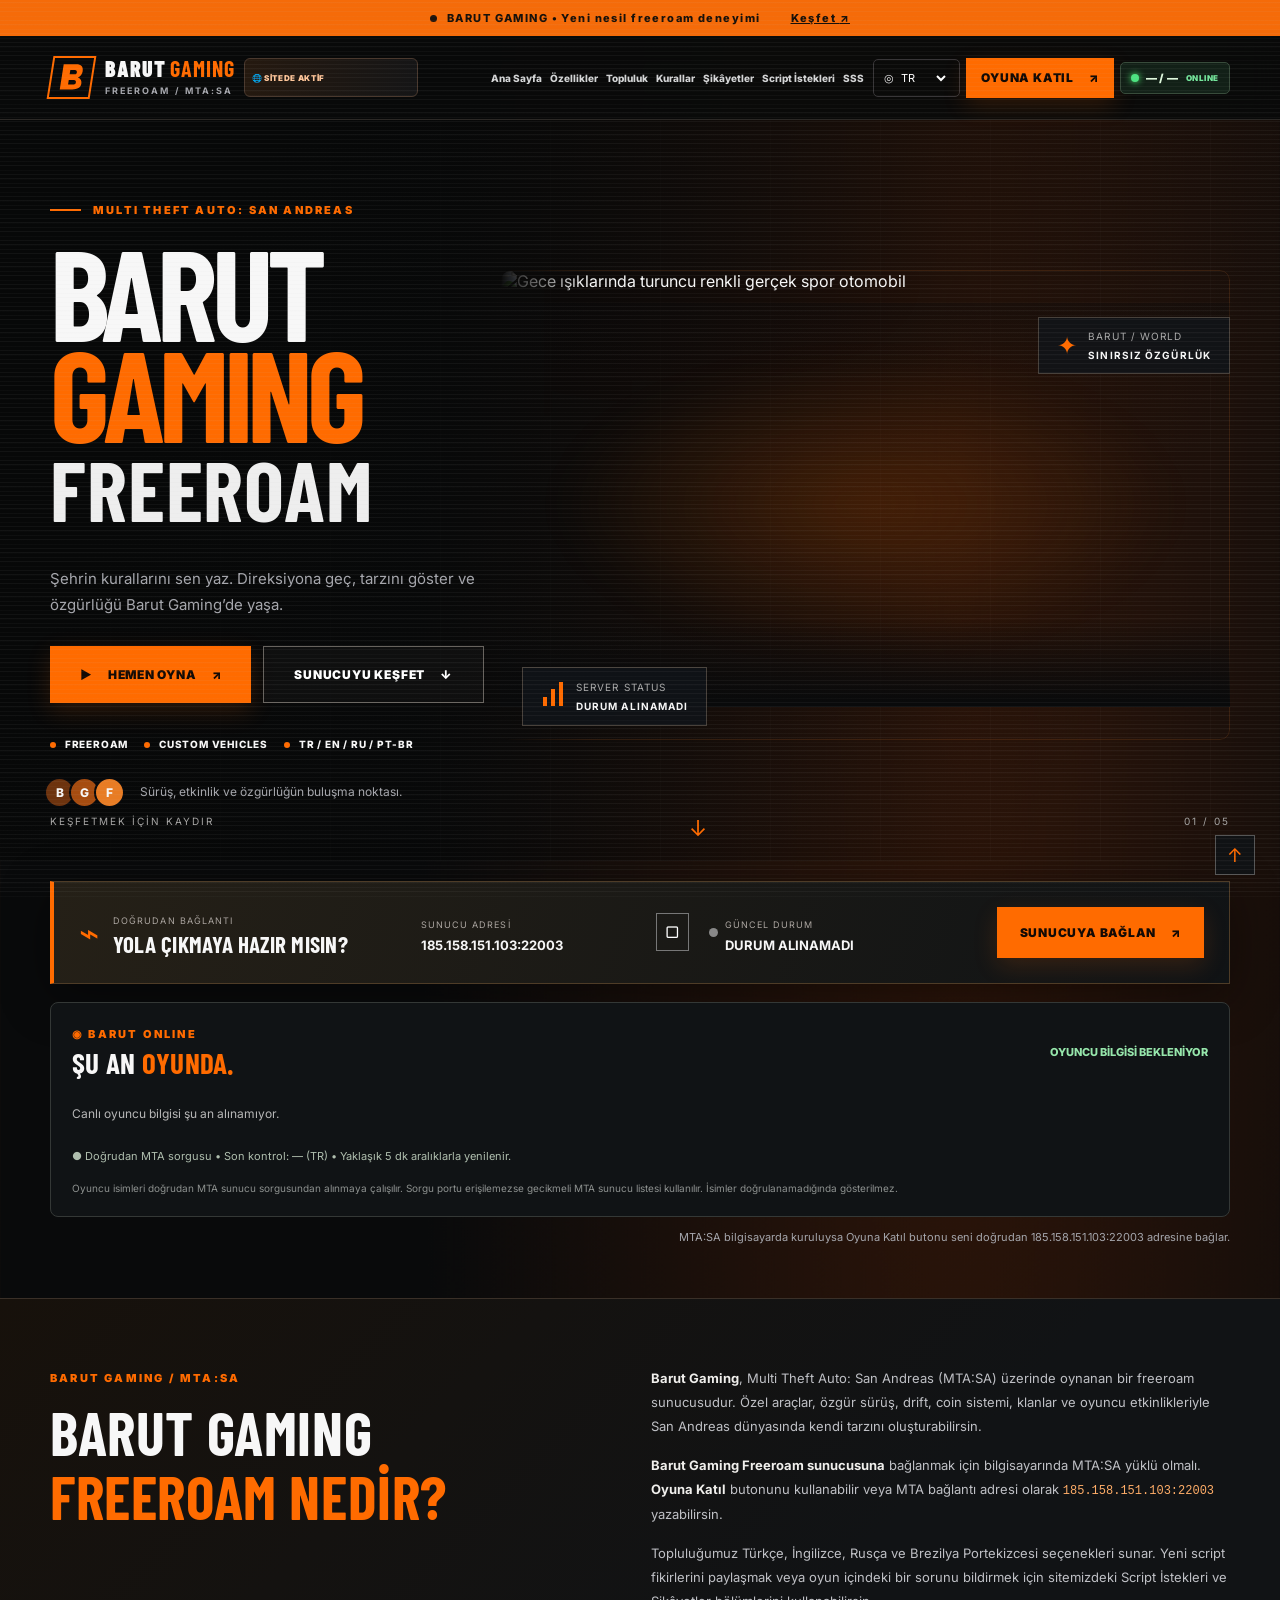
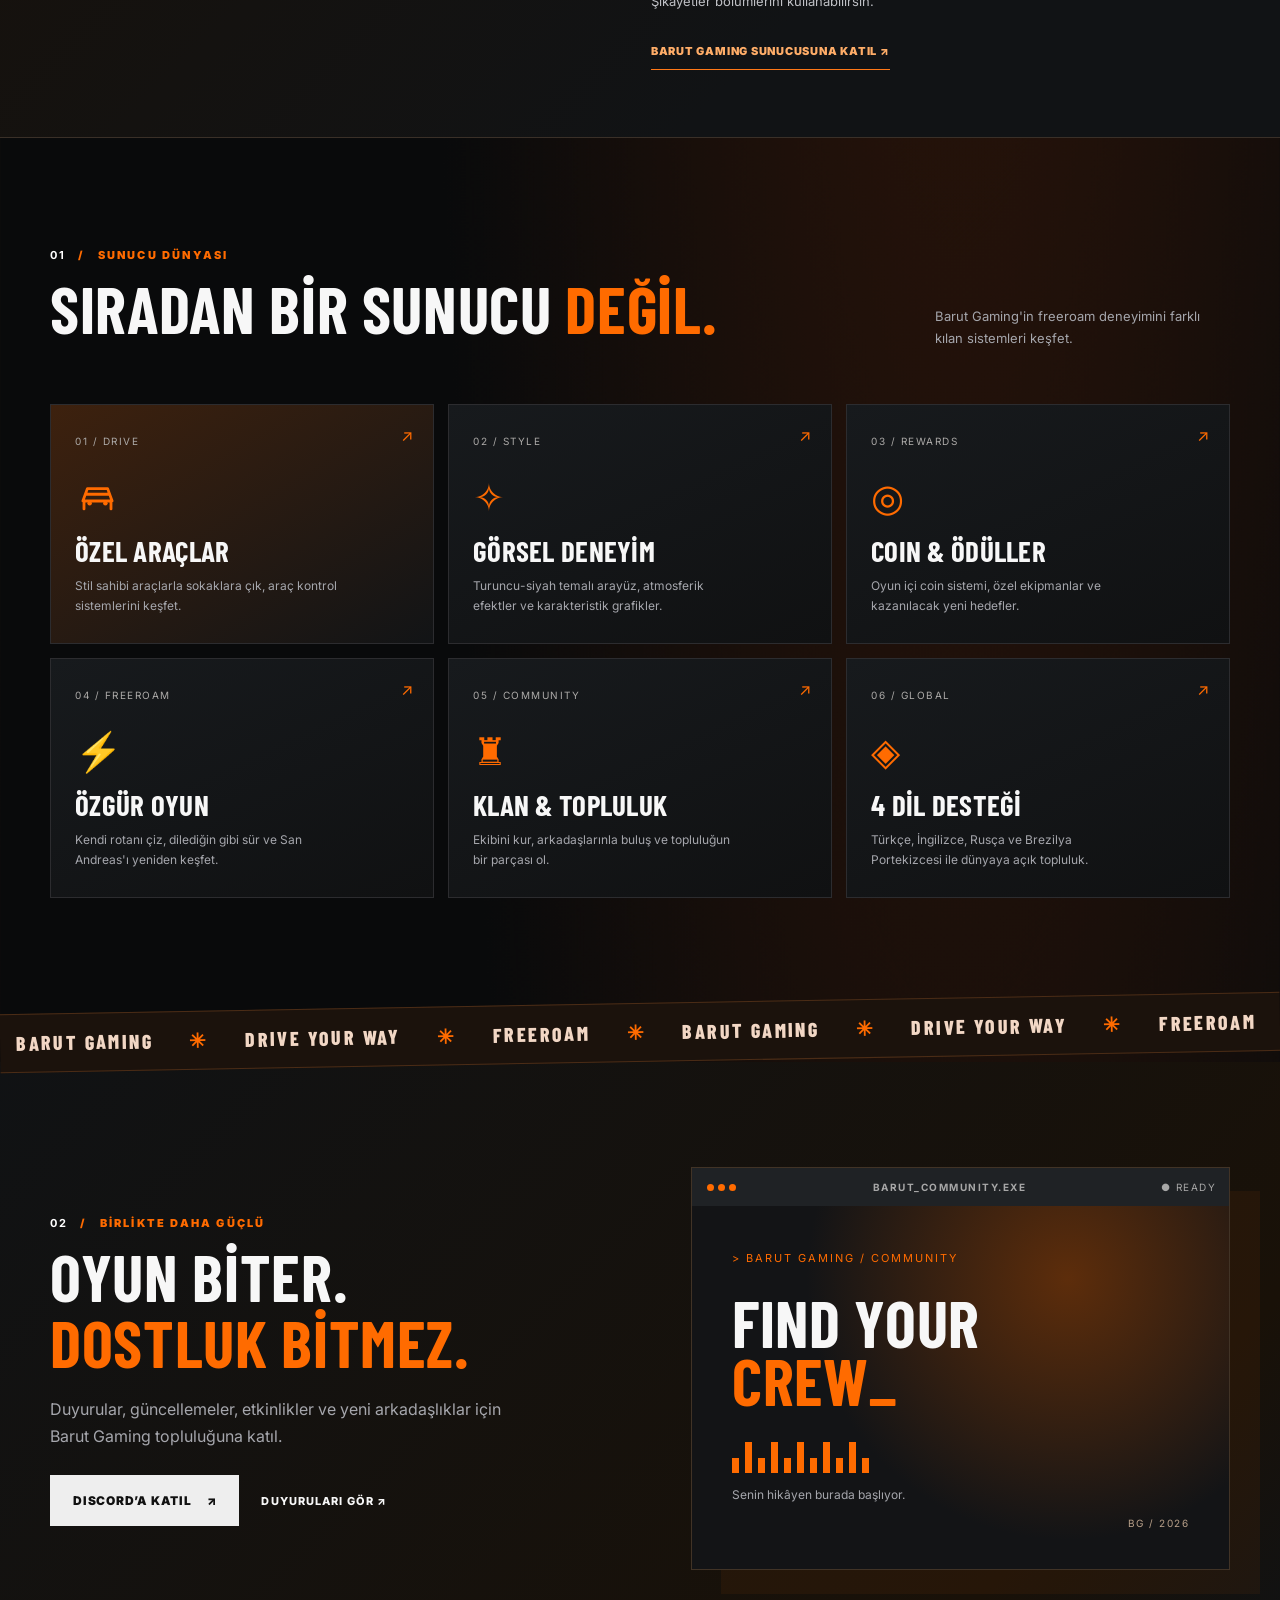
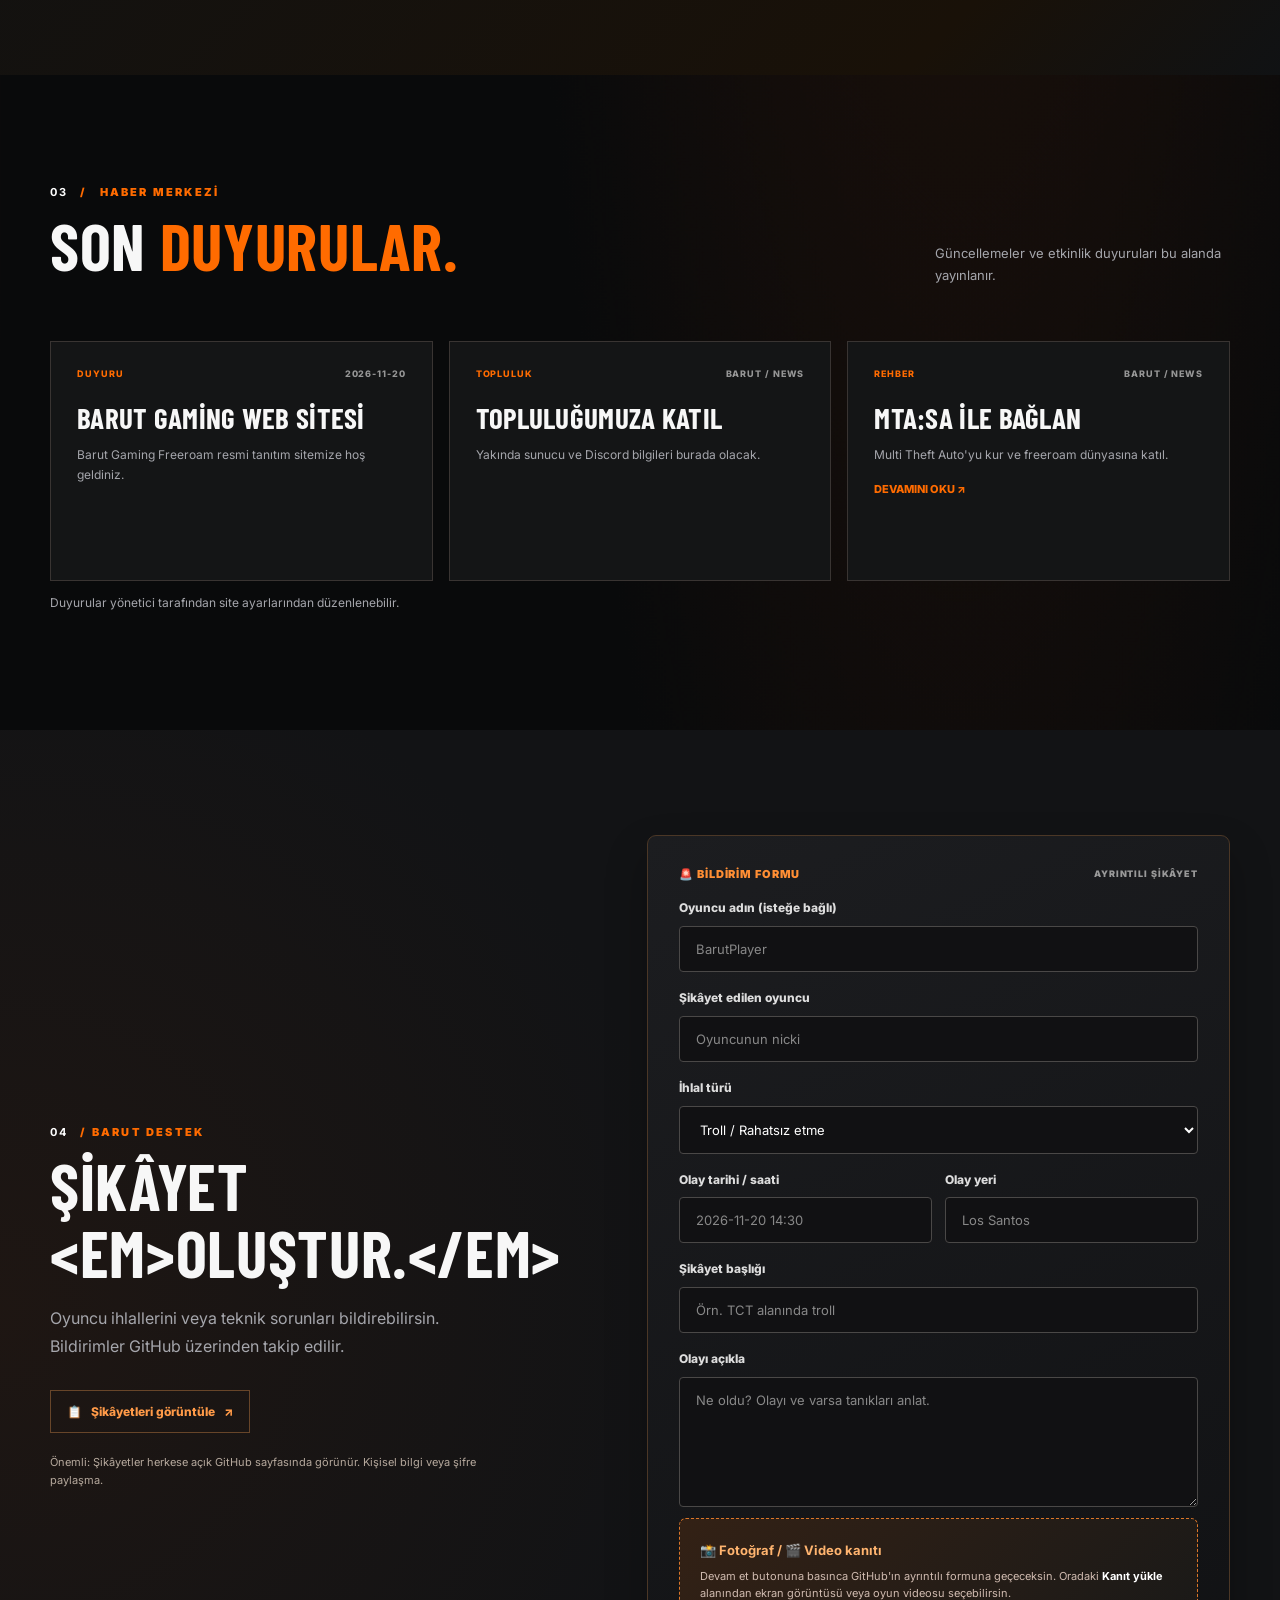
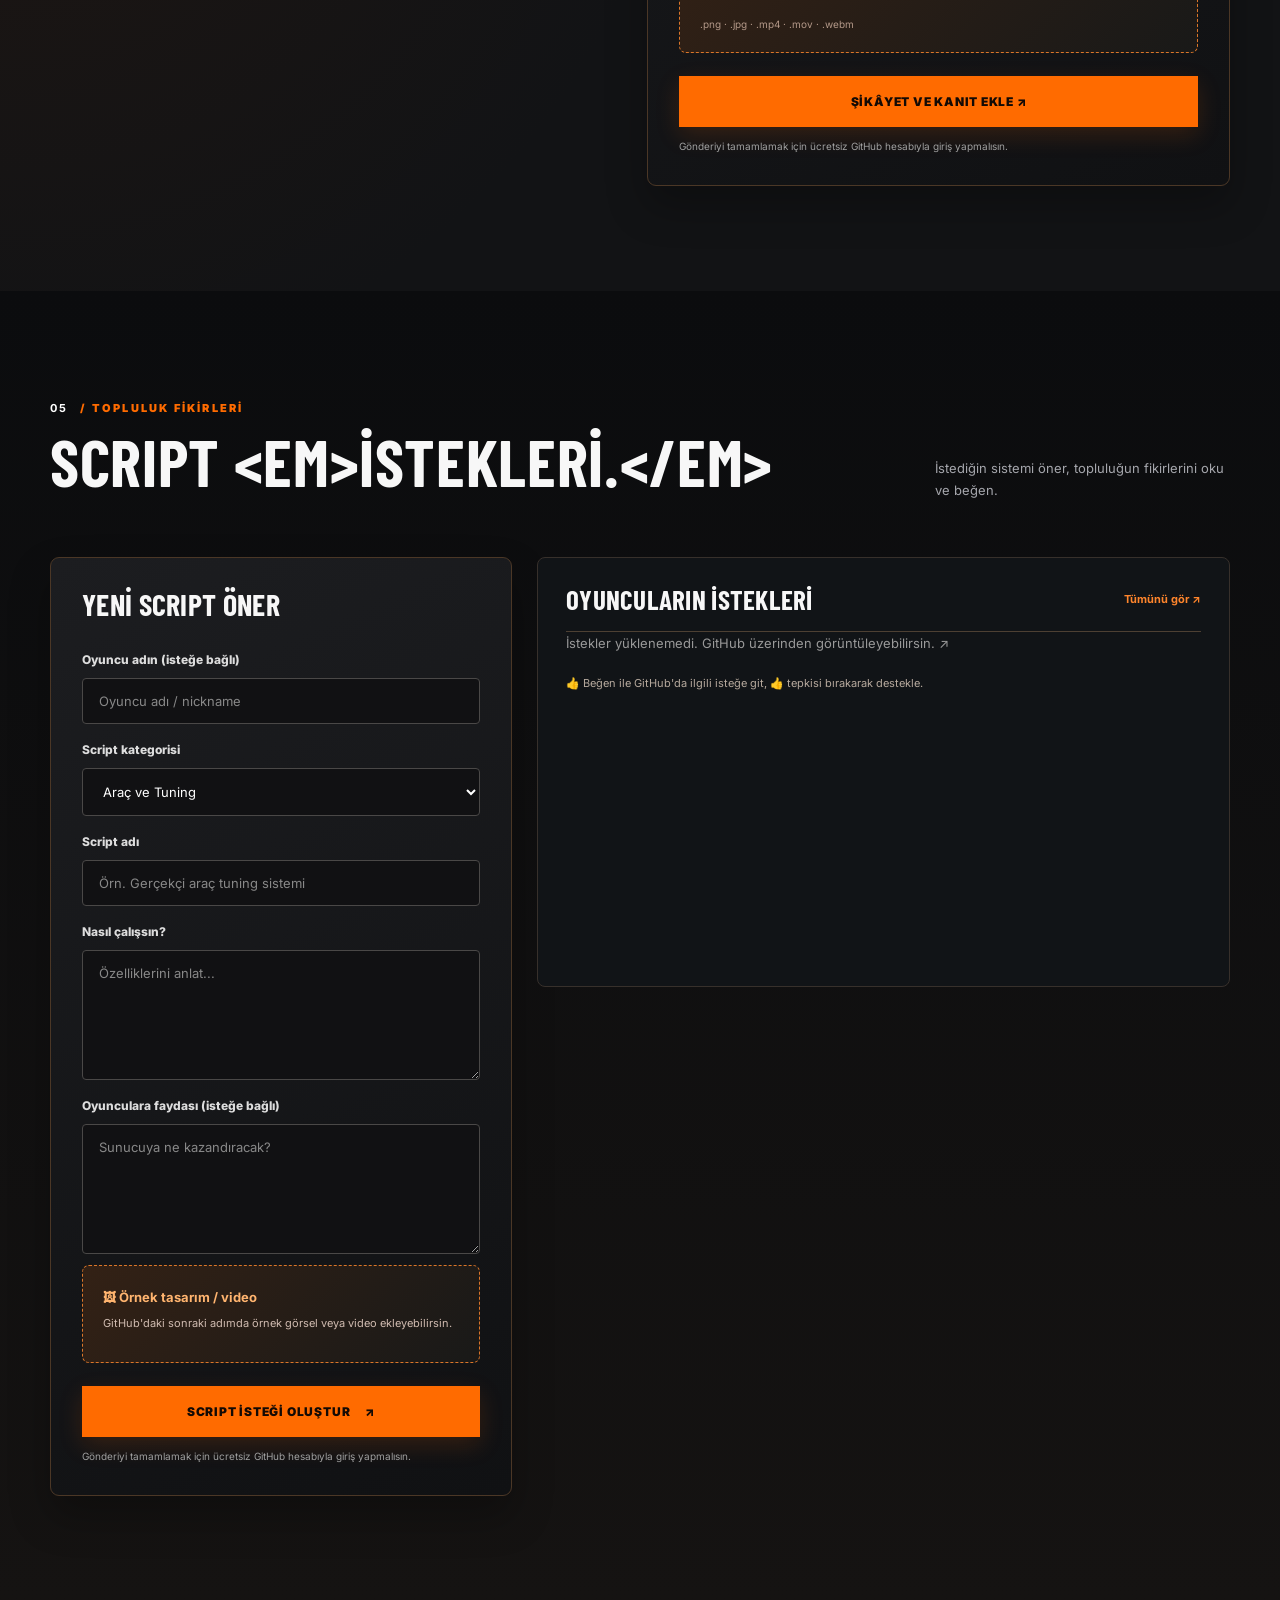
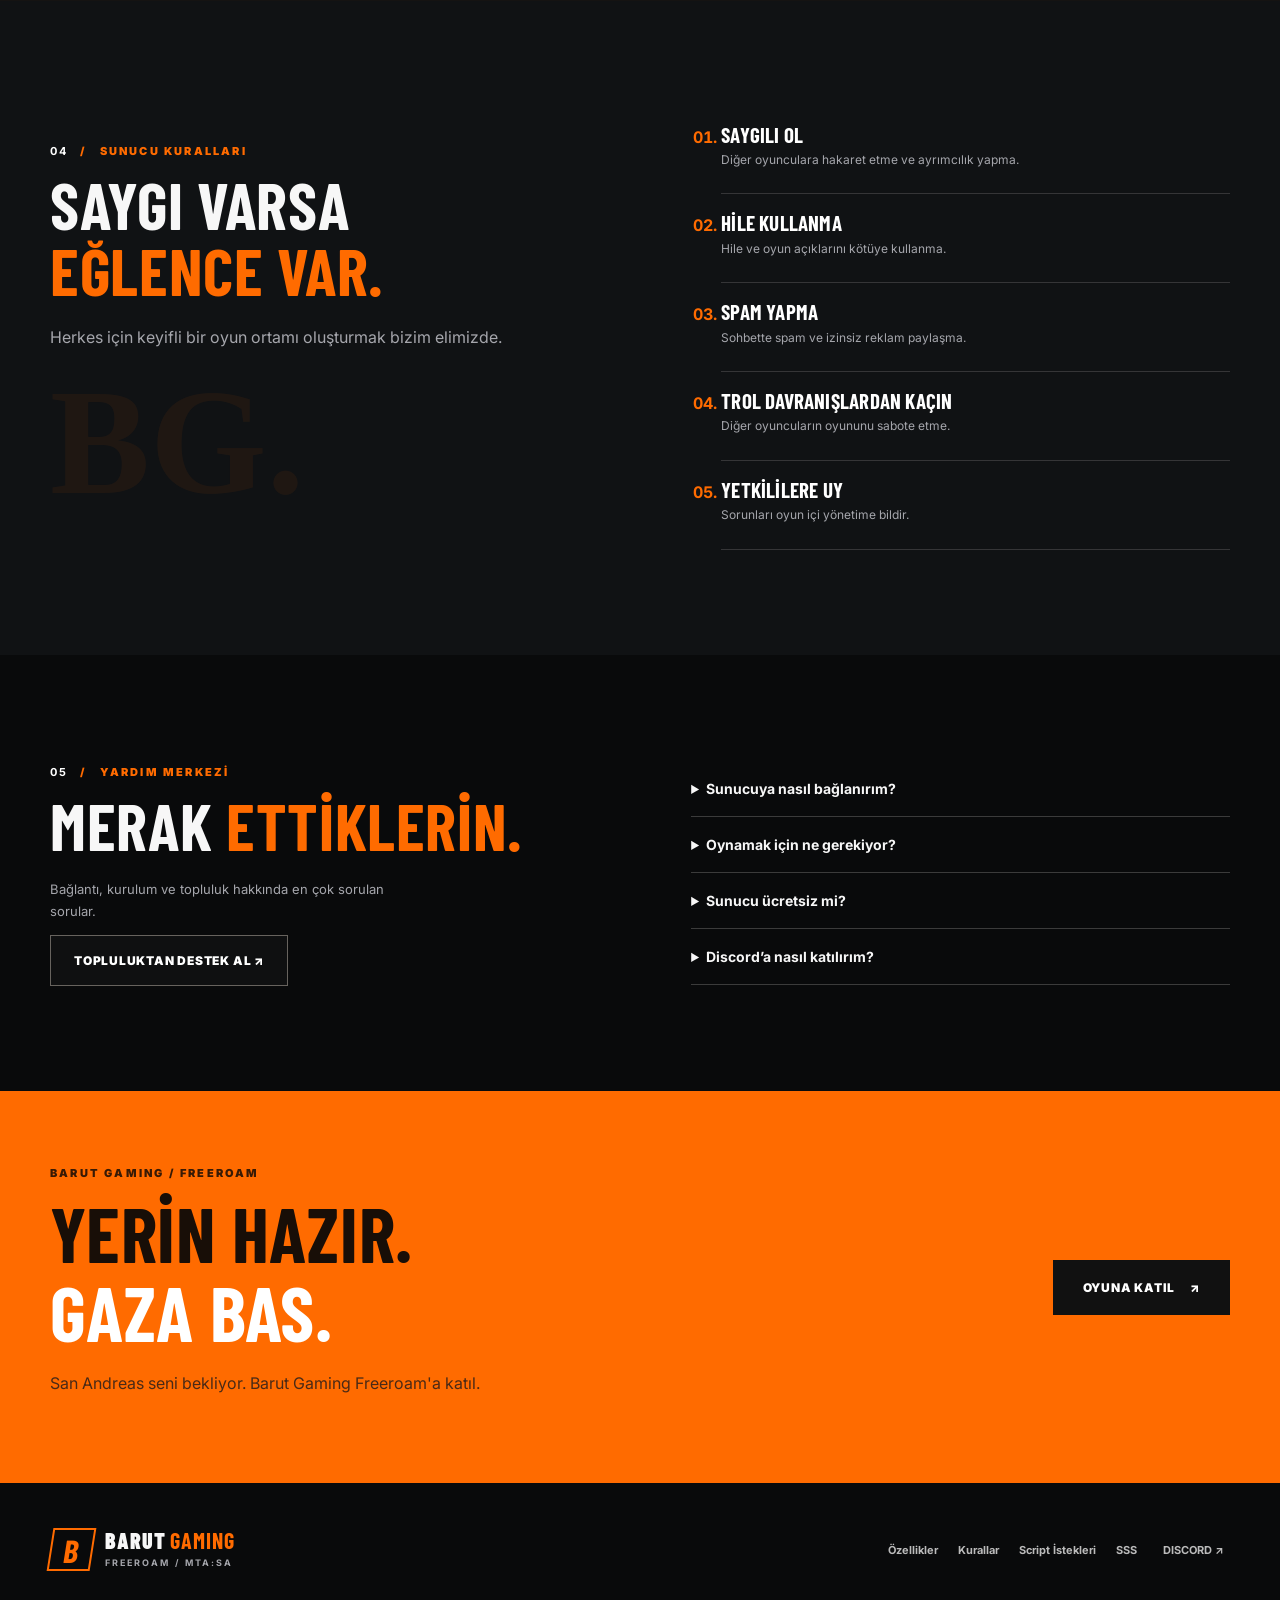
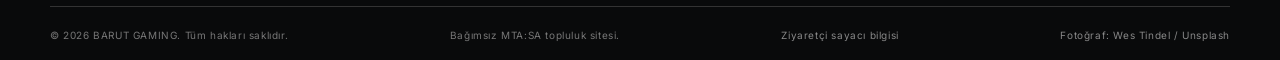
==== index.html @ 6036b9c7 "Add gated Barut Gaming gallery section and navigation for real in-game screenshots" ====
<!DOCTYPE html>
<html lang="tr">
<head>
    <meta name="google-site-verification" content="ZtGADiLcNkDmLKYs8WG9ZdS2-wtuNtBu4Ciul03Oyy0" />
  <meta charset="UTF-8">
  <meta name="viewport" content="width=device-width, initial-scale=1.0">
  <link rel="canonical" href="https://ecerci555-spec.github.io/barut-gaming-freeroam/">
  <meta name="robots" content="index,follow">
  <meta property="og:url" content="https://ecerci555-spec.github.io/barut-gaming-freeroam/">
  <meta name="theme-color" content="#0b0b0e">
  <meta name="description" content="Barut Gaming, MTA:SA Freeroam sunucusu. Özel araçlar, drift, coin, klanlar ve 4 dil desteği. Barut Gaming sunucusuna katıl: 185.158.151.103:22003.">
  <meta property="og:type" content="website">
  <meta property="og:title" content="Barut Gaming | MTA:SA Freeroam Sunucusu – Oyna ve Katıl">
  <meta property="og:description" content="Barut Gaming, MTA:SA Freeroam sunucusu. Özel araçlar, drift, coin, klanlar ve 4 dil desteği. Barut Gaming sunucusuna katıl: 185.158.151.103:22003.">
  <meta property="og:image" content="https://ecerci555-spec.github.io/barut-gaming-freeroam/assets/img/og-cover.svg">
    <meta name="author" content="Barut Gaming">
  <meta name="application-name" content="Barut Gaming Freeroam">
  <meta property="og:site_name" content="Barut Gaming">
  <meta property="og:locale" content="tr_TR">
  <meta name="twitter:card" content="summary_large_image">
  <meta name="twitter:title" content="Barut Gaming | MTA:SA Freeroam Sunucusu – Oyna ve Katıl">
  <meta name="twitter:description" content="Barut Gaming, MTA:SA Freeroam sunucusu. Özel araçlar, drift, coin, klanlar ve 4 dil desteği. Barut Gaming sunucusuna katıl: 185.158.151.103:22003.">
  <script type="application/ld+json">
  {
  "@context": "https://schema.org",
  "@type": "WebPage",
  "@id": "https://ecerci555-spec.github.io/barut-gaming-freeroam/#webpage",
  "url": "https://ecerci555-spec.github.io/barut-gaming-freeroam/",
  "name": "Barut Gaming | MTA:SA Freeroam Sunucusu – Oyna ve Katıl",
  "description": "Barut Gaming, MTA:SA Freeroam sunucusu. Özel araçlar, drift, coin, klanlar ve 4 dil desteği. Barut Gaming sunucusuna katıl: 185.158.151.103:22003.",
  "inLanguage": "tr-TR",
  "isPartOf": {
    "@type": "WebSite",
    "@id": "https://ecerci555-spec.github.io/barut-gaming-freeroam/#website",
    "url": "https://ecerci555-spec.github.io/barut-gaming-freeroam/",
    "name": "Barut Gaming Freeroam",
    "alternateName": [
      "Barut Gaming",
      "Barut"
    ],
    "inLanguage": "tr-TR"
  },
  "about": [
    {
      "@type": "VideoGame",
      "name": "Multi Theft Auto: San Andreas",
      "alternateName": "MTA:SA"
    },
    {
      "@type": "Thing",
      "name": "Freeroam MTA:SA oyun sunucusu"
    }
  ]
}
  </script>
  <link rel="icon" type="image/svg+xml" href="assets/img/favicon.svg">
  <link rel="stylesheet" href="assets/css/style.css">
  <title>Barut Gaming | MTA:SA Freeroam Sunucusu – Oyna ve Katıl</title>
</head>
<body>
  <div class="grain" aria-hidden="true"></div>
  <div class="announcement" id="announcement">
    <div class="container announcement__inner">
      <span class="announcement__dot" aria-hidden="true"></span>
      <span data-i18n="announcement">BARUT GAMING • Yeni nesil freeroam deneyimi</span>
      <a href="#features" data-i18n="discover">Keşfet <span aria-hidden="true">↗</span></a>
    </div>
  </div>

  <header class="site-header" id="top">
    <div class="container nav">
      <a href="#top" class="brand" aria-label="Barut Gaming ana sayfa">
        <span class="brand__mark" aria-hidden="true"><svg viewBox="0 0 48 48" fill="none"><path d="M9 8h20c8 0 12 4 12 11 0 5-2 8-6 10 5 2 7 5 7 10 0 6-5 9-13 9H9V8Zm12 9v7h8c2 0 3-1 3-3s-1-4-4-4h-7Zm0 16v7h9c2 0 3-1 3-3s-1-4-4-4h-8Z" fill="currentColor" transform="translate(0 -4) scale(.94)"/></svg></span>
        <span class="brand__name">BARUT <b>GAMING</b><small>FREEROAM / MTA:SA</small></span>
      </a>
      <div class="site-live-visitors" aria-label="Web sitesindeki anlık ziyaretçi sayısı">
  <span class="site-live-visitors__label">🌐 SİTEDE AKTİF</span>
  <span class="site-live-visitors__widget"><script id="_wau_bgfree26v9q">var _wau = _wau || []; _wau.push(["small", "bgfree26v9q", "___"]);</script><script async src="https://waust.at/s.js"></script></span>
</div>
      <nav class="desktop-nav" aria-label="Ana menü">
        <a href="#top" data-i18n="navHome">Ana Sayfa</a>
        <a href="#features" data-i18n="navFeatures">Özellikler</a><a href="#galeri" class="gallery-nav-link" data-gallery-nav hidden>Galeri</a>
        <a href="#community" data-i18n="navCommunity">Topluluk</a>
        <a href="#rules" data-i18n="navRules">Kurallar</a>
        <a href="#reports" data-i18n="navReports">Şikâyetler</a><a href="#suggestions" data-i18n="navIdeas">Script İstekleri</a><a href="#faq" data-i18n="navFaq">SSS</a>
      </nav>
      <div class="nav__right">
        <label class="lang-select" for="language" aria-label="Dil seçimi">
          <span aria-hidden="true">◎</span>
          <select id="language" aria-label="Language">
            <option value="tr">TR</option><option value="en">EN</option><option value="ru">RU</option><option value="pt">PT-BR</option>
          </select>
        </label>
        <button class="btn btn--small btn--primary desktop-join" data-action="join"><span data-i18n="playNow">OYUNA KATIL</span><span aria-hidden="true">↗</span></button>
        <a class="online-mini" href="#online-players" title="Çevrimiçi oyuncular"><span class="online-dot"></span><span id="navOnlineCount">— / —</span><small>ONLINE</small></a>
        <button class="menu-toggle" id="menuToggle" aria-expanded="false" aria-controls="mobileNav" aria-label="Menüyü aç"><span></span><span></span><span></span></button>
      </div>
    </div>
    <nav class="mobile-nav" id="mobileNav" aria-label="Mobil menü" hidden>
      <a href="#top" data-i18n="navHome">Ana Sayfa</a><a href="#features" data-i18n="navFeatures">Özellikler</a><a href="#galeri" class="gallery-nav-link" data-gallery-nav hidden>Galeri</a><a href="#community" data-i18n="navCommunity">Topluluk</a><a href="#reports" data-i18n="navReports">Şikâyetler</a><a href="#suggestions" data-i18n="navIdeas">Script İstekleri</a><a href="#rules" data-i18n="navRules">Kurallar</a><a href="#faq" data-i18n="navFaq">SSS</a>
      <button class="btn btn--primary" data-action="join" data-i18n="playNow">OYUNA KATIL</button><a href="#online-players">🟢 <span id="mobileOnlineCount">— oyuncu</span></a>
    </nav>
  </header>

  <main>
    <section class="hero" aria-labelledby="heroTitle">
      <div class="hero__lines" aria-hidden="true"></div>
      <div class="container hero__layout">
        <div class="hero__copy">
          <div class="eyebrow"><span class="eyebrow__line"></span><span data-i18n="eyebrow">MULTI THEFT AUTO: SAN ANDREAS</span></div>
          <h1 id="heroTitle">BARUT <span>GAMING</span><em>FREEROAM</em></h1>
          <p class="hero__lead" data-i18n="heroLead">Şehrin kurallarını sen yaz. Direksiyona geç, tarzını göster ve özgürlüğü Barut Gaming'de yaşa.</p>
          <div class="hero__actions">
            <button class="btn btn--primary btn--large" data-action="join"><span aria-hidden="true">▶</span> <span data-i18n="startPlaying">HEMEN OYNA</span><span aria-hidden="true">↗</span></button>
            <a class="btn btn--outline btn--large" href="#features"><span data-i18n="exploreServer">SUNUCUYU KEŞFET</span><span aria-hidden="true">↓</span></a>
          </div>
          <div class="hero__chips" aria-label="Öne çıkan özellikler"><span><i></i> FREEROAM</span><span><i></i> CUSTOM VEHICLES</span><span><i></i> TR / EN / RU / PT-BR</span></div>
          <div class="hero__trust"><div class="dash-icons" aria-hidden="true"><span>B</span><span>G</span><span>F</span></div><p data-i18n="heroBottom">Sürüş, etkinlik ve özgürlüğün buluşma noktası.</p></div>
        </div>
        <div class="hero__visual">
          <div class="hero__halo" aria-hidden="true"></div>
          <img class="hero__photo" src="https://images.unsplash.com/photo-1693550070208-532ea3b29f76?auto=format&amp;fit=crop&amp;w=1400&amp;q=85" alt="Gece ışıklarında turuncu renkli gerçek spor otomobil" width="1400" height="900" fetchpriority="high">
          <div class="visual-tag visual-tag--top"><span class="visual-tag__square">✦</span><div><small>BARUT / WORLD</small><strong data-i18n="worldLabel">SINIRSIZ ÖZGÜRLÜK</strong></div></div>
          <div class="visual-tag visual-tag--bottom"><span class="signal" aria-hidden="true"><i></i><i></i><i></i></span><div><small data-i18n="statusCaption">SERVER STATUS</small><strong id="miniStatus" data-i18n="statusUnknown">BİLGİ BEKLENİYOR</strong></div></div>
        </div>
      </div>
      <div class="hero__footer container"><span data-i18n="scrollExplore">KEŞFETMEK İÇİN KAYDIR</span><span class="hero__scroll" aria-hidden="true">↓</span><span>01 / 05</span></div>
    </section>

    <section class="server-panel section-top" id="connect" aria-labelledby="connectTitle">
      <div class="container">
        <div class="server-panel__card">
          <div class="server-panel__title"><span class="server-panel__icon">⌁</span><div><small data-i18n="directConnect">DOĞRUDAN BAĞLANTI</small><h2 id="connectTitle" data-i18n="readyToGo">YOLA ÇIKMAYA HAZIR MISIN?</h2></div></div>
          <div class="server-panel__address"><div><small data-i18n="serverAddress">SUNUCU ADRESİ</small><strong id="serverAddress">Henüz eklenmedi</strong></div><button id="copyIp" class="icon-btn" data-action="copy" aria-label="Sunucu adresini kopyala" title="IP kopyala">▢</button></div>
          <div class="server-panel__status"><span class="status-pip" id="statusPip"></span><div><small data-i18n="currentStatus">GÜNCEL DURUM</small><strong id="serverStatus" data-i18n="statusUnknown">BİLGİ BEKLENİYOR</strong></div><div class="server-panel__players" id="playersWrap" hidden><small data-i18n="playersOnline">OYUNCU SAYISI</small><strong id="playerCount">—</strong></div></div>
          <button class="btn btn--primary server-panel__button" data-action="join"><span data-i18n="connectToServer">SUNUCUYA BAĞLAN</span><span>↗</span></button>
        </div>
        <div class="player-roster" id="online-players">
          <div class="player-roster__title"><div><span class="kicker">◉ BARUT ONLINE</span><h3>ŞU AN <em>OYUNDA.</em></h3></div><span id="rosterCount">Bilgi kontrol ediliyor</span></div>
          <div id="rosterList" class="player-roster__list" aria-live="polite"><span>Oyuncu isimleri için MTA sunucusu bağlantısı gerekiyor.</span></div>
          <p class="roster-updated" id="statusLastChecked">Sunucu durumu kontrol ediliyor...</p>
          <p class="roster-note">Oyuncu isimleri doğrudan MTA sunucu sorgusundan alınmaya çalışılır. Sorgu portu erişilemezse gecikmeli MTA sunucu listesi kullanılır. İsimler doğrulanamadığında gösterilmez.</p>
        </div>
        <p class="server-panel__hint" data-i18n="connectionHint">MTA:SA bilgisayarda kuruluysa Oyuna Katıl butonu seni doğrudan 185.158.151.103:22003 adresine bağlar.</p>
      </div>
    </section>


    <section class="seo-about" id="hakkimizda" aria-labelledby="aboutGamingTitle">
      <div class="container seo-about__inner">
        <div>
          <span class="kicker">BARUT GAMING / MTA:SA</span>
          <h2 id="aboutGamingTitle">BARUT GAMING<br><em>FREEROAM NEDİR?</em></h2>
        </div>
        <div>
          <p><strong>Barut Gaming</strong>, Multi Theft Auto: San Andreas (MTA:SA) üzerinde oynanan bir freeroam sunucusudur. Özel araçlar, özgür sürüş, drift, coin sistemi, klanlar ve oyuncu etkinlikleriyle San Andreas dünyasında kendi tarzını oluşturabilirsin.</p>
          <p><strong>Barut Gaming Freeroam sunucusuna</strong> bağlanmak için bilgisayarında MTA:SA yüklü olmalı. <strong>Oyuna Katıl</strong> butonunu kullanabilir veya MTA bağlantı adresi olarak <code>185.158.151.103:22003</code> yazabilirsin.</p>
          <p>Topluluğumuz Türkçe, İngilizce, Rusça ve Brezilya Portekizcesi seçenekleri sunar. Yeni script fikirlerini paylaşmak veya oyun içindeki bir sorunu bildirmek için sitemizdeki Script İstekleri ve Şikâyetler bölümlerini kullanabilirsin.</p>
          <a href="#connect" class="seo-about__link">BARUT GAMING SUNUCUSUNA KATIL ↗</a>
        </div>
      </div>
    </section>

    <section class="section features" id="features" aria-labelledby="featuresTitle">
      <div class="container">
        <div class="section-heading"><div><span class="kicker"><b>01</b> / <span data-i18n="featuresKicker">SUNUCU DÜNYASI</span></span><h2 id="featuresTitle" data-i18n="featuresTitle">SIRADAN BİR SUNUCU <em>DEĞİL.</em></h2></div><p data-i18n="featuresDesc">Barut Gaming'in freeroam deneyimini farklı kılan sistemleri keşfet.</p></div>
        <div class="feature-grid">
          <article class="feature-card feature-card--hot"><span class="feature-card__num">01 / DRIVE</span><div class="feature-card__icon" aria-hidden="true"><svg viewBox="0 0 40 40" fill="none"><path d="m7 24 4-11h18l4 11M9 24h22M11 18h18M8 24v7M32 24v7" stroke="currentColor" stroke-width="2.5" stroke-linecap="round" stroke-linejoin="round"/><circle cx="13" cy="26" r="2" fill="currentColor"/><circle cx="27" cy="26" r="2" fill="currentColor"/></svg></div><h3 data-i18n="f1Title">ÖZEL ARAÇLAR</h3><p data-i18n="f1Desc">Stil sahibi araçlarla sokaklara çık, araç kontrol sistemlerini keşfet.</p><span class="feature-card__arrow" aria-hidden="true">↗</span></article>
          <article class="feature-card"><span class="feature-card__num">02 / STYLE</span><div class="feature-card__icon" aria-hidden="true">✧</div><h3 data-i18n="f2Title">GÖRSEL DENEYİM</h3><p data-i18n="f2Desc">Turuncu-siyah temalı arayüz, atmosferik efektler ve karakteristik grafikler.</p><span class="feature-card__arrow">↗</span></article>
          <article class="feature-card"><span class="feature-card__num">03 / REWARDS</span><div class="feature-card__icon" aria-hidden="true">◎</div><h3 data-i18n="f3Title">COIN & ÖDÜLLER</h3><p data-i18n="f3Desc">Oyun içi coin sistemi, özel ekipmanlar ve kazanılacak yeni hedefler.</p><span class="feature-card__arrow">↗</span></article>
          <article class="feature-card"><span class="feature-card__num">04 / FREEROAM</span><div class="feature-card__icon" aria-hidden="true">⚡</div><h3 data-i18n="f4Title">ÖZGÜR OYUN</h3><p data-i18n="f4Desc">Kendi rotanı çiz, dilediğin gibi sür ve San Andreas'ı yeniden keşfet.</p><span class="feature-card__arrow">↗</span></article>
          <article class="feature-card"><span class="feature-card__num">05 / COMMUNITY</span><div class="feature-card__icon" aria-hidden="true">♜</div><h3 data-i18n="f5Title">KLAN & TOPLULUK</h3><p data-i18n="f5Desc">Ekibini kur, arkadaşlarınla buluş ve topluluğun bir parçası ol.</p><span class="feature-card__arrow">↗</span></article>
          <article class="feature-card"><span class="feature-card__num">06 / GLOBAL</span><div class="feature-card__icon" aria-hidden="true">◈</div><h3 data-i18n="f6Title">4 DİL DESTEĞİ</h3><p data-i18n="f6Desc">Türkçe, İngilizce, Rusça ve Brezilya Portekizcesi ile dünyaya açık topluluk.</p><span class="feature-card__arrow">↗</span></article>
        </div>
      </div>
    </section>

    <section class="band" aria-label="Barut Gaming slogan"><div class="band__track" aria-hidden="true">BARUT GAMING <span>✳</span> DRIVE YOUR WAY <span>✳</span> FREEROAM <span>✳</span> BARUT GAMING <span>✳</span> DRIVE YOUR WAY <span>✳</span> FREEROAM <span>✳</span></div></section>

    <section class="section community" id="community" aria-labelledby="communityTitle">
      <div class="container community__grid">
        <div class="community__copy"><span class="kicker"><b>02</b> / <span data-i18n="communityKicker">BİRLİKTE DAHA GÜÇLÜ</span></span><h2 id="communityTitle" data-i18n="communityTitle">OYUN BİTER.<br><em>DOSTLUK BİTMEZ.</em></h2><p data-i18n="communityDesc">Duyurular, güncellemeler, etkinlikler ve yeni arkadaşlıklar için Barut Gaming topluluğuna katıl.</p><div class="community__actions"><button class="btn btn--light" data-action="discord"><span data-i18n="joinDiscord">DISCORD'A KATIL</span> ↗</button><a class="link-arrow" href="#news" data-i18n="latestNews">DUYURULARI GÖR ↗</a></div></div>
        <div class="community__terminal"><div class="terminal__top"><span><i></i><i></i><i></i></span><strong>BARUT_COMMUNITY.EXE</strong><span>● READY</span></div><div class="terminal__body"><span class="terminal__line">&gt; BARUT GAMING / COMMUNITY</span><h3>FIND YOUR<br><b>CREW<span>_</span></b></h3><div class="terminal__bars"><i></i><i></i><i></i><i></i><i></i><i></i><i></i><i></i><i></i><i></i><i></i></div><p data-i18n="terminalMessage">Senin hikâyen burada başlıyor.</p><div class="terminal__stamp">BG / 2026</div></div></div>
      </div>
    </section>

    <section class="section news" id="news" aria-labelledby="newsTitle"><div class="container"><div class="section-heading"><div><span class="kicker"><b>03</b> / <span data-i18n="newsKicker">HABER MERKEZİ</span></span><h2 id="newsTitle" data-i18n="newsTitle">SON <em>DUYURULAR.</em></h2></div><p data-i18n="newsDesc">Güncellemeler ve etkinlik duyuruları bu alanda yayınlanır.</p></div><div id="newsGrid" class="news-grid" aria-live="polite"></div><p class="news__note" data-i18n="newsNote">Duyurular yönetici tarafından site ayarlarından düzenlenebilir.</p></div></section>



    <section class="section photo-gallery" id="galeri" aria-labelledby="galleryTitle" hidden>
      <div class="container">
        <div class="section-heading">
          <div><span class="kicker"><b>BARUT GAMING</b> / OYUN İÇİ GALERİ</span><h2 id="galleryTitle">OYUNUMUZDAN <em>KARELER.</em></h2></div>
          <p>F1–F2–F3 panellerini, CJ kombinlerini ve sunucudaki motosikletleri kendi oyun görüntülerimizle keşfet.</p>
        </div>
        <div class="gallery-filters" id="galleryFilters" role="group" aria-label="Galeri filtresi">
          <button type="button" data-gallery-filter="all" class="gallery-filter active" aria-pressed="true">Tüm Fotoğraflar <span>10</span></button>
          <button type="button" data-gallery-filter="panels" class="gallery-filter" aria-pressed="false">F1 / F2 / F3 Panelleri <span>3</span></button>
          <button type="button" data-gallery-filter="cj" class="gallery-filter" aria-pressed="false">CJ Kombinleri <span>4</span></button>
          <button type="button" data-gallery-filter="vehicles" class="gallery-filter" aria-pressed="false">Araçlar <span>3</span></button>
        </div>
        <div class="gallery-grid" id="galleryGrid" aria-live="polite"></div>
        <p class="gallery-caption">Fotoğraflar Barut Gaming MTA:SA sunucusundan alınmıştır. Görsellere tıklayarak büyütebilirsin.</p>
      </div>
    </section>
    <dialog class="gallery-lightbox" id="galleryLightbox" aria-label="Oyun içi fotoğraf ön izlemesi">
      <button class="gallery-lightbox__close" type="button" data-gallery-close aria-label="Kapat">×</button>
      <img id="galleryLightboxImg" alt="" decoding="async">
      <div class="gallery-lightbox__meta"><span id="galleryLightboxCategory">BARUT GAMING</span><h3 id="galleryLightboxTitle"></h3></div>
    </dialog>

    <section class="section feedback-section reports" id="reports" aria-labelledby="reportsTitle">
      <div class="container feedback-layout">
        <div class="feedback-copy"><span class="kicker"><b>04</b> / BARUT DESTEK</span>
          <h2 id="reportsTitle" data-i18n="reportsTitle">ŞİKÂYET <em>OLUŞTUR.</em></h2>
          <p data-i18n="reportsDesc">Oyuncu ihlalleri, hata bildirimleri ve önerilerini ilet. İlgili bildirimleri GitHub üzerinden görüntüleyebilir ve takip edebilirsin.</p>
          <a href="https://github.com/ecerci555-spec/barut-gaming-freeroam/issues?q=is%3Aissue+%22%5B%C5%9Eikayet%5D%22" target="_blank" rel="noopener noreferrer" class="feedback-admin-link">📋 <span data-i18n="seeReports">Şikâyetleri görüntüle</span> ↗</a>
          <p class="feedback-notice" data-i18n="publicNotice">Not: Bildirimler herkese açık GitHub Issues sayfasına gönderilir. Şifre, telefon numarası veya kişisel bilgi paylaşma. Gönderim için ücretsiz GitHub hesabı gerekir.</p>
        </div>

        <form id="reportForm" class="feedback-form" data-kind="report">
          <div class="form-header"><span>🚨 BİLDİRİM FORMU</span><small>AYRINTILI ŞİKÂYET</small></div>
          <label for="reportName" data-i18n="nickname">Oyun içi adın</label>
          <input id="reportName" name="nickname" maxlength="40" autocomplete="off" placeholder="BarutPlayer" required>
          <label for="reportAccused">Şikâyet edilen oyuncu</label>
          <input id="reportAccused" name="accused" maxlength="50" required placeholder="Oyuncunun nicki">
          <label for="reportCategory">İhlal türü</label>
          <select id="reportCategory" name="category" required>
            <option value="Troll / Rahatsız etme">Troll / Rahatsız etme</option>
            <option value="Hile / Exploit">Hile / Exploit</option>
            <option value="Hakaret / Taciz">Hakaret / Taciz</option>
            <option value="Reklam / Spam">Reklam / Spam</option>
            <option value="Admin / Yetkili şikâyeti">Admin / Yetkili şikâyeti</option>
            <option value="TCT / Obje troll">TCT / Obje troll</option>
            <option value="Diğer">Diğer</option>
          </select>
          <div class="form-pair"><div><label for="reportDate">Olay tarihi / saati</label><input id="reportDate" name="date" maxlength="40" required placeholder="2026-11-20 14:30"></div><div><label for="reportLocation">Olay yeri</label><input id="reportLocation" name="location" maxlength="75" placeholder="Los Santos"></div></div>
          <label for="reportTitle">Şikâyet başlığı</label>
          <input id="reportTitle" name="subject" maxlength="100" required placeholder="Örn. TCT alanında troll">
          <label for="reportText" data-i18n="reportDetail">Olayı açıkla</label>
          <textarea id="reportText" name="details" maxlength="2500" minlength="10" required rows="5" placeholder="Ne oldu? Olayı ve varsa tanıkları anlat."></textarea>
          <div class="upload-step"><b>📸 Fotoğraf / 🎬 Video kanıtı</b><p>Devam et butonuna basınca GitHub'ın ayrıntılı formuna geçeceksin. Oradaki <strong>Kanıt yükle</strong> alanından ekran görüntüsü veya oyun videosu seçebilirsin.</p><span>.png · .jpg · .mp4 · .mov · .webm</span></div>
          <button class="btn btn--primary" type="submit">ŞİKÂYET VE KANIT EKLE ↗</button>
          <small data-i18n="githubSignIn">Gönderiyi tamamlamak için ücretsiz GitHub hesabıyla giriş yapmalısın.</small>
        </form> </form>
      </div>
    </section>
    <section class="section feedback-section suggestion-section" id="suggestions" aria-labelledby="suggestionsTitle">
      <div class="container">
        <div class="section-heading"><div><span class="kicker"><b>05</b> / TOPLULUK FİKİRLERİ</span>
          <h2 id="suggestionsTitle" data-i18n="ideasTitle">SCRIPT <em>İSTEKLERİ.</em></h2></div>
          <p data-i18n="ideasDesc">İstediğin sistemi öner, diğer oyuncuların isteklerini gör ve beğen.</p></div>
        <div class="suggestions-layout">
          <form id="ideaForm" class="feedback-form" data-kind="idea">
            <h3 data-i18n="addIdea">YENİ SCRIPT ÖNER</h3>
            <label for="ideaName" data-i18n="nickname">Oyuncu adın (isteğe bağlı)</label><input id="ideaName" name="nickname" required maxlength="40" placeholder="Oyuncu adı / nickname" autocomplete="off">
            <label for="ideaCategory">Script kategorisi</label><select id="ideaCategory" name="category"><option>Araç ve Tuning</option><option>Drift / Yarış</option><option>Freeroam</option><option>F1 / F2 / F4 / F5 Panelleri</option><option>TCT / Ev / Arsa</option><option>HUD / Grafik / Shader</option><option>Klan / Etkinlik</option><option>Ekonomi / Coin</option><option>Diğer</option></select><label for="ideaTitle" data-i18n="ideaSubject">Script adı</label><input id="ideaTitle" name="subject" required maxlength="100" placeholder="Örn. Gerçekçi araç tuning sistemi">
            <label for="ideaText" data-i18n="ideaDetail">Nasıl çalışsın?</label><textarea id="ideaText" name="details" required minlength="10" maxlength="2500" rows="5" placeholder="Özelliklerini anlat..."></textarea>
            <label for="ideaBenefit">Oyunculara faydası (isteğe bağlı)</label><textarea id="ideaBenefit" name="benefit" maxlength="700" rows="2" placeholder="Sunucuya ne kazandıracak?"></textarea><div class="upload-step"><b>🖼 Örnek tasarım / video</b><p>GitHub'daki sonraki adımda örnek görsel veya video ekleyebilirsin.</p></div><button class="btn btn--primary" type="submit"><span data-i18n="sendIdea">SCRIPT İSTEĞİ OLUŞTUR</span> ↗</button>
            <small data-i18n="githubSignIn">GitHub hesabıyla oturum açıp son gönderimi onaylaman gerekir.</small>
          </form>
          <div class="ideas-feed"><div class="ideas-feed__head"><h3 data-i18n="communityIdeas">OYUNCULARIN İSTEKLERİ</h3>
            <a href="https://github.com/ecerci555-spec/barut-gaming-freeroam/issues" target="_blank" rel="noopener noreferrer" data-i18n="allIdeas">Tümünü gör ↗</a></div>
            <div id="ideasList" aria-live="polite"><p data-i18n="loadingIdeas">İstekler yükleniyor...</p></div>
            <p class="feedback-notice" data-i18n="likeNotice">👍 Beğen düğmesi ilgili GitHub sayfasını açar. Orada 👍 tepkisi bırakarak destekleyebilirsin.</p>
          </div>
        </div>
      </div>
    </section>
    <section class="section rules" id="rules" aria-labelledby="rulesTitle"><div class="container rules__grid"><div class="rules__side"><span class="kicker"><b>04</b> / <span data-i18n="rulesKicker">SUNUCU KURALLARI</span></span><h2 id="rulesTitle" data-i18n="rulesTitle">SAYGI VARSA<br><em>EĞLENCE VAR.</em></h2><p data-i18n="rulesDesc">Herkes için keyifli bir oyun ortamı oluşturmak bizim elimizde.</p><span class="rules__watermark">BG.</span></div><ol class="rules__list" id="rulesList"></ol></div></section>

    <section class="section faq" id="faq" aria-labelledby="faqTitle"><div class="container faq__grid"><div><span class="kicker"><b>05</b> / <span data-i18n="faqKicker">YARDIM MERKEZİ</span></span><h2 id="faqTitle" data-i18n="faqTitle">MERAK <em>ETTİKLERİN.</em></h2><p class="faq__desc" data-i18n="faqDesc">Bağlantı, kurulum ve topluluk hakkında en çok sorulan sorular.</p><button class="btn btn--outline" data-action="discord" data-i18n="getHelp">TOPLULUKTAN DESTEK AL ↗</button></div><div id="faqList" class="faq__list"></div></div></section>

    <section class="final-cta"><div class="container final-cta__inner"><div><span class="kicker">BARUT GAMING / FREEROAM</span><h2 data-i18n="ctaTitle">YERİN HAZIR.<br><em>GAZA BAS.</em></h2><p data-i18n="ctaDesc">San Andreas seni bekliyor. Barut Gaming Freeroam'a katıl.</p></div><button class="btn btn--dark btn--large" data-action="join"><span data-i18n="playNow">OYUNA KATIL</span> ↗</button></div></section>
  </main>

  <footer class="footer"><div class="container footer__top"><a class="brand" href="#top"><span class="brand__mark" aria-hidden="true">B</span><span class="brand__name">BARUT <b>GAMING</b><small>FREEROAM / MTA:SA</small></span></a><div class="footer__links"><a href="#features" data-i18n="navFeatures">Özellikler</a><a href="#galeri" class="gallery-nav-link" data-gallery-nav hidden>Galeri</a><a href="#rules" data-i18n="navRules">Kurallar</a><a href="#suggestions" data-i18n="navIdeas">Script İstekleri</a><a href="#faq" data-i18n="navFaq">SSS</a><button data-action="discord">DISCORD ↗</button></div></div><div class="container footer__bottom"><span>© <span id="year">2026</span> BARUT GAMING. <span data-i18n="rights">Tüm hakları saklıdır.</span></span><span data-i18n="unofficial">Bağımsız MTA:SA topluluk sitesi.</span> <a href="https://whos.amung.us/legal/privacy/" target="_blank" rel="noopener noreferrer" style="font-size:10px;color:#888">Ziyaretçi sayacı bilgisi</a> <a href="https://unsplash.com/photos/9pgQF-z5V9g" target="_blank" rel="noopener noreferrer" style="font-size:10px;color:#888">Fotoğraf: Wes Tindel / Unsplash</a></div></footer>

  <div class="toast" id="toast" role="status" aria-live="polite" aria-atomic="true"></div>
  <button class="to-top" id="backTop" aria-label="Yukarı çık">↑</button>
  <script src="config.js"></script>
  <script src="assets/js/app.js"></script>
  <script src="assets/js/gallery.js" defer></script>
</body>
</html>
---- assets/css/style.css ----
@import url('https://fonts.googleapis.com/css2?family=Barlow+Condensed:wght@500;600;700;800;900&family=Inter:wght@400;500;600;700;800&display=swap');
:root{--bg:#08090b;--panel:#121418;--line:#303238;--orange:#ff6b00;--white:#f7f7f7;--muted:#a5a6ac;font-family:Inter,Arial,sans-serif;color:var(--white);background:var(--bg);scroll-behavior:smooth}
*{box-sizing:border-box}html{scroll-behavior:smooth}body{margin:0;overflow-x:hidden;background:radial-gradient(ellipse at 75% 6%,#2e1509 0,transparent 40%),#090a0b}button,select{font:inherit}button{cursor:pointer}a{color:inherit;text-decoration:none}img{max-width:100%;height:auto}p{line-height:1.7;color:var(--muted)}h1,h2,h3{font-family:'Barlow Condensed',Impact,sans-serif;text-transform:uppercase;line-height:1.02;letter-spacing:.01em}h2{font-size:clamp(36px,5.1vw,74px);margin:12px 0 20px}h3{font-size:29px;margin:12px 0 10px}h2 em,h1 span,h1 em{font-style:normal;color:var(--orange)}.container{width:min(1180px,calc(100% - 48px));margin:auto}.grain{position:fixed;inset:0;pointer-events:none;z-index:99;opacity:.06;background:repeating-linear-gradient(0deg,transparent 0 3px,#ccc 4px 4.4px)}
.announcement{background:#f56b09;color:#17100a;font-size:11px;font-weight:800;letter-spacing:.13em}.announcement__inner{min-height:36px;display:flex;gap:10px;align-items:center;justify-content:center}.announcement a{margin-left:20px;text-decoration:underline}.announcement__dot{width:7px;height:7px;background:#1e130d;border-radius:50%}
.site-header{z-index:20;position:sticky;top:0;background:#090a0aee;backdrop-filter:blur(15px);border-bottom:1px solid #2c2926}.nav{display:flex;align-items:center;gap:25px;min-height:83px}.brand{display:flex;align-items:center;gap:12px;white-space:nowrap}.brand__mark{display:grid;place-items:center;width:43px;height:43px;border:2px solid var(--orange);font:bold 32px 'Barlow Condensed',Impact;color:var(--orange);transform:skew(-9deg)}.brand__mark svg{width:32px}.brand__name{font:900 25px 'Barlow Condensed',Impact;letter-spacing:.04em;line-height:.9}.brand__name b{color:var(--orange)}.brand__name small{display:block;margin-top:6px;font:700 9px Inter;letter-spacing:.23em;color:var(--muted)}.desktop-nav{display:flex;margin-left:auto;gap:25px}.desktop-nav a{font-size:12px;font-weight:800;color:#d4d5d6;white-space:nowrap}.desktop-nav a:hover,.footer a:hover{color:var(--orange)}.nav__right{display:flex;align-items:center;gap:12px}.lang-select{border:1px solid #383638;padding:10px;border-radius:5px;font-size:11px}.lang-select select{background:transparent;color:white;border:0;outline:0}.lang-select option{color:#111}.btn{border:none;display:inline-flex;align-items:center;justify-content:center;gap:15px;font-size:12px;font-weight:900;letter-spacing:.065em;padding:17px 23px;min-height:51px;transition:transform .2s,filter .2s;white-space:nowrap}.btn:hover{transform:translateY(-3px);filter:brightness(1.15)}.btn--primary{background:var(--orange);color:#130a05;box-shadow:0 8px 25px #ff680027}.btn--outline{background:#19191966;color:white;border:1px solid #67635e}.btn--light{background:#eee;color:#111}.btn--dark{background:#111;color:#fff}.btn--small{min-height:40px;padding:10px 15px}.btn--large{padding:20px 30px}.menu-toggle{display:none;background:transparent;border:0;color:white}.mobile-nav{display:none}
.hero{position:relative;min-height:690px;padding:75px 0 20px;overflow:hidden}.hero:before{content:"";position:absolute;inset:0;background:linear-gradient(115deg,#070808 17%,transparent 85%),repeating-linear-gradient(90deg,#ffffff05 0 1px,transparent 1px 110px);pointer-events:none}.hero__layout{position:relative;display:grid;grid-template-columns:1.02fr .98fr;align-items:center;min-height:485px;gap:12px}.hero__copy{position:relative;z-index:2}.eyebrow,.kicker{display:inline-flex;align-items:center;gap:12px;color:var(--orange);font-size:11px;letter-spacing:.2em;font-weight:900}.eyebrow__line{width:31px;height:2px;background:var(--orange)}.hero h1{font-size:clamp(71px,10vw,143px);line-height:.79;letter-spacing:-.045em;margin:24px 0 30px}.hero h1 span,.hero h1 em{display:block}.hero h1 em{font-size:.66em;line-height:1.1;letter-spacing:.01em;color:#eee}.hero__lead{font-size:15px;max-width:475px}.hero__actions{display:flex;flex-wrap:wrap;gap:12px;margin:29px 0}.hero__chips{display:flex;gap:16px;flex-wrap:wrap;margin:35px 0 20px}.hero__chips span{font-size:10px;font-weight:800;letter-spacing:.08em}.hero__chips i{display:inline-block;width:6px;height:6px;border-radius:50%;margin-right:6px;background:var(--orange)}.hero__trust{display:flex;align-items:center;gap:15px}.hero__trust p{font-size:12px}.dash-icons{display:flex}.dash-icons span{display:grid;place-items:center;width:31px;height:31px;border-radius:50%;margin-left:-6px;border:2px solid var(--bg);background:#6d330e;font-size:12px;font-weight:800}.dash-icons span:nth-child(2){background:#a64c10}.dash-icons span:nth-child(3){background:#e87c24}.hero__visual{position:relative;min-height:460px;display:grid;place-items:center}.hero__visual img{position:relative;width:118%;max-width:none;filter:drop-shadow(0 18px 90px #ff620022)}.hero__halo{position:absolute;inset:18% 5%;border-radius:50%;background:radial-gradient(ellipse,#ff6b002c,transparent 67%);filter:blur(20px)}.visual-tag{position:absolute;display:flex;align-items:center;gap:11px;background:#111519d9;border:1px solid #48413b;padding:12px 18px;backdrop-filter:blur(12px)}.visual-tag--top{right:0;top:10%}.visual-tag--bottom{left:3%;bottom:3%}.visual-tag small,.visual-tag strong{display:block;font-size:10px;letter-spacing:.11em}.visual-tag small{color:#aaa;margin-bottom:7px}.visual-tag__square{font-size:24px;color:var(--orange)}.signal{font-size:22px;color:var(--orange)}.signal i{display:inline-block;width:4px;margin:2px;height:9px;background:var(--orange)}.signal i:nth-child(2){height:17px}.signal i:nth-child(3){height:24px}.hero__footer{position:relative;display:flex;justify-content:space-between;color:#a6a5a4;font-size:10px;letter-spacing:.2em}.hero__scroll{color:var(--orange);font-size:22px}
.server-panel{position:relative;padding:20px 0 40px}.server-panel__card{display:grid;grid-template-columns:1.2fr 1fr 1fr auto;gap:20px;align-items:center;padding:25px;background:linear-gradient(110deg,#252017,#101315);border:1px solid #4e3c27;border-left:4px solid var(--orange);box-shadow:0 12px 50px #0006}.server-panel__title{display:flex;gap:14px;align-items:center}.server-panel__icon{font-size:34px;color:var(--orange)}.server-panel__title small,.server-panel__address small,.server-panel__status small{font-size:9px;letter-spacing:.12em;color:#aba5a0}.server-panel h2{font-size:23px;margin:5px 0 0}.server-panel__address,.server-panel__status{display:flex;align-items:center;justify-content:space-between;gap:7px}.server-panel__address strong,.server-panel__status strong{display:block;margin-top:5px;font-size:13px}.server-panel__status{justify-content:flex-start}.status-pip{width:9px;height:9px;background:#888;border-radius:50%}.status-pip.online{background:#30d887}.status-pip.offline{background:#ee5252}.icon-btn{background:none;border:1px solid #777;color:white;padding:8px}.server-panel__hint{font-size:11px;text-align:right}
.section{padding:105px 0}.section-heading{display:flex;justify-content:space-between;align-items:end;gap:30px;margin-bottom:42px}.section-heading p{max-width:295px;font-size:13px}.kicker b{color:white}.feature-grid{display:grid;grid-template-columns:repeat(3,1fr);gap:14px}.feature-card{position:relative;min-height:240px;background:linear-gradient(155deg,#171a1d,#101112);border:1px solid #2c2c2f;padding:24px;overflow:hidden;transition:border-color .2s,transform .2s}.feature-card:hover{border-color:#f60;transform:translateY(-4px)}.feature-card--hot{background:linear-gradient(150deg,#3d210e,#121416)}.feature-card__num{color:#acaaa8;font-size:10px;letter-spacing:.15em}.feature-card__icon{margin-top:25px;color:var(--orange);font-size:38px;height:46px}.feature-card__icon svg{width:45px}.feature-card h3{margin-top:16px}.feature-card p{font-size:12px;margin:0;max-width:270px}.feature-card__arrow{position:absolute;right:20px;top:20px;color:var(--orange)}
.band{overflow:hidden;border-top:1px solid #4b2c16;border-bottom:1px solid #4b2c16;background:#1b120c;transform:rotate(-1deg);white-space:nowrap}.band__track{padding:16px;font:800 20px 'Barlow Condensed',Impact;letter-spacing:.12em;color:#f2d7c5}.band span{color:var(--orange);padding:0 30px}.community__grid,.rules__grid,.faq__grid{display:grid;grid-template-columns:1fr 1fr;gap:8vw;align-items:center}.community{background:linear-gradient(135deg,#101214,#191108 80%,#101214)}.community__copy p{max-width:480px}.community__actions{display:flex;align-items:center;gap:22px;flex-wrap:wrap;margin-top:25px}.link-arrow{font-size:11px;font-weight:800;letter-spacing:.1em}.community__terminal{border:1px solid #413326;box-shadow:30px 24px 0 #ff70000e}.terminal__top{background:#1f2225;padding:13px;display:flex;justify-content:space-between;font-size:10px;letter-spacing:.15em;color:#a7a7a7}.terminal__top i{display:inline-block;width:7px;height:7px;border-radius:50%;margin:0 2px;background:var(--orange)}.terminal__body{padding:40px;background:radial-gradient(circle at 70% 20%,#5d2d0b,#131416 55%);min-height:335px}.terminal__line{color:var(--orange);font-size:11px;letter-spacing:.18em}.terminal__body h3{font-size:65px;line-height:.9;margin:27px 0}.terminal__body h3 b{color:var(--orange)}.terminal__body p{font-size:12px}.terminal__bars{display:flex;gap:6px;align-items:end;height:36px}.terminal__bars i{width:7px;height:15px;background:var(--orange)}.terminal__bars i:nth-child(even){height:31px}.terminal__stamp{color:#b9a18a;text-align:right;font-size:10px;letter-spacing:.15em}
.news-grid{display:grid;grid-template-columns:repeat(3,1fr);gap:16px}.news-card{border:1px solid #393432;background:#141516;padding:26px;min-height:240px}.news-card__meta{display:flex;justify-content:space-between;gap:10px;font-size:9px;color:var(--orange);font-weight:800;letter-spacing:.1em}.news-card__meta time{color:#969696}.news-card h3{font-size:29px;margin-top:24px}.news-card p,.news__note{font-size:12px}.news-card a{font-size:11px;color:var(--orange);font-weight:800}.rules{background:#101214}.rules__side{position:relative}.rules__watermark{display:block;font:900 150px Impact;color:#ff6b0010;line-height:1}.rules__list{list-style:decimal-leading-zero;margin:0;padding:0 0 0 30px}.rules__list li{padding:18px 0;border-bottom:1px solid #353537;color:var(--orange);font-weight:700}.rules__list h3{font-size:21px;color:white;margin:0}.rules__list p{font-size:12px;font-weight:400;margin:5px 0}.faq__list details{border-bottom:1px solid #3b3b3b;padding:19px 0}.faq__list summary{cursor:pointer;font-size:14px;font-weight:700}.faq__list p{font-size:12px}.faq__desc{max-width:350px;font-size:13px}
.final-cta{padding:70px 0;background:var(--orange);color:#180e07}.final-cta__inner{display:flex;justify-content:space-between;align-items:center;gap:25px}.final-cta .kicker{color:#381a05}.final-cta h2{font-size:clamp(40px,6vw,82px)}.final-cta h2 em{color:#fff}.final-cta p{color:#4a2a16}.footer{padding:45px 0 20px}.footer__top,.footer__bottom{display:flex;justify-content:space-between;align-items:center;gap:20px}.footer__links{display:flex;gap:20px;align-items:center}.footer__links a,.footer__links button{font-size:11px;background:none;border:0;color:#bbb;font-weight:700}.footer__bottom{border-top:1px solid #333;padding-top:22px;margin-top:35px;color:#777;font-size:10px;letter-spacing:.06em}
.toast{position:fixed;bottom:30px;left:50%;transform:translate(-50%,30px);opacity:0;pointer-events:none;z-index:100;background:#232528;color:white;border-left:3px solid var(--orange);padding:15px 25px;box-shadow:0 8px 35px #000;transition:.25s}.toast.show{transform:translate(-50%,0);opacity:1}.to-top{position:fixed;bottom:25px;right:25px;width:40px;height:40px;border:1px solid #555;background:#101214;color:var(--orange);font-size:19px}
@media(max-width:1060px){.desktop-nav{gap:12px}.desktop-nav a{font-size:10px}.server-panel__card{grid-template-columns:1fr 1fr}.hero h1{font-size:clamp(75px,9vw,115px)}}@media(max-width:760px){.container{width:min(100% - 30px,560px)}.nav{min-height:69px}.desktop-nav,.desktop-join{display:none}.nav__right{margin-left:auto}.menu-toggle{display:block;font-size:20px;padding:8px}.menu-toggle:after{content:'☰'}.mobile-nav:not([hidden]){display:flex;flex-direction:column;gap:16px;padding:20px;border-top:1px solid #383838}.mobile-nav a{font-size:13px;font-weight:700}.hero{padding:55px 0 25px;min-height:0}.hero__layout{display:block}.hero h1{font-size:clamp(68px,15vw,104px)}.hero__visual{min-height:260px}.hero__visual img{width:100%}.visual-tag{padding:9px}.visual-tag--top{top:4%}.visual-tag--bottom{bottom:0}.section{padding:72px 0}.server-panel__card{grid-template-columns:1fr;gap:21px}.section-heading{display:block}.feature-grid,.news-grid{grid-template-columns:1fr}.feature-card{min-height:205px}.community__grid,.rules__grid,.faq__grid{grid-template-columns:1fr;gap:35px}.terminal__body h3{font-size:52px}.final-cta__inner,.footer__top,.footer__bottom{display:block}.footer__links{margin-top:28px;flex-wrap:wrap}.footer__bottom span{display:block;margin-bottom:10px}.hero__footer{font-size:9px}.hero__chips{gap:10px}}
/* V2: photo hero and community feedback */
.hero__visual{isolation:isolate}.hero__visual:after{content:"";pointer-events:none;position:absolute;inset:7% 0;background:linear-gradient(to top,#090a0b 1%,transparent 22%,transparent 80%,#090a0b4c);z-index:1}
.hero__visual img.hero__photo{display:block;width:100%;max-width:100%;height:470px;object-fit:cover;object-position:50% center;border-radius:10px;border:1px solid #a45b2438;box-shadow:0 0 80px #ff6b001c;mask-image:linear-gradient(90deg,transparent 0,#000 12%,#000 100%)}
.hero__visual .visual-tag{z-index:2}.hero__visual .hero__halo{z-index:-1}
.feedback-section{scroll-margin-top:105px}.feedback-layout{display:grid;grid-template-columns:.95fr 1.05fr;gap:70px;align-items:center}.feedback-copy>p{max-width:465px}
.reports{background:radial-gradient(circle at 0 50%,#49210a38,transparent 49%),#121315}.suggestion-section{background:linear-gradient(#0b0c0e,#151312)}
.feedback-admin-link{display:inline-flex;align-items:center;gap:9px;border:1px solid #674529;color:#ff9a48;font-size:12px;font-weight:800;padding:13px 16px;margin-top:14px}
.feedback-notice{font-size:11px!important;color:#b6a99d;margin-top:20px;line-height:1.7}
.feedback-form{padding:31px;display:flex;flex-direction:column;gap:11px;border:1px solid #4b3726;background:linear-gradient(155deg,#1c1d20,#101113);box-shadow:0 20px 40px #0004;border-radius:9px}
.feedback-form h3{margin:0 0 15px;font-size:30px}
.feedback-form label{font-size:12px;color:#ddd;font-weight:800;margin-top:7px}
.feedback-form input,.feedback-form textarea{width:100%;display:block;outline:0;padding:14px 16px;border:1px solid #4a4847;background:#111113;color:#fff;border-radius:4px;transition:border-color .2s;font:13px Inter,Arial,sans-serif}
.feedback-form input:focus,.feedback-form textarea:focus{border-color:var(--orange);box-shadow:0 0 0 2px #ff70001c}
.feedback-form textarea{min-height:130px;resize:vertical}.feedback-form input::placeholder,.feedback-form textarea::placeholder{color:#888}
.feedback-form button{width:100%;margin-top:12px}.feedback-form small{font-size:10px;color:#9f9f9f;line-height:1.6}
.suggestions-layout{display:grid;grid-template-columns:.8fr 1.2fr;gap:25px;align-items:start}
.ideas-feed{background:#111417;border:1px solid #37302b;padding:28px;border-radius:8px;min-height:430px}
.ideas-feed__head{display:flex;justify-content:space-between;align-items:center;gap:10px;border-bottom:1px solid #4d4033;padding-bottom:18px}
.ideas-feed__head h3{font-size:27px;margin:0}.ideas-feed__head a{font-size:11px;color:#ff852c;font-weight:700}.idea-card{padding:22px 0;border-bottom:1px solid #39332f}
.idea-card__meta{font-size:11px;font-weight:800;color:#f88621;letter-spacing:.09em}
.idea-card h4{font:800 25px 'Barlow Condensed',Impact,sans-serif;margin:8px 0;color:white;overflow-wrap:anywhere}
.idea-card p{font-size:12px;line-height:1.55;color:#bbb;white-space:pre-wrap;overflow-wrap:anywhere;margin:7px 0 14px;max-height:115px;overflow:hidden}
.idea-card__footer{display:flex;justify-content:space-between;align-items:center;gap:14px}
.idea-card__footer a{background:#2f241a;border:1px solid #865027;border-radius:5px;color:#ff9d54;padding:9px 13px;font-size:11px;font-weight:800}
.idea-card__footer small{font-size:10px;color:#8e8e8e}
.ideas-feed__empty{font-size:13px;color:#999;margin-top:35px;line-height:1.7}
@media(max-width:1200px){.desktop-nav{gap:11px}.desktop-nav a{font-size:10px}.brand__name{font-size:22px}}
@media(max-width:1100px){.desktop-nav,.desktop-join{display:none!important}.menu-toggle{display:block}.nav__right{margin-left:auto}.mobile-nav:not([hidden]){display:flex;flex-direction:column;gap:16px;padding:20px;border-top:1px solid #383838}.mobile-nav a{font-size:13px;font-weight:700}.feedback-layout{gap:35px}}
@media(max-width:760px){.hero__visual img.hero__photo{height:280px;mask-image:linear-gradient(90deg,transparent 0,#000 7%,#000 100%)}.feedback-layout,.suggestions-layout{grid-template-columns:1fr;gap:25px}.feedback-form,.ideas-feed{padding:21px}.feedback-section{padding:75px 0}.ideas-feed{min-height:230px}.hero__visual:after{inset:0}.idea-card__footer{flex-wrap:wrap}}

/* V3 admin workflow, online header & roster */
.online-mini{display:flex;align-items:center;gap:7px;padding:8px 10px;border:1px solid #384b3b;border-radius:5px;background:#122017;color:#dff9dd;text-decoration:none;white-space:nowrap;font-size:11px;font-weight:900;letter-spacing:.035em;transition:background .2s}
.online-mini:hover{background:#1b3821;color:white}
.online-mini small{font-size:8px;color:#74e59b;letter-spacing:.07em}.online-dot{width:8px;height:8px;background:#4de281;box-shadow:0 0 7px #52ff7a;border-radius:100%;flex-shrink:0}
.player-roster{margin-top:18px;background:#101315;border:1px solid #343836;padding:19px 21px;border-radius:8px}
.player-roster__title{display:flex;justify-content:space-between;align-items:center;gap:10px}.player-roster__title h3{margin:6px 0 5px;font-size:29px}.player-roster__title em{color:var(--orange);font-style:normal}.player-roster__title>span{font-size:11px;color:#96e6ab;font-weight:800}
.player-roster__list{display:flex;align-items:center;gap:11px;flex-wrap:wrap;margin-top:13px;min-height:37px}
.player-roster__list>span{color:#b7b7b7;font-size:12px;line-height:1.65}
.player-roster__player{border:1px solid #3b4641;background:linear-gradient(95deg,#1c2621,#181a1e);display:inline-flex;align-items:center;gap:7px;border-radius:6px;padding:9px 13px;font-size:12px;font-weight:800;max-width:240px;overflow-wrap:anywhere}
.player-roster__avatar{color:#4de68a;font-size:13px}.roster-note{font-size:10px;color:#8d918f;margin:15px 0 0}
.feedback-form .form-header{display:flex;justify-content:space-between;gap:8px;color:#ff8e34;font-size:11px;font-weight:900;letter-spacing:.08em}.feedback-form .form-header small{color:#999;font-size:9px}
.feedback-form select{background:#111113;border:1px solid #4a4847;color:#fff;outline:0;border-radius:4px;padding:14px 16px;min-width:0;font-size:13px}
.feedback-form select:focus{border-color:var(--orange)}.form-pair{display:grid;grid-template-columns:1fr 1fr;gap:13px}.form-pair>div{display:grid;gap:10px;min-width:0}.form-pair label{display:block}
.upload-step{padding:20px;background:linear-gradient(135deg,#332115,#191918);border:1px dashed #db7629;border-radius:7px}.upload-step b{color:#ffb46f;font-size:13px}.upload-step p{font-size:11px;color:#d0bbb0;margin:9px 0;line-height:1.6}.upload-step p strong{color:white}.upload-step>span{color:#b39888;font-size:10px}
@media(max-width:1100px){.online-mini{padding:7px 9px;margin-left:0}.desktop-join{display:inline-flex!important}.nav__right{gap:8px}}@media(max-width:760px){.desktop-join{display:none!important}.online-mini{font-size:10px}.online-mini small{display:none}.form-pair{grid-template-columns:1fr}.player-roster__title{align-items:start;flex-wrap:wrap}}

/* Barut V3.1 navigation: dashboard, live visitors, honest status */
.site-live-visitors{display:flex;align-items:center;gap:7px;padding:7px 9px;border:1px solid #4a392e;border-radius:6px;background:linear-gradient(95deg,#25190f,#151516);flex:0 0 auto;max-width:185px;min-height:39px}
.site-live-visitors__label{font-size:8px;white-space:nowrap;letter-spacing:.045em;color:#ffc69a;font-weight:900}
.site-live-visitors__widget{display:inline-flex;align-items:center;min-width:80px;min-height:15px}
.site-live-visitors__widget>a,.site-live-visitors__widget>div{display:inline-flex!important;align-items:center}
.admin-entry{background:#29211d;color:#ffab69;border:1px solid #ad5929;box-shadow:none;min-height:40px}
.admin-entry:hover{background:#4d2a18;color:#fff}
.mobile-admin{width:100%;min-height:42px;border-color:#a55b2c!important;color:#ffab69!important}
.roster-updated{font-size:11px;color:#afbeae;margin:16px 0 2px;line-height:1.55}
.nav{gap:14px}.desktop-nav{gap:13px}.desktop-nav a{font-size:11px}
@media(max-width:1380px){.desktop-nav{gap:8px}.desktop-nav a{font-size:10px}.nav{gap:9px}.nav__right{gap:6px}.brand__name{font-size:22px}.site-live-visitors{padding:6px 7px;gap:5px}}
@media(max-width:1170px){.desktop-nav{display:none!important}.nav__right{margin-left:auto}.menu-toggle{display:block}.site-live-visitors{margin-left:0}}
@media(max-width:850px){.desktop-join{font-size:10px;padding:10px 11px}.admin-entry{min-height:40px}.brand__name{font-size:19px}}
@media(max-width:760px){.site-live-visitors__label{font-size:8px}.site-live-visitors{min-width:0;max-width:142px}.site-live-visitors__widget{min-width:80px}.nav{gap:7px}.brand__mark{width:34px;height:34px}.brand__name{font-size:19px}.brand__name small{font-size:7px}.lang-select{padding:7px}.online-mini{display:none}.nav__right{margin-left:auto}}
@media(max-width:430px){.site-live-visitors{max-width:104px;display:block;padding:5px 8px}.site-live-visitors__label{display:block;font-size:7px;margin-bottom:2px}.brand__name{font-size:17px}.brand__mark{width:30px;height:30px}.nav{gap:4px}}

/* Search-friendly, useful brand introduction */
.seo-about{padding:67px 0;border-top:1px solid #3a3028;border-bottom:1px solid #3a3028;background:linear-gradient(135deg,#17110b 0,#111315 65%)}
.seo-about__inner{display:grid;grid-template-columns:.95fr 1.05fr;align-items:start;gap:6vw}
.seo-about h2{font-size:clamp(38px,4.7vw,64px);margin:14px 0 12px;line-height:1.07}
.seo-about h2 em{font-style:normal;color:var(--orange)}
.seo-about p{font-size:13px;color:#bfc0c5;line-height:1.85;margin:0 0 15px}
.seo-about p strong{color:#f0efec}
.seo-about code{color:#ffad68;font-size:12px;overflow-wrap:anywhere}
.seo-about__link{display:inline-block;color:#ffad68;border-bottom:1px solid #ff7817;font-size:11px;font-weight:900;letter-spacing:.07em;padding:11px 0;margin-top:5px}
@media(max-width:760px){.seo-about{padding:55px 0}.seo-about__inner{grid-template-columns:1fr;gap:15px}.seo-about p{font-size:12px}.seo-about h2{font-size:40px}}
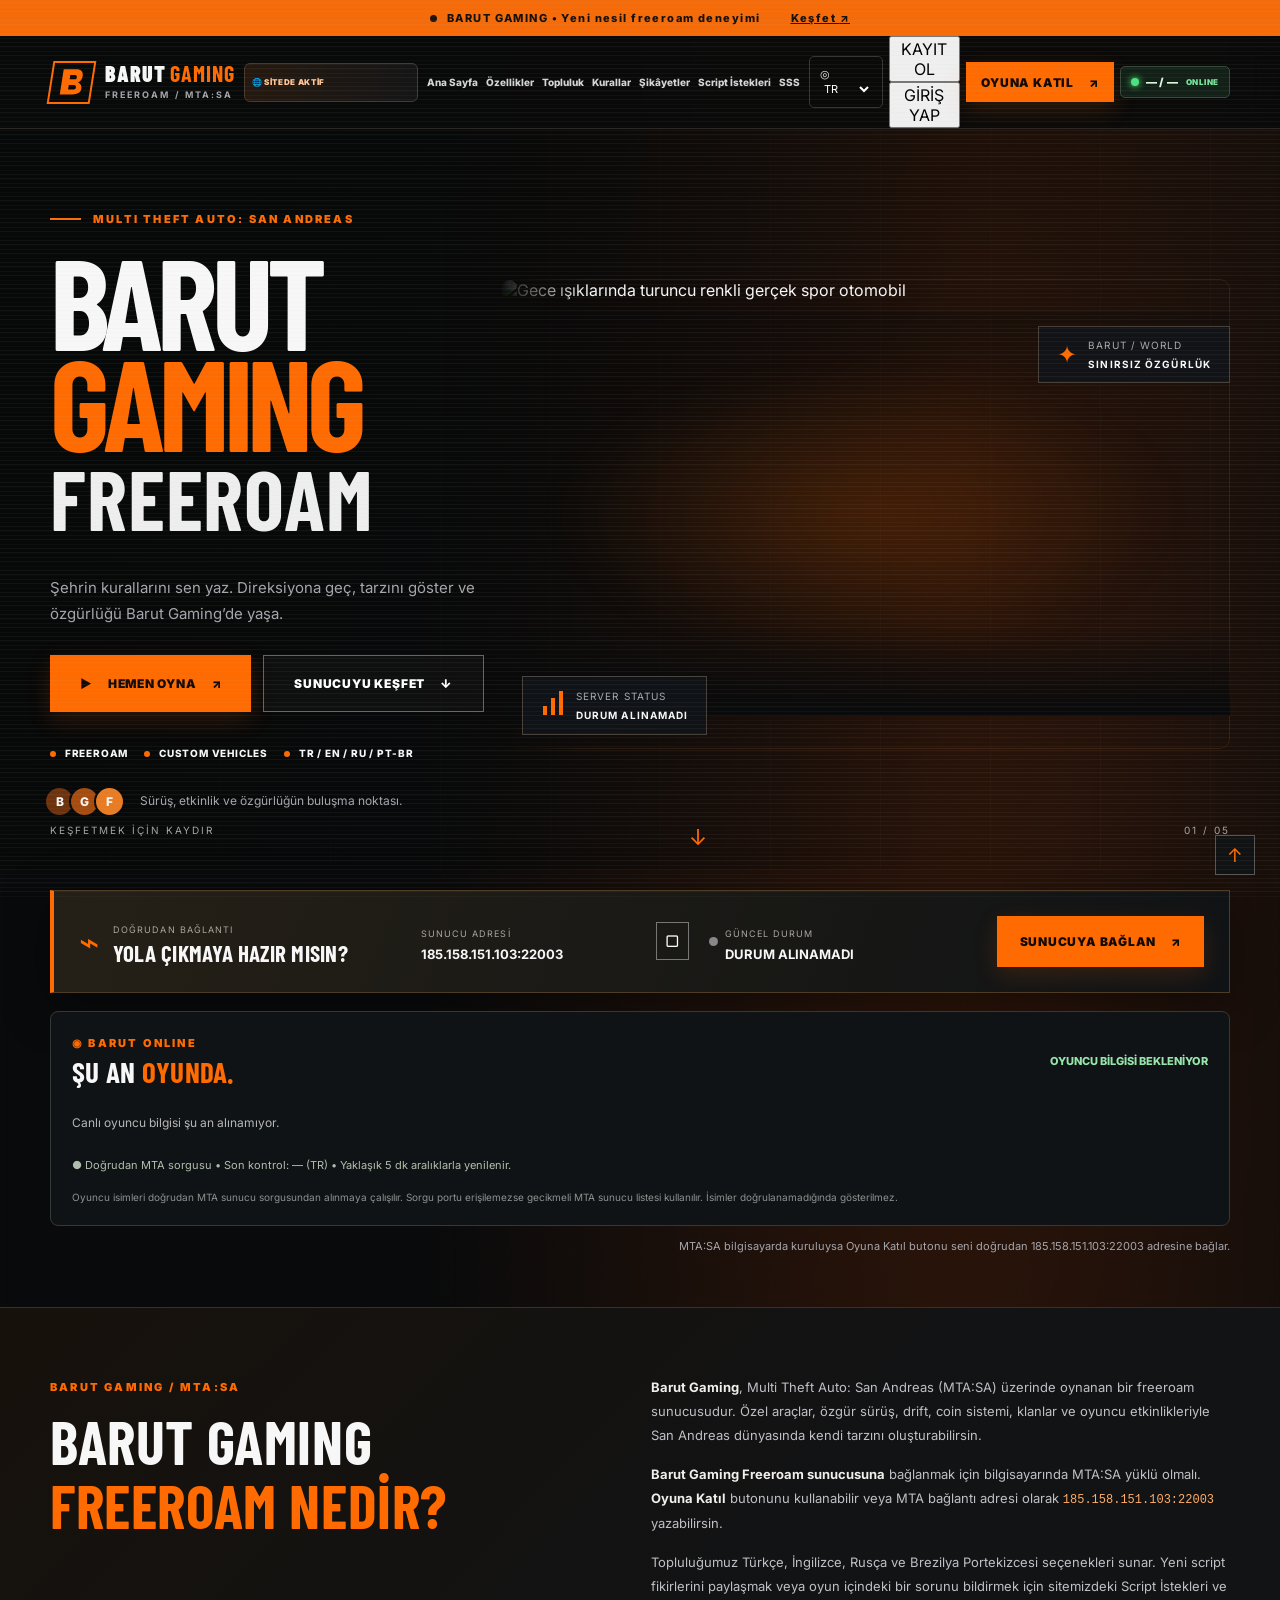
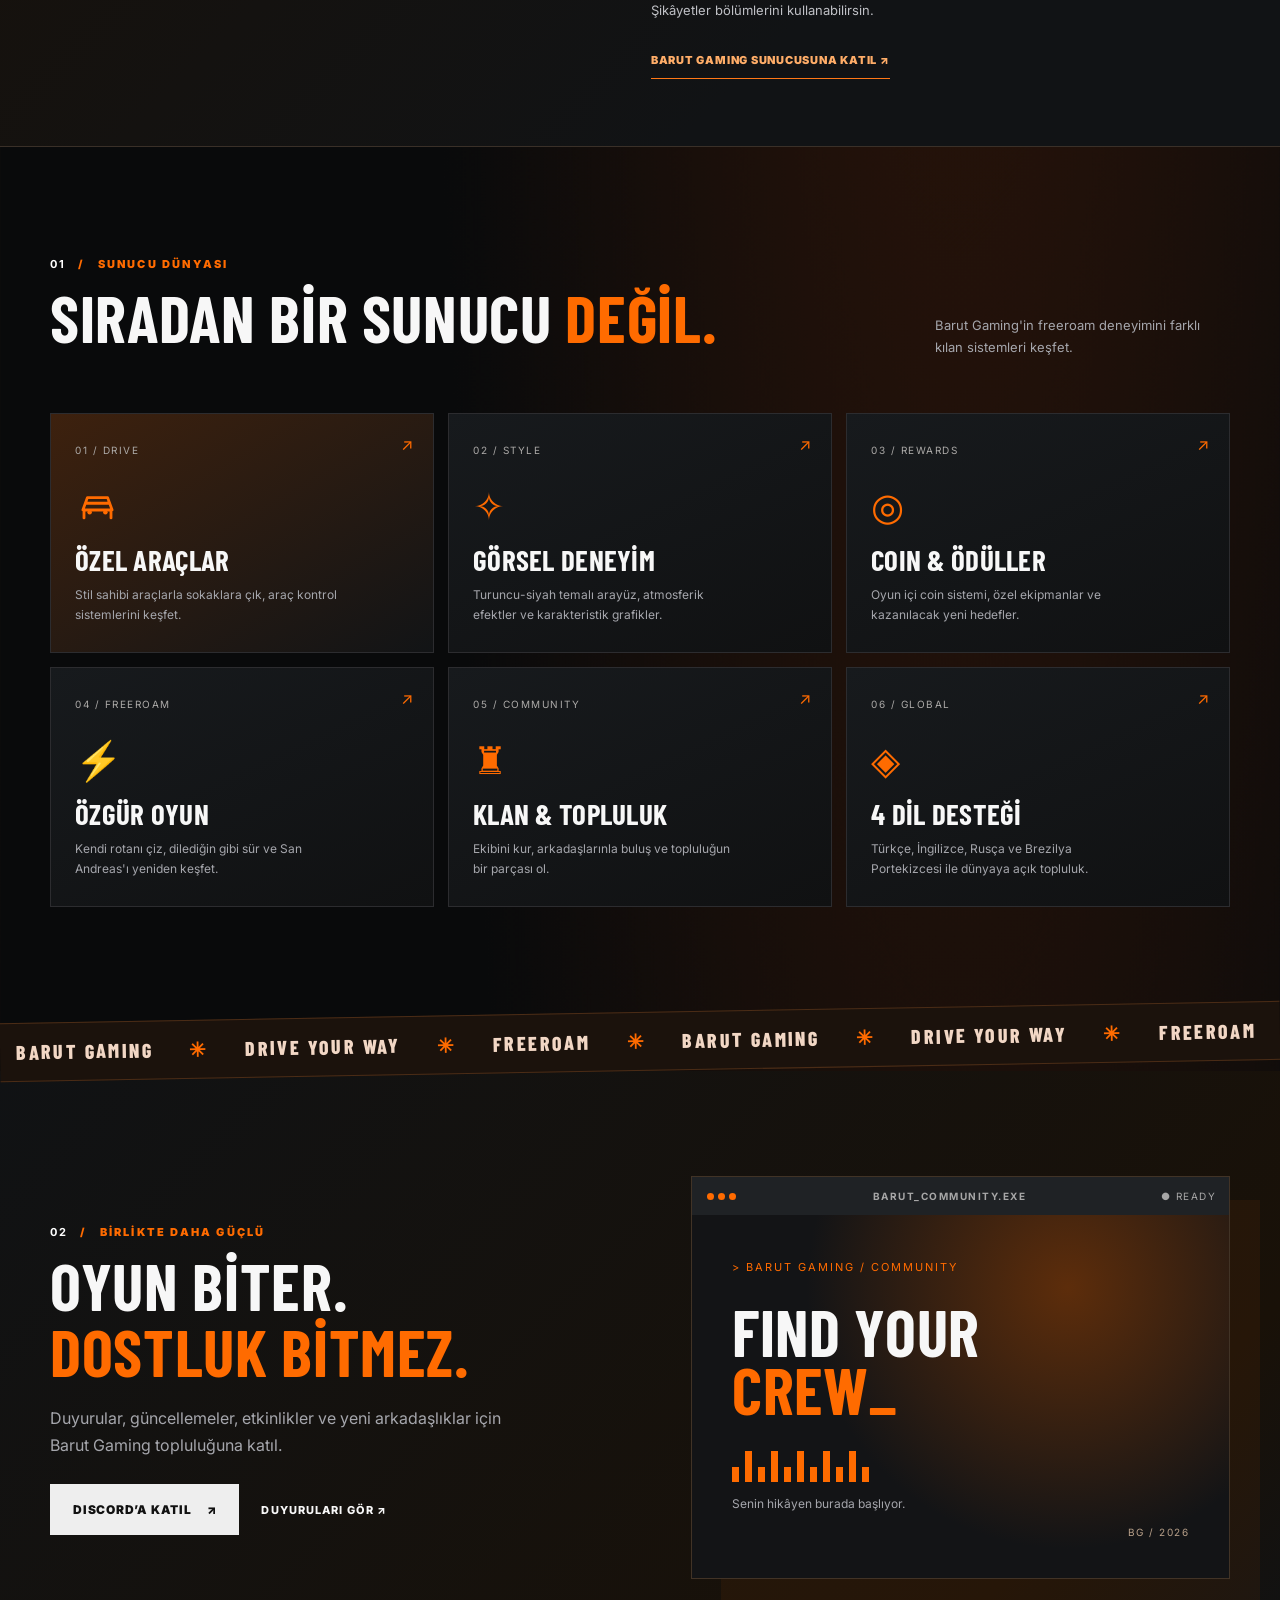
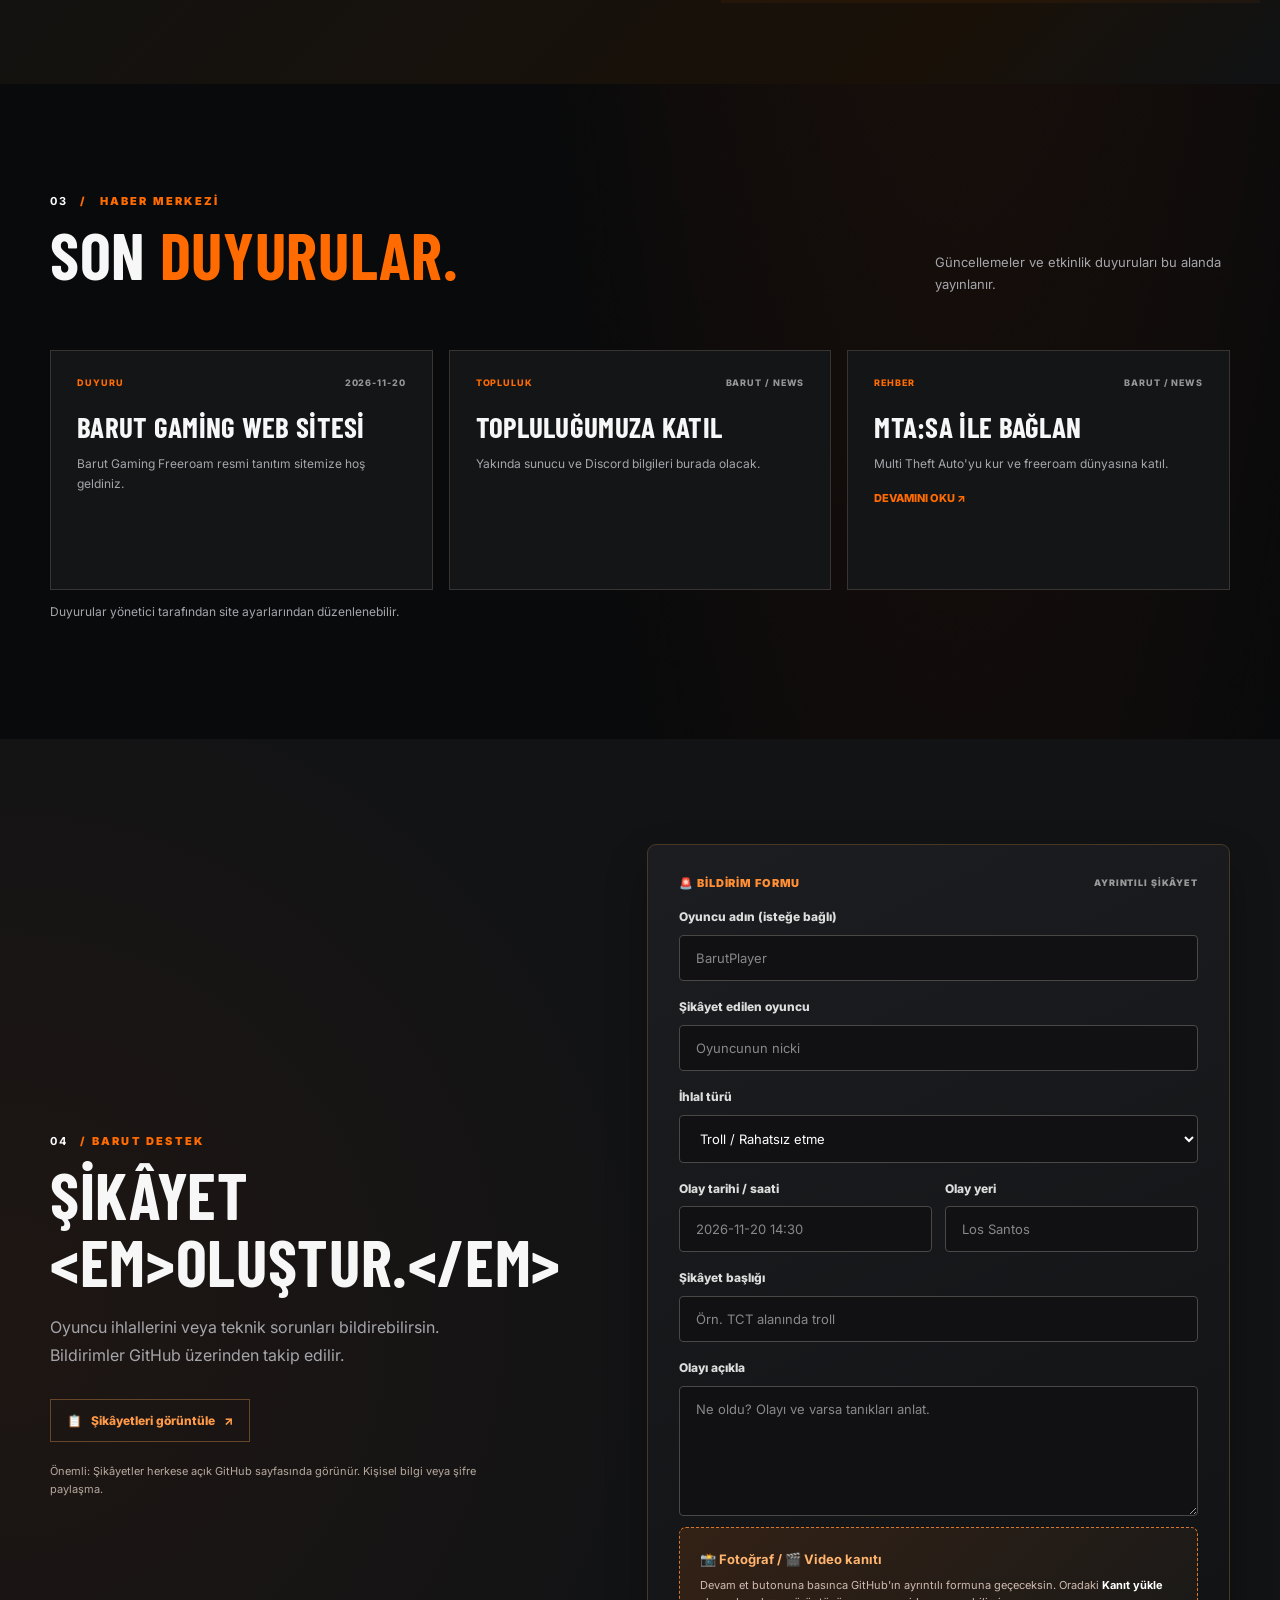
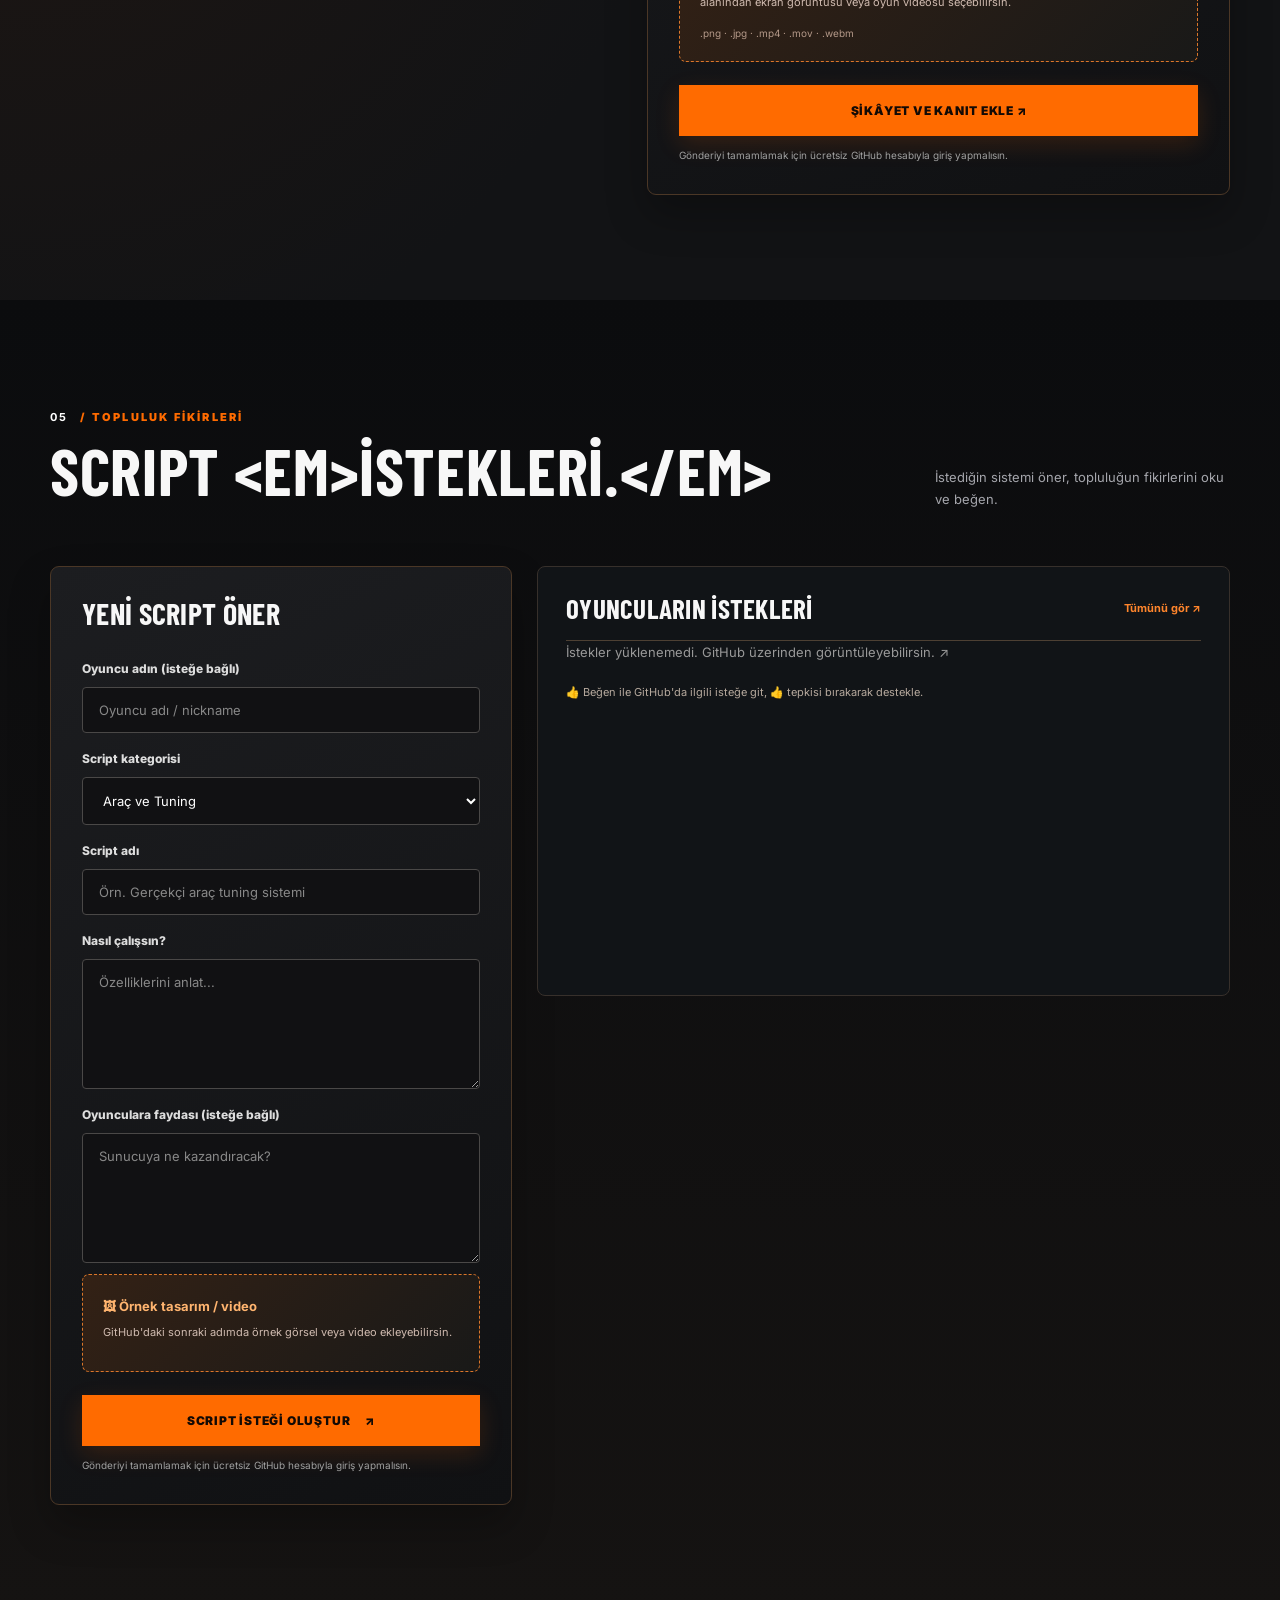
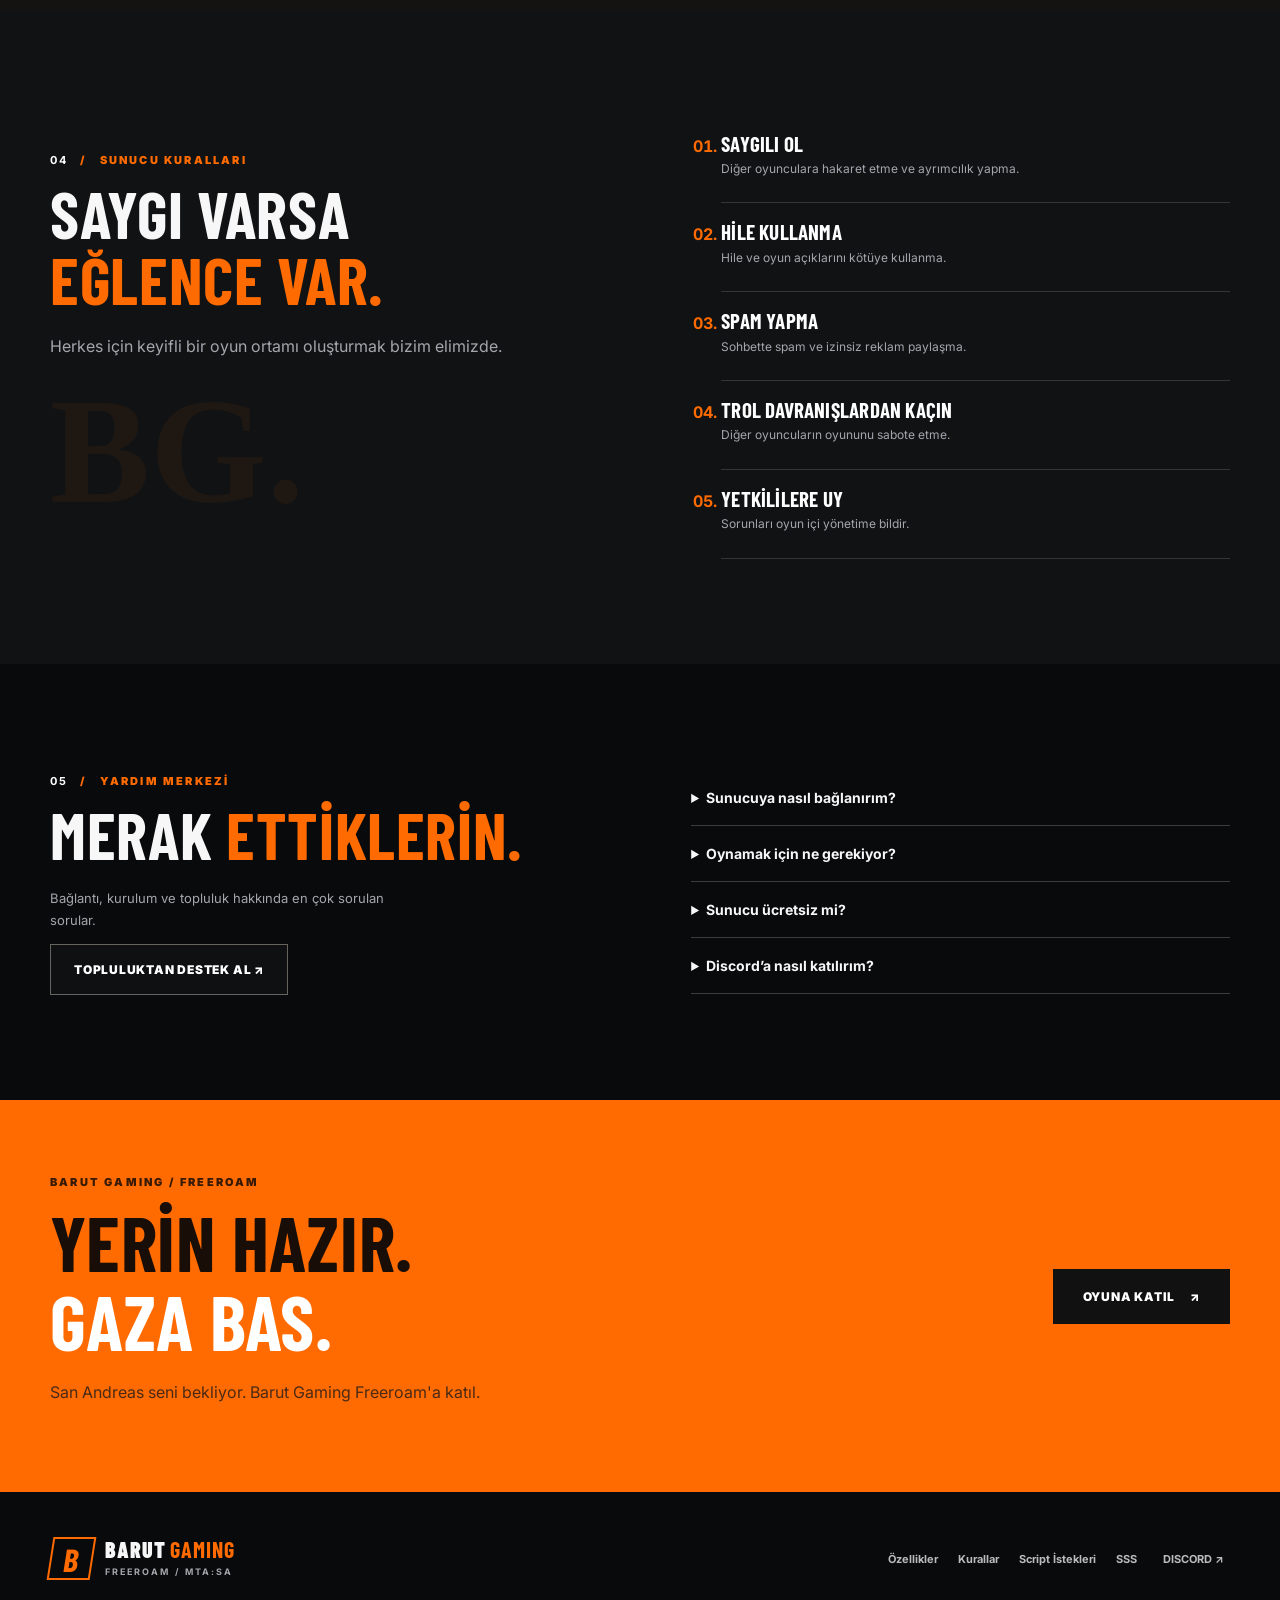
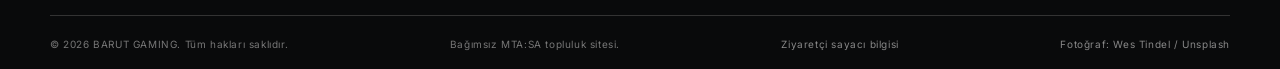
==== commit 98d7f7fe: "Place gameplay gallery near top and add stacked sign-up/login actions next to Join Game" ====
--- a/index.html
+++ b/index.html
@@ -91,6 +91,10 @@
             <option value="tr">TR</option><option value="en">EN</option><option value="ru">RU</option><option value="pt">PT-BR</option>
           </select>
         </label>
+        <div class="header-auth" role="group" aria-label="Kullanıcı hesabı">
+          <button type="button" class="header-auth__button header-auth__button--register" data-account-open="signup"><span data-account-i18n="register">KAYIT OL</span></button>
+          <button type="button" class="header-auth__button header-auth__button--login" data-account-open="login"><span data-account-i18n="login">GİRİŞ YAP</span></button>
+        </div>
         <button class="btn btn--small btn--primary desktop-join" data-action="join"><span data-i18n="playNow">OYUNA KATIL</span><span aria-hidden="true">↗</span></button>
         <a class="online-mini" href="#online-players" title="Çevrimiçi oyuncular"><span class="online-dot"></span><span id="navOnlineCount">— / —</span><small>ONLINE</small></a>
         <button class="menu-toggle" id="menuToggle" aria-expanded="false" aria-controls="mobileNav" aria-label="Menüyü aç"><span></span><span></span><span></span></button>
@@ -98,6 +102,10 @@
     </div>
     <nav class="mobile-nav" id="mobileNav" aria-label="Mobil menü" hidden>
       <a href="#top" data-i18n="navHome">Ana Sayfa</a><a href="#features" data-i18n="navFeatures">Özellikler</a><a href="#galeri" class="gallery-nav-link" data-gallery-nav hidden>Galeri</a><a href="#community" data-i18n="navCommunity">Topluluk</a><a href="#reports" data-i18n="navReports">Şikâyetler</a><a href="#suggestions" data-i18n="navIdeas">Script İstekleri</a><a href="#rules" data-i18n="navRules">Kurallar</a><a href="#faq" data-i18n="navFaq">SSS</a>
+      <div class="mobile-auth" role="group" aria-label="Kullanıcı hesabı">
+        <button type="button" data-account-open="signup"><span data-account-i18n="register">KAYIT OL</span></button>
+        <button type="button" data-account-open="login"><span data-account-i18n="login">GİRİŞ YAP</span></button>
+      </div>
       <button class="btn btn--primary" data-action="join" data-i18n="playNow">OYUNA KATIL</button><a href="#online-players">🟢 <span id="mobileOnlineCount">— oyuncu</span></a>
     </nav>
   </header>
@@ -127,6 +135,28 @@
       <div class="hero__footer container"><span data-i18n="scrollExplore">KEŞFETMEK İÇİN KAYDIR</span><span class="hero__scroll" aria-hidden="true">↓</span><span>01 / 05</span></div>
     </section>
 
+    <section class="section photo-gallery" id="galeri" aria-labelledby="galleryTitle" hidden>
+      <div class="container">
+        <div class="section-heading">
+          <div><span class="kicker"><b>BARUT GAMING</b> / OYUN İÇİ GALERİ</span><h2 id="galleryTitle">OYUNDAN <em>KARELER.</em></h2></div>
+          <p>F1–F2–F3 panellerini, CJ kombinlerini ve sunucudaki motosikletleri kendi oyun görüntülerimizle keşfet.</p>
+        </div>
+        <div class="gallery-filters" id="galleryFilters" role="group" aria-label="Galeri filtresi">
+          <button type="button" data-gallery-filter="all" class="gallery-filter active" aria-pressed="true">Tüm Fotoğraflar <span>10</span></button>
+          <button type="button" data-gallery-filter="panels" class="gallery-filter" aria-pressed="false">F1 / F2 / F3 Panelleri <span>3</span></button>
+          <button type="button" data-gallery-filter="cj" class="gallery-filter" aria-pressed="false">CJ Kombinleri <span>4</span></button>
+          <button type="button" data-gallery-filter="vehicles" class="gallery-filter" aria-pressed="false">Araçlar <span>3</span></button>
+        </div>
+        <div class="gallery-grid" id="galleryGrid" aria-live="polite"></div>
+        <p class="gallery-caption">Fotoğraflar Barut Gaming MTA:SA sunucusundan alınmıştır. Görsellere tıklayarak büyütebilirsin.</p>
+      </div>
+    </section>
+    <dialog class="gallery-lightbox" id="galleryLightbox" aria-label="Oyun içi fotoğraf ön izlemesi">
+      <button class="gallery-lightbox__close" type="button" data-gallery-close aria-label="Kapat">×</button>
+      <img id="galleryLightboxImg" alt="" decoding="async">
+      <div class="gallery-lightbox__meta"><span id="galleryLightboxCategory">BARUT GAMING</span><h3 id="galleryLightboxTitle"></h3></div>
+    </dialog>
+
     <section class="server-panel section-top" id="connect" aria-labelledby="connectTitle">
       <div class="container">
         <div class="server-panel__card">
@@ -188,27 +218,7 @@
 
 
 
-    <section class="section photo-gallery" id="galeri" aria-labelledby="galleryTitle" hidden>
-      <div class="container">
-        <div class="section-heading">
-          <div><span class="kicker"><b>BARUT GAMING</b> / OYUN İÇİ GALERİ</span><h2 id="galleryTitle">OYUNUMUZDAN <em>KARELER.</em></h2></div>
-          <p>F1–F2–F3 panellerini, CJ kombinlerini ve sunucudaki motosikletleri kendi oyun görüntülerimizle keşfet.</p>
-        </div>
-        <div class="gallery-filters" id="galleryFilters" role="group" aria-label="Galeri filtresi">
-          <button type="button" data-gallery-filter="all" class="gallery-filter active" aria-pressed="true">Tüm Fotoğraflar <span>10</span></button>
-          <button type="button" data-gallery-filter="panels" class="gallery-filter" aria-pressed="false">F1 / F2 / F3 Panelleri <span>3</span></button>
-          <button type="button" data-gallery-filter="cj" class="gallery-filter" aria-pressed="false">CJ Kombinleri <span>4</span></button>
-          <button type="button" data-gallery-filter="vehicles" class="gallery-filter" aria-pressed="false">Araçlar <span>3</span></button>
-        </div>
-        <div class="gallery-grid" id="galleryGrid" aria-live="polite"></div>
-        <p class="gallery-caption">Fotoğraflar Barut Gaming MTA:SA sunucusundan alınmıştır. Görsellere tıklayarak büyütebilirsin.</p>
-      </div>
-    </section>
-    <dialog class="gallery-lightbox" id="galleryLightbox" aria-label="Oyun içi fotoğraf ön izlemesi">
-      <button class="gallery-lightbox__close" type="button" data-gallery-close aria-label="Kapat">×</button>
-      <img id="galleryLightboxImg" alt="" decoding="async">
-      <div class="gallery-lightbox__meta"><span id="galleryLightboxCategory">BARUT GAMING</span><h3 id="galleryLightboxTitle"></h3></div>
-    </dialog>
+
 
     <section class="section feedback-section reports" id="reports" aria-labelledby="reportsTitle">
       <div class="container feedback-layout">
@@ -277,10 +287,22 @@
 
   <footer class="footer"><div class="container footer__top"><a class="brand" href="#top"><span class="brand__mark" aria-hidden="true">B</span><span class="brand__name">BARUT <b>GAMING</b><small>FREEROAM / MTA:SA</small></span></a><div class="footer__links"><a href="#features" data-i18n="navFeatures">Özellikler</a><a href="#galeri" class="gallery-nav-link" data-gallery-nav hidden>Galeri</a><a href="#rules" data-i18n="navRules">Kurallar</a><a href="#suggestions" data-i18n="navIdeas">Script İstekleri</a><a href="#faq" data-i18n="navFaq">SSS</a><button data-action="discord">DISCORD ↗</button></div></div><div class="container footer__bottom"><span>© <span id="year">2026</span> BARUT GAMING. <span data-i18n="rights">Tüm hakları saklıdır.</span></span><span data-i18n="unofficial">Bağımsız MTA:SA topluluk sitesi.</span> <a href="https://whos.amung.us/legal/privacy/" target="_blank" rel="noopener noreferrer" style="font-size:10px;color:#888">Ziyaretçi sayacı bilgisi</a> <a href="https://unsplash.com/photos/9pgQF-z5V9g" target="_blank" rel="noopener noreferrer" style="font-size:10px;color:#888">Fotoğraf: Wes Tindel / Unsplash</a></div></footer>
 
+    <dialog id="accountDialog" class="account-dialog" aria-labelledby="accountDialogTitle" aria-describedby="accountDialogDescription">
+    <button type="button" class="account-dialog__close" data-account-close aria-label="Kapat">×</button>
+    <div class="account-dialog__brand"><span class="account-dialog__symbol">B</span><span>BARUT <strong>GAMING</strong><small>HESAP MERKEZİ</small></span></div>
+    <span class="account-dialog__eyebrow" data-account-i18n="accountEyebrow">HESAP İŞLEMLERİ</span>
+    <h2 id="accountDialogTitle">KAYIT OL</h2>
+    <p id="accountDialogDescription" data-account-i18n="accountNotice">Barut Gaming'e özel web hesabı sistemi henüz aktif değil. Şimdilik topluluk şikâyeti ve script önerileri için ücretsiz GitHub hesabı kullanılıyor.</p>
+    <a id="accountGithubAction" class="btn btn--primary account-dialog__action" href="https://github.com/signup" target="_blank" rel="noopener noreferrer">GITHUB'DA KAYIT OL ↗</a>
+    <p class="account-dialog__small" data-account-i18n="gameAccountNotice">Bu işlem MTA:SA oyun hesabını oluşturmaz ve oyun şifreni istemez. Şifrelerini Barut Gaming sitesine girme.</p>
+    <button type="button" class="account-dialog__secondary" data-account-close data-account-i18n="close">KAPAT</button>
+  </dialog>
+
   <div class="toast" id="toast" role="status" aria-live="polite" aria-atomic="true"></div>
   <button class="to-top" id="backTop" aria-label="Yukarı çık">↑</button>
   <script src="config.js"></script>
   <script src="assets/js/app.js"></script>
   <script src="assets/js/gallery.js" defer></script>
+  <script src="assets/js/auth.js" defer></script>
 </body>
 </html>
--- a/assets/css/style.css
+++ b/assets/css/style.css
@@ -84,3 +84,35 @@
 .seo-about code{color:#ffad68;font-size:12px;overflow-wrap:anywhere}
 .seo-about__link{display:inline-block;color:#ffad68;border-bottom:1px solid #ff7817;font-size:11px;font-weight:900;letter-spacing:.07em;padding:11px 0;margin-top:5px}
 @media(max-width:760px){.seo-about{padding:55px 0}.seo-about__inner{grid-template-columns:1fr;gap:15px}.seo-about p{font-size:12px}.seo-about h2{font-size:40px}}
+
+/* Gallery • Barut Gaming genuine in-game screenshots */
+[hidden]{display:none!important}
+.photo-gallery{position:relative;background:radial-gradient(circle at 80% 0,#ff710016,transparent 35%),#101114;scroll-margin-top:90px}
+.photo-gallery .section-heading{margin-bottom:35px}
+.photo-gallery .section-heading p{max-width:370px}
+.gallery-filters{display:flex;align-items:center;flex-wrap:wrap;gap:9px;margin-bottom:26px}
+.gallery-filter{border:1px solid #4c4039;border-radius:5px;padding:12px 17px;background:#1a1b1f;color:#d6d0cb;font-size:11px;font-weight:800;transition:.2s}
+.gallery-filter.active,.gallery-filter:hover{background:#ff720b;color:#1b100b;border-color:#ff720b}
+.gallery-filter span{font-size:9px;opacity:.72;margin-left:7px}
+.gallery-grid{display:grid;grid-template-columns:repeat(4,minmax(0,1fr));gap:17px}
+.gallery-card{display:block;min-width:0;background:#1a1c1f;color:#fff;text-align:left;padding:0;border:1px solid #38393c;border-radius:8px;overflow:hidden;cursor:pointer;transition:transform .23s,border-color .23s,box-shadow .23s}
+.gallery-card:hover{transform:translateY(-5px);border-color:#e77921;box-shadow:0 16px 35px #0007}
+.gallery-card__photo{display:block;position:relative;height:275px;overflow:hidden;background:#18191d}
+.gallery-card__photo img{width:100%;height:100%;object-fit:cover;object-position:50% 35%;display:block;filter:saturate(1.03);transition:transform .35s}
+.gallery-card:hover .gallery-card__photo img{transform:scale(1.045)}
+.gallery-card__photo:after{content:"";position:absolute;inset:55% 0 0;background:linear-gradient(transparent,#09090a65);pointer-events:none}
+.gallery-card__zoom{position:absolute;right:13px;top:12px;display:grid;place-items:center;width:30px;height:30px;background:#ff750b;color:#17100b;font-size:19px;font-weight:900;border-radius:3px;z-index:1}
+.gallery-card__info{display:flex;flex-direction:column;align-items:start;gap:9px;padding:19px 17px 22px;min-height:115px}
+.gallery-card__tag{color:#ff8e37;letter-spacing:.12em;font-size:9px;font-weight:900}
+.gallery-card__info strong{font-family:'Barlow Condensed',Impact,sans-serif;font-size:24px;line-height:1.05}
+.gallery-card__desc{color:#aaa5a0;font-size:11px;line-height:1.5}
+.gallery-caption{font-size:11px;color:#aaa;margin:25px 0 0}
+.gallery-lightbox{position:fixed;inset:0;margin:auto;width:min(780px,95vw);max-width:95vw;max-height:93vh;background:#0d0e11;color:white;border:1px solid #f07016;border-radius:9px;padding:12px 12px 0;box-shadow:0 0 70px #000b;overflow:auto}
+.gallery-lightbox::backdrop{background:#050505dd;backdrop-filter:blur(7px)}
+.gallery-lightbox>img{display:block;width:100%;height:auto;max-height:73vh;object-fit:contain;background:#141518;border-radius:4px}
+.gallery-lightbox__close{position:absolute;top:19px;right:19px;border:1px solid #f87d19;background:#141414ed;color:#ff9a45;border-radius:5px;width:38px;height:38px;font-size:29px;z-index:2}
+.gallery-lightbox__meta{padding:15px 4px}.gallery-lightbox__meta span{color:#fa7b17;font-size:10px;letter-spacing:.13em;font-weight:900}
+.gallery-lightbox__meta h3{font-size:29px;margin:5px 0 7px}
+@media(max-width:1080px){.gallery-grid{grid-template-columns:repeat(3,minmax(0,1fr))}.gallery-card__photo{height:265px}}
+@media(max-width:760px){.gallery-grid{grid-template-columns:repeat(2,minmax(0,1fr));gap:10px}.gallery-card__photo{height:235px}.gallery-card__info{padding:13px 11px;min-height:120px}.gallery-card__info strong{font-size:22px}.gallery-filter{padding:9px 12px}.gallery-lightbox{width:98vw;max-width:98vw}}
+@media(max-width:430px){.gallery-card__photo{height:200px}.gallery-card__info strong{font-size:20px}.gallery-card__desc{font-size:10px}.gallery-filters{gap:6px}.gallery-filter{font-size:10px}}
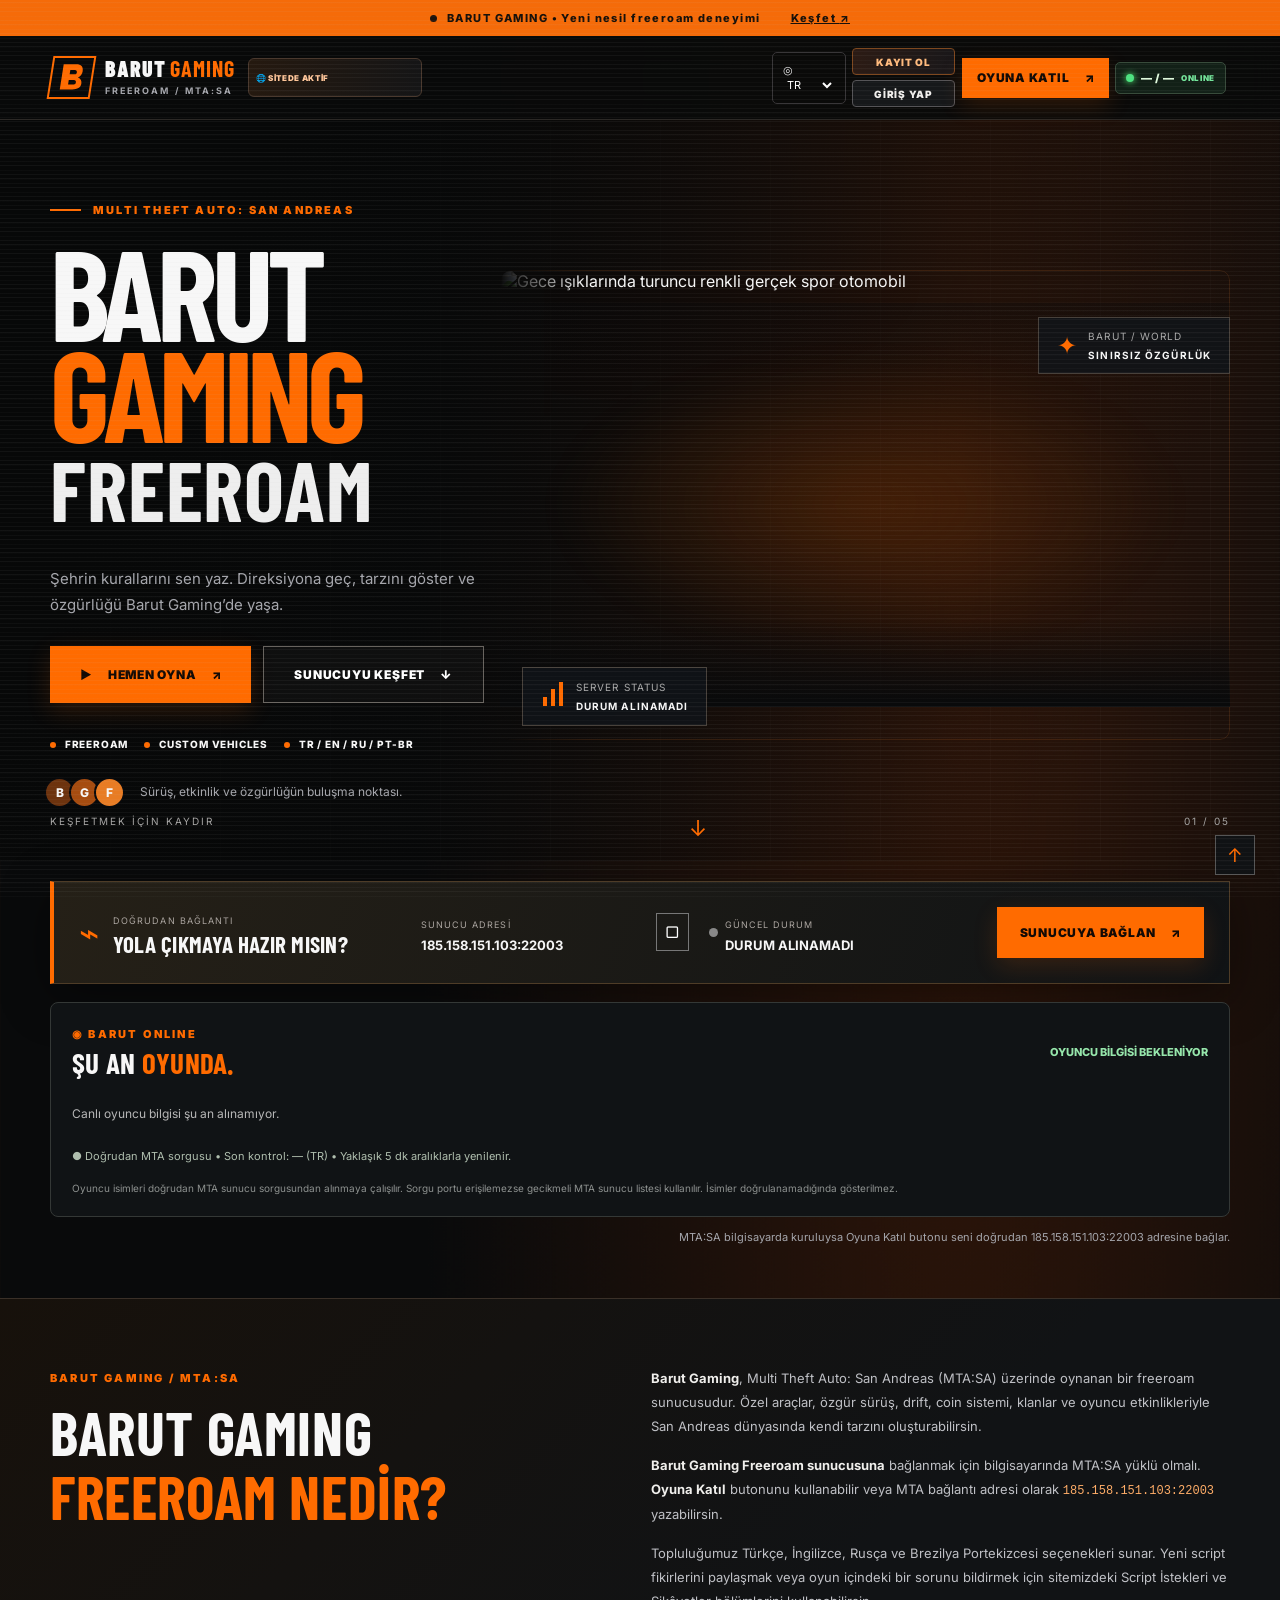
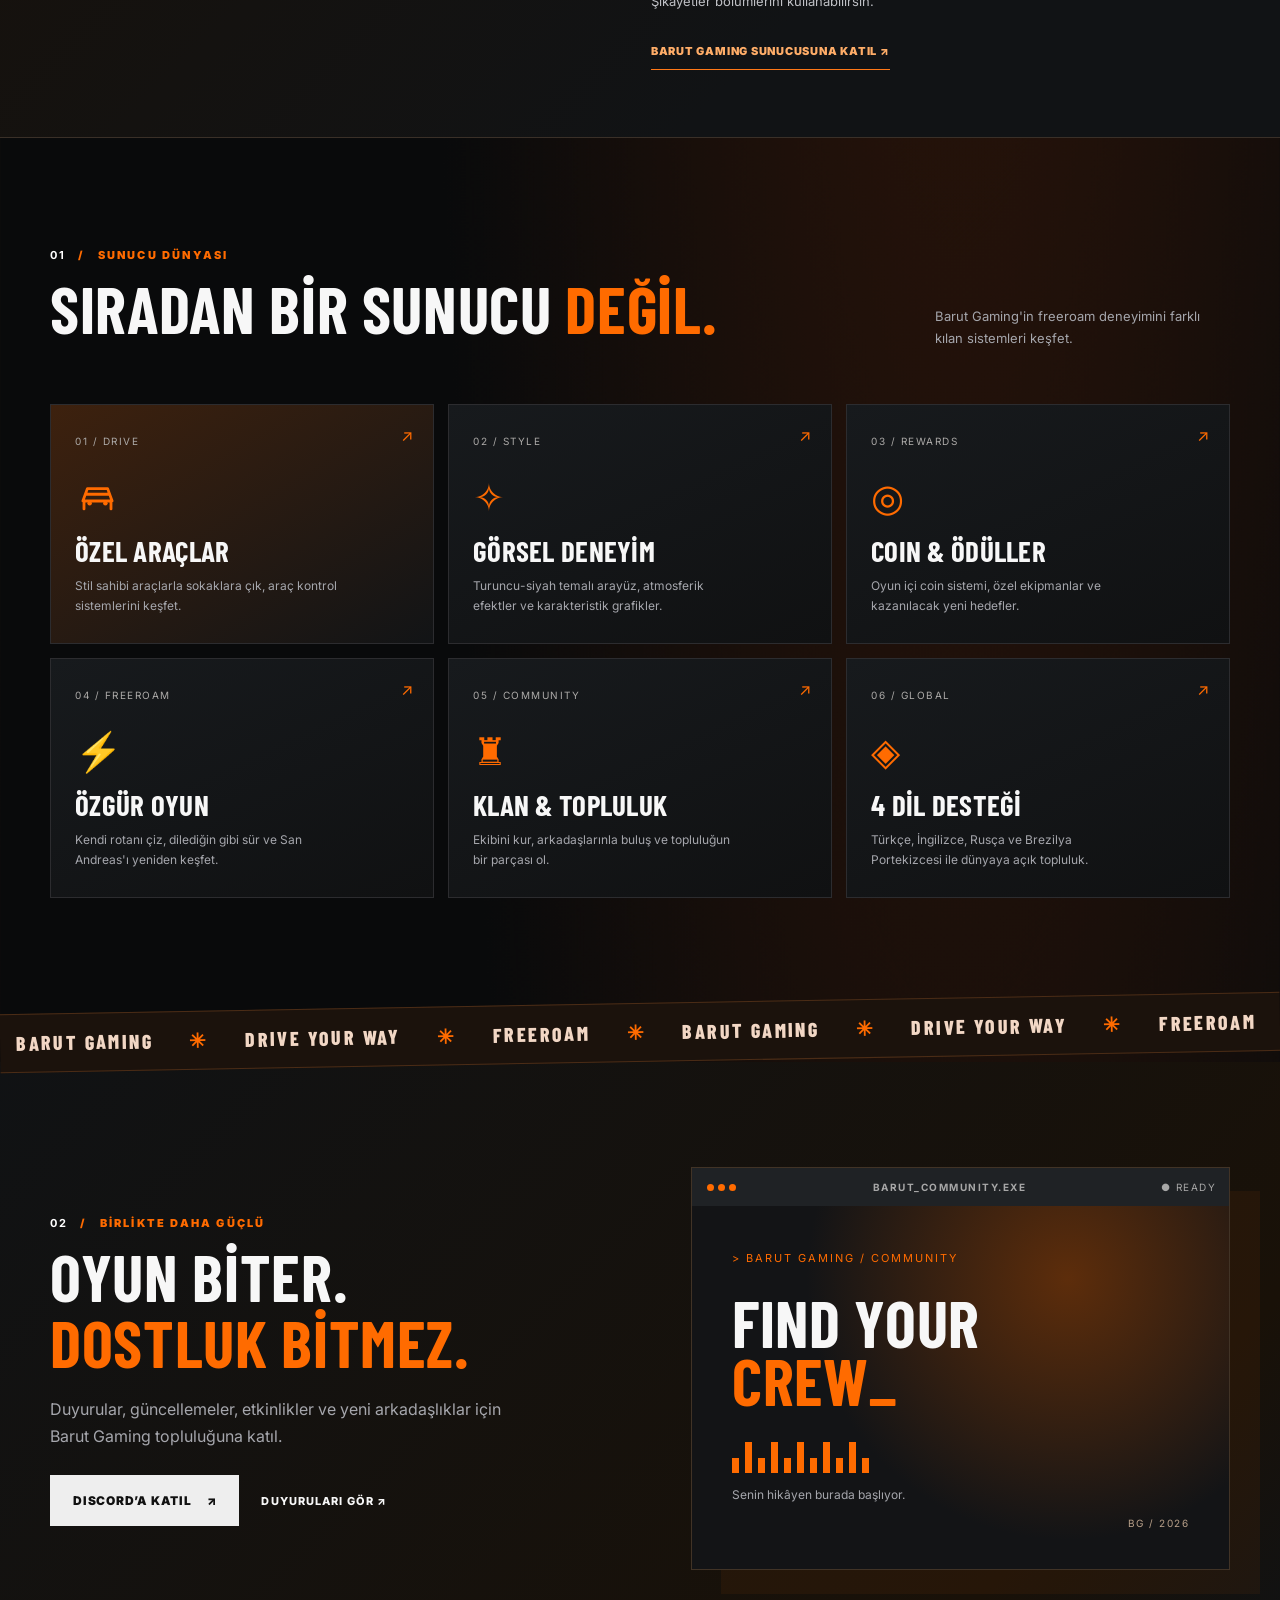
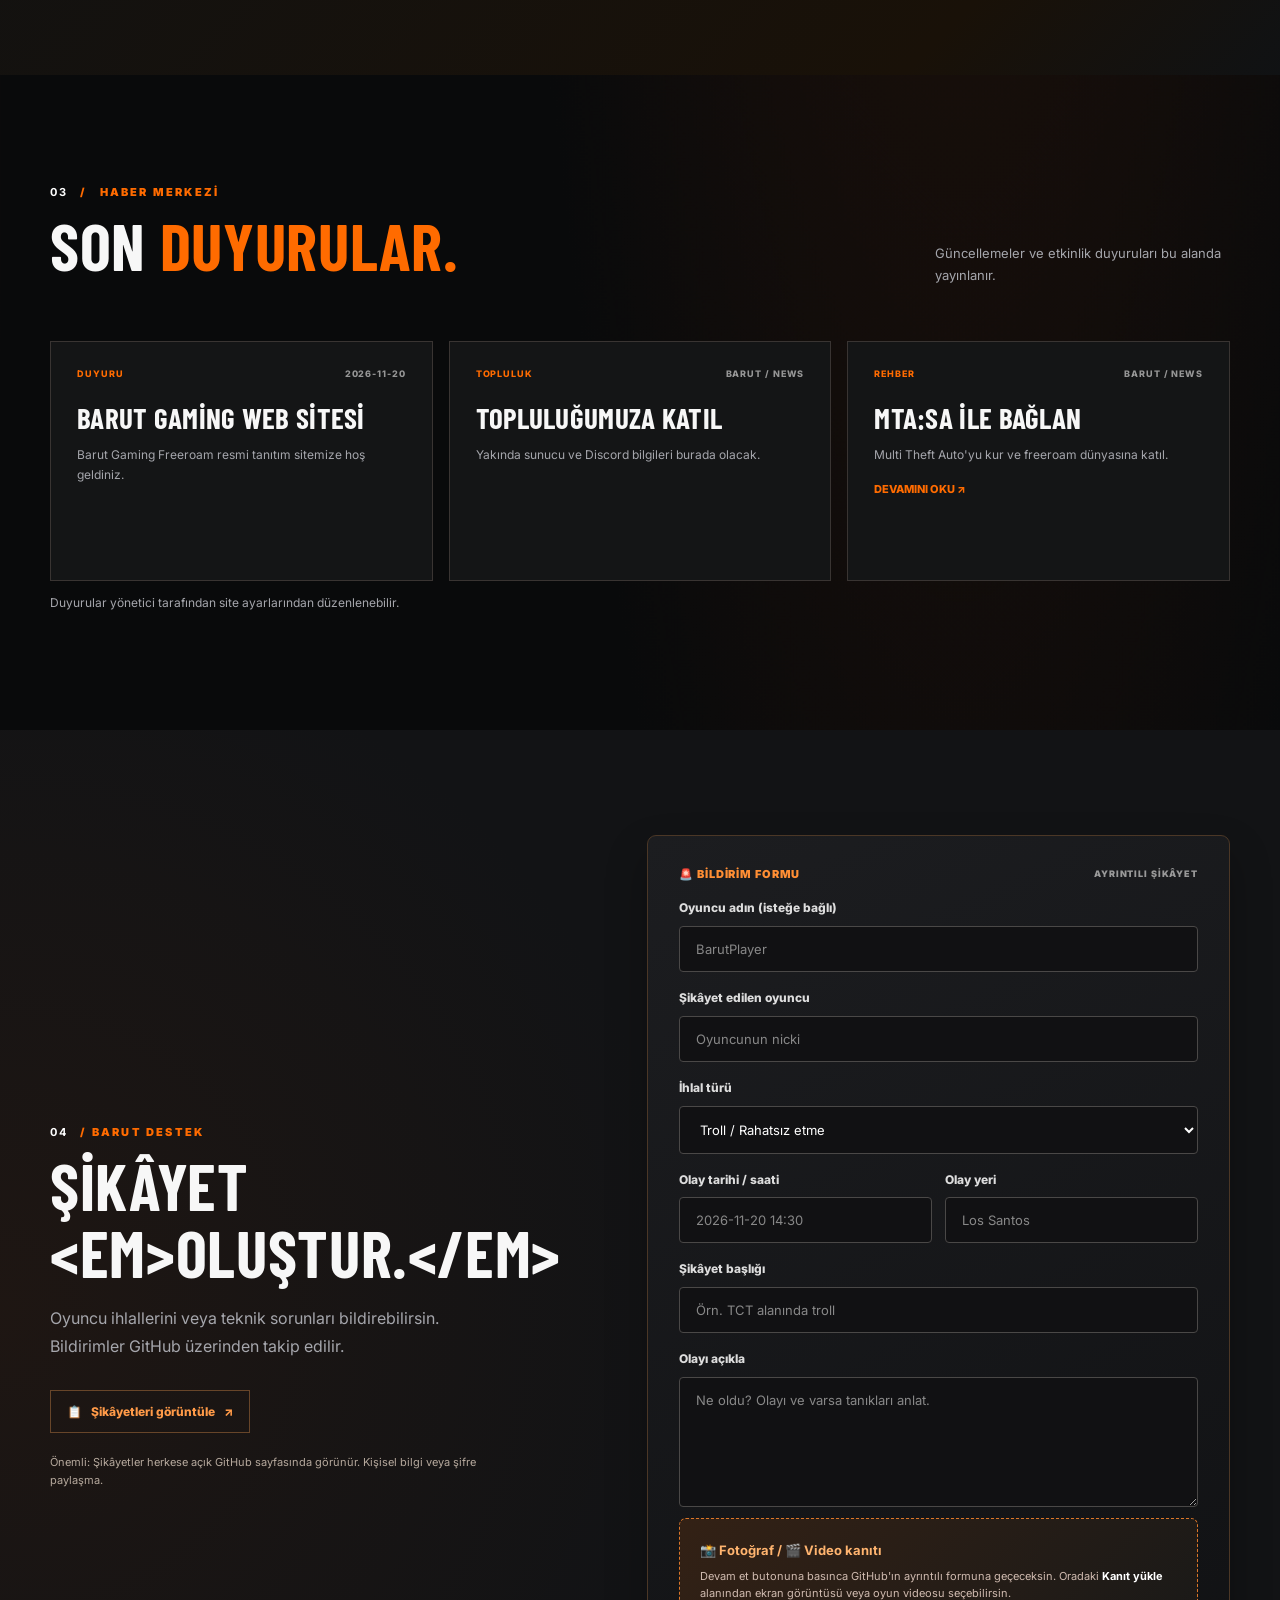
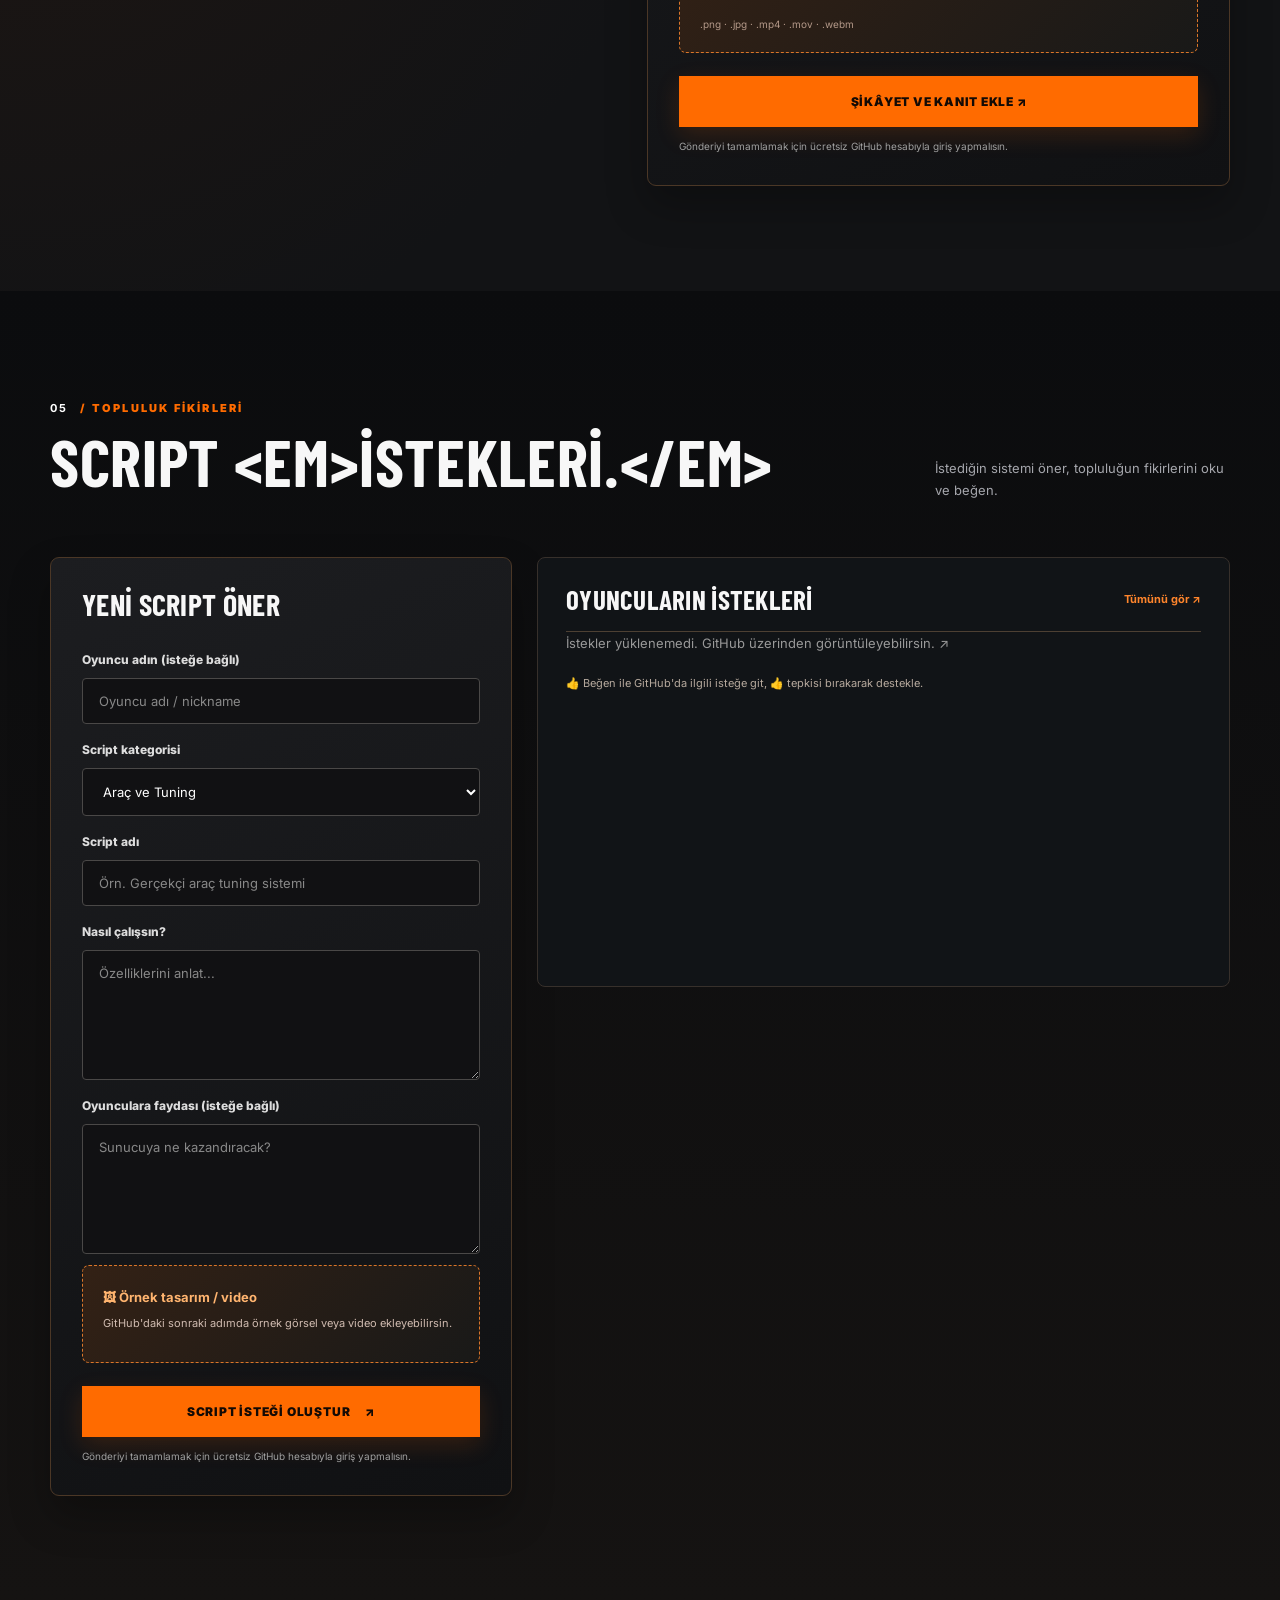
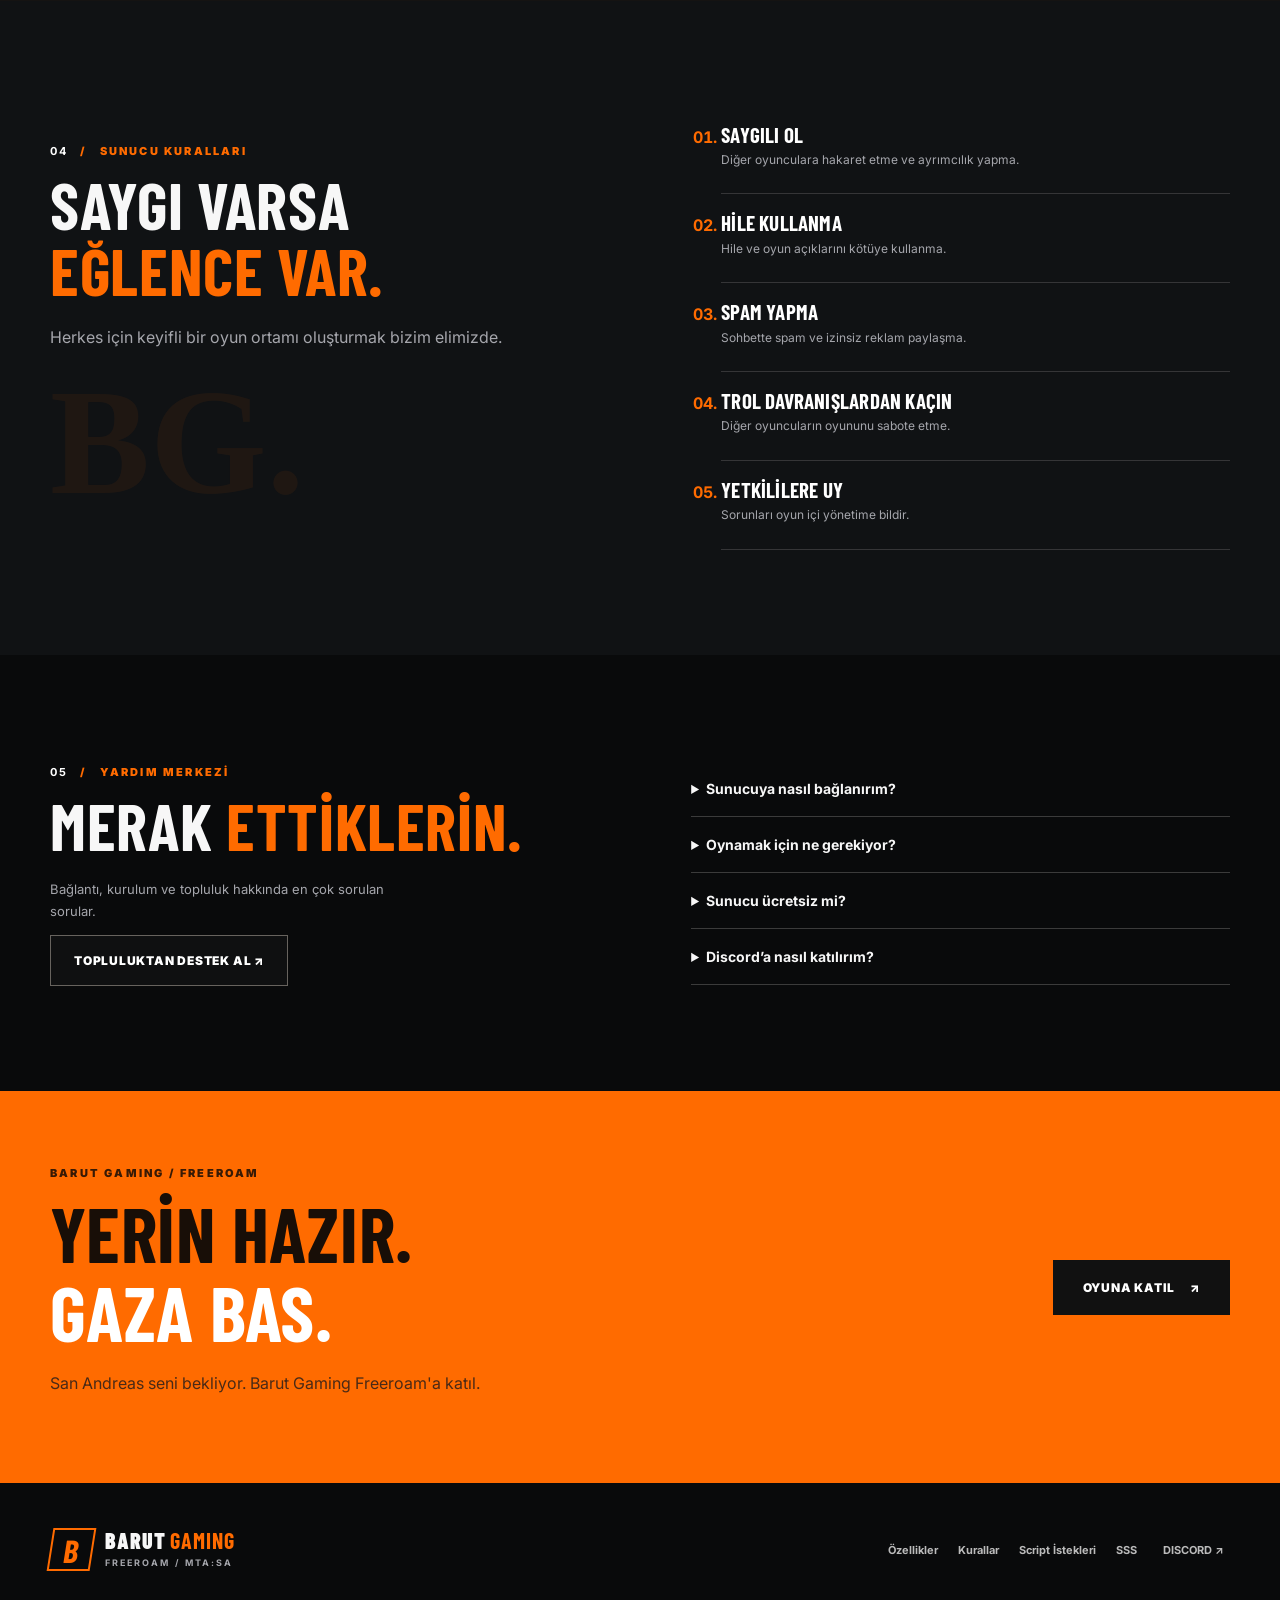
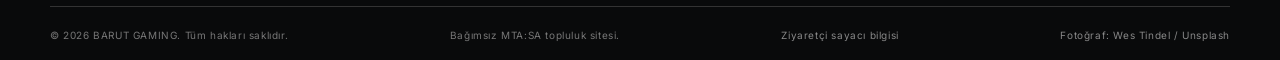
==== commit 311dc9a3: "Force fresh auth modal CSS and site styles to fix oversized white register/login popup" ====
--- a/index.html
+++ b/index.html
@@ -54,7 +54,8 @@
 }
   </script>
   <link rel="icon" type="image/svg+xml" href="assets/img/favicon.svg">
-  <link rel="stylesheet" href="assets/css/style.css">
+  <link rel="stylesheet" href="assets/css/style.css?v=20261120b">
+  <link rel="stylesheet" href="assets/css/account-v2.css?v=20261120a">
   <title>Barut Gaming | MTA:SA Freeroam Sunucusu – Oyna ve Katıl</title>
 </head>
 <body>
@@ -303,6 +304,6 @@
   <script src="config.js"></script>
   <script src="assets/js/app.js"></script>
   <script src="assets/js/gallery.js" defer></script>
-  <script src="assets/js/auth.js" defer></script>
+  <script src="assets/js/auth.js?v=20261120b" defer></script>
 </body>
 </html>
--- a/assets/css/style.css
+++ b/assets/css/style.css
@@ -116,3 +116,41 @@
 @media(max-width:1080px){.gallery-grid{grid-template-columns:repeat(3,minmax(0,1fr))}.gallery-card__photo{height:265px}}
 @media(max-width:760px){.gallery-grid{grid-template-columns:repeat(2,minmax(0,1fr));gap:10px}.gallery-card__photo{height:235px}.gallery-card__info{padding:13px 11px;min-height:120px}.gallery-card__info strong{font-size:22px}.gallery-filter{padding:9px 12px}.gallery-lightbox{width:98vw;max-width:98vw}}
 @media(max-width:430px){.gallery-card__photo{height:200px}.gallery-card__info strong{font-size:20px}.gallery-card__desc{font-size:10px}.gallery-filters{gap:6px}.gallery-filter{font-size:10px}}
+
+/* V4 - Account links stacked to the LEFT of 'Oyuna Katıl' */
+.header-auth{display:flex;flex-direction:column;flex:0 0 103px;gap:5px;margin:0 1px 0 0}
+.header-auth__button{min-height:27px;display:flex;align-items:center;justify-content:center;width:100%;padding:5px 8px;cursor:pointer;white-space:nowrap;border:1px solid #7e481f;border-radius:4px;background:linear-gradient(90deg,#2c1b14,#191719);color:#ffba7d;letter-spacing:.07em;font-size:10px;font-weight:900;transition:background .2s,color .2s,transform .2s}
+.header-auth__button:hover{background:#f37a1a;color:#160d08;transform:translateY(-1px)}
+.header-auth__button--login{border-color:#555457;background:#16181a;color:#f1efed}
+.header-auth__button--login:hover{background:#f3f0ec;color:#151316}
+.mobile-auth{display:grid;grid-template-columns:1fr;gap:8px;padding:10px 0}
+.mobile-auth button{border:1px solid #9c5624;background:#24170f;border-radius:5px;padding:13px;color:#ffb778;text-align:center;font-size:12px;font-weight:900;letter-spacing:.08em}
+.mobile-auth button+button{background:#17181c;color:#eee;border-color:#555}
+.account-dialog{position:fixed;inset:0;margin:auto;max-width:min(470px,calc(100vw - 28px));width:470px;max-height:90vh;background:radial-gradient(circle at right top,#46220b 0,transparent 57%),#121416;color:#fff;border:1px solid #e87923;border-radius:11px;padding:30px;box-shadow:0 25px 80px #000b;overflow-y:auto}
+.account-dialog:not([open]){display:none}
+.account-dialog::backdrop{background:#050508d9;backdrop-filter:blur(7px)}
+.account-dialog__brand{display:flex;align-items:center;gap:13px;font:900 25px 'Barlow Condensed',Impact,sans-serif;margin:0 0 30px}
+.account-dialog__brand strong{color:#ff861f}
+.account-dialog__brand small{display:block;margin-top:3px;font:700 9px Inter,Arial,sans-serif;color:#bfb1a5;letter-spacing:.16em}
+.account-dialog__symbol{display:grid;place-items:center;width:47px;height:47px;border:2px solid #ff790f;font:900 34px 'Barlow Condensed',Impact;color:#ff8521}
+.account-dialog__eyebrow{color:#ff8f33;font-size:10px;letter-spacing:.17em;font-weight:900}
+.account-dialog h2{font-size:clamp(34px,6vw,55px);line-height:1;margin:12px 0 18px}
+.account-dialog h2 em{font-style:normal;color:#ff861f}
+.account-dialog p{font-size:13px;line-height:1.75;color:#dbd0c9}
+.account-dialog__action{width:100%;margin:16px 0 6px}
+.account-dialog .account-dialog__small{color:#a39e9a;font-size:11px;margin:10px 0 22px}
+.account-dialog__close{position:absolute;top:17px;right:17px;width:33px;height:33px;border:1px solid #62432f;border-radius:5px;background:#221b17;color:#fff;cursor:pointer;font-size:24px}
+.account-dialog__secondary{display:inline-block;padding:9px 0;background:none;border:0;border-bottom:1px solid #846348;cursor:pointer;font-size:11px;color:#c6b9ae;font-weight:900;letter-spacing:.07em}
+/* Make the real game image gallery the first prominent section after hero */
+.photo-gallery{padding-top:68px;padding-bottom:76px;border-top:1px solid #3a2c23;border-bottom:1px solid #3a2c23}
+.photo-gallery .section-heading{margin-bottom:24px}
+.photo-gallery .section-heading h2{margin-bottom:11px}
+@media(max-width:1550px){.desktop-nav{display:none!important}.menu-toggle{display:block}.nav__right{margin-left:auto}.nav{gap:13px}}
+@media(min-width:761px) and (max-width:890px){.nav{gap:7px}.site-live-visitors{max-width:114px}.site-live-visitors__label{font-size:7px}.header-auth{flex-basis:93px}.online-mini{font-size:9px}.nav__right{gap:5px}}
+@media(max-width:760px){.header-auth{display:none}.photo-gallery{padding-top:53px;padding-bottom:57px}.account-dialog{padding:23px}.account-dialog__brand{margin-bottom:22px}}
+
+/* The compact hamburger navigation remains usable on 1101–1550px screens too. */
+@media(max-width:1550px){
+  .mobile-nav:not([hidden]){display:flex;flex-direction:column;gap:15px;padding:20px 24px;background:#0f1012;border-top:1px solid #363333}
+  .mobile-nav a{font-size:12px;font-weight:750}
+}
--- a/assets/css/account-v2.css
+++ b/assets/css/account-v2.css
@@ -0,0 +1,140 @@
+/* BARUT GAMING • account dialog V2. New asset path bypasses stale style.css caches. */
+dialog#accountDialog.account-dialog {
+  box-sizing:border-box !important;
+  position:fixed !important;
+  inset:0 !important;
+  margin:auto !important;
+  display:none;
+  width:min(440px,calc(100vw - 32px)) !important;
+  max-width:calc(100vw - 32px) !important;
+  max-height:min(86vh,710px) !important;
+  padding:28px 28px 24px !important;
+  overflow-x:hidden !important;
+  overflow-y:auto !important;
+  border:1px solid #ed761e !important;
+  border-radius:12px !important;
+  background:#111316 !important;
+  background-image:radial-gradient(circle at 100% 0%,#4e260e 0%,transparent 55%) !important;
+  box-shadow:0 25px 100px rgba(0,0,0,.88) !important;
+  color:#f6f3f0 !important;
+  font:400 13px/1.65 Inter,Arial,sans-serif !important;
+  text-align:left !important;
+  z-index:9999 !important;
+  color-scheme:dark;
+}
+dialog#accountDialog.account-dialog[open]{display:block !important}
+dialog#accountDialog.account-dialog::backdrop{
+  background:rgba(0,0,0,.82) !important;
+  backdrop-filter:blur(7px);
+}
+#accountDialog *,#accountDialog *::before,#accountDialog *::after{box-sizing:border-box}
+#accountDialog .account-dialog__brand{
+  display:flex !important;
+  align-items:center !important;
+  gap:14px !important;
+  padding-right:35px !important;
+  margin:0 0 22px !important;
+  color:#f4f2f1 !important;
+  font:900 25px/1 "Barlow Condensed",Impact,Arial,sans-serif !important;
+}
+#accountDialog .account-dialog__brand > span:last-child{
+  display:block !important;
+  flex:1 !important;
+  min-width:0;
+  letter-spacing:.04em;
+}
+#accountDialog .account-dialog__brand strong{color:#ff8222 !important}
+#accountDialog .account-dialog__brand small{
+  display:block !important;
+  margin:7px 0 0 !important;
+  color:#aaa6a5 !important;
+  font:700 9px/1.25 Inter,Arial,sans-serif !important;
+  letter-spacing:.16em !important;
+}
+#accountDialog .account-dialog__symbol{
+  width:48px !important;
+  height:48px !important;
+  flex:0 0 48px !important;
+  border:2px solid #fd7b1c !important;
+  border-radius:5px !important;
+  display:grid !important;
+  place-items:center !important;
+  color:#ff8a27 !important;
+  font:900 34px/1 "Barlow Condensed",Impact,sans-serif !important;
+  transform:skew(-5deg);
+}
+#accountDialog .account-dialog__eyebrow{
+  display:block !important;
+  margin:0 0 8px !important;
+  color:#ff9b4c !important;
+  font-size:10px !important;
+  font-weight:850 !important;
+  letter-spacing:.16em !important;
+}
+#accountDialog h2#accountDialogTitle{
+  display:block !important;
+  margin:0 0 15px !important;
+  font:900 clamp(38px,8vw,54px)/1 "Barlow Condensed",Impact,Arial,sans-serif !important;
+  color:#f8f6f3 !important;
+  text-transform:uppercase !important;
+  letter-spacing:.01em !important;
+  overflow-wrap:anywhere;
+}
+#accountDialog h2 em{color:#ff7c1e !important;font-style:normal !important}
+#accountDialog p{
+  color:#d0cbc8 !important;
+  font:400 13px/1.65 Inter,Arial,sans-serif !important;
+  margin:0 0 13px !important;
+  overflow-wrap:anywhere;
+  max-width:100%;
+}
+#accountDialog a.account-dialog__action{
+  display:flex !important;
+  width:100% !important;
+  min-height:49px !important;
+  margin:17px 0 12px !important;
+  padding:12px 20px !important;
+  border:0 !important;
+  border-radius:5px !important;
+  background:#ff7919 !important;
+  color:#1a100b !important;
+  font:900 12px/1.2 Inter,Arial,sans-serif !important;
+  text-decoration:none !important;
+  text-align:center !important;
+  justify-content:center !important;
+  align-items:center !important;
+}
+#accountDialog a.account-dialog__action:hover{filter:brightness(1.12)}
+#accountDialog p.account-dialog__small{color:#a8a3a0 !important;font-size:11px !important;line-height:1.6 !important}
+#accountDialog button.account-dialog__close{
+  position:absolute !important;
+  top:17px !important;
+  right:16px !important;
+  width:33px !important;
+  height:33px !important;
+  padding:0 !important;
+  display:grid !important;
+  place-items:center !important;
+  background:#261d18 !important;
+  border:1px solid #75543e !important;
+  border-radius:6px !important;
+  font:400 25px/1 Arial,sans-serif !important;
+  color:#f6f6f6 !important;
+  cursor:pointer !important;
+}
+#accountDialog button.account-dialog__secondary{
+  display:inline-block !important;
+  border:0 !important;
+  border-bottom:1px solid #d98242 !important;
+  background:transparent !important;
+  color:#f1c198 !important;
+  font:800 11px/1.2 Inter,Arial,sans-serif !important;
+  padding:10px 0 6px !important;
+  margin:0 !important;
+  cursor:pointer !important;
+}
+@media(max-width:520px){
+  dialog#accountDialog.account-dialog{padding:22px 19px 20px !important;width:calc(100vw - 24px) !important;max-width:calc(100vw - 24px) !important}
+  #accountDialog .account-dialog__brand{font-size:22px !important;gap:10px !important}
+  #accountDialog .account-dialog__symbol{width:43px !important;height:43px !important;flex-basis:43px !important}
+}
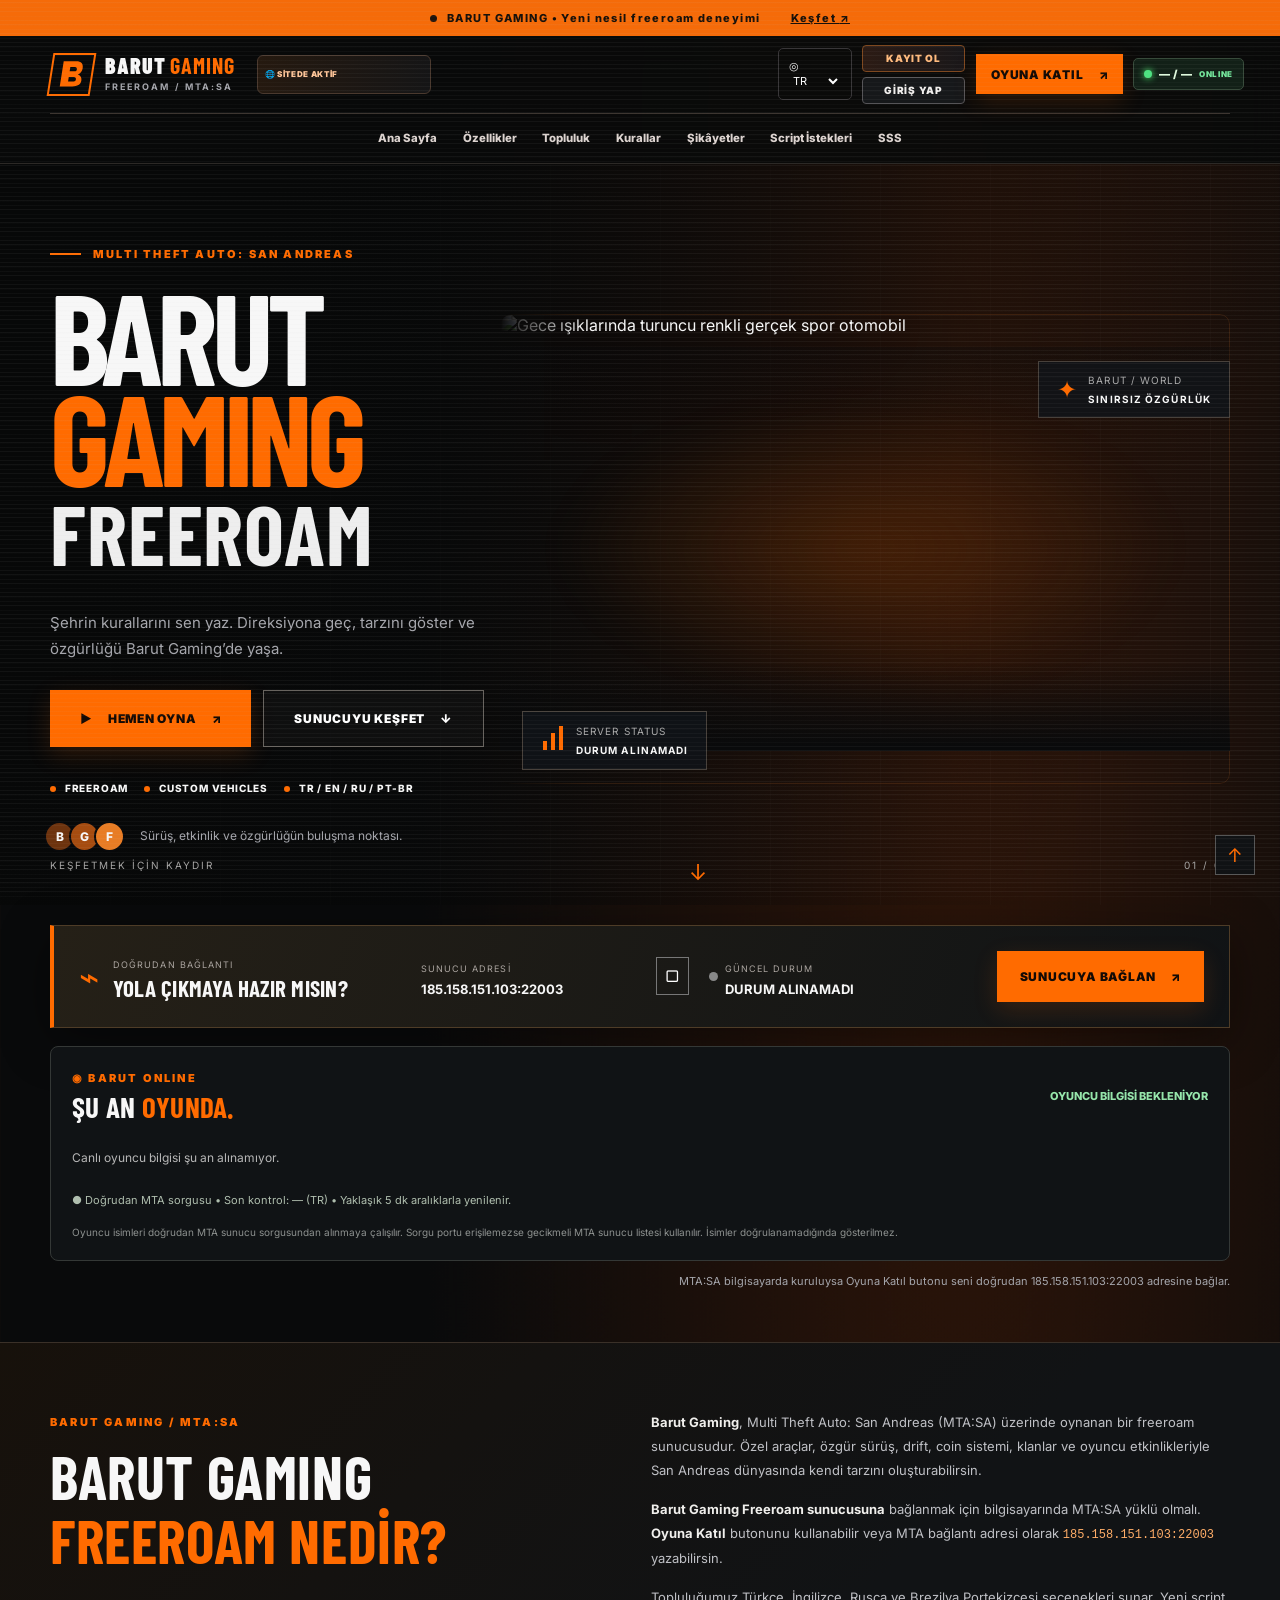
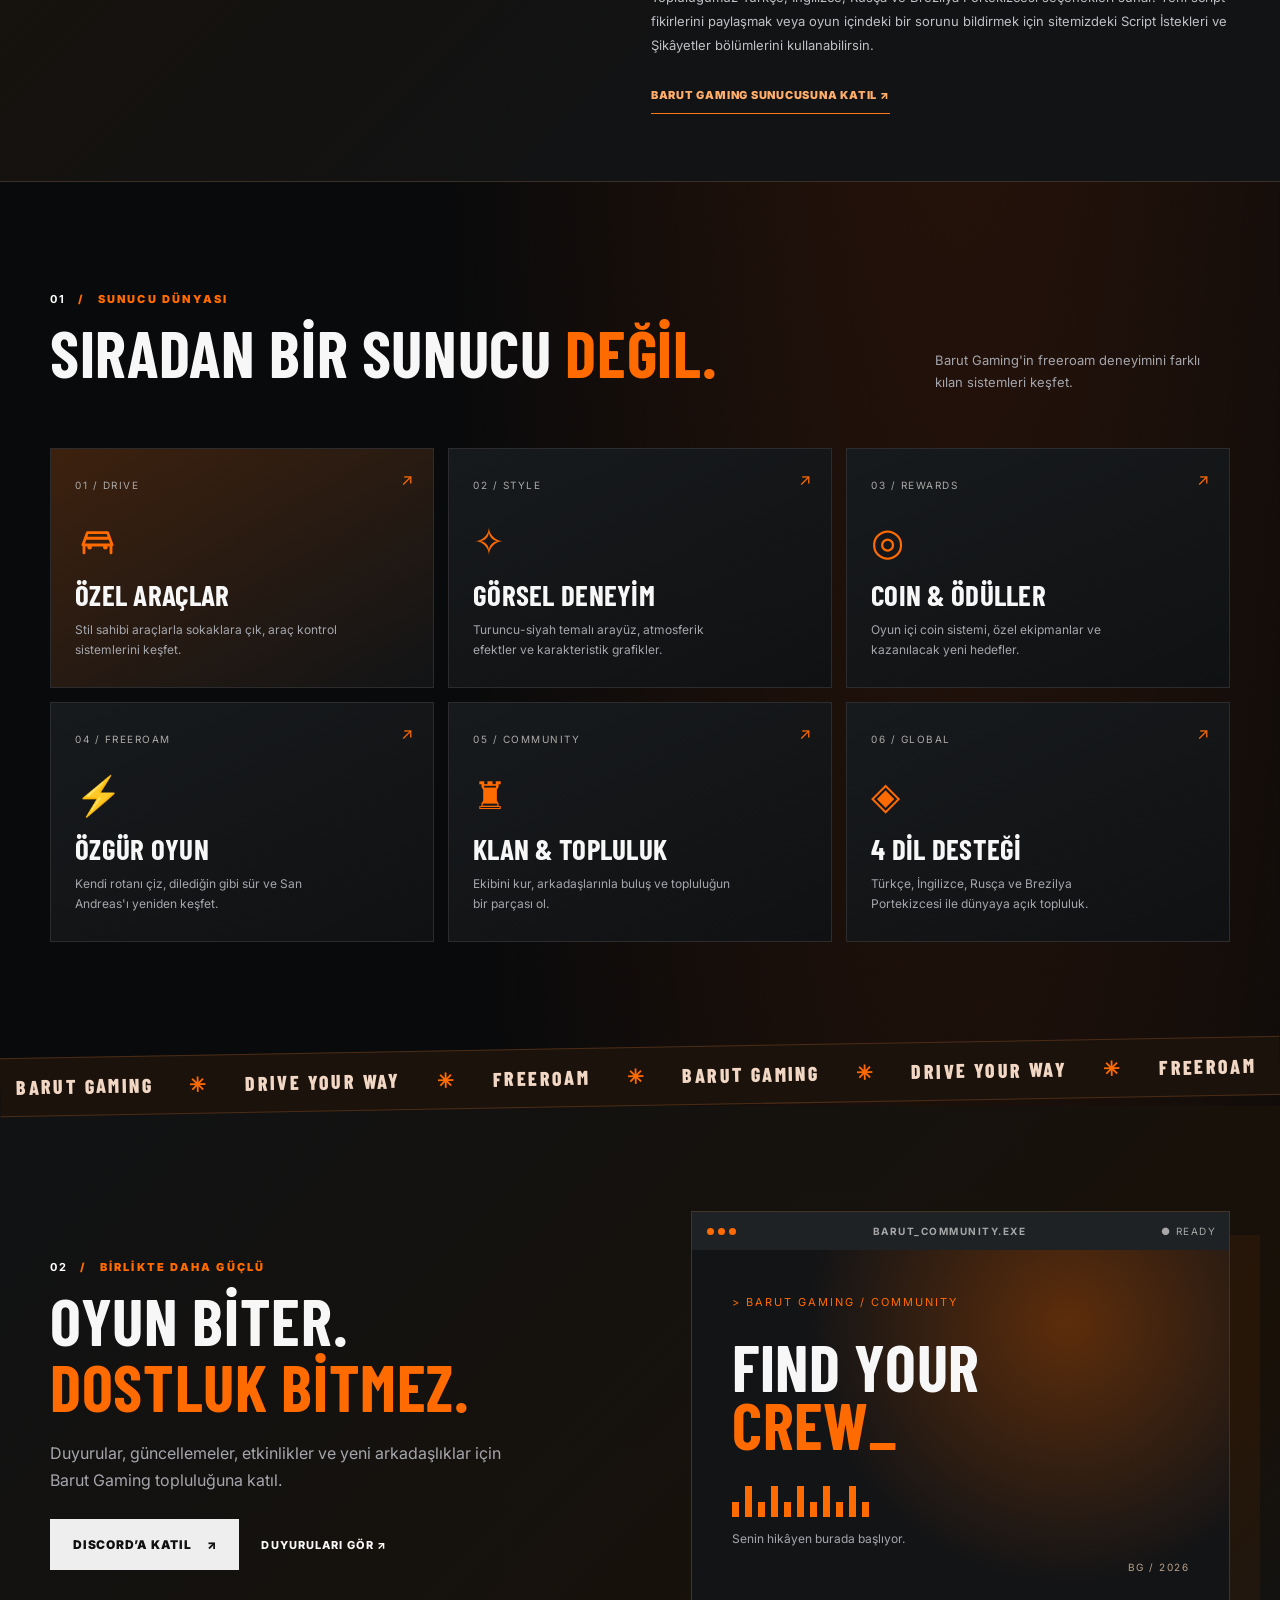
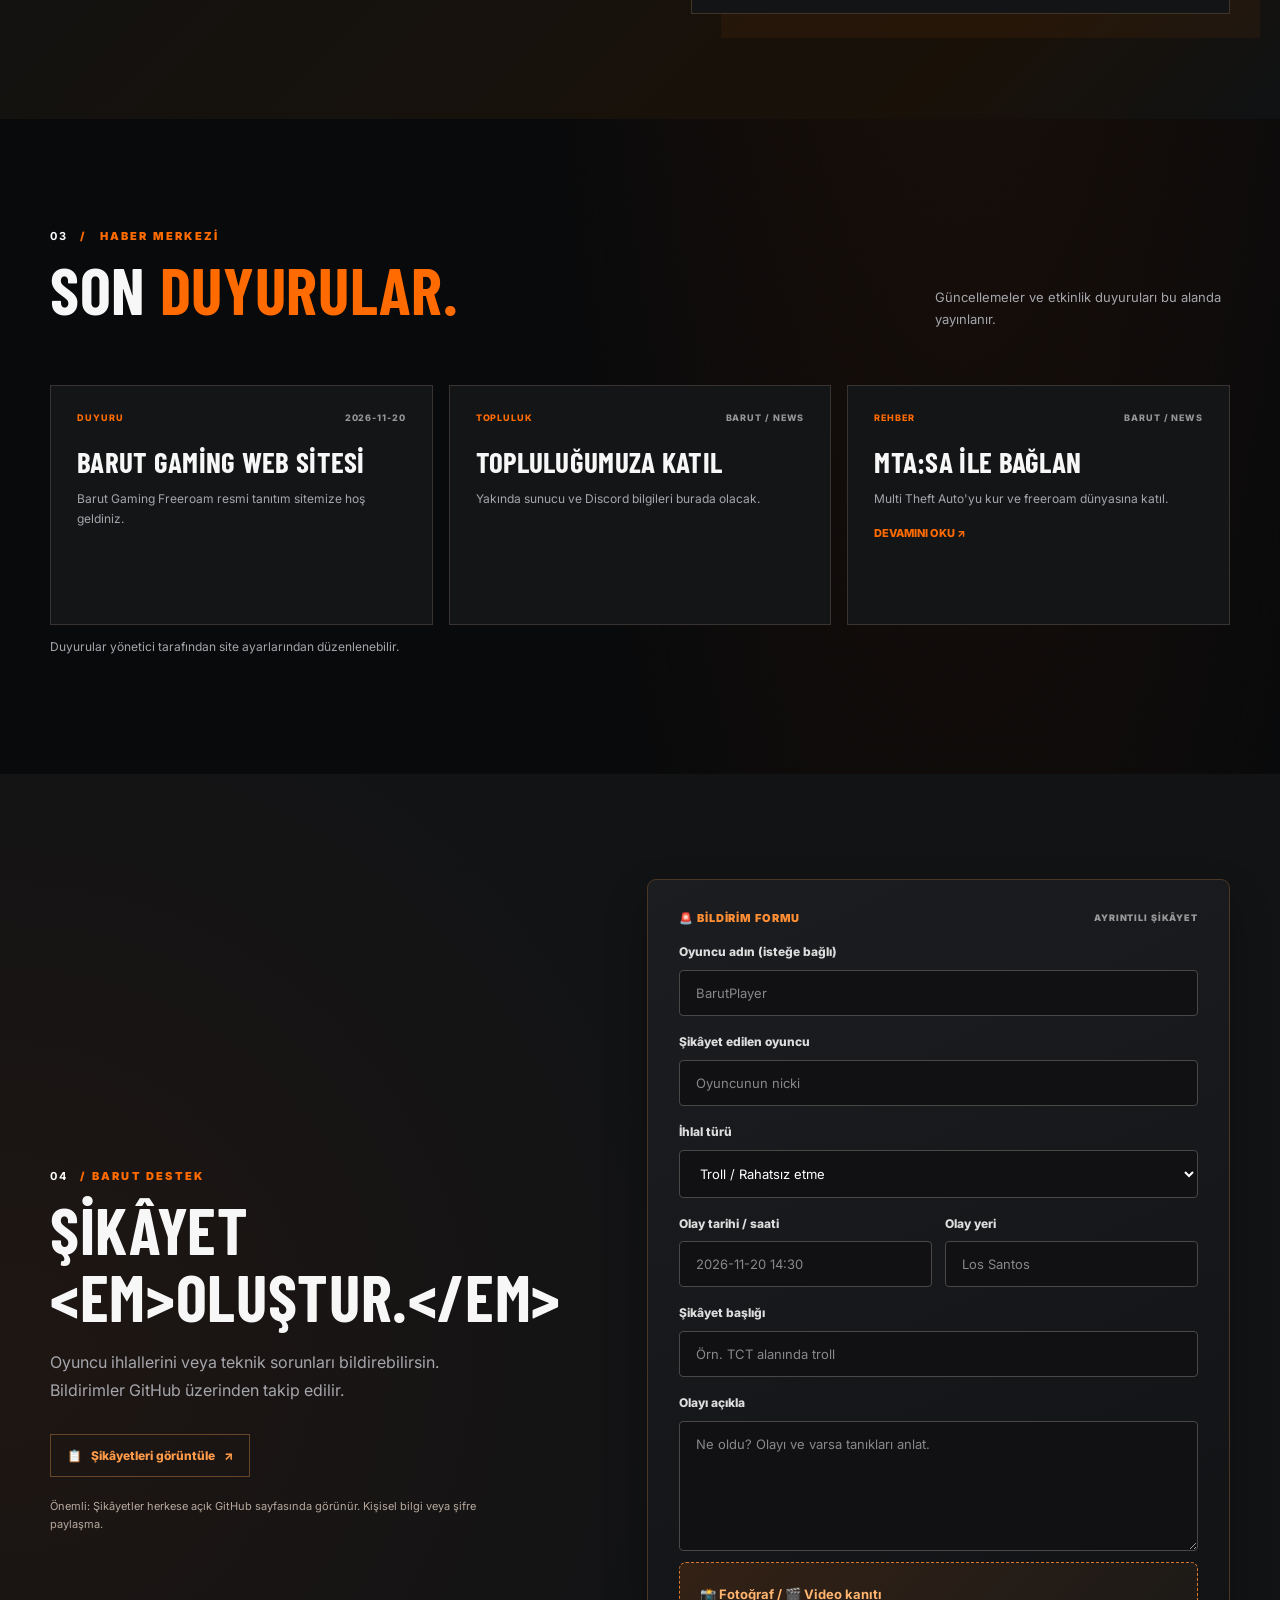
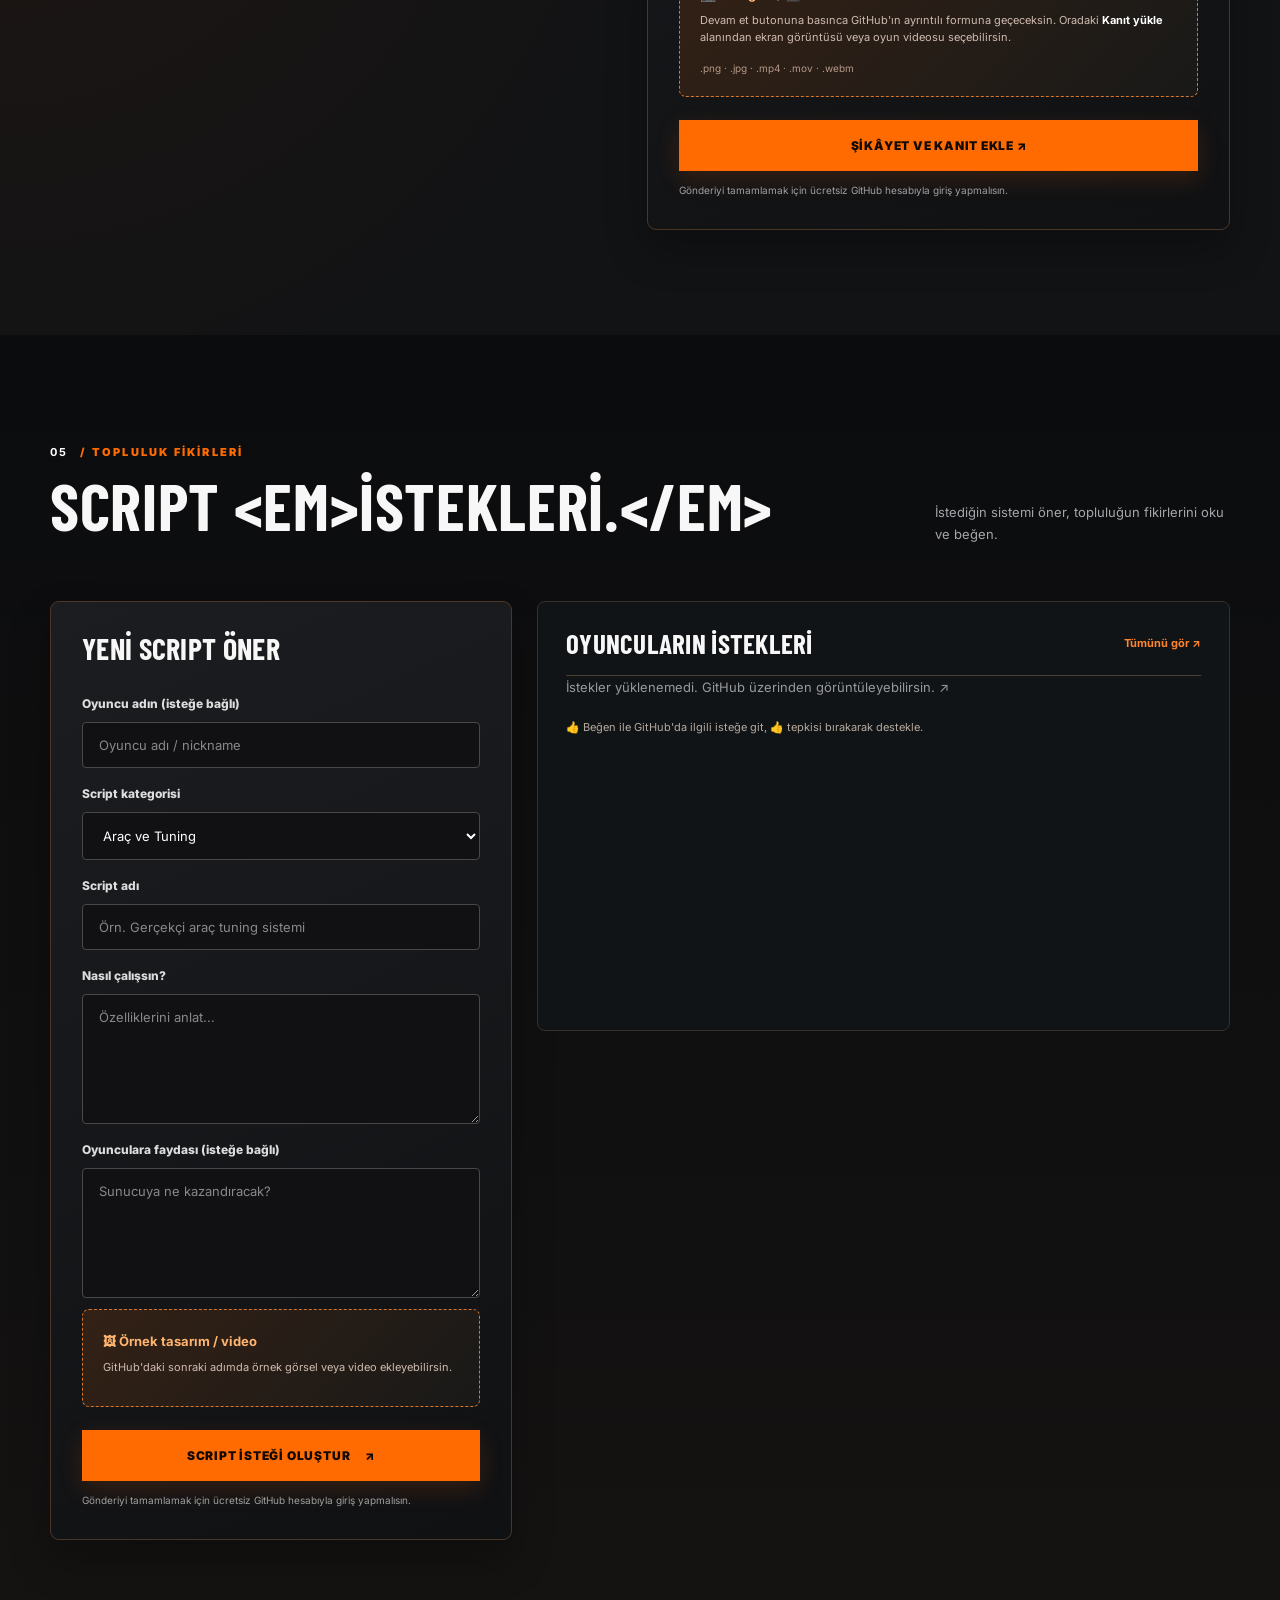
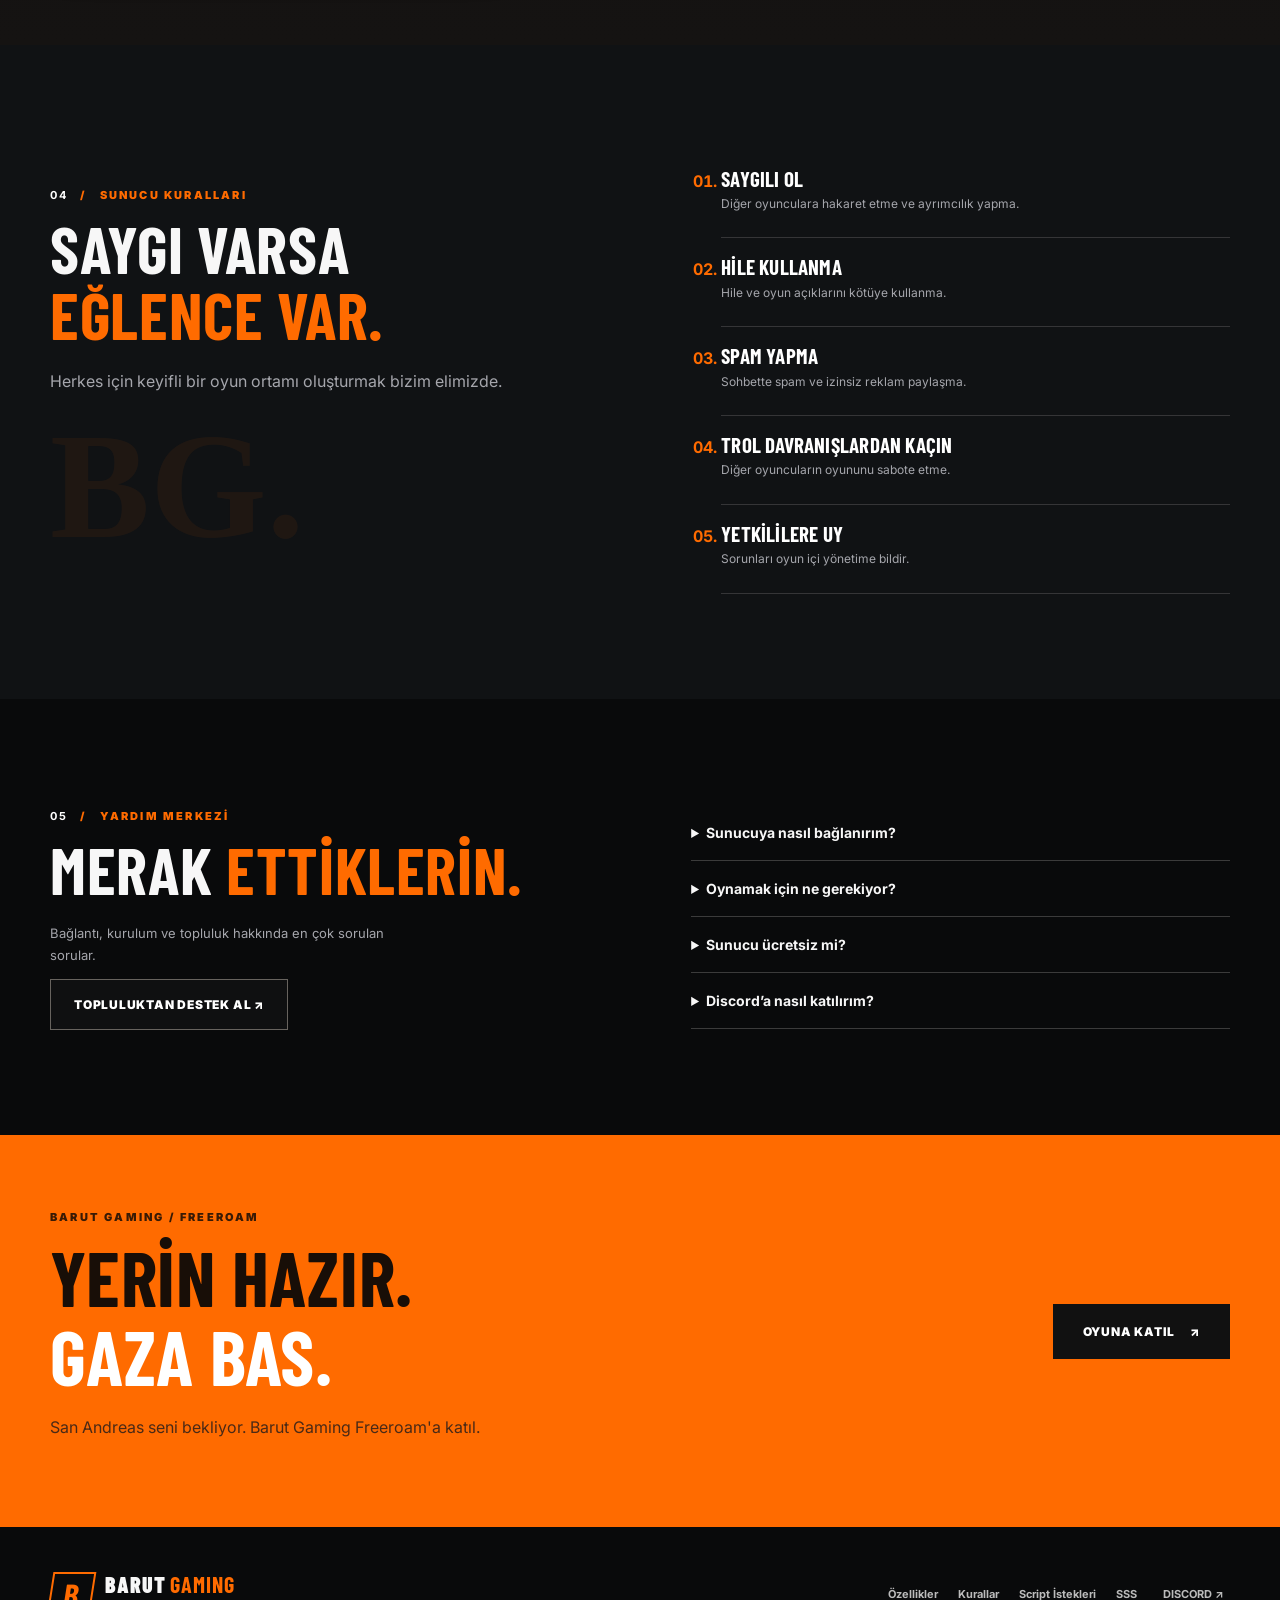
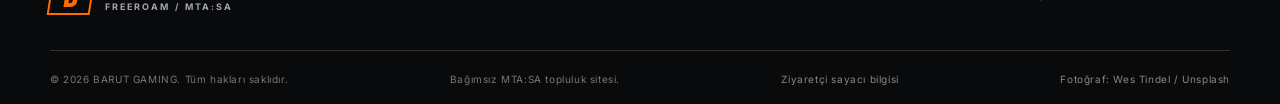
==== commit 60661aa8: "Invalidate cached site CSS so desktop navigation is visible" ====
--- a/index.html
+++ b/index.html
@@ -54,7 +54,7 @@
 }
   </script>
   <link rel="icon" type="image/svg+xml" href="assets/img/favicon.svg">
-  <link rel="stylesheet" href="assets/css/style.css?v=20261120b">
+  <link rel="stylesheet" href="assets/css/style.css?v=20261120-navigation-v5">
   <link rel="stylesheet" href="assets/css/account-v2.css?v=20261120a">
   <title>Barut Gaming | MTA:SA Freeroam Sunucusu – Oyna ve Katıl</title>
 </head>
--- a/assets/css/style.css
+++ b/assets/css/style.css
@@ -154,3 +154,97 @@
   .mobile-nav:not([hidden]){display:flex;flex-direction:column;gap:15px;padding:20px 24px;background:#0f1012;border-top:1px solid #363333}
   .mobile-nav a{font-size:12px;font-weight:750}
 }
+
+/* V5: Accessible full desktop navigation under the login/join actions.
+   Auth is external GitHub only. Do not fake a login state. */
+@media(min-width:1050px){
+  .site-header .nav{
+    display:grid !important;
+    grid-template-columns:max-content minmax(80px,1fr) max-content !important;
+    grid-template-rows:minmax(76px,auto) 51px !important;
+    gap:0 22px !important;
+    align-items:center !important;
+    min-height:127px !important;
+  }
+  .site-header .brand{
+    grid-column:1 !important;
+    grid-row:1 !important;
+    margin:0 !important;
+    min-width:0 !important;
+  }
+  .site-header .site-live-visitors{
+    grid-column:2 !important;
+    grid-row:1 !important;
+    justify-self:start !important;
+    margin:0 !important;
+    max-width:190px !important;
+  }
+  .site-header .nav__right{
+    grid-column:3 !important;
+    grid-row:1 !important;
+    margin:0 !important;
+    gap:10px !important;
+    justify-self:end !important;
+    display:flex !important;
+    align-items:center !important;
+  }
+  .site-header .desktop-nav{
+    grid-column:1 / -1 !important;
+    grid-row:2 !important;
+    display:flex !important;
+    justify-content:center !important;
+    align-items:center !important;
+    flex-wrap:wrap !important;
+    gap:8px clamp(13px,2vw,28px) !important;
+    margin:0 !important;
+    padding:9px 4px 10px !important;
+    border-top:1px solid #3b332e !important;
+  }
+  .site-header .desktop-nav a{
+    display:inline-flex;
+    align-items:center;
+    min-height:30px;
+    white-space:nowrap;
+    font-size:clamp(10px,.89vw,12px) !important;
+    font-weight:800 !important;
+    color:#ddd4d0 !important;
+    transition:color .18s;
+  }
+  .site-header .desktop-nav a:hover,
+  .site-header .desktop-nav a:focus-visible{color:#ff8529 !important}
+  .site-header .menu-toggle{display:none !important}
+  .site-header .header-auth{display:flex !important}
+  .site-header .desktop-join{display:inline-flex !important}
+}
+@media(min-width:1050px) and (max-width:1220px){
+  .site-header .nav{column-gap:12px !important}
+  .site-header .brand__name{font-size:21px !important}
+  .site-header .site-live-visitors{max-width:137px !important}
+  .site-header .site-live-visitors__label{font-size:8px !important}
+  .site-header .nav__right{gap:6px !important}
+  .site-header .header-auth{flex-basis:94px !important}
+  .site-header .online-mini{font-size:10px !important}
+  .site-header .lang-select{padding:8px !important}
+  .site-header .desktop-join{padding:10px 13px !important}
+}
+@media(max-width:1049px){
+  .site-header .desktop-nav{display:none !important}
+  .site-header .menu-toggle{display:block !important}
+  .site-header .nav{display:flex !important;min-height:74px !important}
+  .site-header .nav__right{margin-left:auto !important}
+  .site-header .mobile-nav:not([hidden]){
+    display:flex !important;
+    flex-direction:column;
+    gap:13px;
+    padding:20px max(15px,calc((100vw - 1180px)/2));
+    border-top:1px solid #3c312a;
+    background:#111315;
+  }
+  .site-header .mobile-nav a{
+    font-size:13px;
+    min-height:32px;
+    display:flex;
+    align-items:center;
+    font-weight:750;
+  }
+}
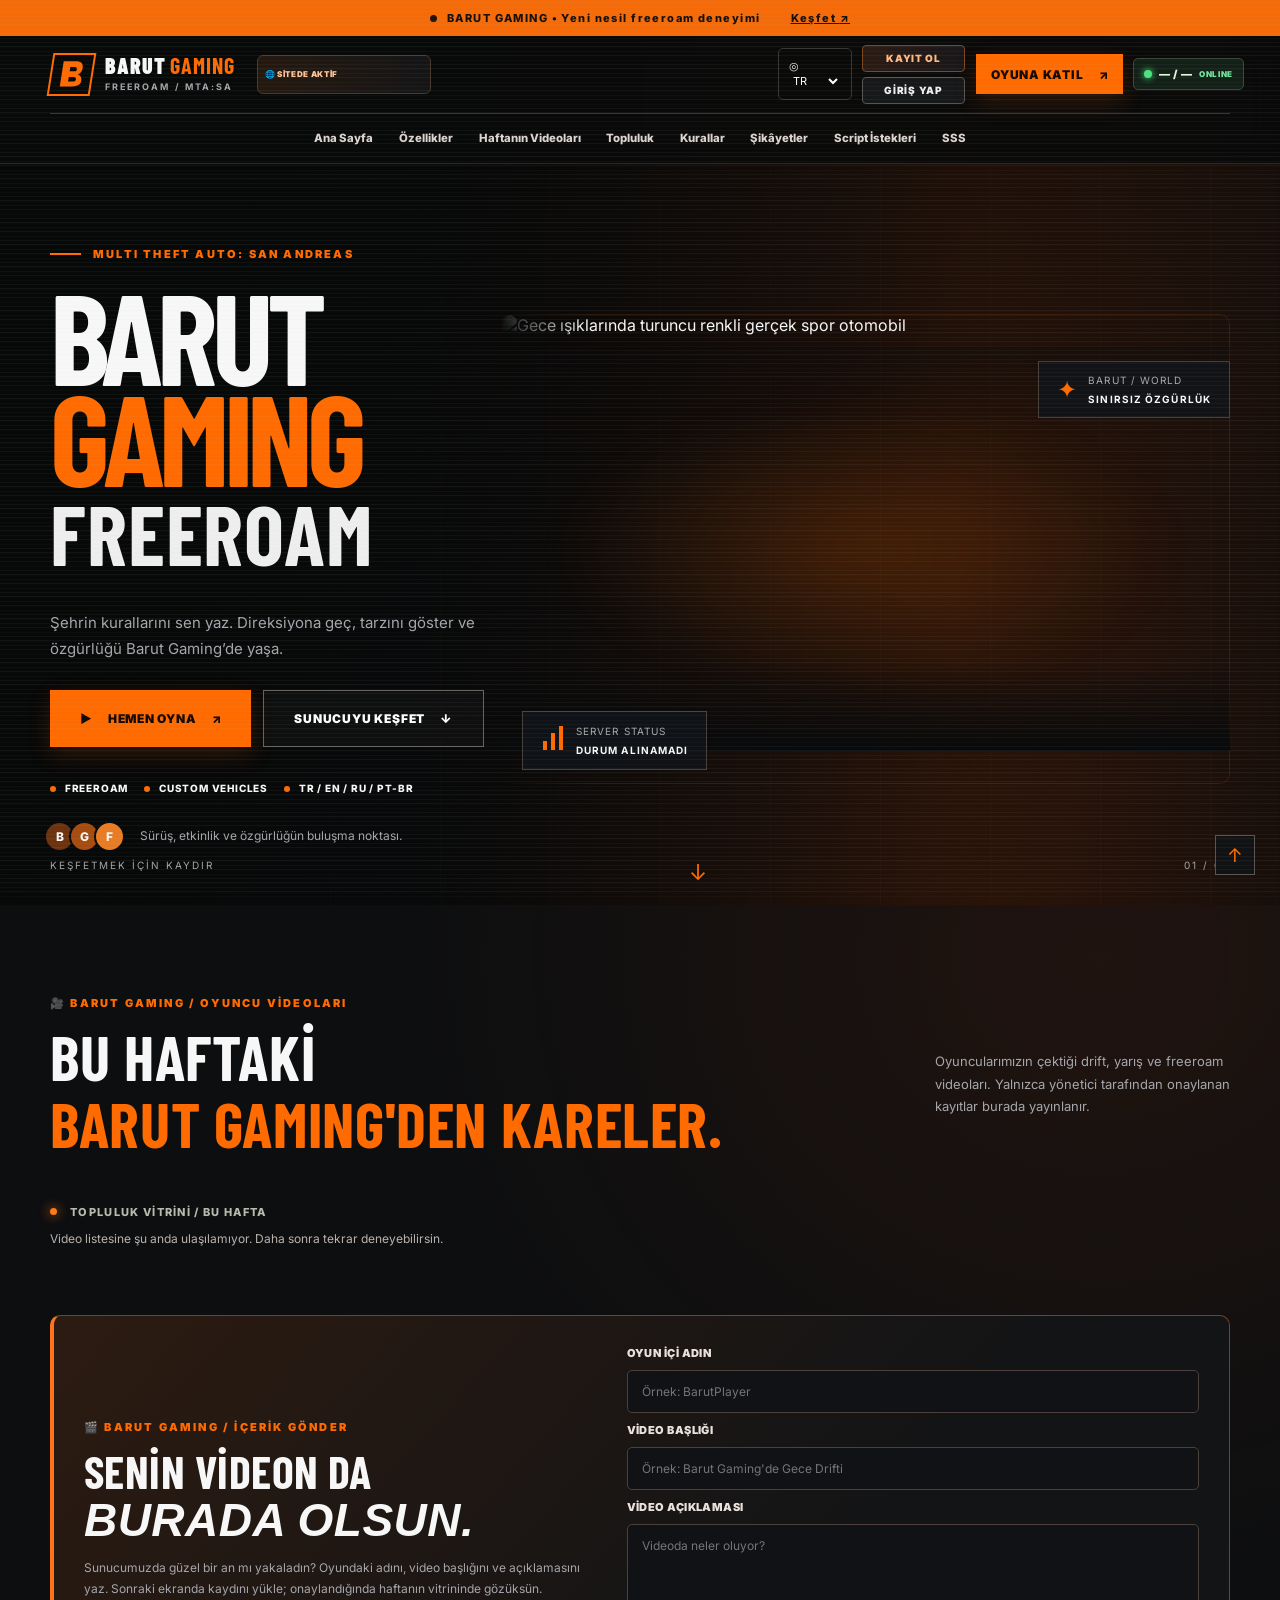
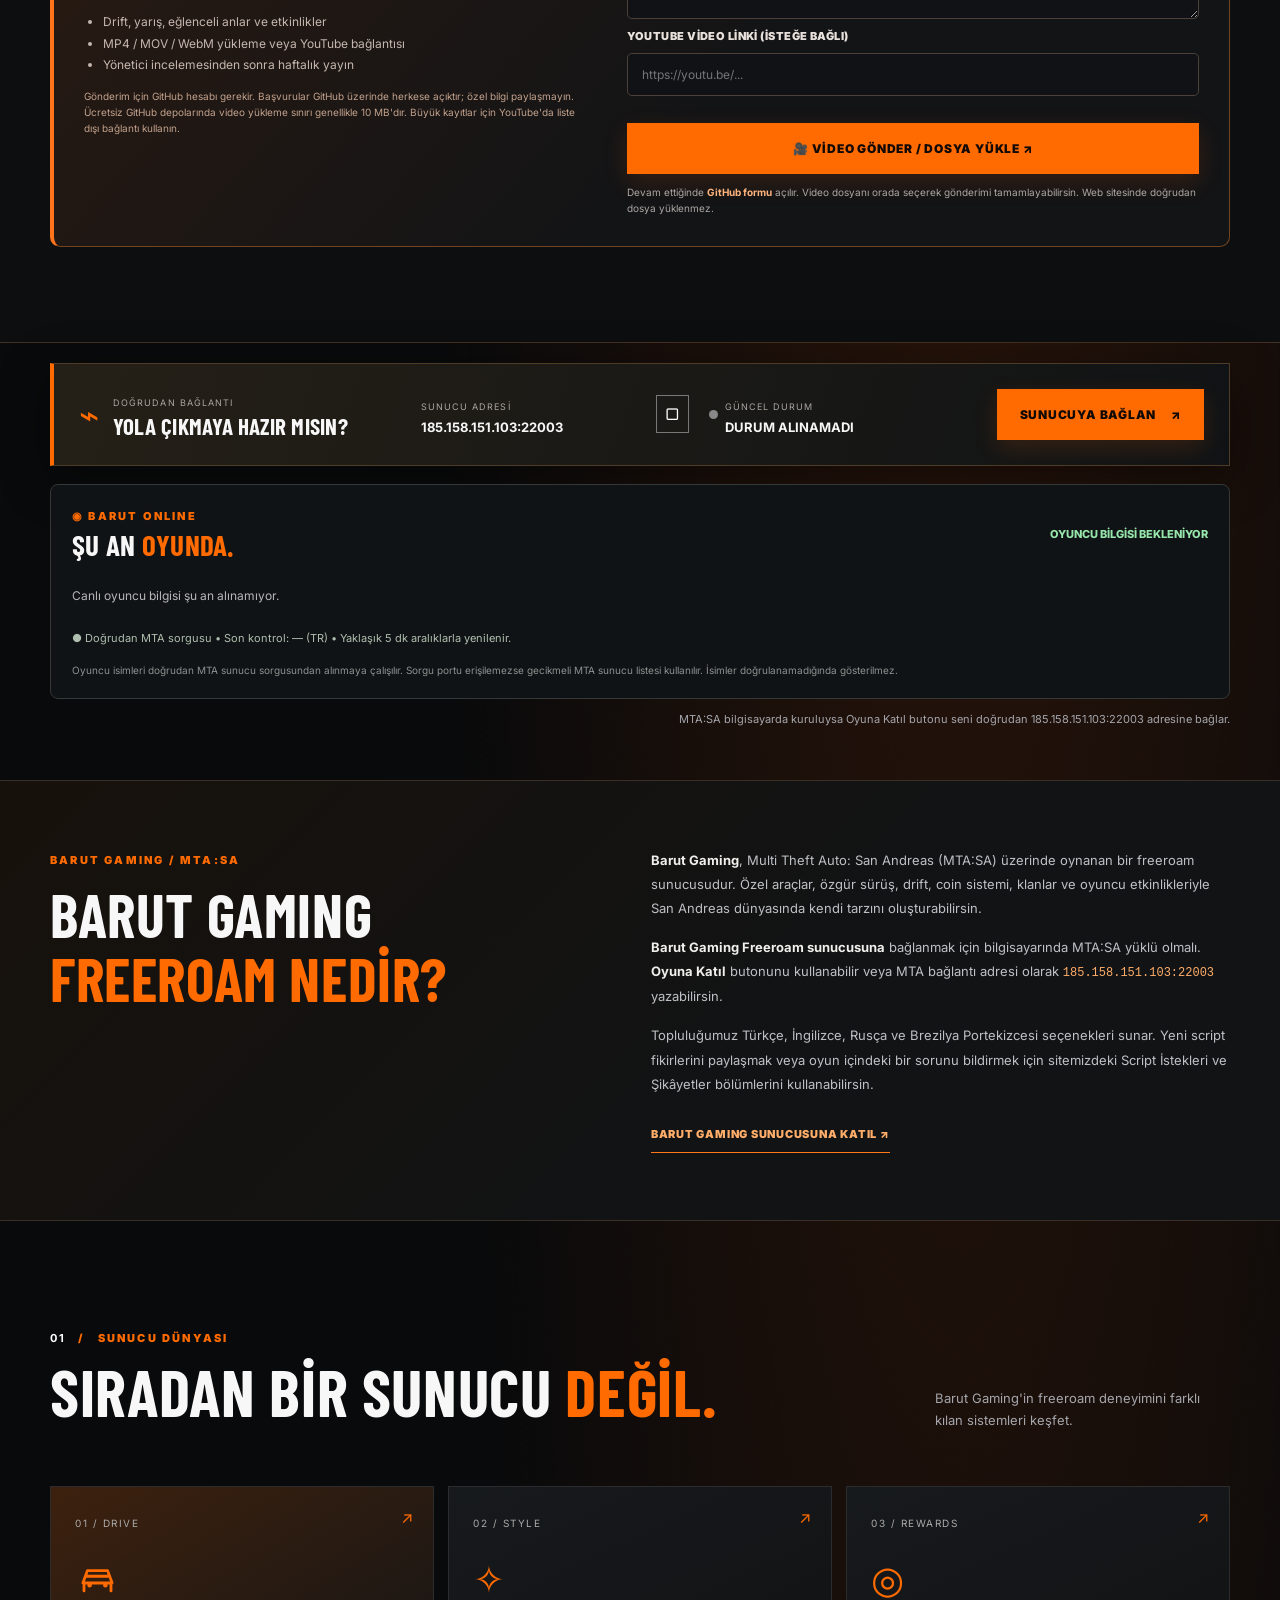
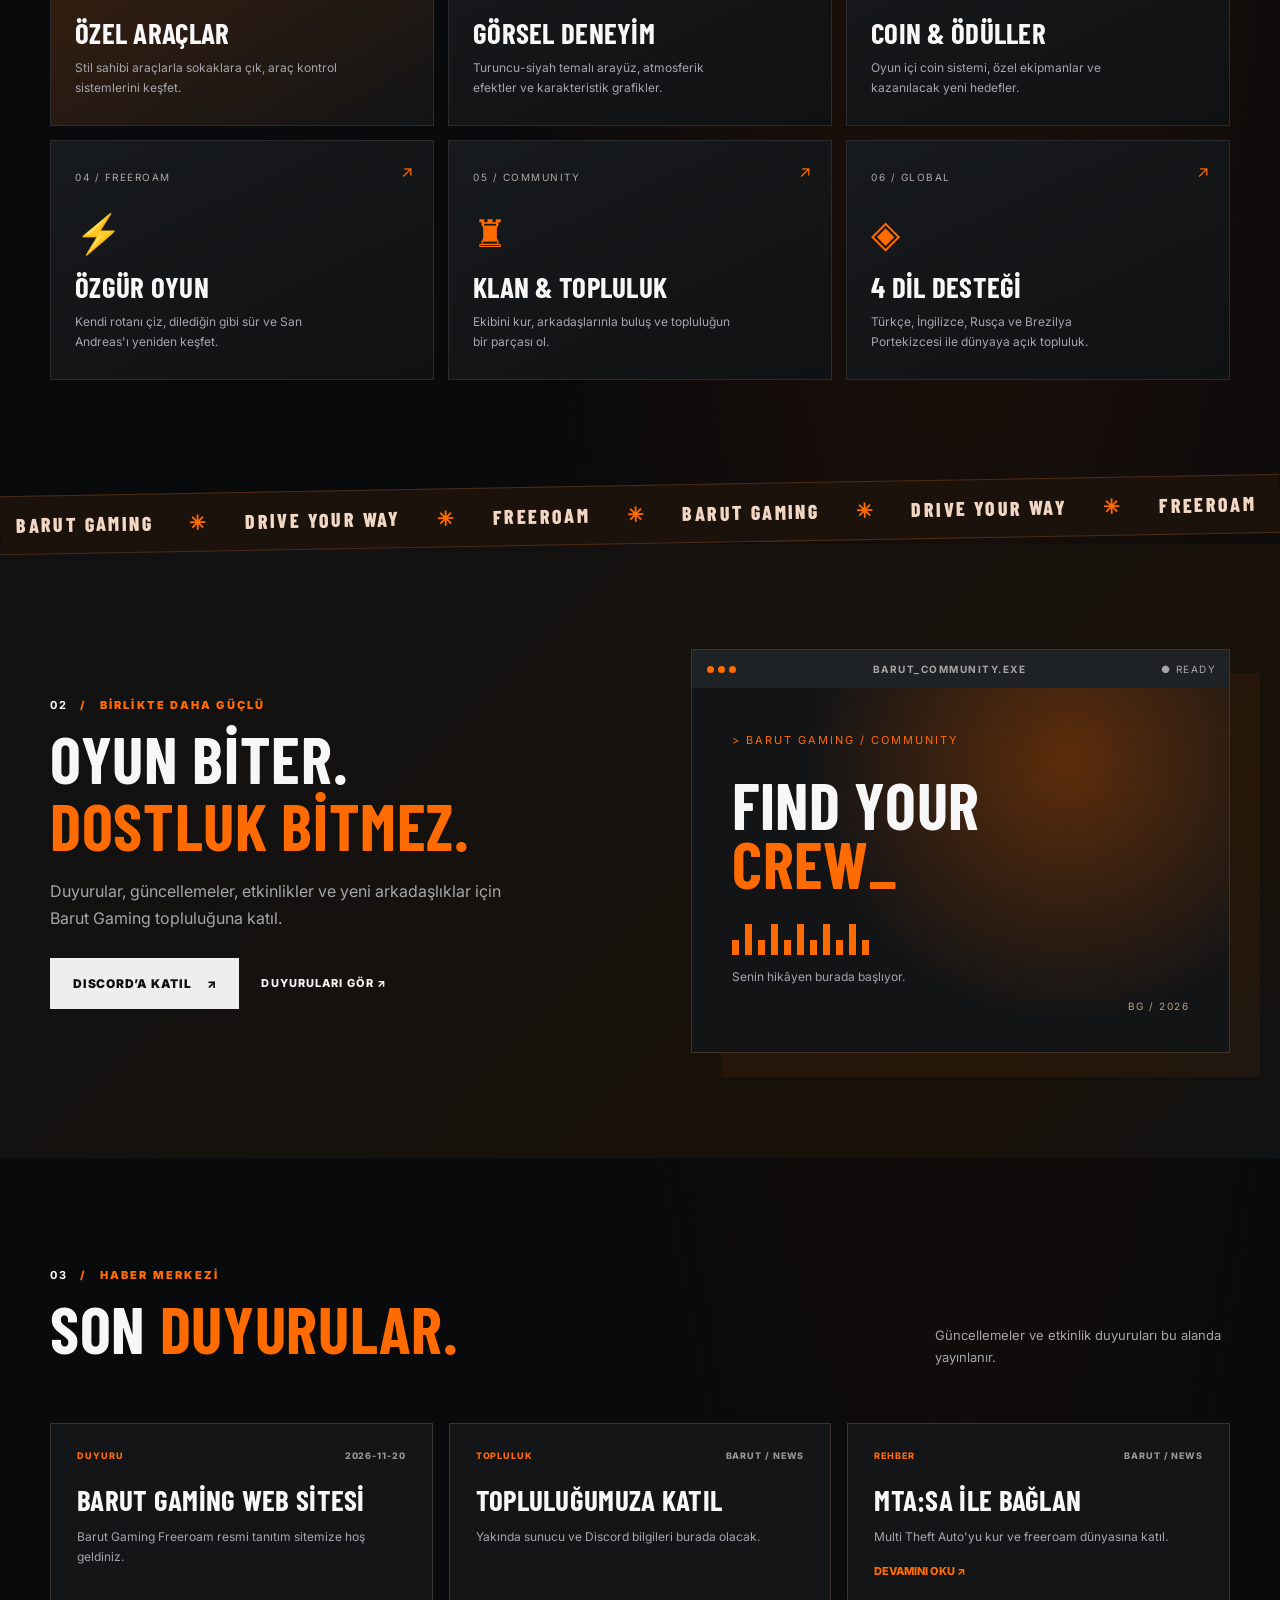
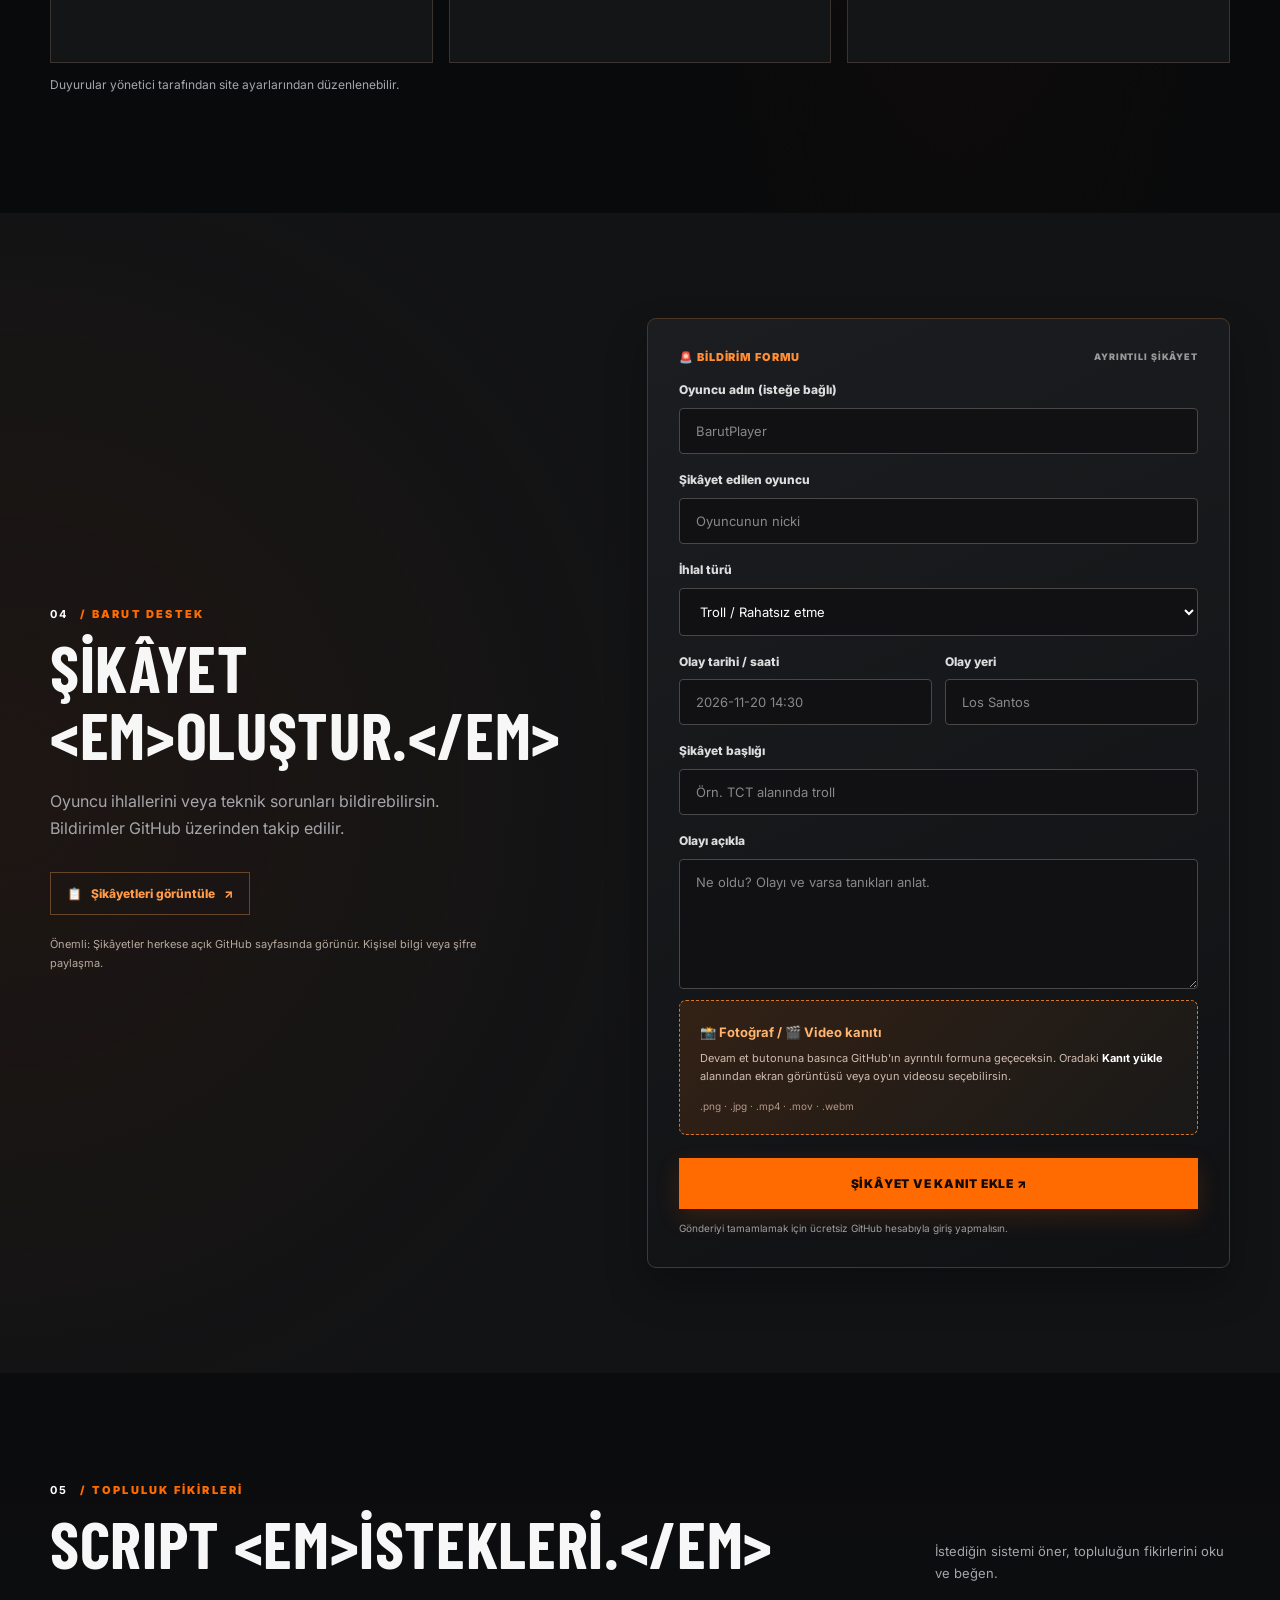
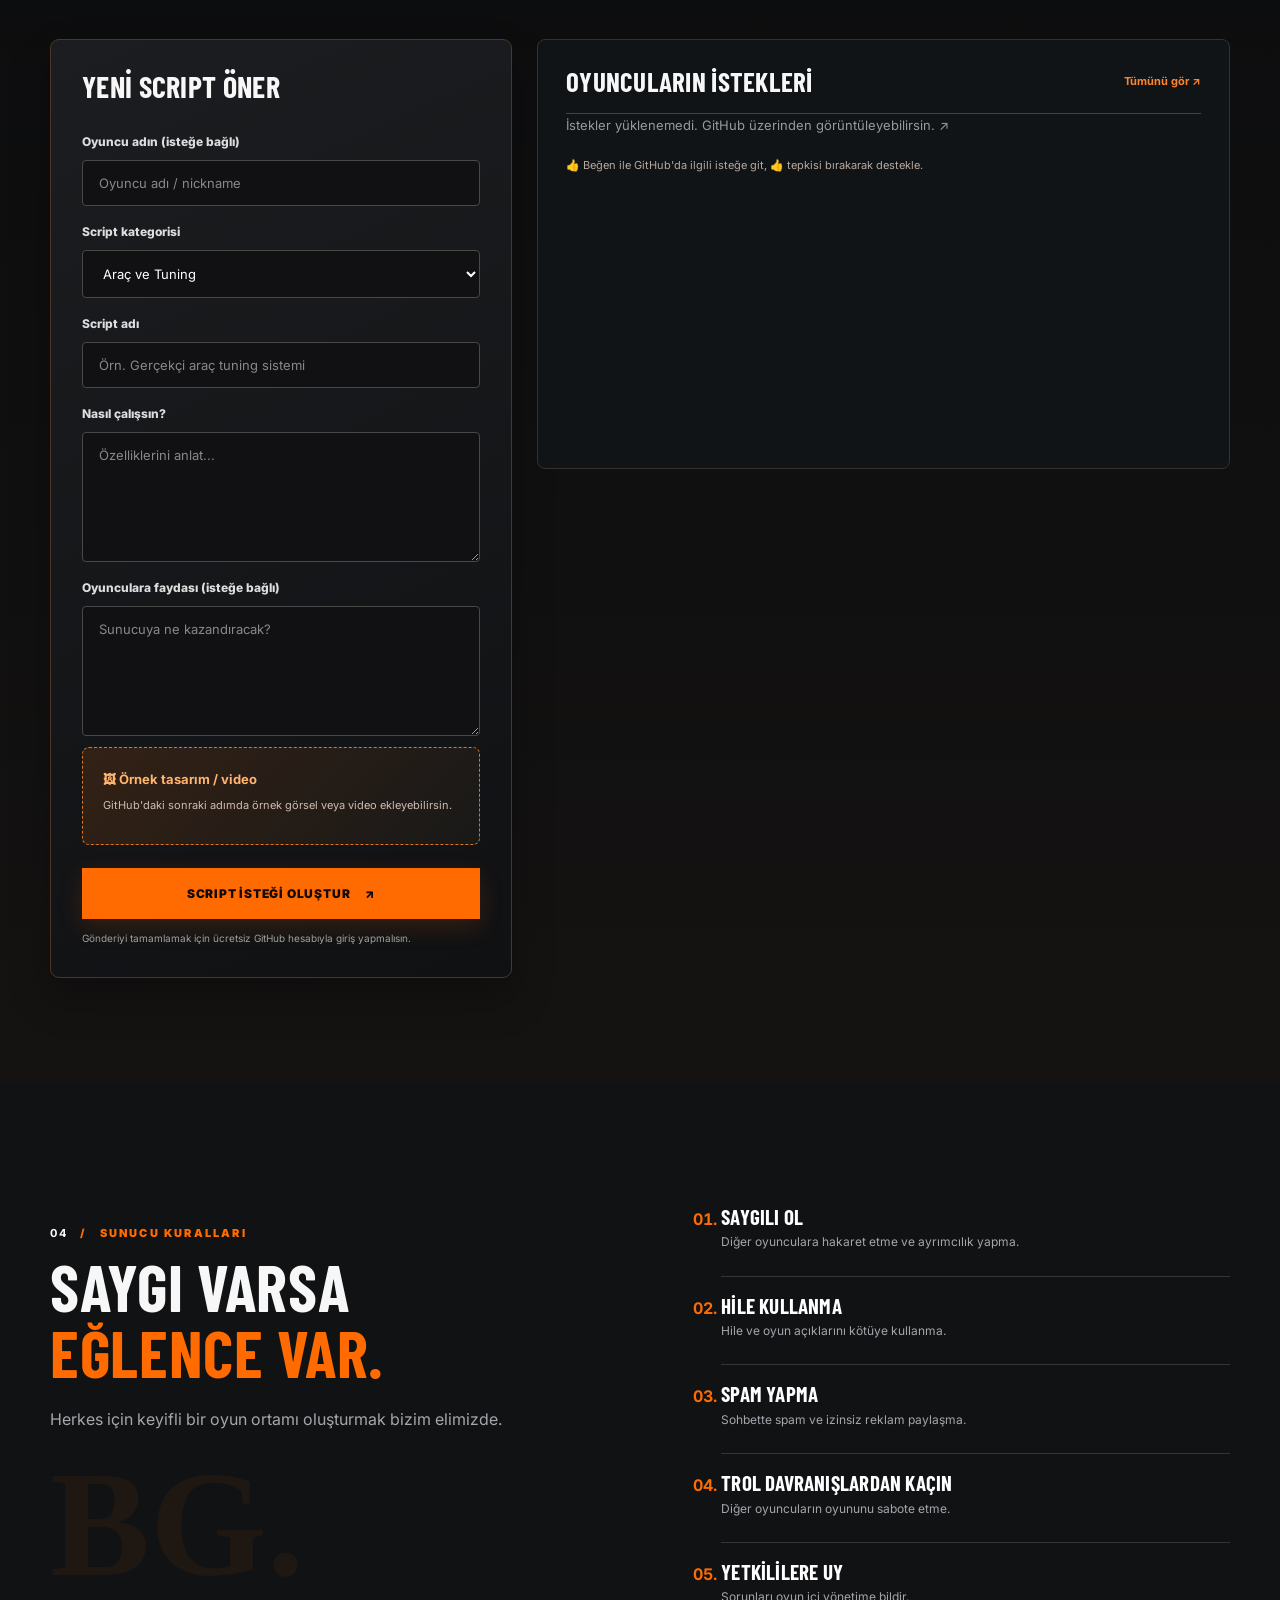
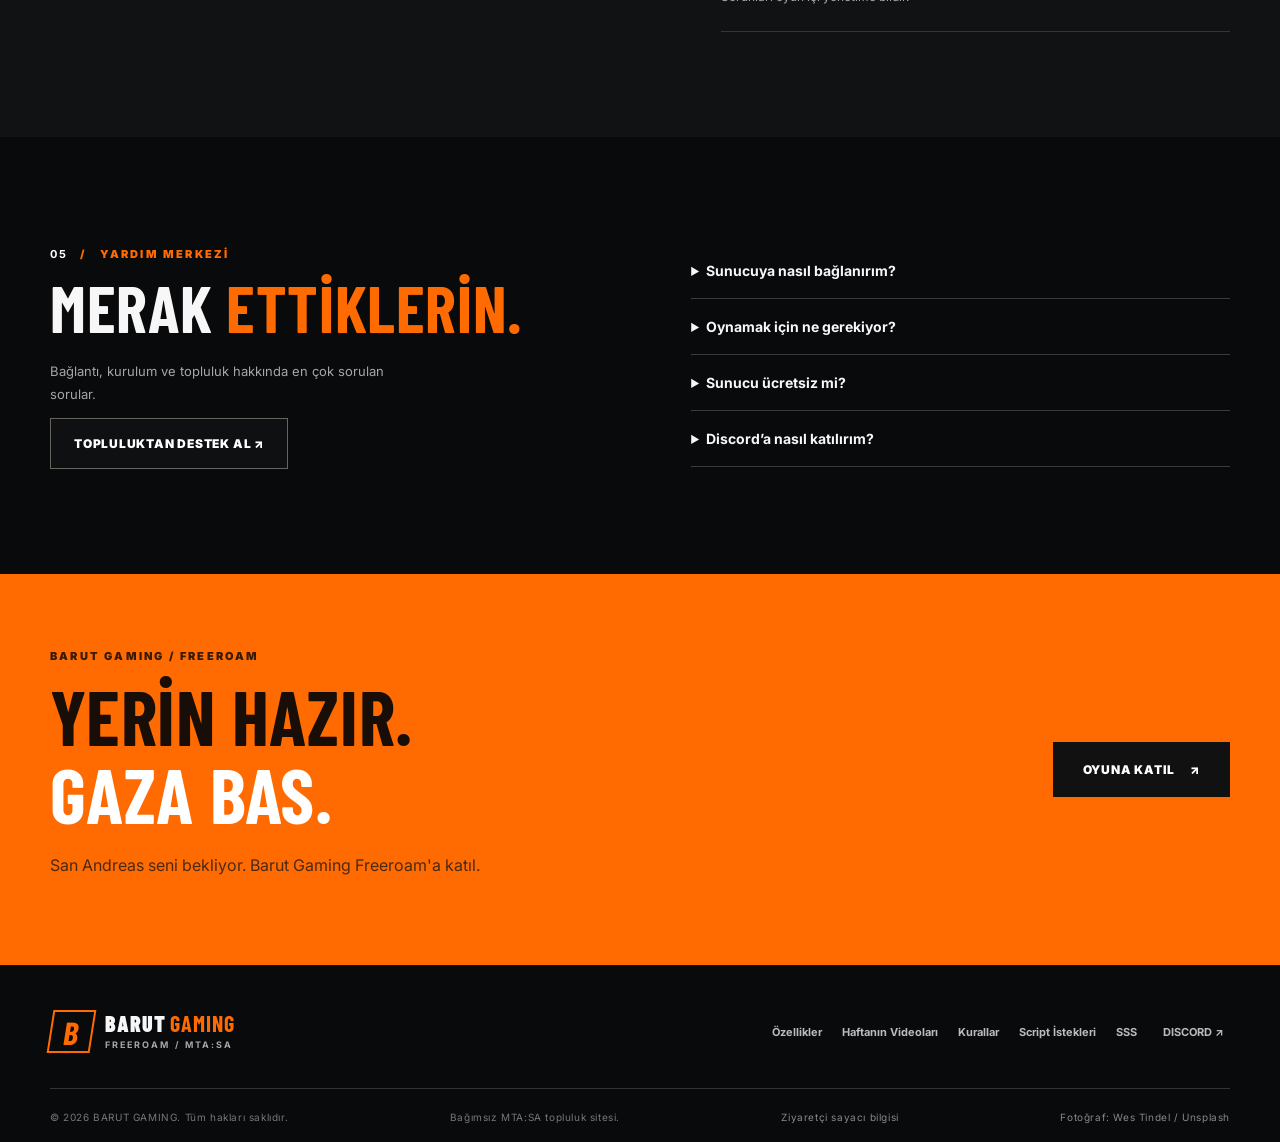
==== commit 7047f6a0: "Add player video submissions and moderated weekly Barut Gaming video showcase next to gallery" ====
--- a/index.html
+++ b/index.html
@@ -55,6 +55,7 @@
   </script>
   <link rel="icon" type="image/svg+xml" href="assets/img/favicon.svg">
   <link rel="stylesheet" href="assets/css/style.css?v=20261120-navigation-v5">
+  <link rel="stylesheet" href="assets/css/weekly-videos.css?v=1">
   <link rel="stylesheet" href="assets/css/account-v2.css?v=20261120a">
   <title>Barut Gaming | MTA:SA Freeroam Sunucusu – Oyna ve Katıl</title>
 </head>
@@ -80,7 +81,7 @@
 </div>
       <nav class="desktop-nav" aria-label="Ana menü">
         <a href="#top" data-i18n="navHome">Ana Sayfa</a>
-        <a href="#features" data-i18n="navFeatures">Özellikler</a><a href="#galeri" class="gallery-nav-link" data-gallery-nav hidden>Galeri</a>
+        <a href="#features" data-i18n="navFeatures">Özellikler</a><a href="#galeri" class="gallery-nav-link" data-gallery-nav hidden>Galeri</a><a href="#haftanin-kareleri">Haftanın Videoları</a>
         <a href="#community" data-i18n="navCommunity">Topluluk</a>
         <a href="#rules" data-i18n="navRules">Kurallar</a>
         <a href="#reports" data-i18n="navReports">Şikâyetler</a><a href="#suggestions" data-i18n="navIdeas">Script İstekleri</a><a href="#faq" data-i18n="navFaq">SSS</a>
@@ -102,7 +103,7 @@
       </div>
     </div>
     <nav class="mobile-nav" id="mobileNav" aria-label="Mobil menü" hidden>
-      <a href="#top" data-i18n="navHome">Ana Sayfa</a><a href="#features" data-i18n="navFeatures">Özellikler</a><a href="#galeri" class="gallery-nav-link" data-gallery-nav hidden>Galeri</a><a href="#community" data-i18n="navCommunity">Topluluk</a><a href="#reports" data-i18n="navReports">Şikâyetler</a><a href="#suggestions" data-i18n="navIdeas">Script İstekleri</a><a href="#rules" data-i18n="navRules">Kurallar</a><a href="#faq" data-i18n="navFaq">SSS</a>
+      <a href="#top" data-i18n="navHome">Ana Sayfa</a><a href="#features" data-i18n="navFeatures">Özellikler</a><a href="#galeri" class="gallery-nav-link" data-gallery-nav hidden>Galeri</a><a href="#haftanin-kareleri">Haftanın Videoları</a><a href="#community" data-i18n="navCommunity">Topluluk</a><a href="#reports" data-i18n="navReports">Şikâyetler</a><a href="#suggestions" data-i18n="navIdeas">Script İstekleri</a><a href="#rules" data-i18n="navRules">Kurallar</a><a href="#faq" data-i18n="navFaq">SSS</a>
       <div class="mobile-auth" role="group" aria-label="Kullanıcı hesabı">
         <button type="button" data-account-open="signup"><span data-account-i18n="register">KAYIT OL</span></button>
         <button type="button" data-account-open="login"><span data-account-i18n="login">GİRİŞ YAP</span></button>
@@ -156,6 +157,51 @@
       <button class="gallery-lightbox__close" type="button" data-gallery-close aria-label="Kapat">×</button>
       <img id="galleryLightboxImg" alt="" decoding="async">
       <div class="gallery-lightbox__meta"><span id="galleryLightboxCategory">BARUT GAMING</span><h3 id="galleryLightboxTitle"></h3></div>
+    </dialog>
+
+    <section class="weekly-videos" id="haftanin-kareleri" aria-labelledby="weeklyTitle">
+      <div class="container">
+        <div class="section-heading">
+          <div><span class="kicker">🎥 BARUT GAMING / OYUNCU VİDEOLARI</span>
+            <h2 id="weeklyTitle">BU HAFTAKİ<br><em>BARUT GAMING'DEN KARELER.</em></h2></div>
+          <p class="weekly-videos__lede">Oyuncularımızın çektiği drift, yarış ve freeroam videoları. Yalnızca yönetici tarafından onaylanan kayıtlar burada yayınlanır.</p>
+        </div>
+        <div class="weekly-videos__headline"><span class="weekly-videos__pulse"></span> TOPLULUK VİTRİNİ / BU HAFTA</div>
+        <p class="weekly-videos__status" id="weeklyVideosState" role="status" aria-live="polite">Onaylı videolar yükleniyor...</p>
+        <div class="weekly-videos__cards" id="weeklyVideosGrid" aria-label="Bu haftanın onaylı videoları"></div>
+        <div class="weekly-videos__submission" id="video-gonder">
+          <div>
+            <span class="kicker">🎬 BARUT GAMING / İÇERİK GÖNDER</span>
+            <h3>SENİN VİDEON DA<br><em>BURADA OLSUN.</em></h3>
+            <p>Sunucumuzda güzel bir an mı yakaladın? Oyundaki adını, video başlığını ve açıklamasını yaz. Sonraki ekranda kaydını yükle; onaylandığında haftanın vitrininde gözüksün.</p>
+            <ul>
+              <li>Drift, yarış, eğlenceli anlar ve etkinlikler</li>
+              <li>MP4 / MOV / WebM yükleme veya YouTube bağlantısı</li>
+              <li>Yönetici incelemesinden sonra haftalık yayın</li>
+            </ul>
+            <p class="weekly-videos__note">Gönderim için GitHub hesabı gerekir. Başvurular GitHub üzerinde herkese açıktır; özel bilgi paylaşmayın. Ücretsiz GitHub depolarında video yükleme sınırı genellikle 10 MB'dır. Büyük kayıtlar için YouTube'da liste dışı bağlantı kullanın.</p>
+          </div>
+          <form class="weekly-video-form" id="weeklyVideoForm">
+            <label for="weeklyNick">OYUN İÇİ ADIN</label>
+            <input id="weeklyNick" name="player" type="text" minlength="2" maxlength="44" autocomplete="off" required placeholder="Örnek: BarutPlayer">
+            <label for="weeklyTitleInput">VİDEO BAŞLIĞI</label>
+            <input id="weeklyTitleInput" name="video-title" type="text" minlength="4" maxlength="90" required placeholder="Örnek: Barut Gaming'de Gece Drifti">
+            <label for="weeklyDescription">VİDEO AÇIKLAMASI</label>
+            <textarea id="weeklyDescription" name="description" minlength="10" maxlength="550" rows="3" required placeholder="Videoda neler oluyor?"></textarea>
+            <label for="weeklyYoutube">YOUTUBE VİDEO LİNKİ (İSTEĞE BAĞLI)</label>
+            <input id="weeklyYoutube" name="youtube" type="url" maxlength="300" placeholder="https://youtu.be/...">
+            <p id="weeklyVideoHelp" class="weekly-video-help" aria-live="polite"></p>
+            <button class="btn btn--primary" type="submit">🎥 VİDEO GÖNDER / DOSYA YÜKLE ↗</button>
+            <small>Devam ettiğinde <strong>GitHub formu</strong> açılır. Video dosyanı orada seçerek gönderimi tamamlayabilirsin. Web sitesinde doğrudan dosya yüklenmez.</small>
+          </form>
+        </div>
+      </div>
+    </section>
+    <dialog class="weekly-video-dialog" id="weeklyVideoDialog" aria-labelledby="weeklyVideoDialogTitle">
+      <button type="button" class="weekly-video-dialog__close" data-weekly-close aria-label="Videoyu kapat">×</button>
+      <h3 id="weeklyVideoDialogTitle">BARUT GAMING • VİDEO</h3>
+      <div id="weeklyVideoPlayer"></div>
+      <div class="weekly-video-dialog__footer"><a id="weeklyVideoSource" target="_blank" rel="noopener noreferrer" href="https://github.com/ecerci555-spec/barut-gaming-freeroam/issues">KAYDIN ORİJİNALİNİ AÇ ↗</a></div>
     </dialog>
 
     <section class="server-panel section-top" id="connect" aria-labelledby="connectTitle">
@@ -286,7 +332,7 @@
     <section class="final-cta"><div class="container final-cta__inner"><div><span class="kicker">BARUT GAMING / FREEROAM</span><h2 data-i18n="ctaTitle">YERİN HAZIR.<br><em>GAZA BAS.</em></h2><p data-i18n="ctaDesc">San Andreas seni bekliyor. Barut Gaming Freeroam'a katıl.</p></div><button class="btn btn--dark btn--large" data-action="join"><span data-i18n="playNow">OYUNA KATIL</span> ↗</button></div></section>
   </main>
 
-  <footer class="footer"><div class="container footer__top"><a class="brand" href="#top"><span class="brand__mark" aria-hidden="true">B</span><span class="brand__name">BARUT <b>GAMING</b><small>FREEROAM / MTA:SA</small></span></a><div class="footer__links"><a href="#features" data-i18n="navFeatures">Özellikler</a><a href="#galeri" class="gallery-nav-link" data-gallery-nav hidden>Galeri</a><a href="#rules" data-i18n="navRules">Kurallar</a><a href="#suggestions" data-i18n="navIdeas">Script İstekleri</a><a href="#faq" data-i18n="navFaq">SSS</a><button data-action="discord">DISCORD ↗</button></div></div><div class="container footer__bottom"><span>© <span id="year">2026</span> BARUT GAMING. <span data-i18n="rights">Tüm hakları saklıdır.</span></span><span data-i18n="unofficial">Bağımsız MTA:SA topluluk sitesi.</span> <a href="https://whos.amung.us/legal/privacy/" target="_blank" rel="noopener noreferrer" style="font-size:10px;color:#888">Ziyaretçi sayacı bilgisi</a> <a href="https://unsplash.com/photos/9pgQF-z5V9g" target="_blank" rel="noopener noreferrer" style="font-size:10px;color:#888">Fotoğraf: Wes Tindel / Unsplash</a></div></footer>
+  <footer class="footer"><div class="container footer__top"><a class="brand" href="#top"><span class="brand__mark" aria-hidden="true">B</span><span class="brand__name">BARUT <b>GAMING</b><small>FREEROAM / MTA:SA</small></span></a><div class="footer__links"><a href="#features" data-i18n="navFeatures">Özellikler</a><a href="#galeri" class="gallery-nav-link" data-gallery-nav hidden>Galeri</a><a href="#haftanin-kareleri">Haftanın Videoları</a><a href="#rules" data-i18n="navRules">Kurallar</a><a href="#suggestions" data-i18n="navIdeas">Script İstekleri</a><a href="#faq" data-i18n="navFaq">SSS</a><button data-action="discord">DISCORD ↗</button></div></div><div class="container footer__bottom"><span>© <span id="year">2026</span> BARUT GAMING. <span data-i18n="rights">Tüm hakları saklıdır.</span></span><span data-i18n="unofficial">Bağımsız MTA:SA topluluk sitesi.</span> <a href="https://whos.amung.us/legal/privacy/" target="_blank" rel="noopener noreferrer" style="font-size:10px;color:#888">Ziyaretçi sayacı bilgisi</a> <a href="https://unsplash.com/photos/9pgQF-z5V9g" target="_blank" rel="noopener noreferrer" style="font-size:10px;color:#888">Fotoğraf: Wes Tindel / Unsplash</a></div></footer>
 
     <dialog id="accountDialog" class="account-dialog" aria-labelledby="accountDialogTitle" aria-describedby="accountDialogDescription">
     <button type="button" class="account-dialog__close" data-account-close aria-label="Kapat">×</button>
@@ -304,6 +350,7 @@
   <script src="config.js"></script>
   <script src="assets/js/app.js"></script>
   <script src="assets/js/gallery.js" defer></script>
+  <script src="assets/js/weekly-videos.js?v=1" defer></script>
   <script src="assets/js/auth.js?v=20261120b" defer></script>
 </body>
 </html>
--- a/assets/css/weekly-videos.css
+++ b/assets/css/weekly-videos.css
@@ -0,0 +1,50 @@
+
+/* BARUT GAMING • weekly moderated gaming videos */
+.weekly-videos{position:relative;padding:86px 0 95px;background:radial-gradient(ellipse at 86% 5%,#64280d38,transparent 44%),#0d0e10;border-bottom:1px solid #443021;scroll-margin-top:155px}
+.weekly-videos .section-heading{align-items:center;gap:25px;margin-bottom:28px}
+.weekly-videos h2{font-size:clamp(36px,4.9vw,67px);line-height:1.07;max-width:690px}
+.weekly-videos__lede{font-size:13px;max-width:360px}
+.weekly-videos__headline{display:flex;align-items:center;gap:13px;color:#b9baae;font-size:11px;letter-spacing:.12em;font-weight:800}
+.weekly-videos__pulse{display:inline-block;width:7px;height:7px;background:#fe7a19;border-radius:50%;box-shadow:0 0 12px #ff7e21}
+.weekly-videos__status{min-height:38px;font-size:12px;color:#b9b3ae;margin:10px 0 13px}
+.weekly-videos__cards{display:grid;grid-template-columns:repeat(3,minmax(0,1fr));gap:17px;margin-bottom:35px}
+.weekly-video-card{min-width:0;background:#16181a;border:1px solid #49392e;border-radius:10px;overflow:hidden;transition:transform .2s,border-color .2s}
+.weekly-video-card:hover{transform:translateY(-4px);border-color:#ff8a34}
+.weekly-video-card__trigger{width:100%;display:block;background:none;border:0;padding:0;color:inherit;text-align:left;cursor:pointer}
+.weekly-video-card__thumb{display:grid;place-items:center;position:relative;width:100%;aspect-ratio:16/9;overflow:hidden;background:linear-gradient(140deg,#1c1f22,#4f260e)}
+.weekly-video-card__thumb img{position:absolute;inset:0;width:100%;height:100%;object-fit:cover;transition:transform .3s}
+.weekly-video-card:hover img{transform:scale(1.045)}
+.weekly-video-card__logo{font:900 35px 'Barlow Condensed',Impact,sans-serif;letter-spacing:.06em;color:#ff9247}
+.weekly-video-card__play{position:relative;z-index:1;display:grid;place-items:center;width:53px;height:53px;border:2px solid #ffab5b;border-radius:50%;background:#fa7919db;color:#17100c;font-size:18px;padding-left:4px;box-shadow:0 6px 30px #0009}
+.weekly-video-card__body{padding:18px}
+.weekly-video-card__meta{display:flex;justify-content:space-between;gap:9px;color:#fda365;font-size:10px;font-weight:850;letter-spacing:.08em;overflow-wrap:anywhere}
+.weekly-video-card__meta time{white-space:nowrap;color:#aca5a1}
+.weekly-video-card h3{font-size:27px;line-height:1.13;overflow-wrap:anywhere;margin:14px 0 9px}
+.weekly-video-card p{font-size:11px;color:#bcb8b5;line-height:1.6;max-height:63px;overflow:hidden;margin:0 0 14px}
+.weekly-video-card__watch{font-size:10px;color:#ff9448;font-weight:900;letter-spacing:.09em}
+.weekly-videos__submission{display:grid;grid-template-columns:.93fr 1.07fr;gap:45px;align-items:center;padding:30px;background:linear-gradient(132deg,#2c1b11,#131416 61%);border:1px solid #74431f;border-left:4px solid #ff731a;border-radius:10px}
+.weekly-videos__submission h3{font-size:clamp(30px,3.6vw,46px);margin:13px 0}
+.weekly-videos__submission p{font-size:12px;line-height:1.75}
+.weekly-videos__submission ul{padding:0 0 0 19px;color:#c5b7af;font-size:12px;line-height:1.8}
+.weekly-videos__note{font-size:10px!important;color:#c2a18c!important;line-height:1.6!important}
+.weekly-video-form{display:flex;flex-direction:column;gap:10px;min-width:0}
+.weekly-video-form label{font-size:11px;font-weight:900;color:#e9e1dc;letter-spacing:.04em}
+.weekly-video-form input,.weekly-video-form textarea{display:block;width:100%;background:#101215;border:1px solid #4b413a;border-radius:5px;padding:13px 14px;color:#fff;outline:0;font:12px Inter,Arial,sans-serif}
+.weekly-video-form textarea{resize:vertical;min-height:95px}
+.weekly-video-form input:focus,.weekly-video-form textarea:focus{border-color:#ff7a16;box-shadow:0 0 0 2px #ff720017}
+.weekly-video-form button{width:100%;margin-top:7px}
+.weekly-video-form small{font-size:10px;color:#aca6a3;line-height:1.6}
+.weekly-video-form small strong{color:#ffb37c}
+.weekly-video-form .weekly-video-help{font-size:11px;color:#ffa054;margin:0}
+.weekly-video-dialog{position:fixed;inset:0;margin:auto;width:min(850px,calc(100vw - 26px));max-width:calc(100vw - 26px);max-height:91vh;background:#0e1114;border:1px solid #ff7426;border-radius:9px;color:white;padding:24px;overflow-y:auto;box-shadow:0 25px 80px #000d}
+.weekly-video-dialog:not([open]){display:none}
+.weekly-video-dialog::backdrop{background:#020304e0;backdrop-filter:blur(7px)}
+.weekly-video-dialog h3{font-size:clamp(25px,4.2vw,37px);padding-right:40px;margin:0 0 16px}
+.weekly-video-dialog__close{position:absolute;top:15px;right:15px;width:35px;height:35px;border-radius:5px;border:1px solid #75482b;background:#281d17;color:white;font-size:24px;cursor:pointer}
+.weekly-video__iframe,.weekly-video__native{display:block;width:100%;aspect-ratio:16/9;min-height:0;max-height:65vh;border:0;border-radius:5px;background:#090a0b}
+.weekly-video-dialog__footer{padding-top:17px}
+.weekly-video-dialog__footer a{font-size:12px;color:#ffb07b;font-weight:800}
+.weekly-video-dialog__footer a:hover{text-decoration:underline}
+.weekly-video-dialog .weekly-video__native+p{font-size:11px;color:#999}
+@media(max-width:1100px){.weekly-videos__cards{grid-template-columns:repeat(2,minmax(0,1fr))}.weekly-videos__submission{gap:22px}.weekly-videos__submission h3{font-size:35px}}
+@media(max-width:760px){.weekly-videos{padding:62px 0}.weekly-videos .section-heading{display:block}.weekly-videos__cards,.weekly-videos__submission{grid-template-columns:1fr}.weekly-videos__submission{padding:22px;gap:14px}.weekly-videos h2{font-size:39px}.weekly-videos__cards{gap:12px}.weekly-video-dialog{padding:17px}.weekly-video-card h3{font-size:24px}}
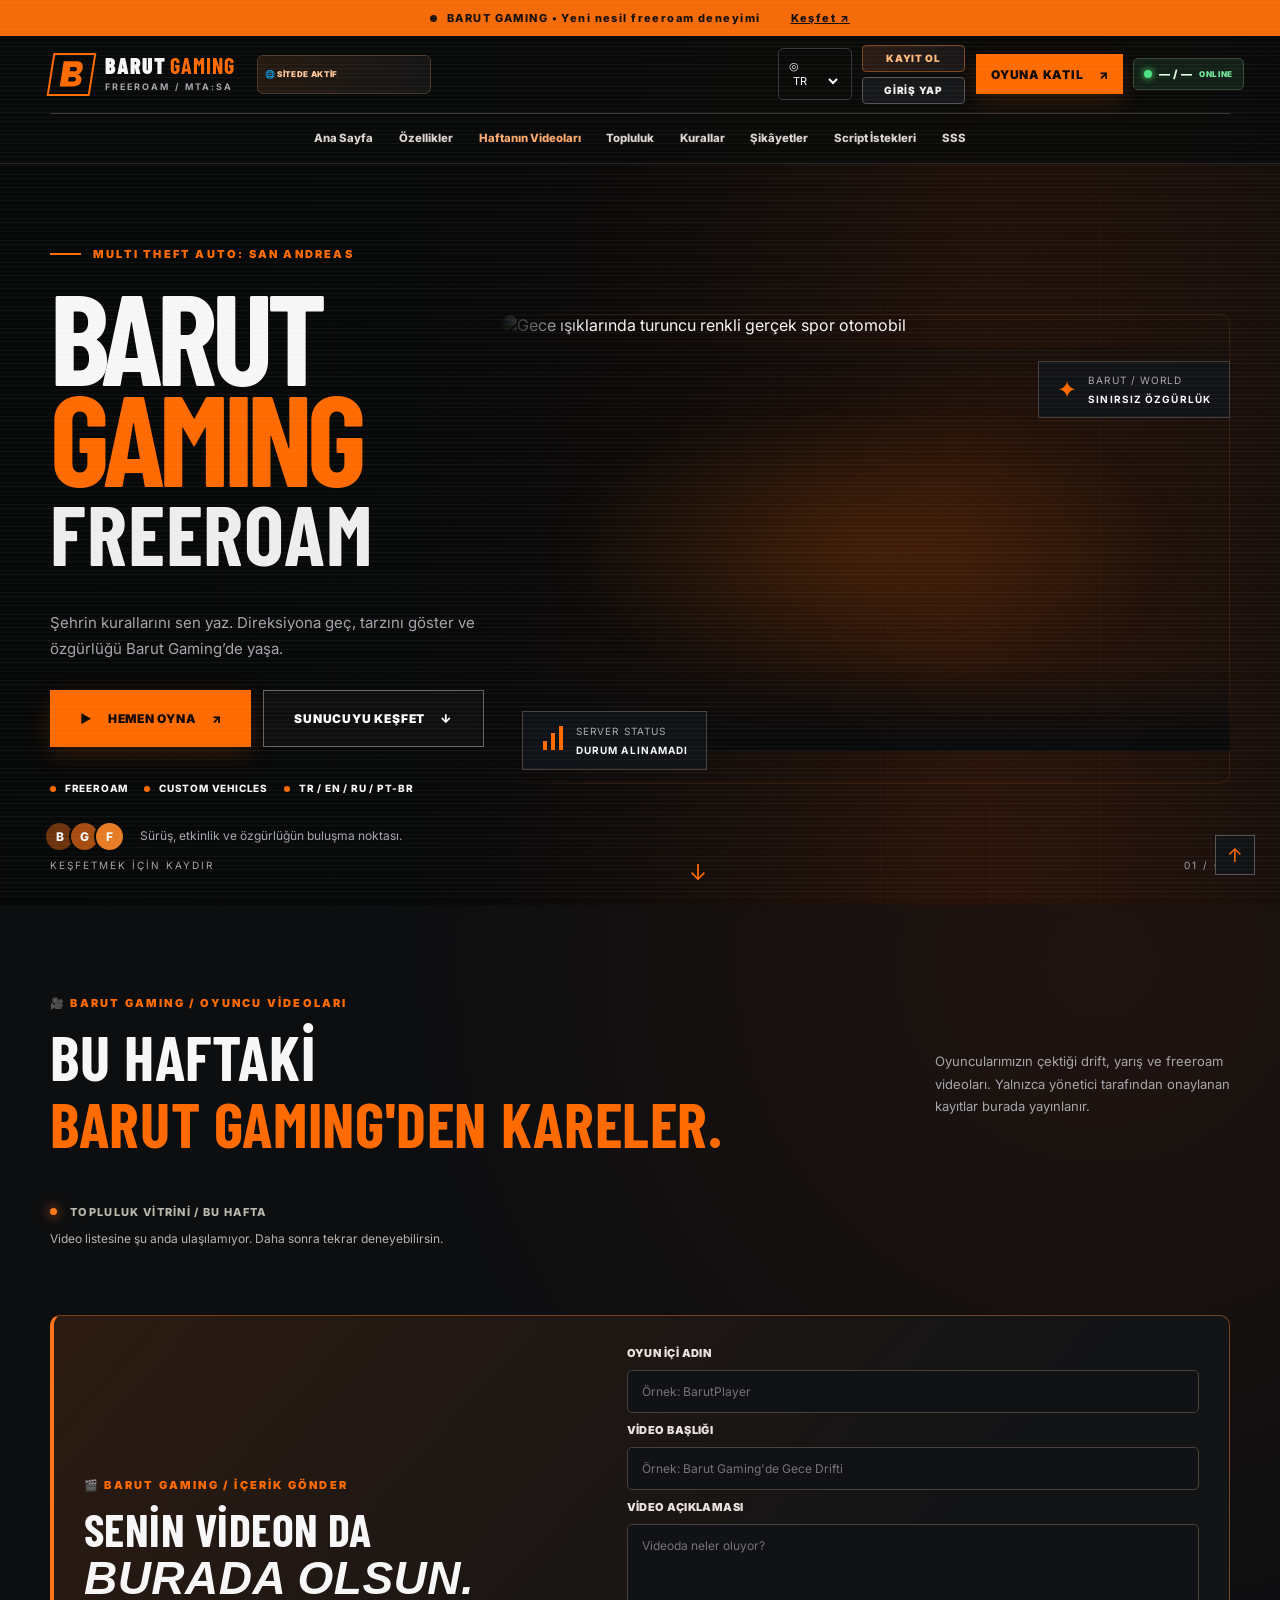
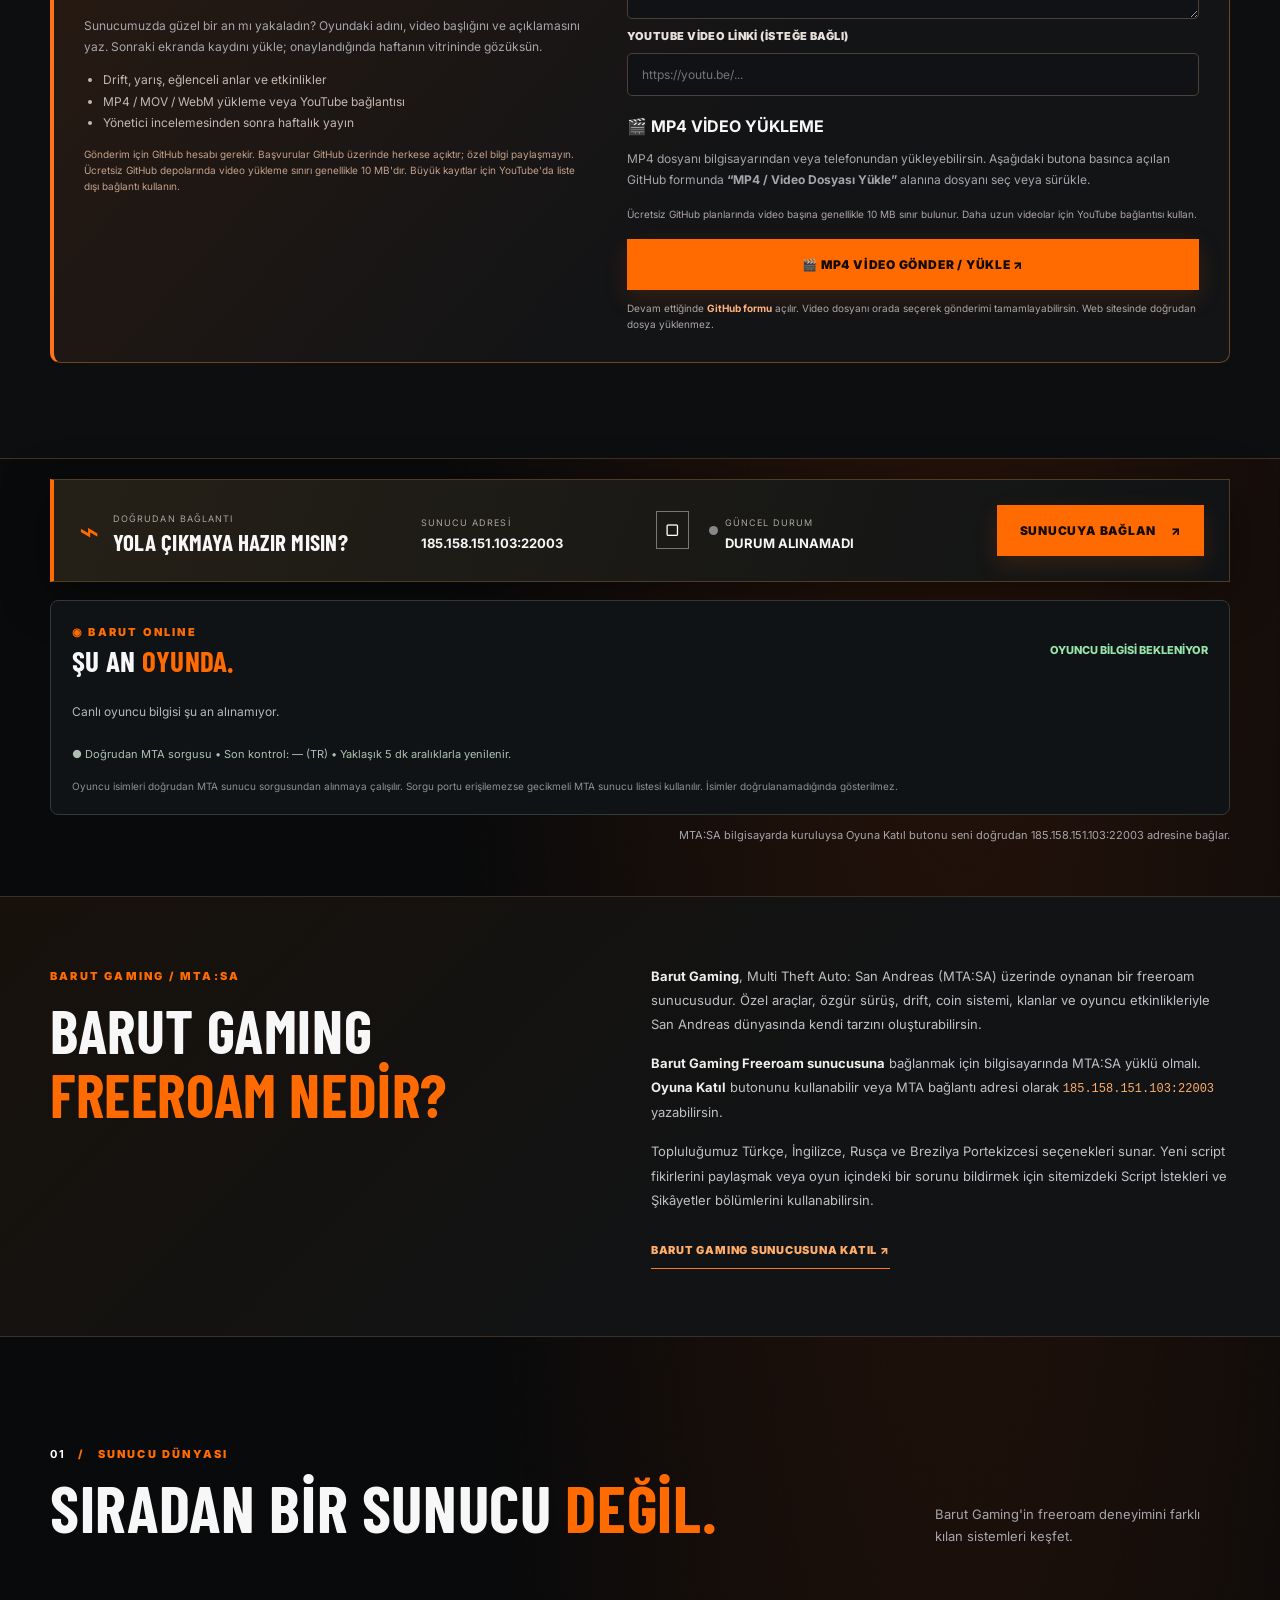
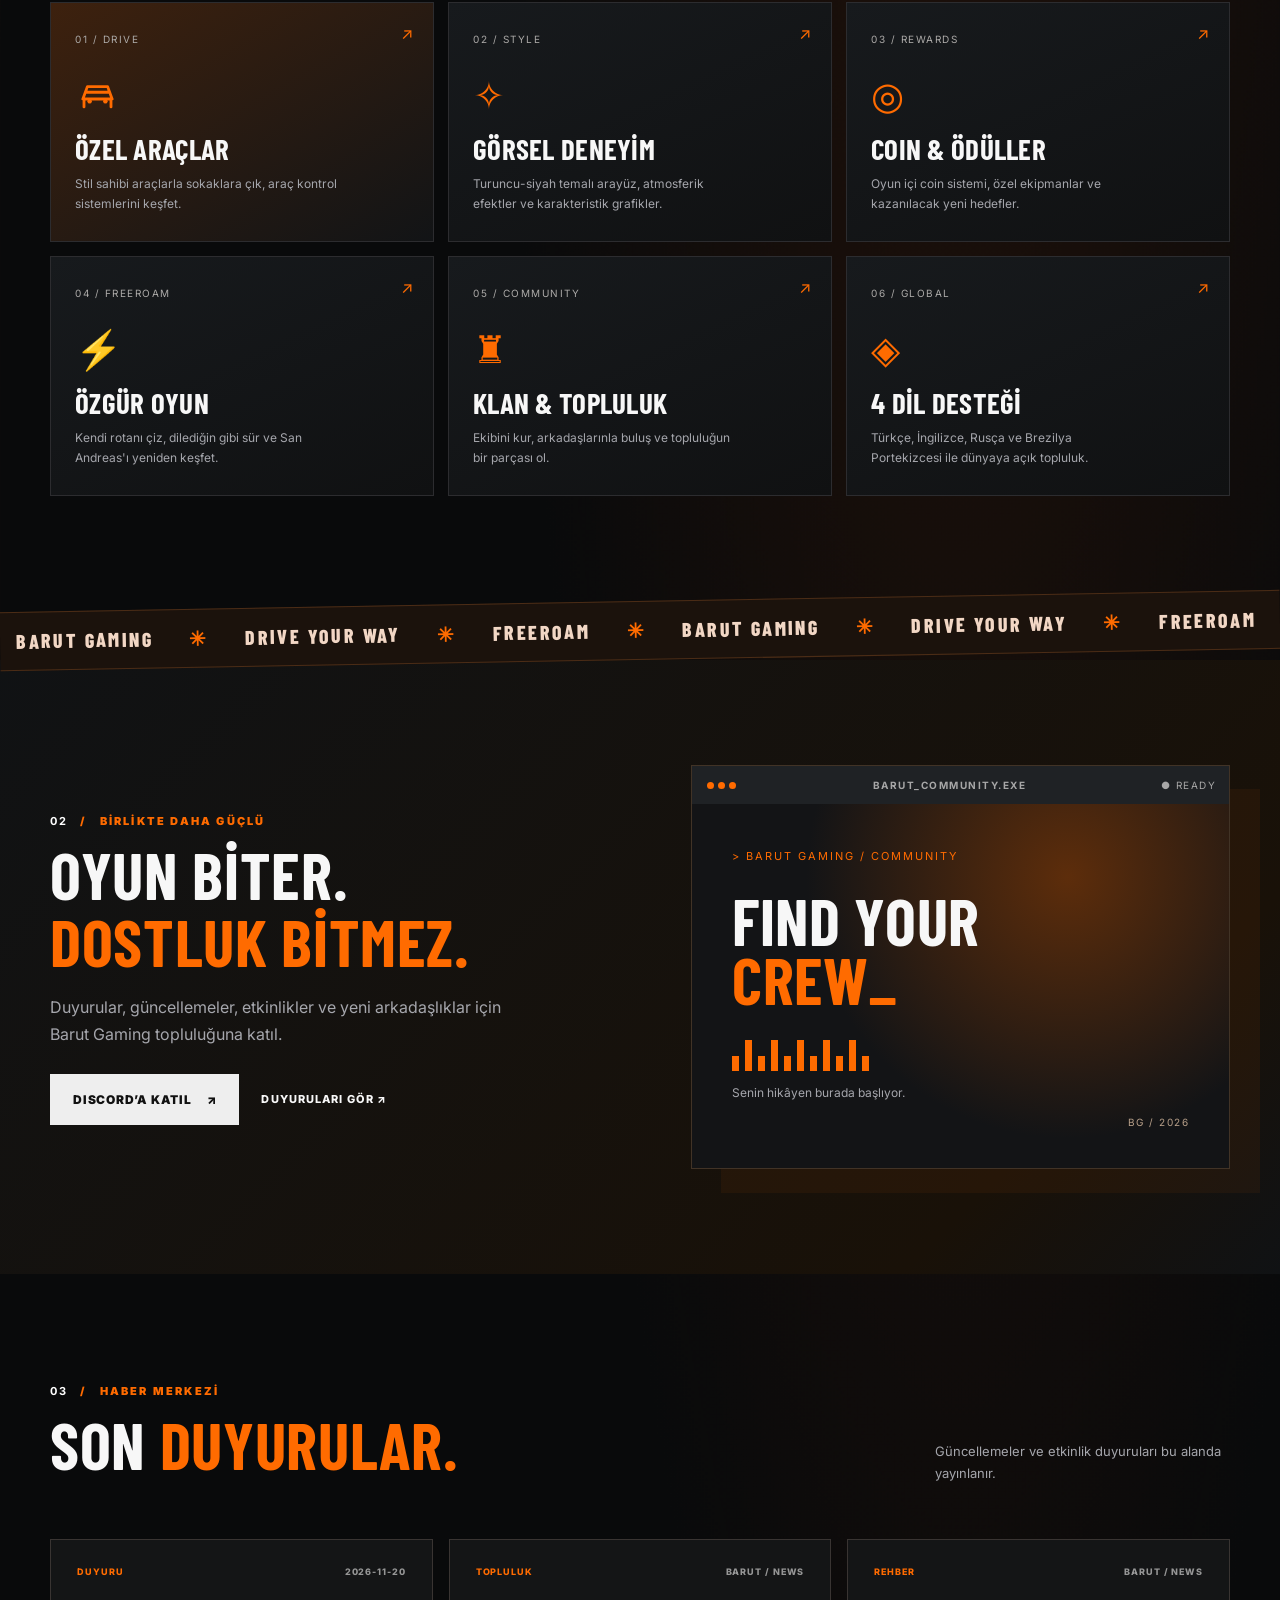
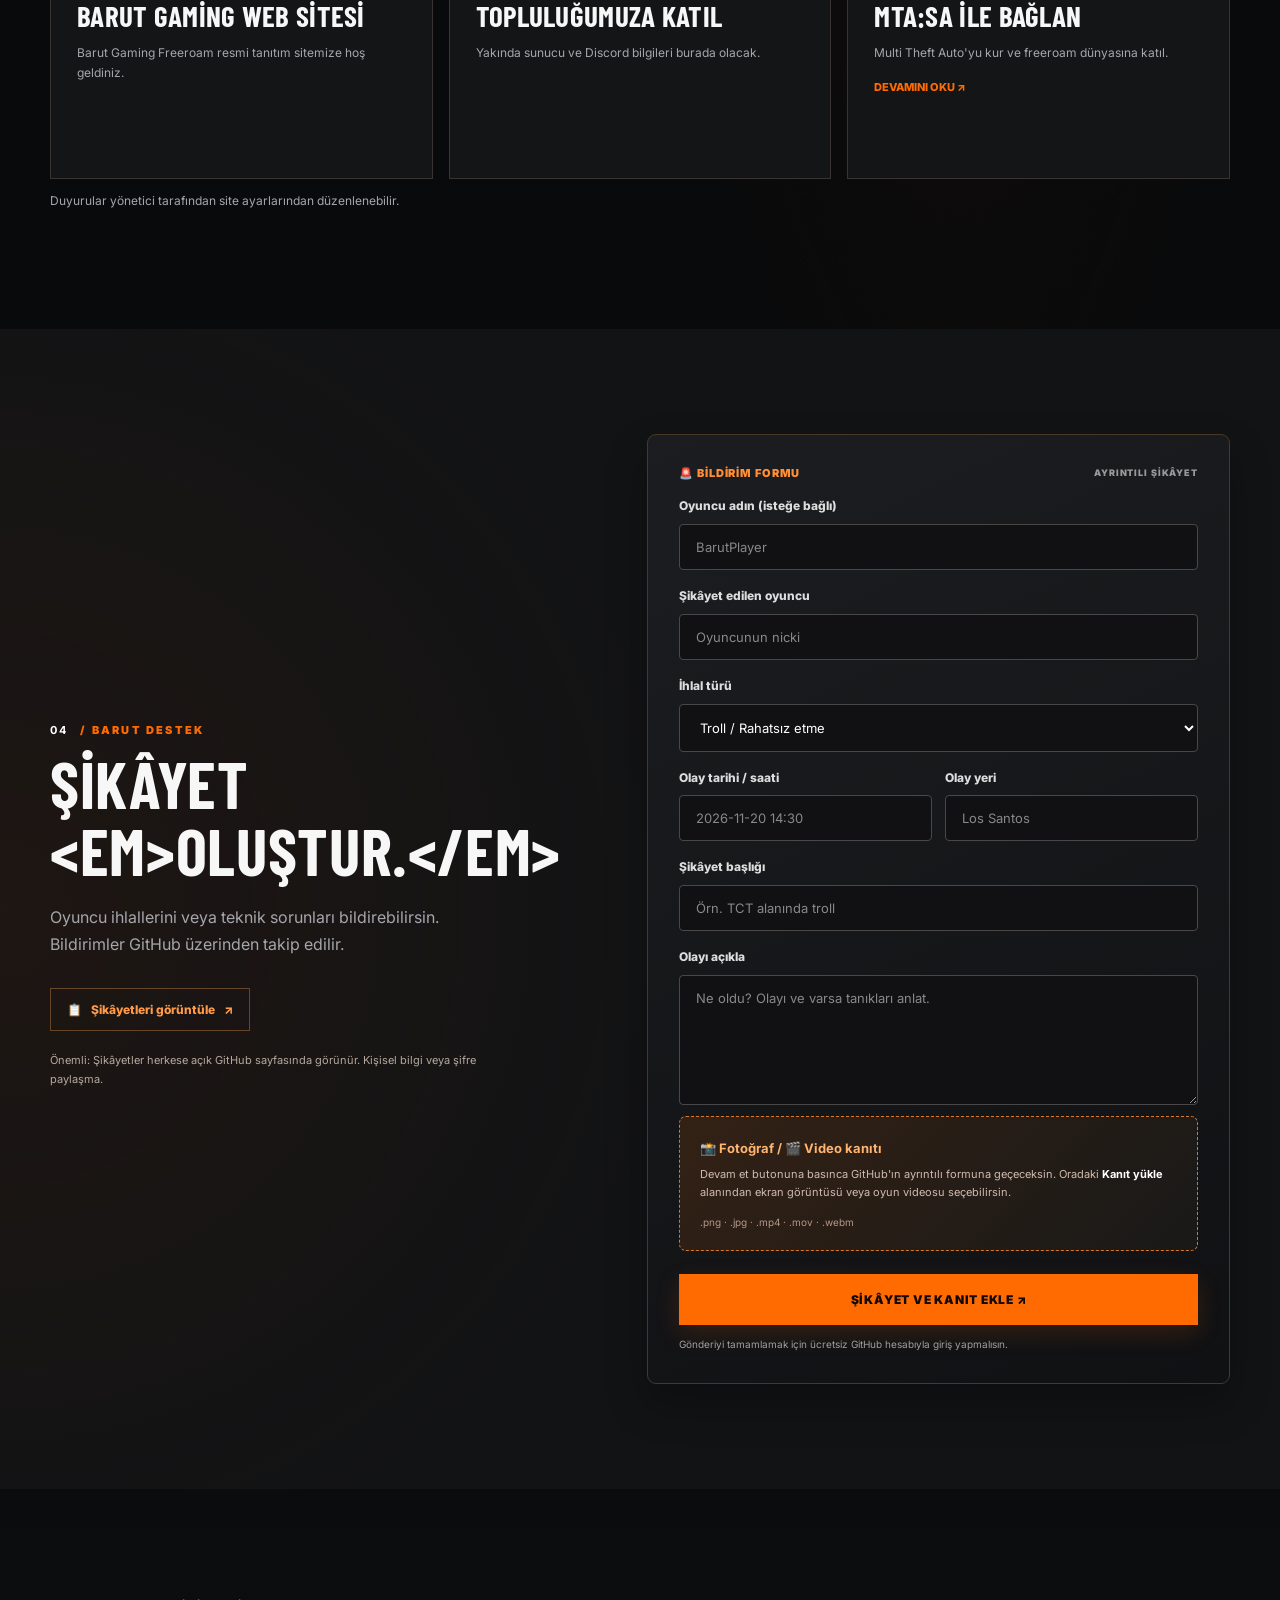
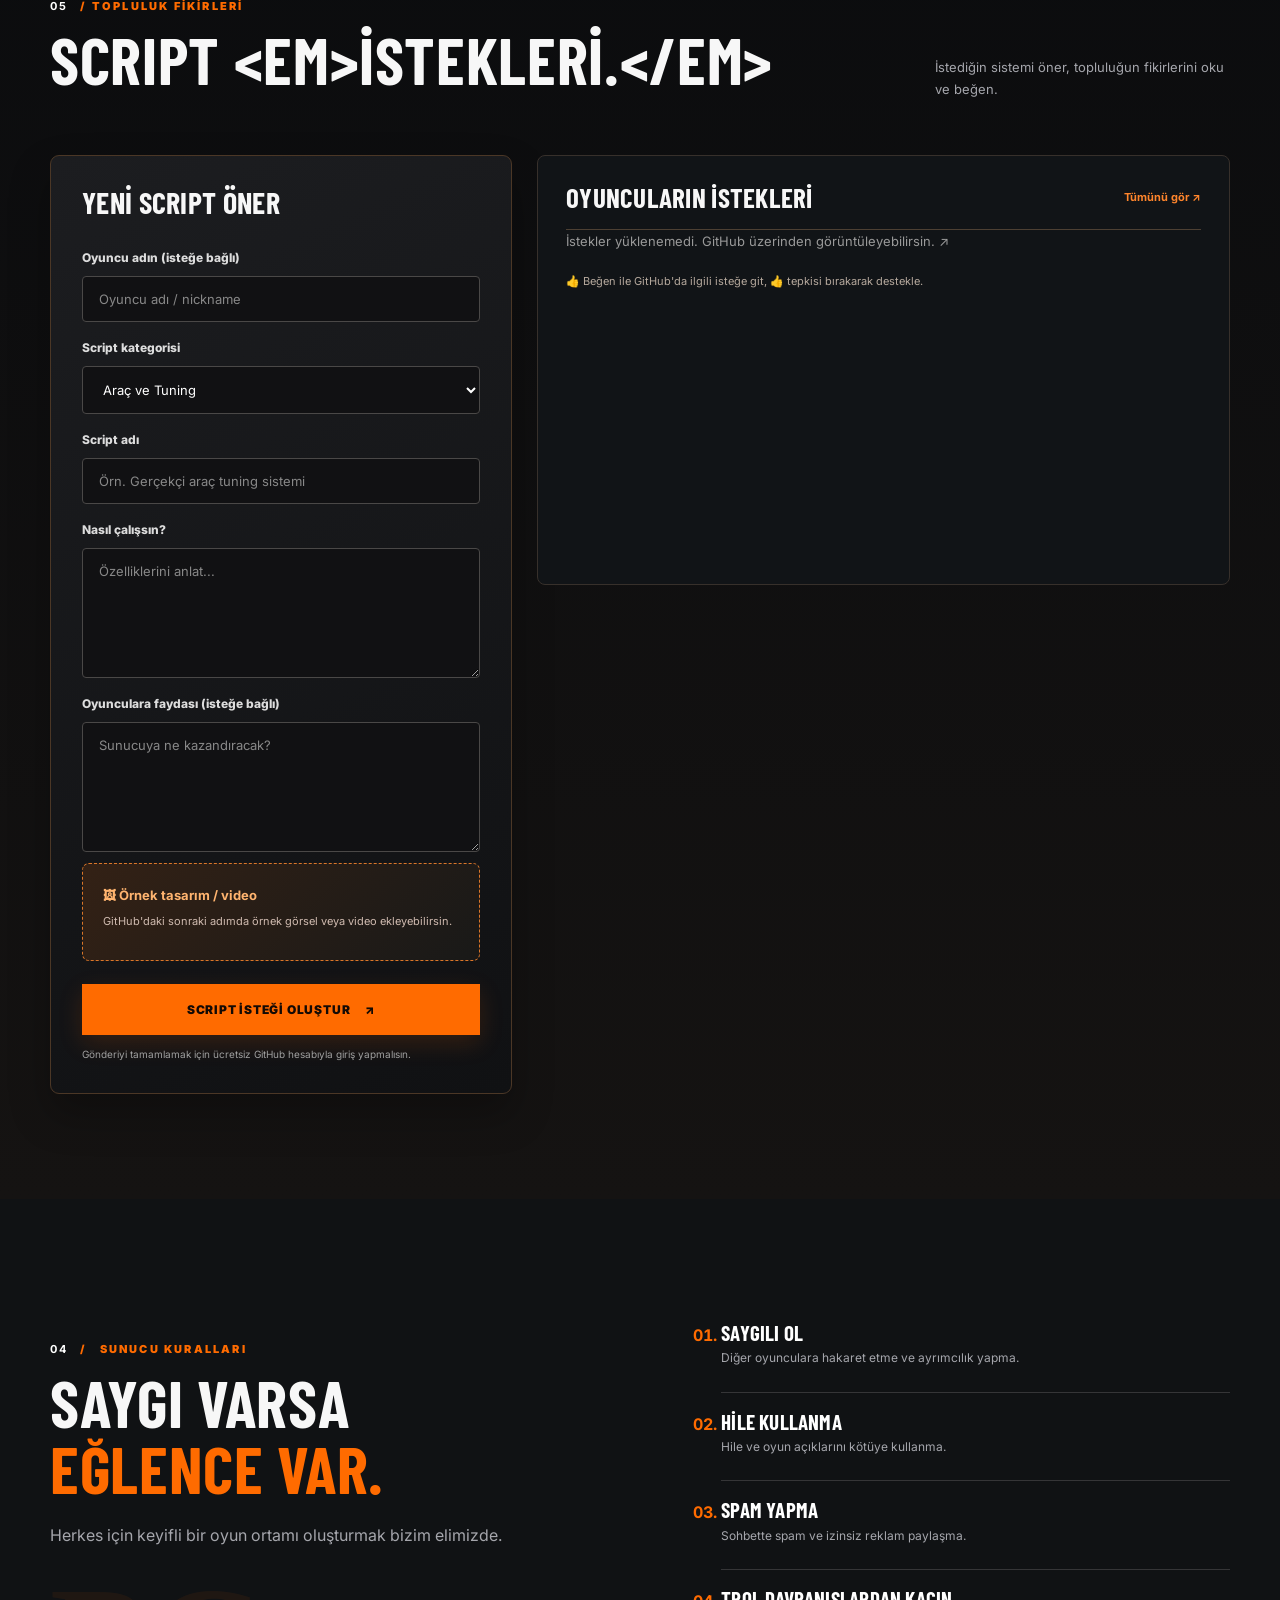
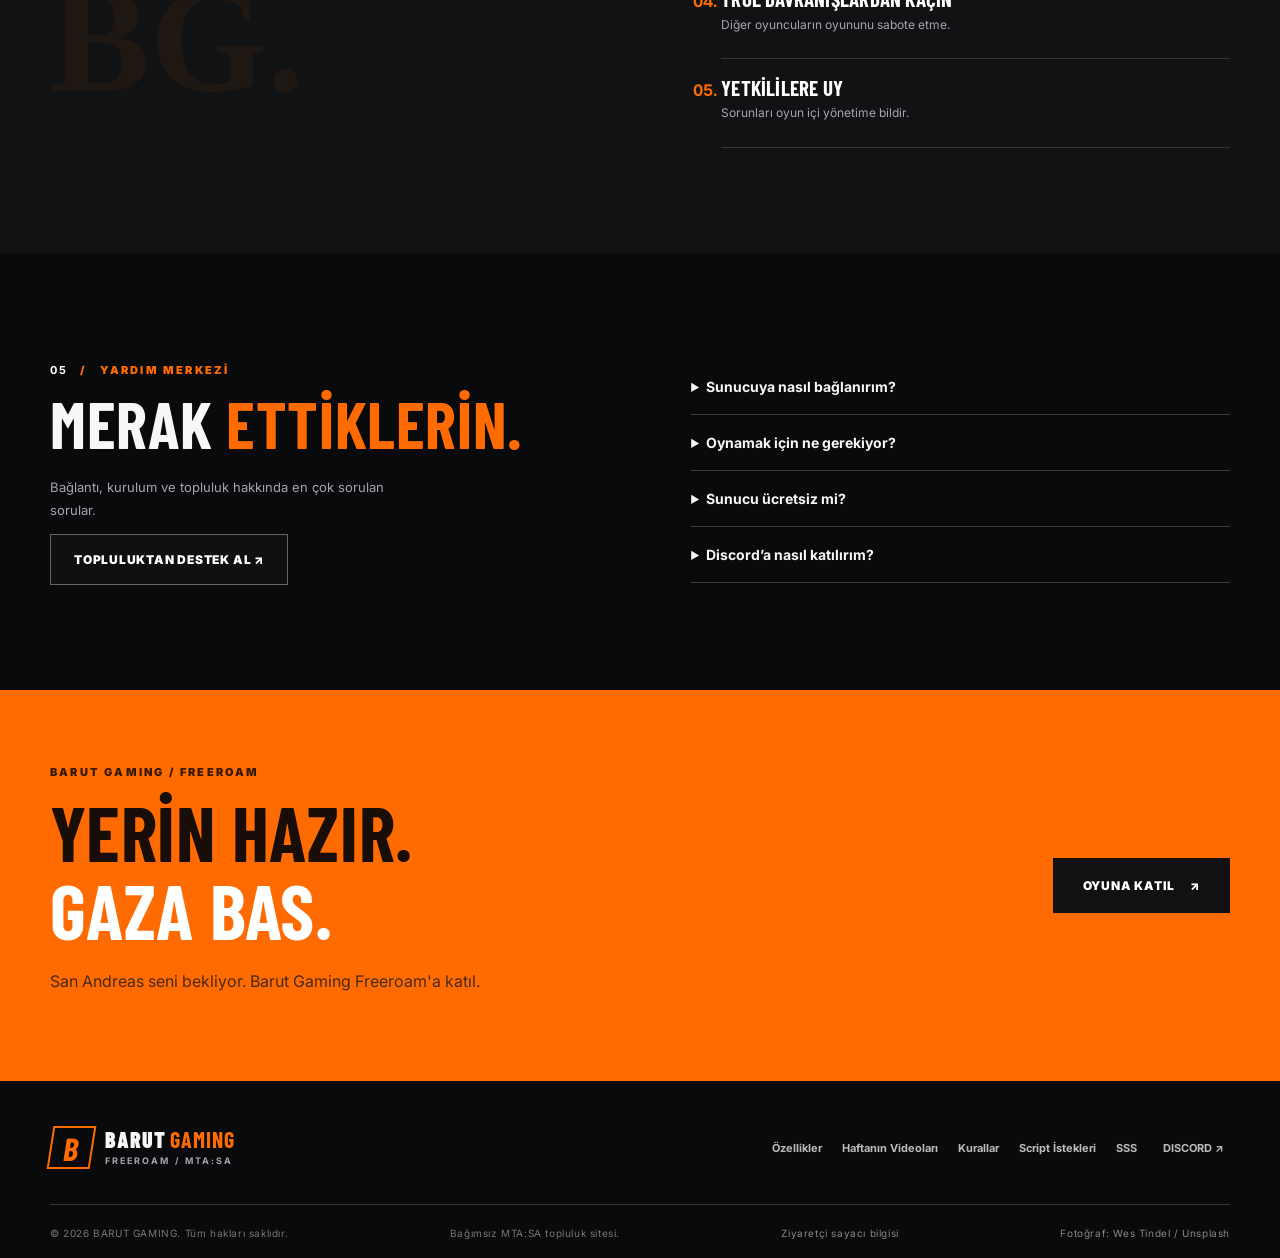
==== commit c0ccaa14: "Highlight MP4 upload in weekly video form and refresh assets" ====
--- a/index.html
+++ b/index.html
@@ -55,7 +55,7 @@
   </script>
   <link rel="icon" type="image/svg+xml" href="assets/img/favicon.svg">
   <link rel="stylesheet" href="assets/css/style.css?v=20261120-navigation-v5">
-  <link rel="stylesheet" href="assets/css/weekly-videos.css?v=1">
+  <link rel="stylesheet" href="assets/css/weekly-videos.css?v=2">
   <link rel="stylesheet" href="assets/css/account-v2.css?v=20261120a">
   <title>Barut Gaming | MTA:SA Freeroam Sunucusu – Oyna ve Katıl</title>
 </head>
@@ -191,7 +191,12 @@
             <label for="weeklyYoutube">YOUTUBE VİDEO LİNKİ (İSTEĞE BAĞLI)</label>
             <input id="weeklyYoutube" name="youtube" type="url" maxlength="300" placeholder="https://youtu.be/...">
             <p id="weeklyVideoHelp" class="weekly-video-help" aria-live="polite"></p>
-            <button class="btn btn--primary" type="submit">🎥 VİDEO GÖNDER / DOSYA YÜKLE ↗</button>
+            <div class="weekly-video-upload-hint" aria-label="MP4 video gönderme bilgisi">
+              <strong>🎬 MP4 VİDEO YÜKLEME</strong>
+              <p>MP4 dosyanı bilgisayarından veya telefonundan yükleyebilirsin. Aşağıdaki butona basınca açılan GitHub formunda <b>“MP4 / Video Dosyası Yükle”</b> alanına dosyanı seç veya sürükle.</p>
+              <small>Ücretsiz GitHub planlarında video başına genellikle 10 MB sınır bulunur. Daha uzun videolar için YouTube bağlantısı kullan.</small>
+            </div>
+            <button class="btn btn--primary" type="submit">🎬 MP4 VİDEO GÖNDER / YÜKLE ↗</button>
             <small>Devam ettiğinde <strong>GitHub formu</strong> açılır. Video dosyanı orada seçerek gönderimi tamamlayabilirsin. Web sitesinde doğrudan dosya yüklenmez.</small>
           </form>
         </div>
@@ -350,7 +355,7 @@
   <script src="config.js"></script>
   <script src="assets/js/app.js"></script>
   <script src="assets/js/gallery.js" defer></script>
-  <script src="assets/js/weekly-videos.js?v=1" defer></script>
+  <script src="assets/js/weekly-videos.js?v=2" defer></script>
   <script src="assets/js/auth.js?v=20261120b" defer></script>
 </body>
 </html>
--- a/assets/css/weekly-videos.css
+++ b/assets/css/weekly-videos.css
@@ -48,3 +48,9 @@
 .weekly-video-dialog .weekly-video__native+p{font-size:11px;color:#999}
 @media(max-width:1100px){.weekly-videos__cards{grid-template-columns:repeat(2,minmax(0,1fr))}.weekly-videos__submission{gap:22px}.weekly-videos__submission h3{font-size:35px}}
 @media(max-width:760px){.weekly-videos{padding:62px 0}.weekly-videos .section-heading{display:block}.weekly-videos__cards,.weekly-videos__submission{grid-template-columns:1fr}.weekly-videos__submission{padding:22px;gap:14px}.weekly-videos h2{font-size:39px}.weekly-videos__cards{gap:12px}.weekly-video-dialog{padding:17px}.weekly-video-card h3{font-size:24px}}
+
+/* Allow the longer header menu to wrap cleanly on medium desktops. */
+@media(min-width:1050px){
+  .site-header .nav{grid-template-rows:minmax(76px,auto) minmax(51px,auto) !important}
+  .site-header .desktop-nav a[href="#haftanin-kareleri"]{color:#ffab70 !important}
+}
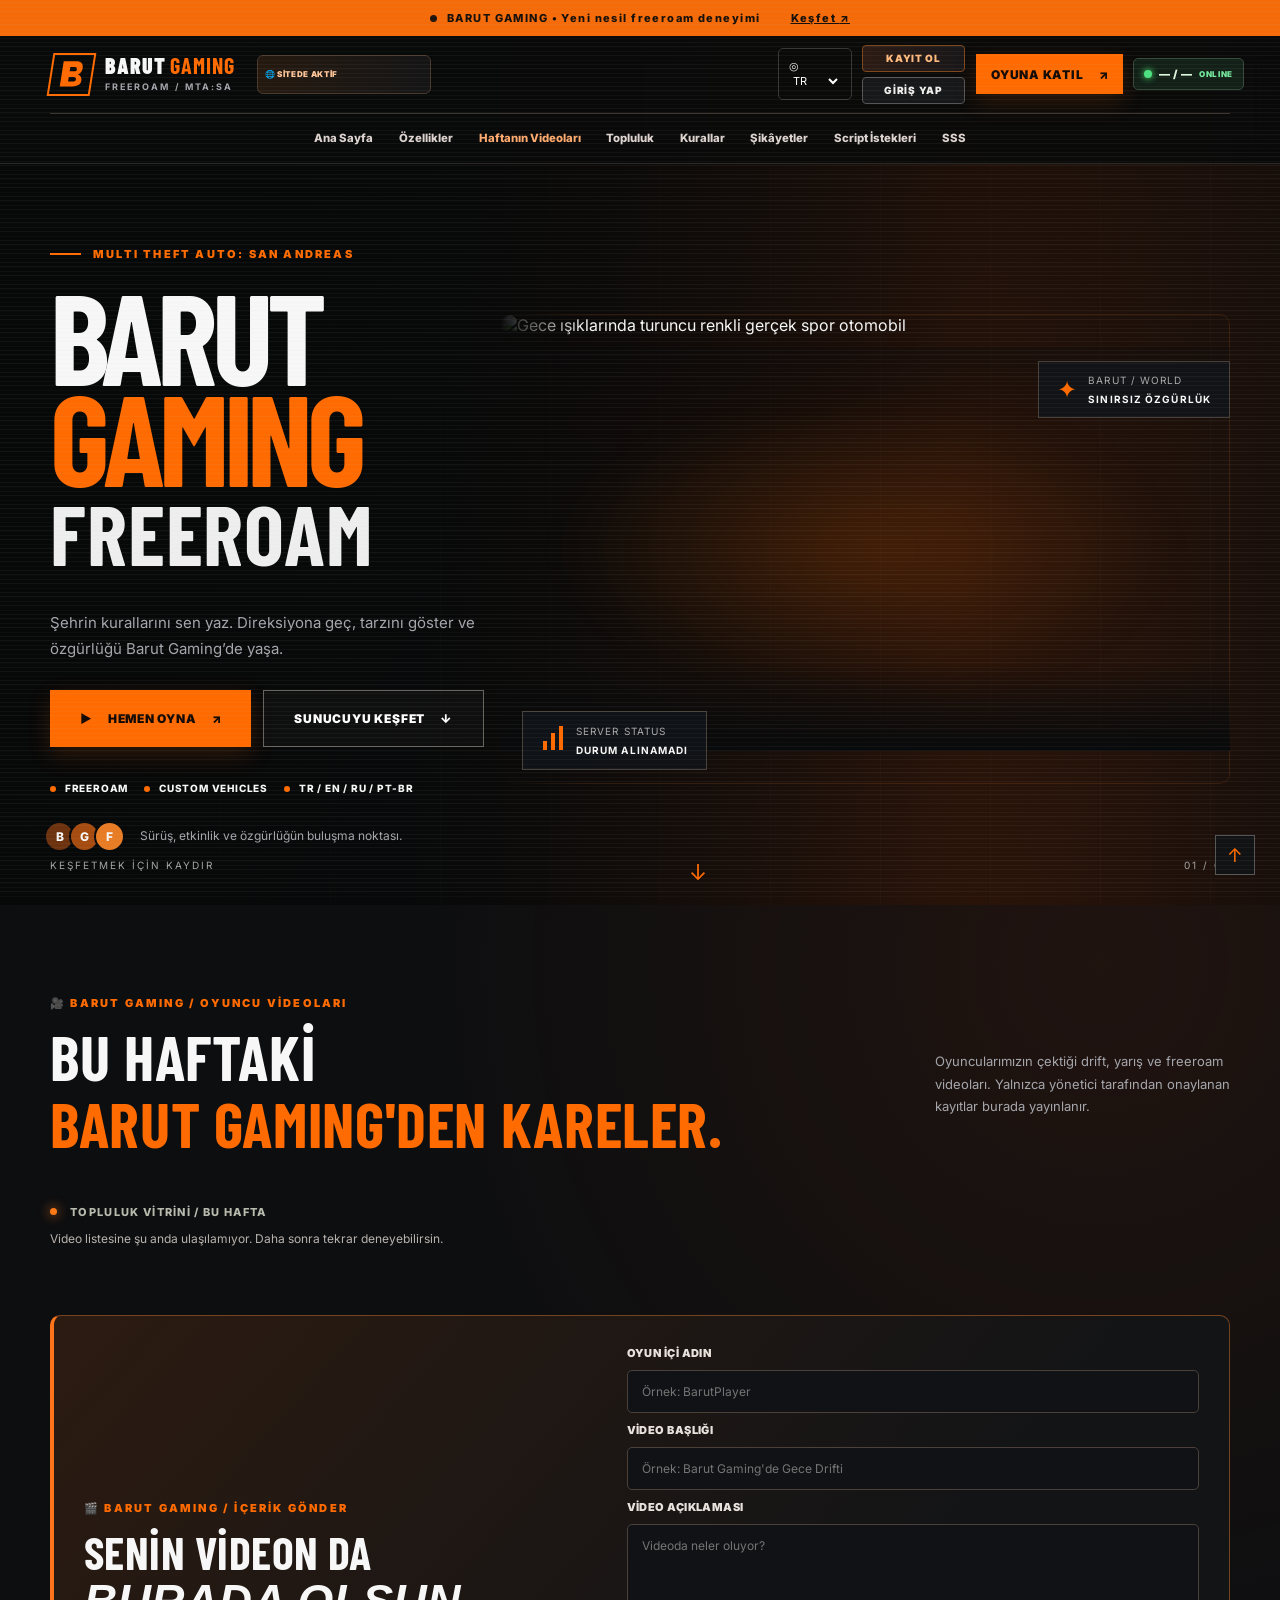
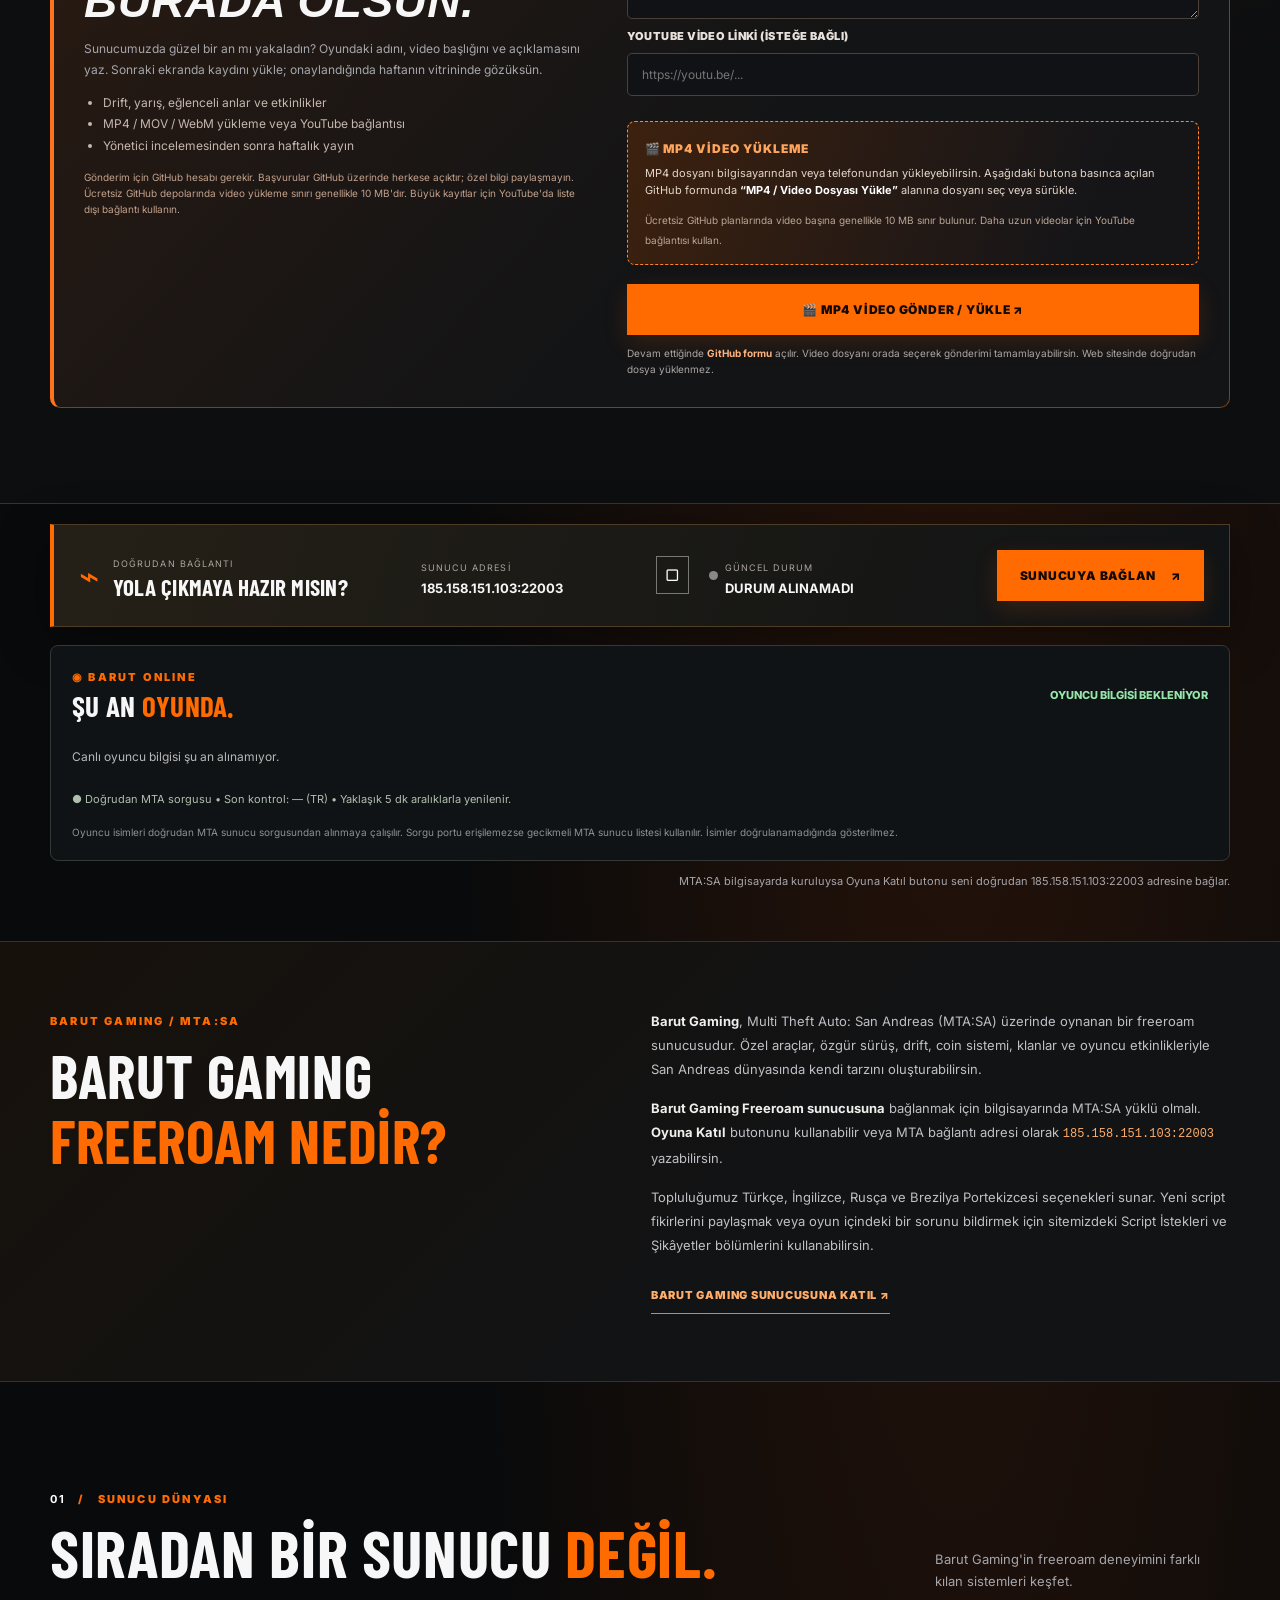
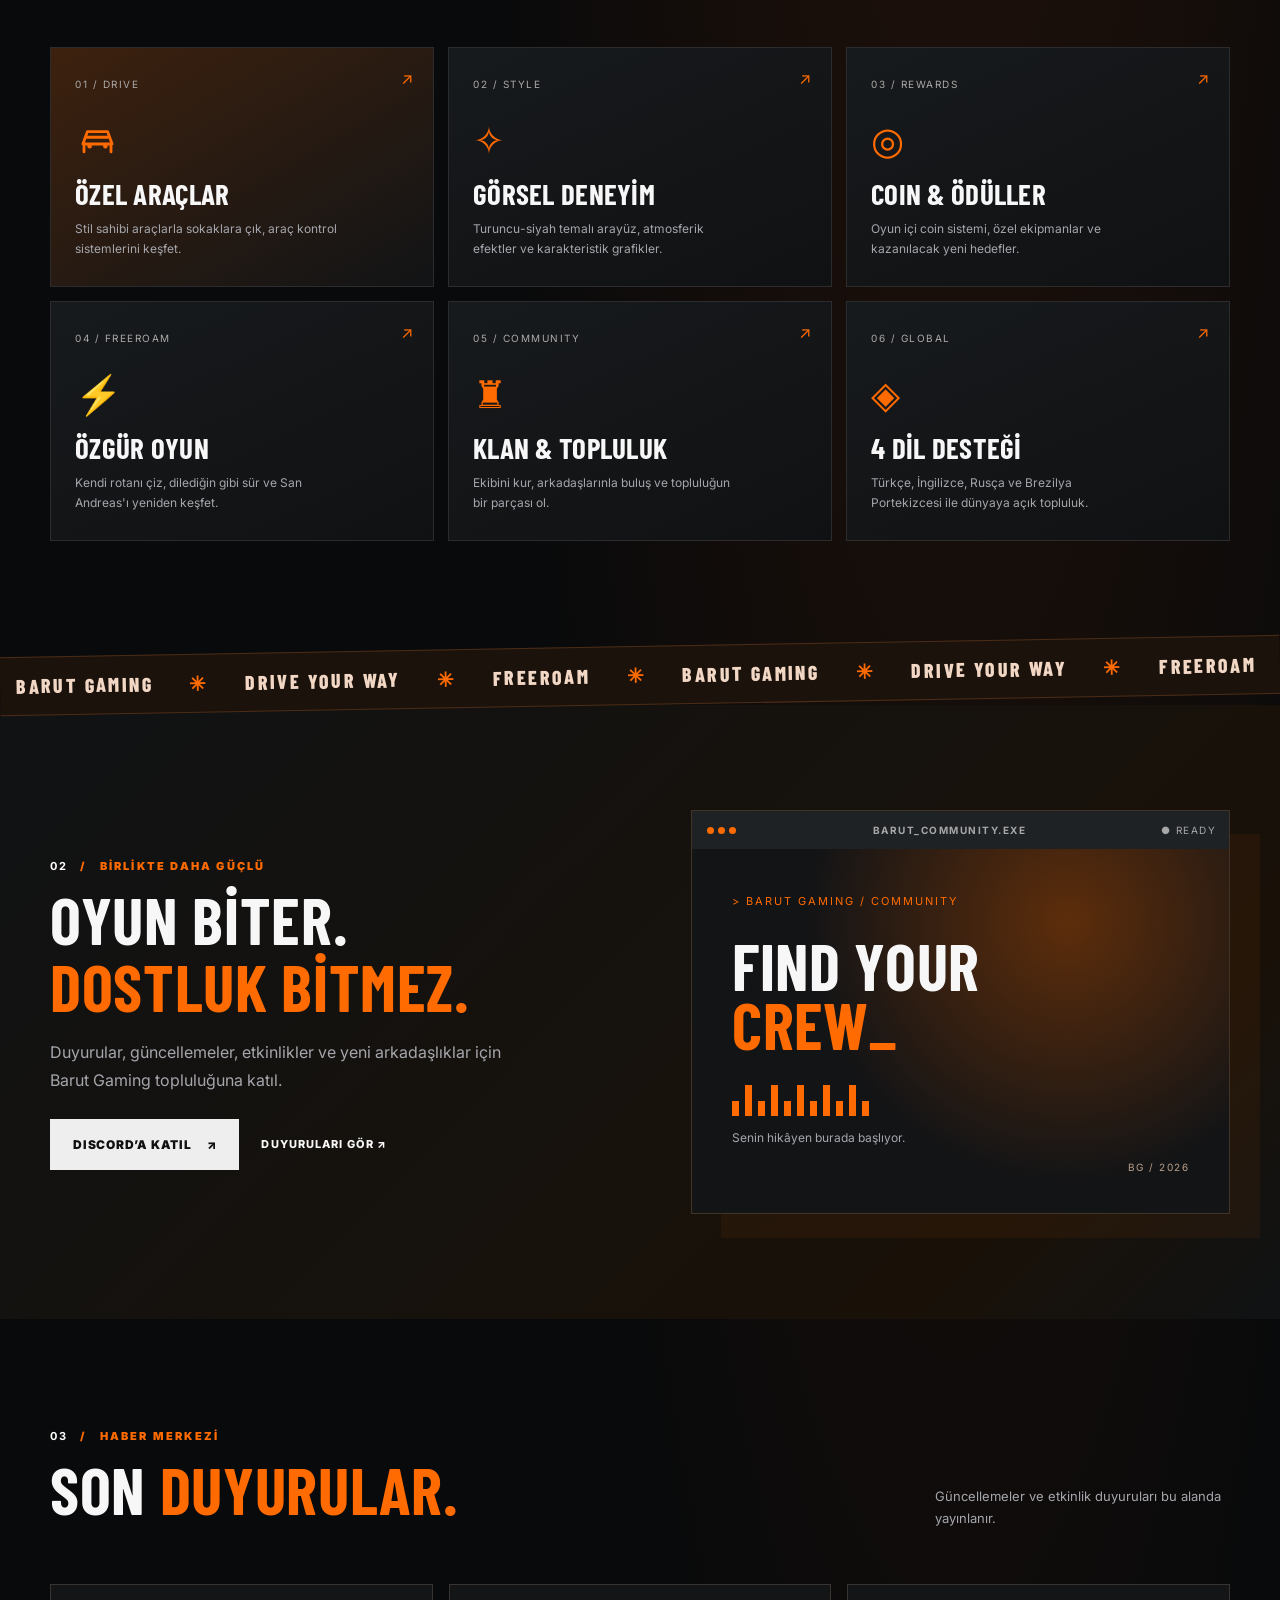
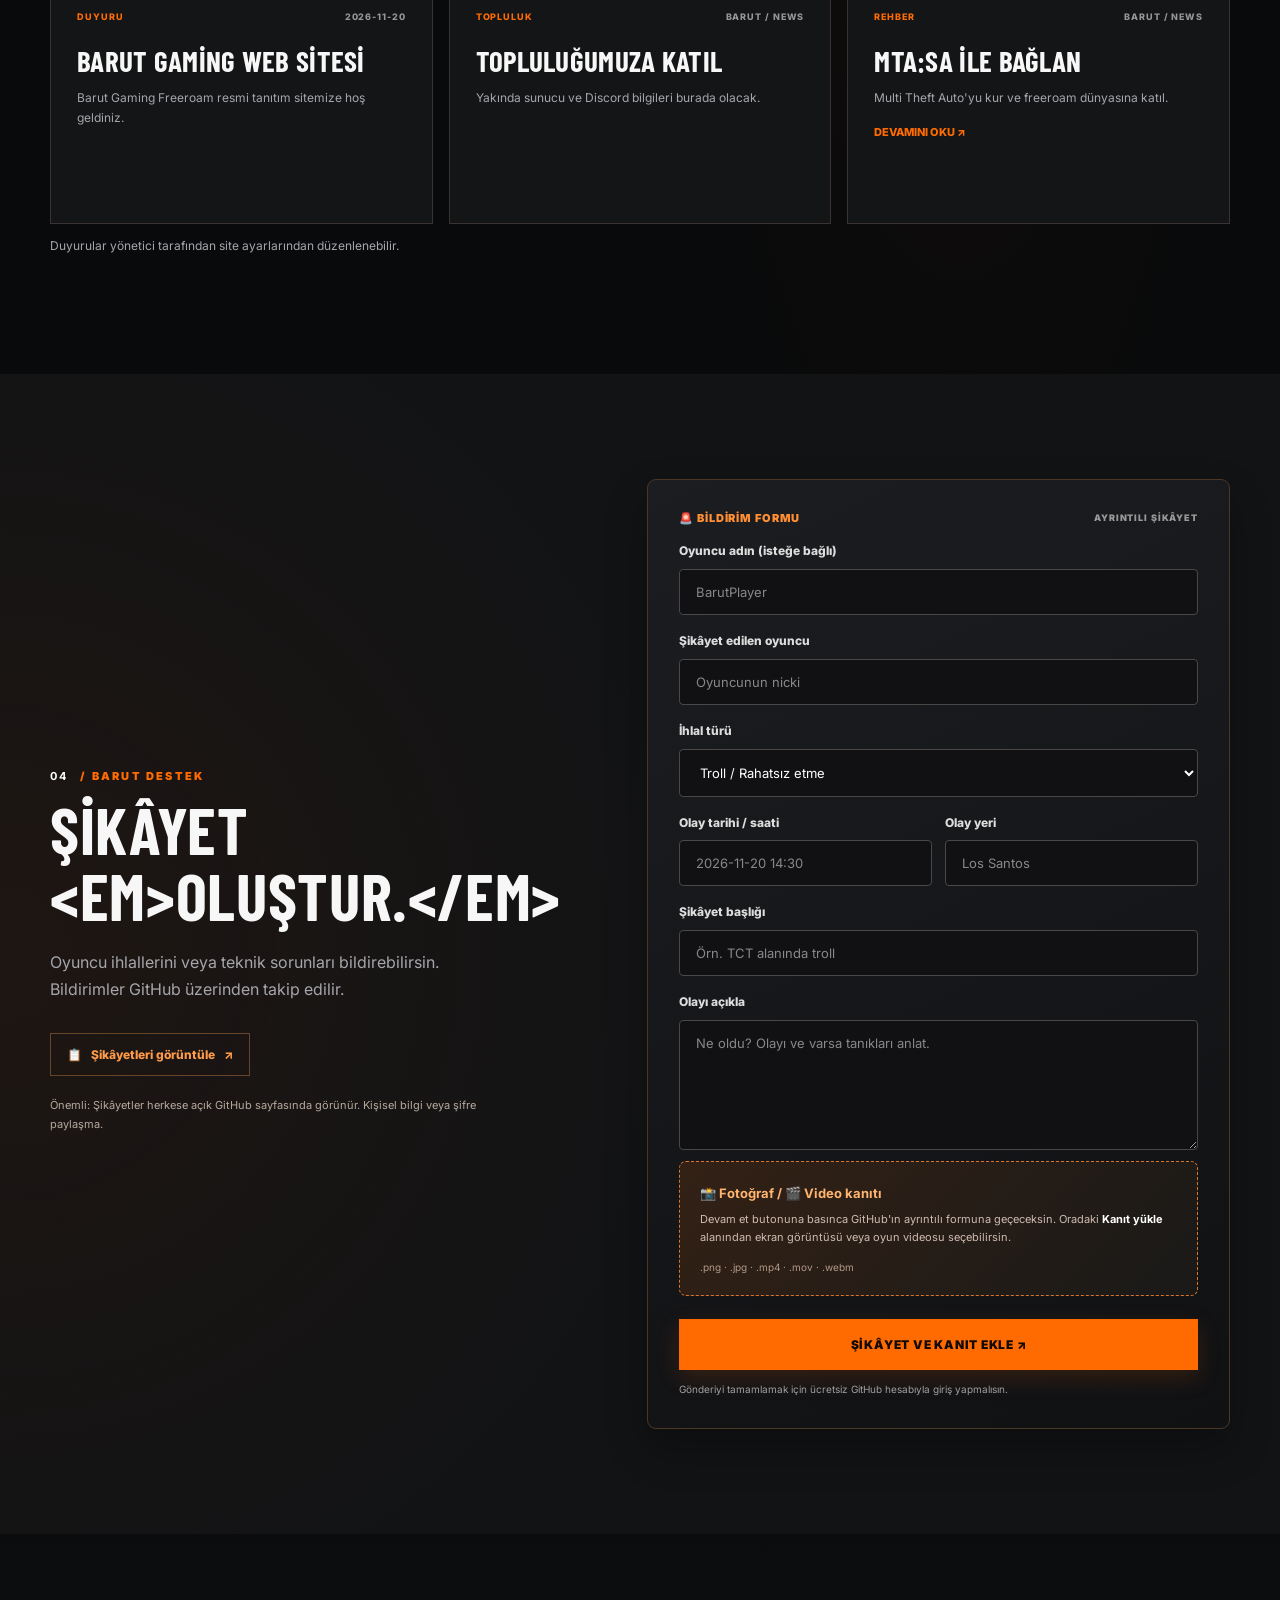
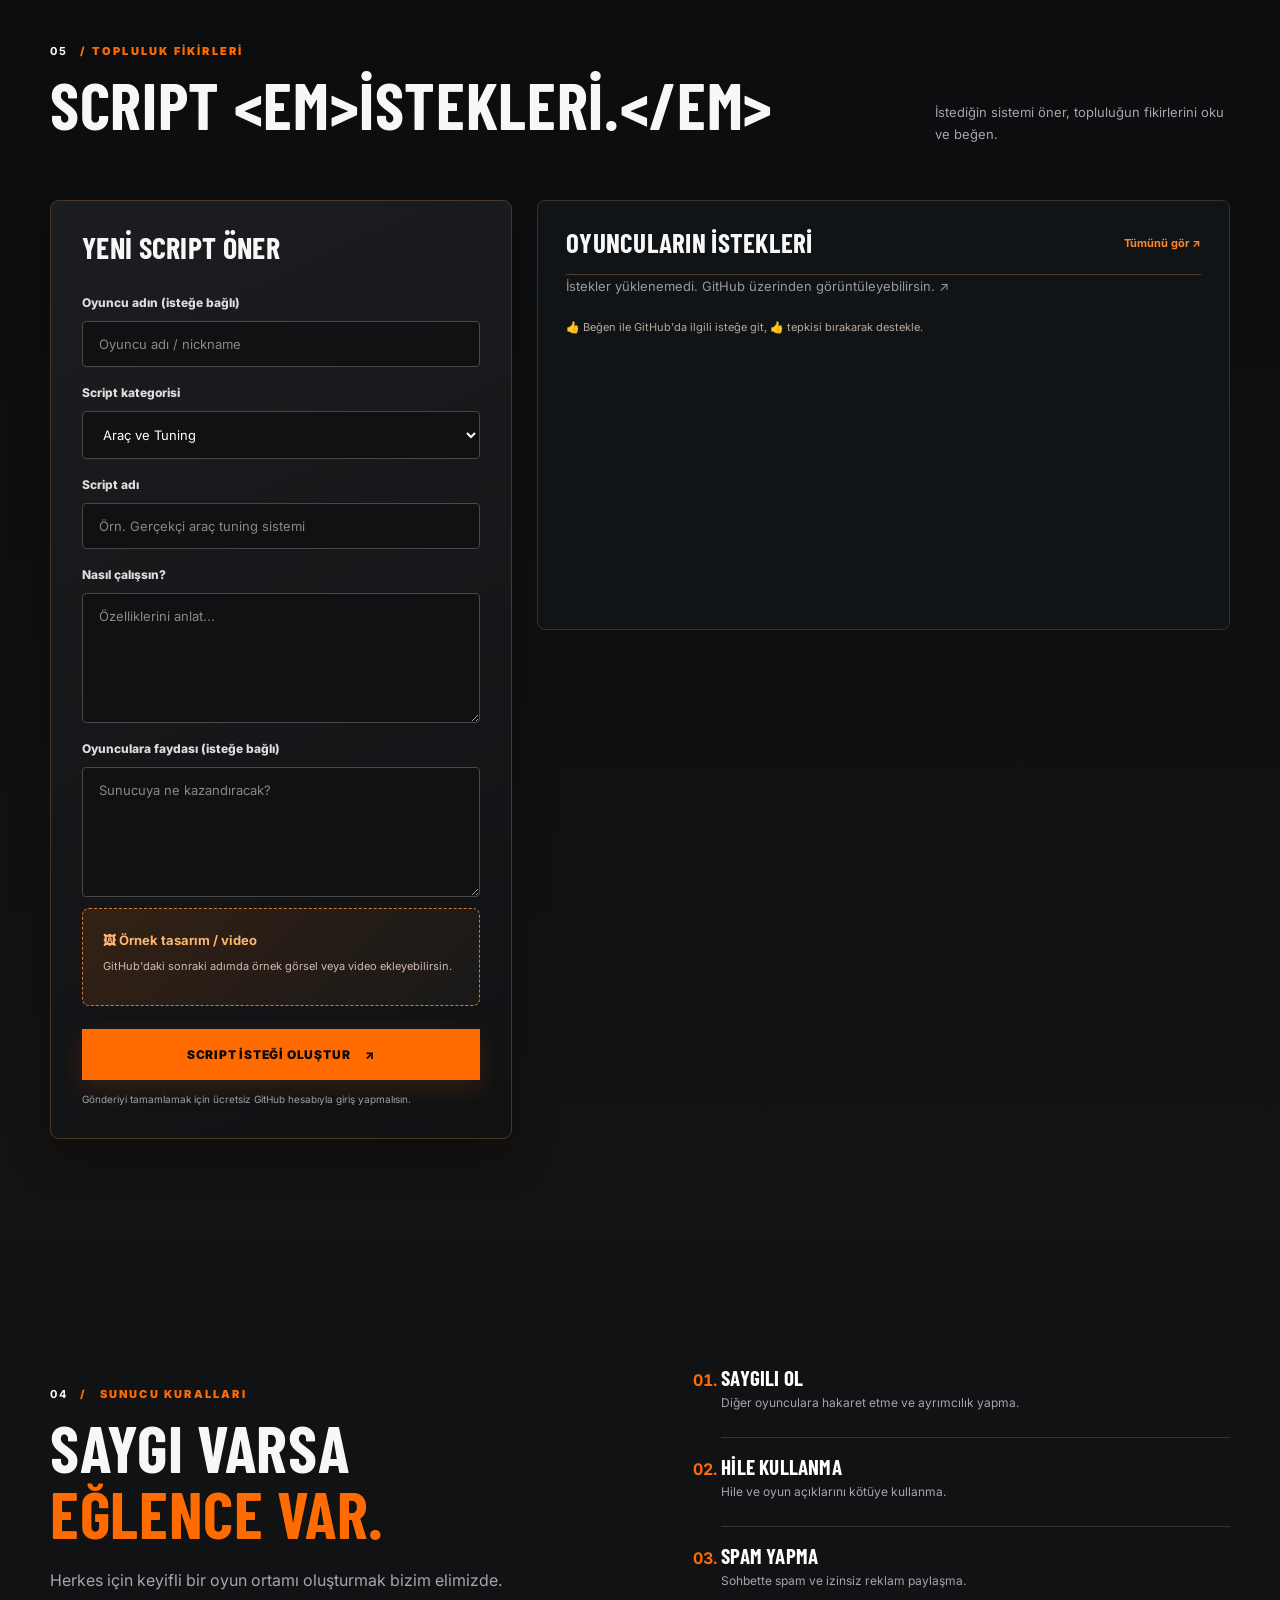
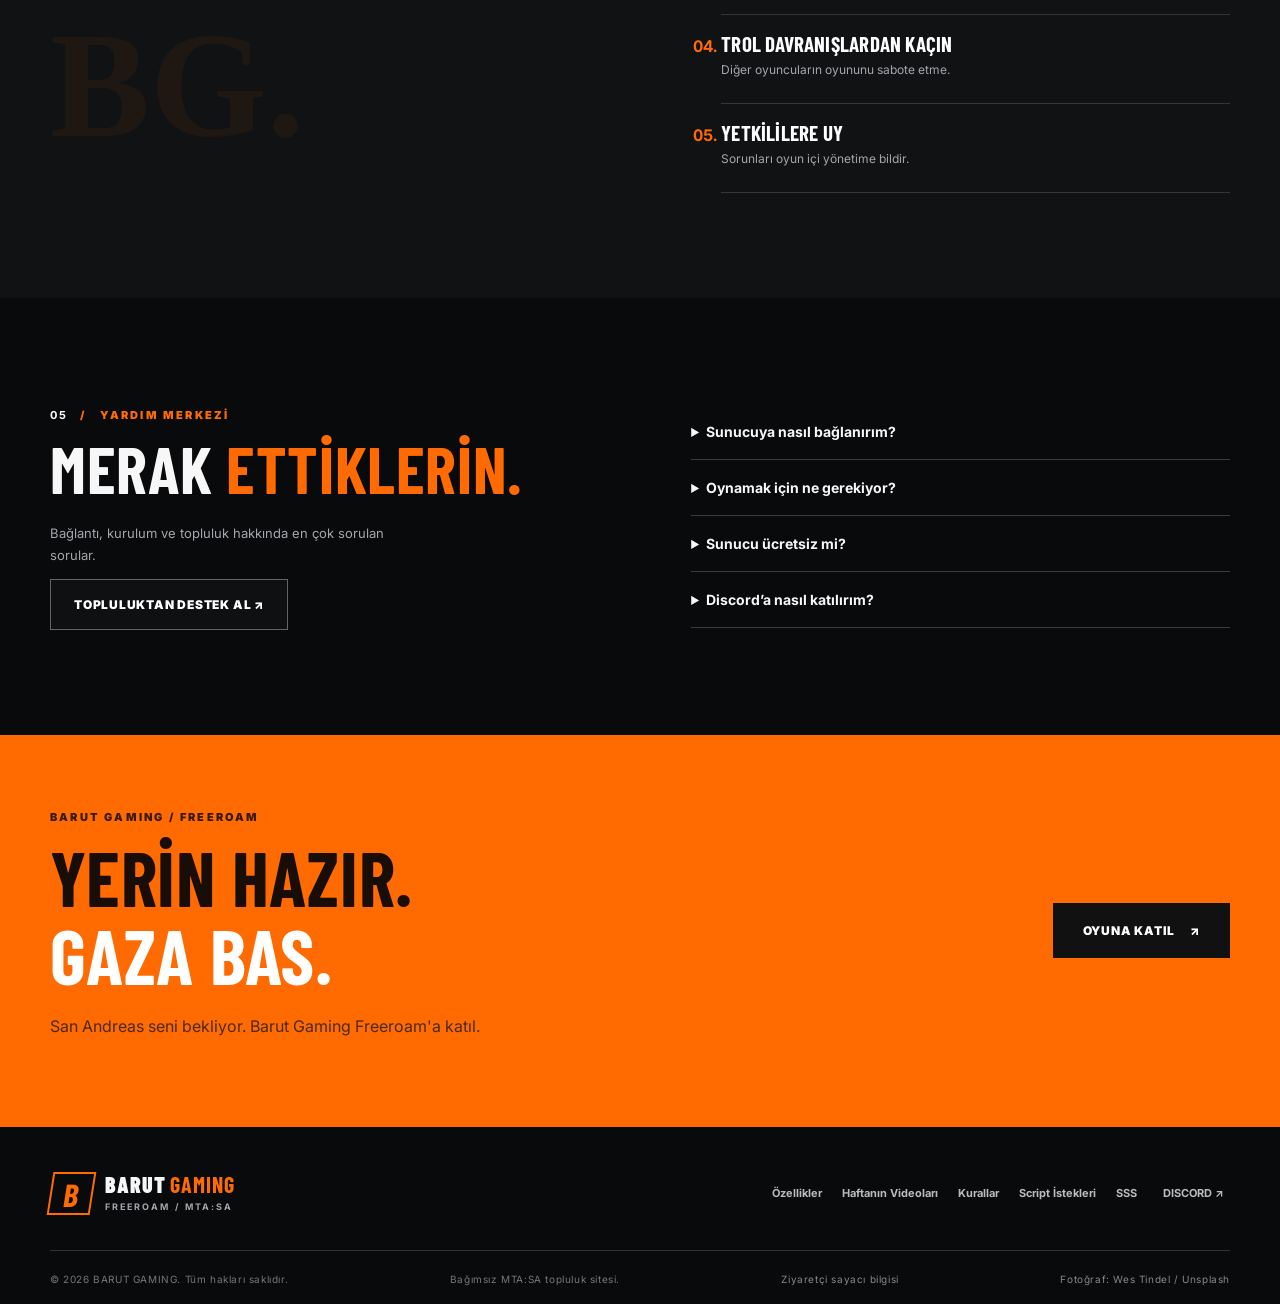
==== commit 6cfffe9b: "Add completed-GitHub-account UI option and hideable register/login header buttons" ====
--- a/index.html
+++ b/index.html
@@ -56,7 +56,7 @@
   <link rel="icon" type="image/svg+xml" href="assets/img/favicon.svg">
   <link rel="stylesheet" href="assets/css/style.css?v=20261120-navigation-v5">
   <link rel="stylesheet" href="assets/css/weekly-videos.css?v=2">
-  <link rel="stylesheet" href="assets/css/account-v2.css?v=20261120a">
+  <link rel="stylesheet" href="assets/css/account-v2.css?v=20261120-account-menu-v2">
   <title>Barut Gaming | MTA:SA Freeroam Sunucusu – Oyna ve Katıl</title>
 </head>
 <body>
@@ -97,6 +97,7 @@
           <button type="button" class="header-auth__button header-auth__button--register" data-account-open="signup"><span data-account-i18n="register">KAYIT OL</span></button>
           <button type="button" class="header-auth__button header-auth__button--login" data-account-open="login"><span data-account-i18n="login">GİRİŞ YAP</span></button>
         </div>
+        <button type="button" class="header-account-manage" data-account-manage hidden><span data-account-i18n="accountLinks">HESAP İŞLEMLERİ</span></button>
         <button class="btn btn--small btn--primary desktop-join" data-action="join"><span data-i18n="playNow">OYUNA KATIL</span><span aria-hidden="true">↗</span></button>
         <a class="online-mini" href="#online-players" title="Çevrimiçi oyuncular"><span class="online-dot"></span><span id="navOnlineCount">— / —</span><small>ONLINE</small></a>
         <button class="menu-toggle" id="menuToggle" aria-expanded="false" aria-controls="mobileNav" aria-label="Menüyü aç"><span></span><span></span><span></span></button>
@@ -108,6 +109,7 @@
         <button type="button" data-account-open="signup"><span data-account-i18n="register">KAYIT OL</span></button>
         <button type="button" data-account-open="login"><span data-account-i18n="login">GİRİŞ YAP</span></button>
       </div>
+      <button type="button" class="mobile-account-manage" data-account-manage hidden><span data-account-i18n="accountLinks">HESAP İŞLEMLERİ</span></button>
       <button class="btn btn--primary" data-action="join" data-i18n="playNow">OYUNA KATIL</button><a href="#online-players">🟢 <span id="mobileOnlineCount">— oyuncu</span></a>
     </nav>
   </header>
@@ -347,6 +349,10 @@
     <p id="accountDialogDescription" data-account-i18n="accountNotice">Barut Gaming'e özel web hesabı sistemi henüz aktif değil. Şimdilik topluluk şikâyeti ve script önerileri için ücretsiz GitHub hesabı kullanılıyor.</p>
     <a id="accountGithubAction" class="btn btn--primary account-dialog__action" href="https://github.com/signup" target="_blank" rel="noopener noreferrer">GITHUB'DA KAYIT OL ↗</a>
     <p class="account-dialog__small" data-account-i18n="gameAccountNotice">Bu işlem MTA:SA oyun hesabını oluşturmaz ve oyun şifreni istemez. Şifrelerini Barut Gaming sitesine girme.</p>
+    <div class="account-dialog__completion">
+      <button type="button" class="account-dialog__complete" data-account-complete data-account-i18n="completed">GITHUB İŞLEMİNİ TAMAMLADIM</button>
+      <p data-account-i18n="completionNotice">Bu tercih Kayıt Ol / Giriş Yap butonlarını gizler; GitHub oturumunu doğrulamaz.</p>
+    </div>
     <button type="button" class="account-dialog__secondary" data-account-close data-account-i18n="close">KAPAT</button>
   </dialog>
 
@@ -356,6 +362,6 @@
   <script src="assets/js/app.js"></script>
   <script src="assets/js/gallery.js" defer></script>
   <script src="assets/js/weekly-videos.js?v=2" defer></script>
-  <script src="assets/js/auth.js?v=20261120b" defer></script>
+  <script src="assets/js/auth.js?v=20261120-account-menu-v2" defer></script>
 </body>
 </html>
--- a/assets/css/weekly-videos.css
+++ b/assets/css/weekly-videos.css
@@ -54,3 +54,10 @@
   .site-header .nav{grid-template-rows:minmax(76px,auto) minmax(51px,auto) !important}
   .site-header .desktop-nav a[href="#haftanin-kareleri"]{color:#ffab70 !important}
 }
+
+/* Highlight explicit MP4 attachment workflow */
+.weekly-video-upload-hint{padding:15px 17px;margin:5px 0 2px;border:1px dashed #ff852f;border-radius:8px;background:linear-gradient(110deg,#3d210f,#151518 80%);}
+.weekly-video-upload-hint strong{color:#ffa55b;font-size:12px;font-weight:900;letter-spacing:.08em;}
+.weekly-video-upload-hint p{margin:8px 0!important;color:#e4d6c9!important;font-size:11px!important;line-height:1.6!important;}
+.weekly-video-upload-hint p b{color:white;}
+.weekly-video-upload-hint small{font-size:10px;line-height:1.55;color:#bba696;}
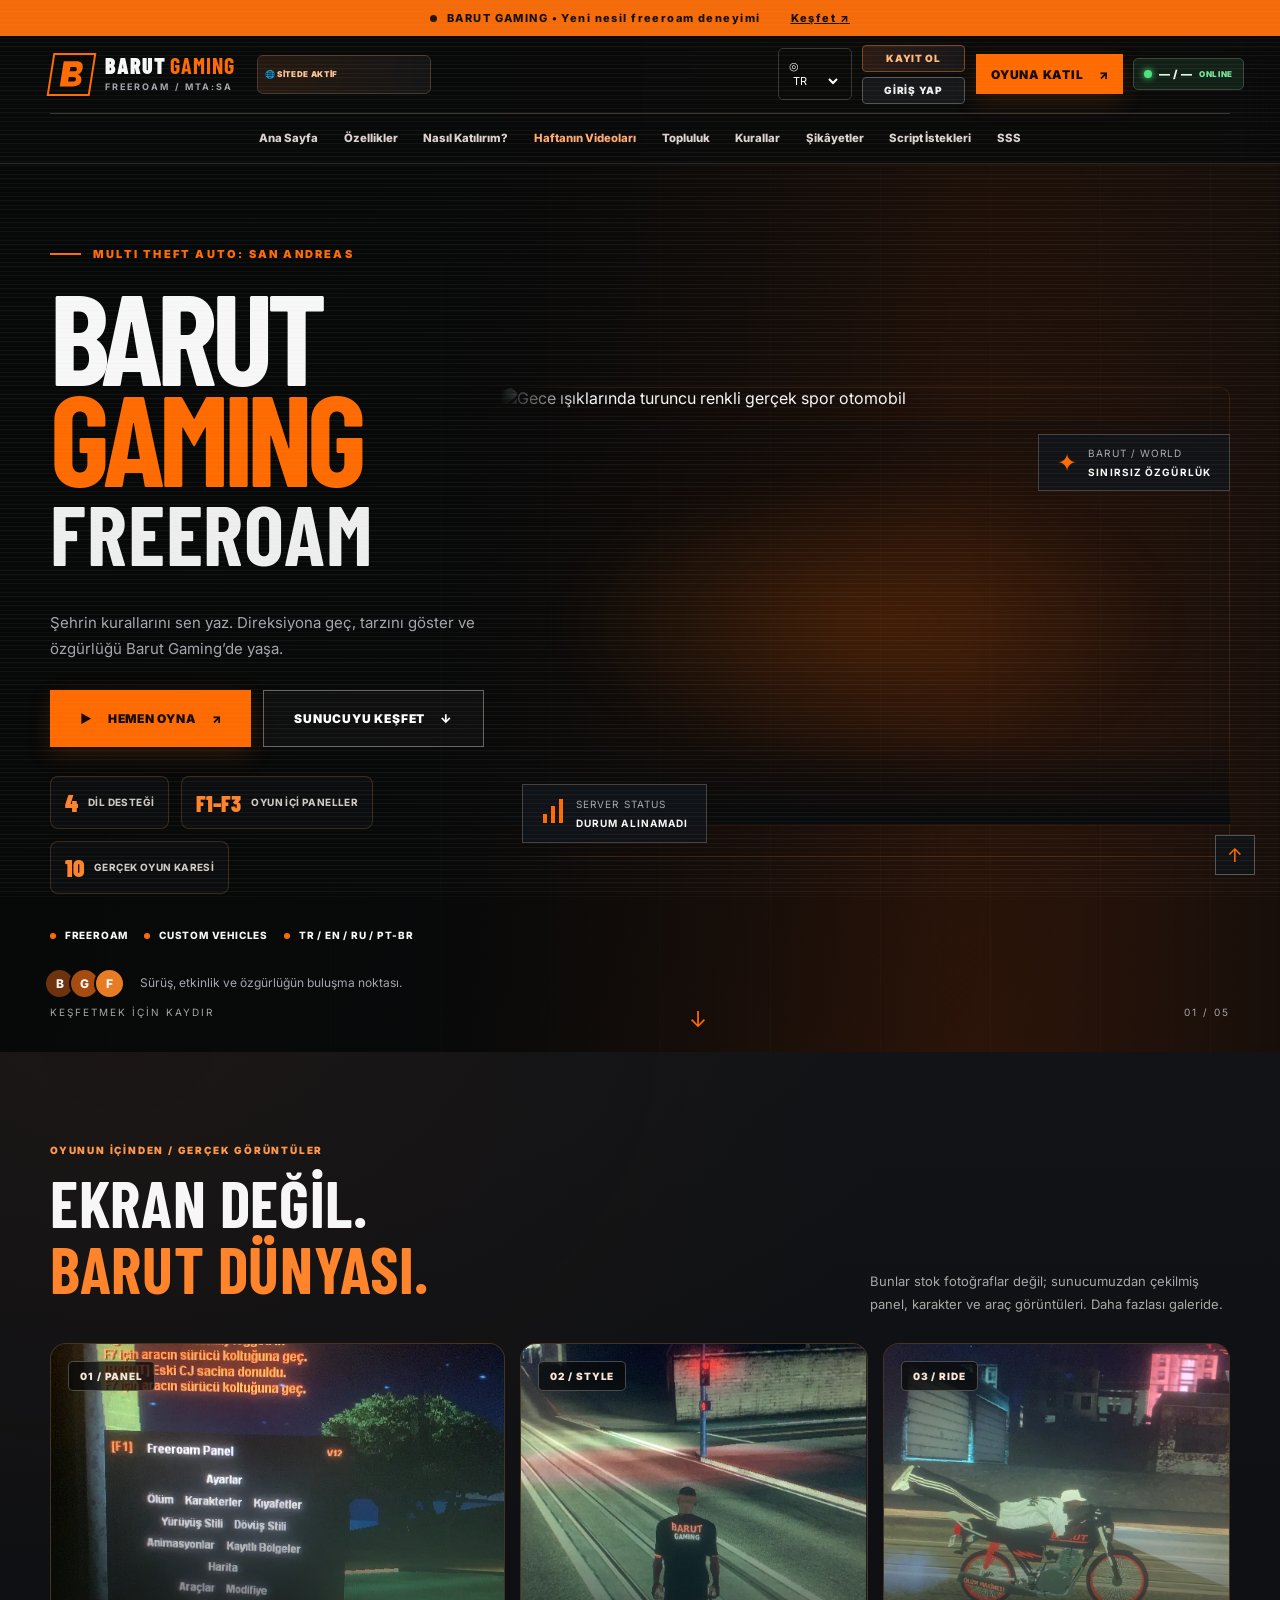
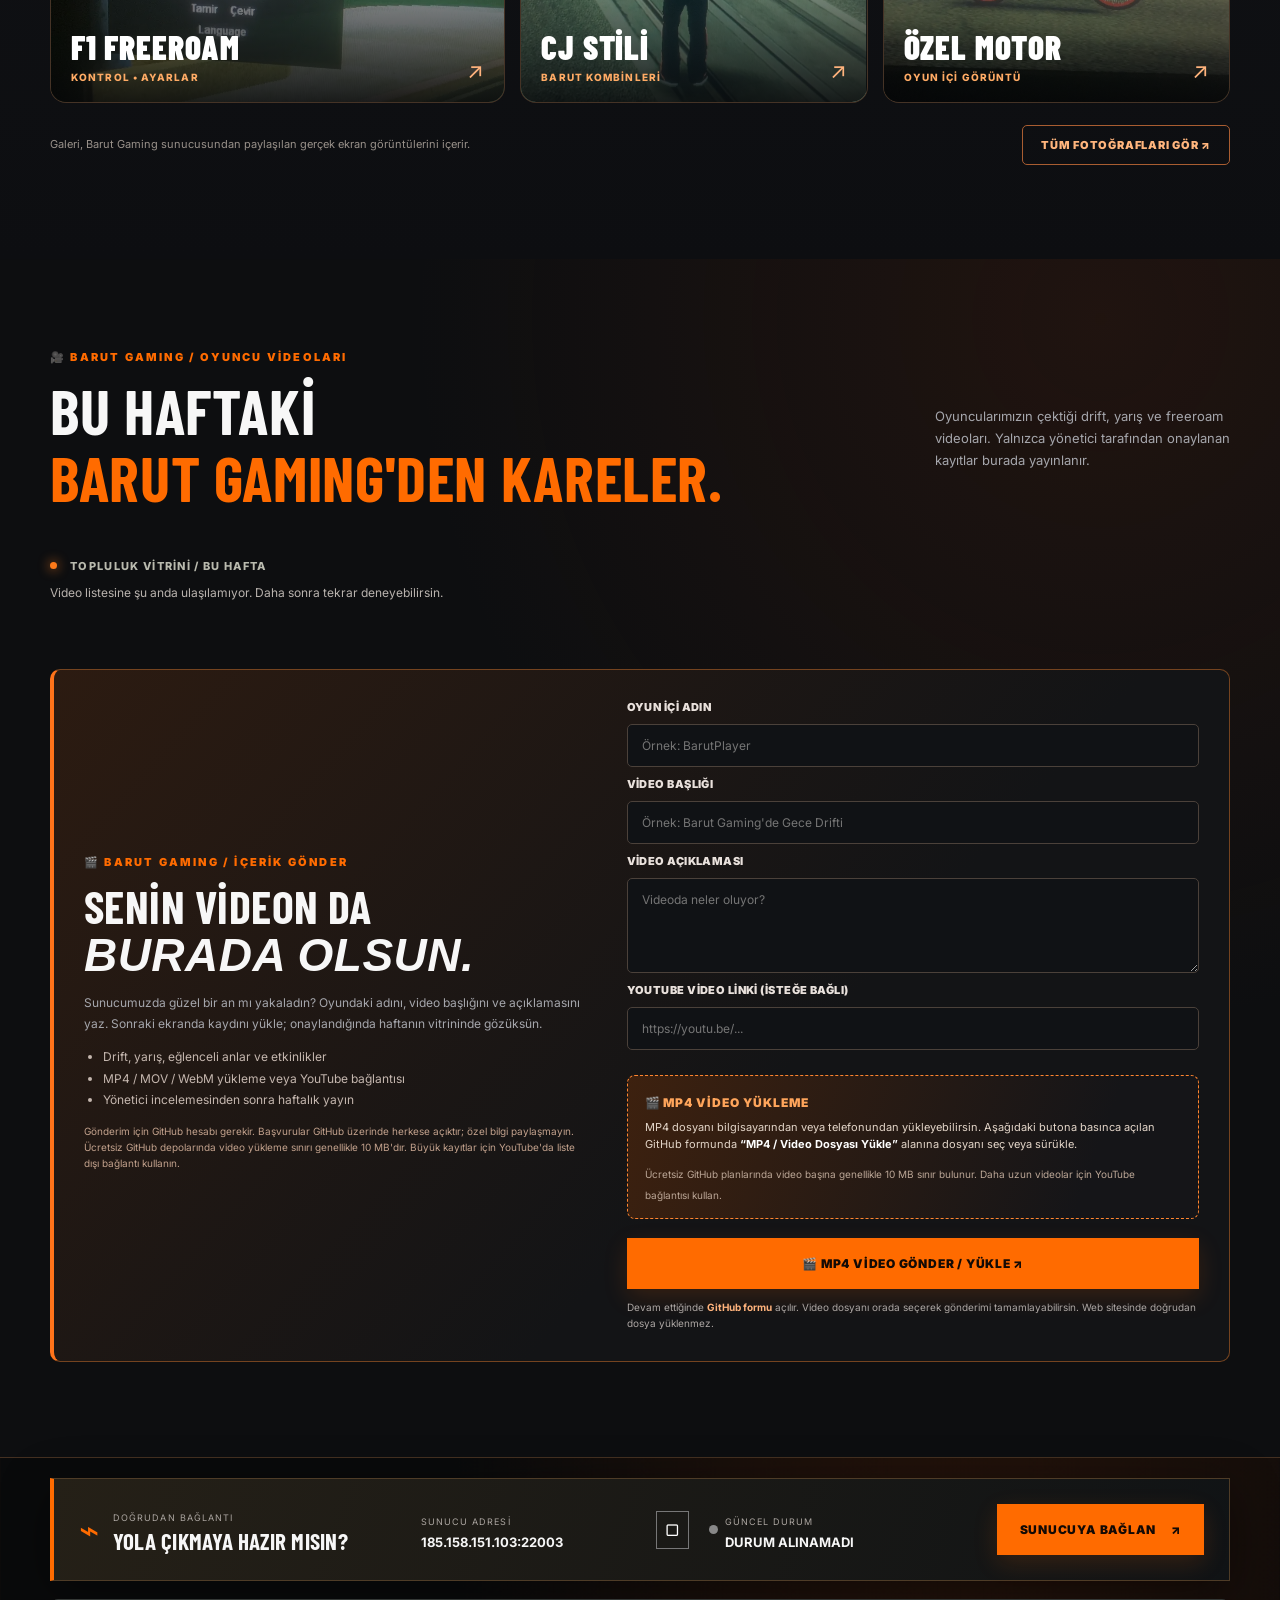
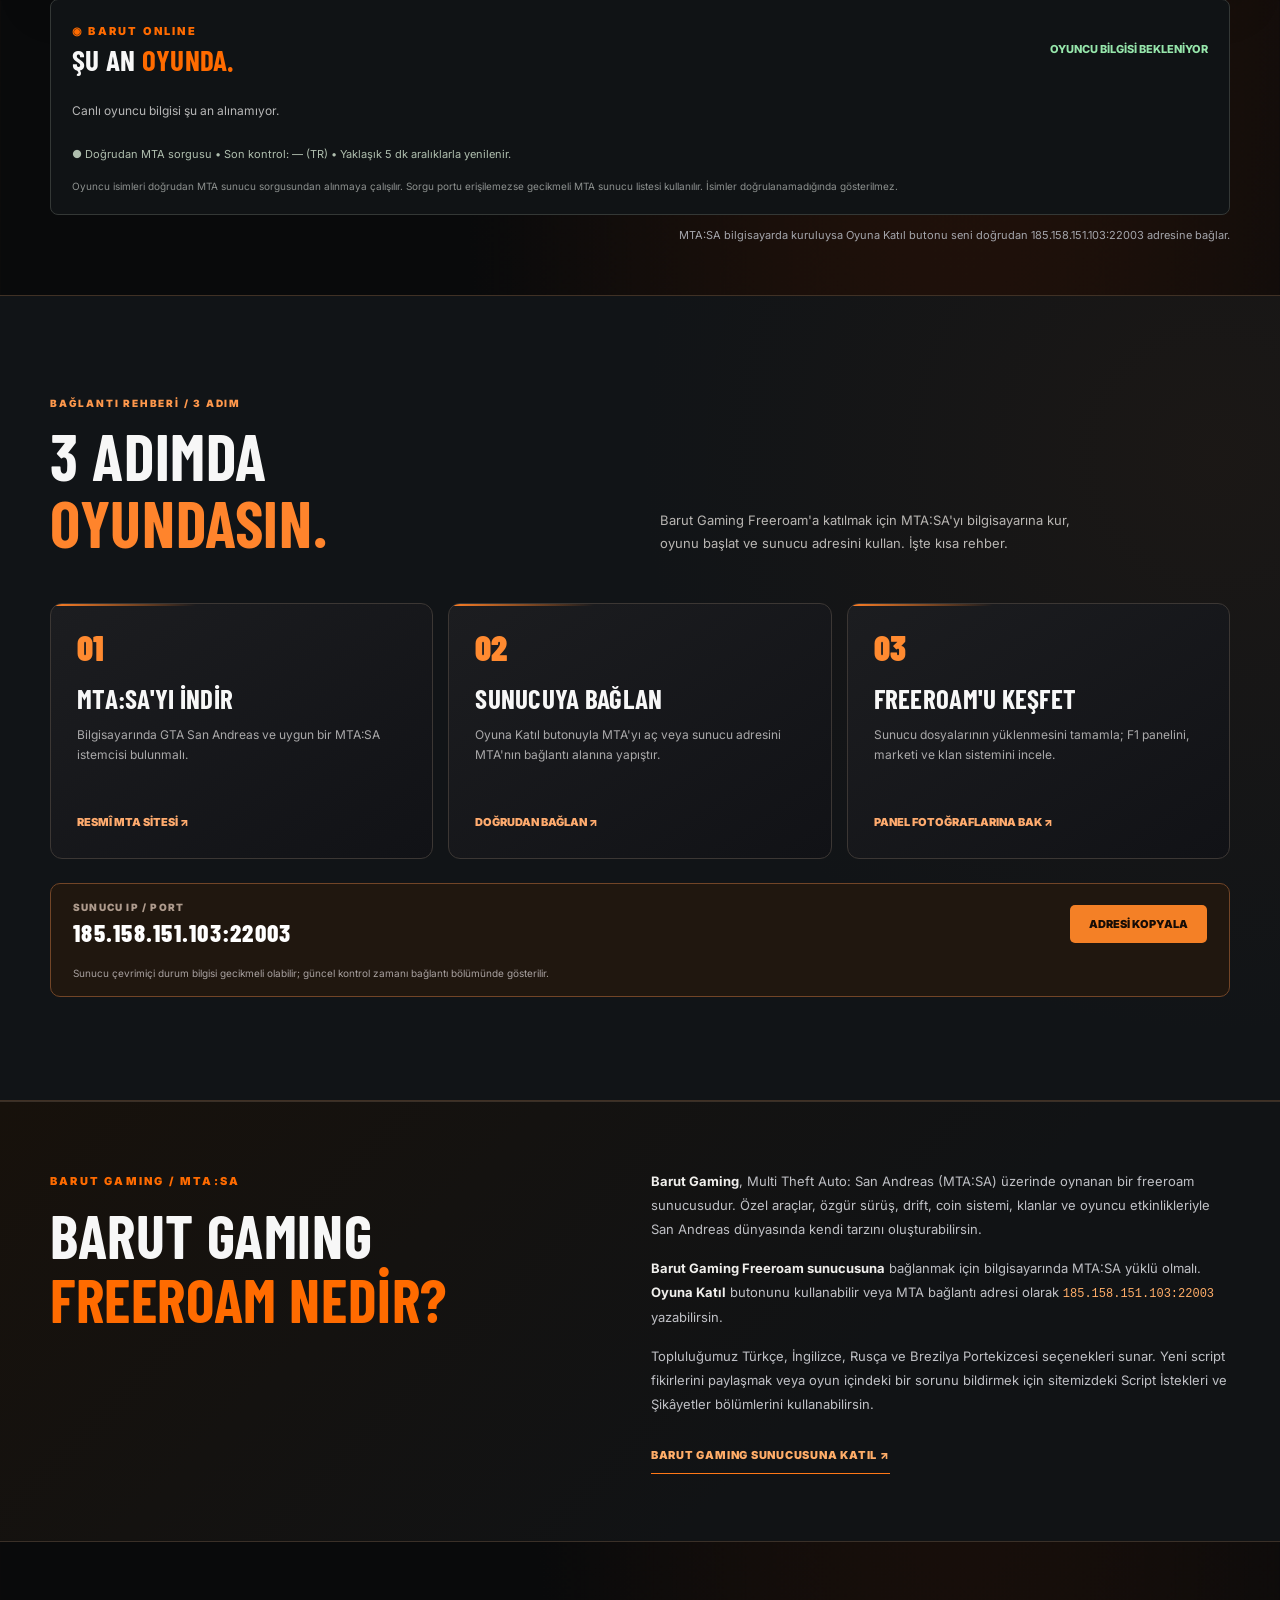
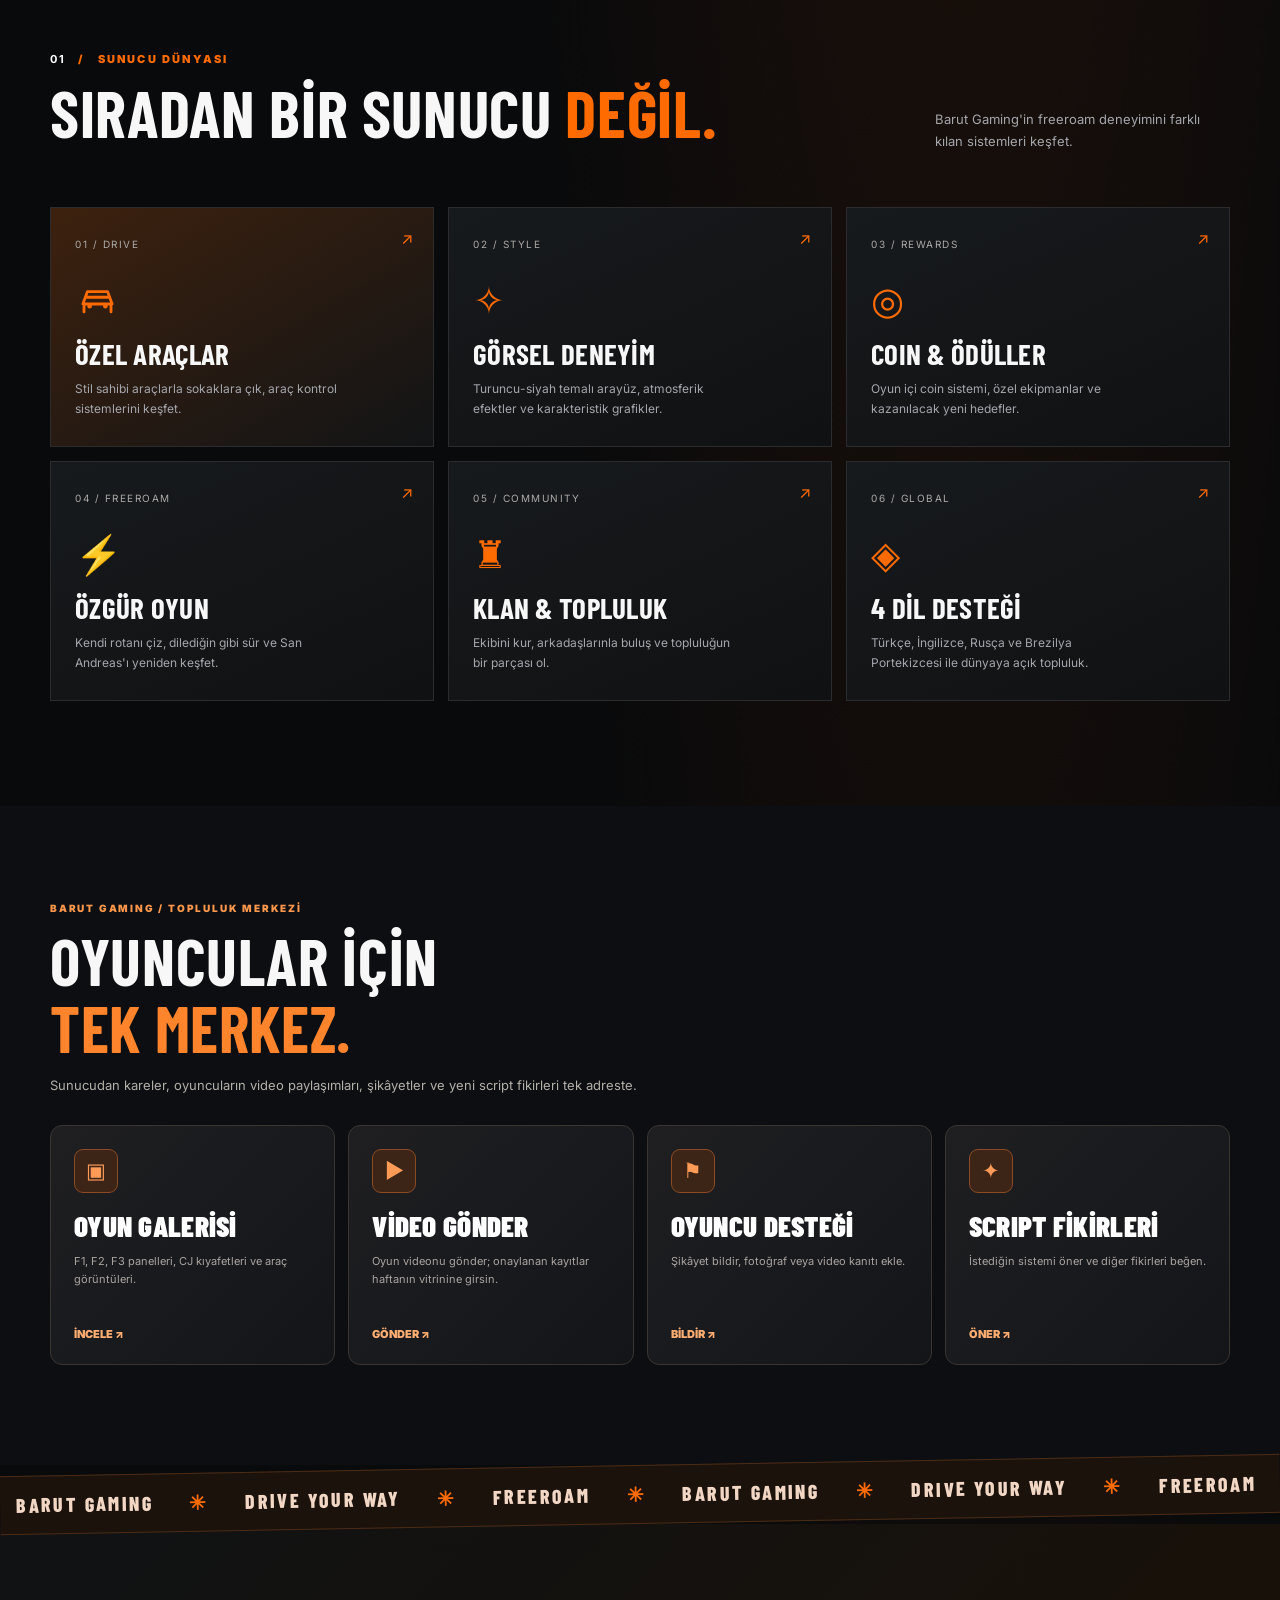
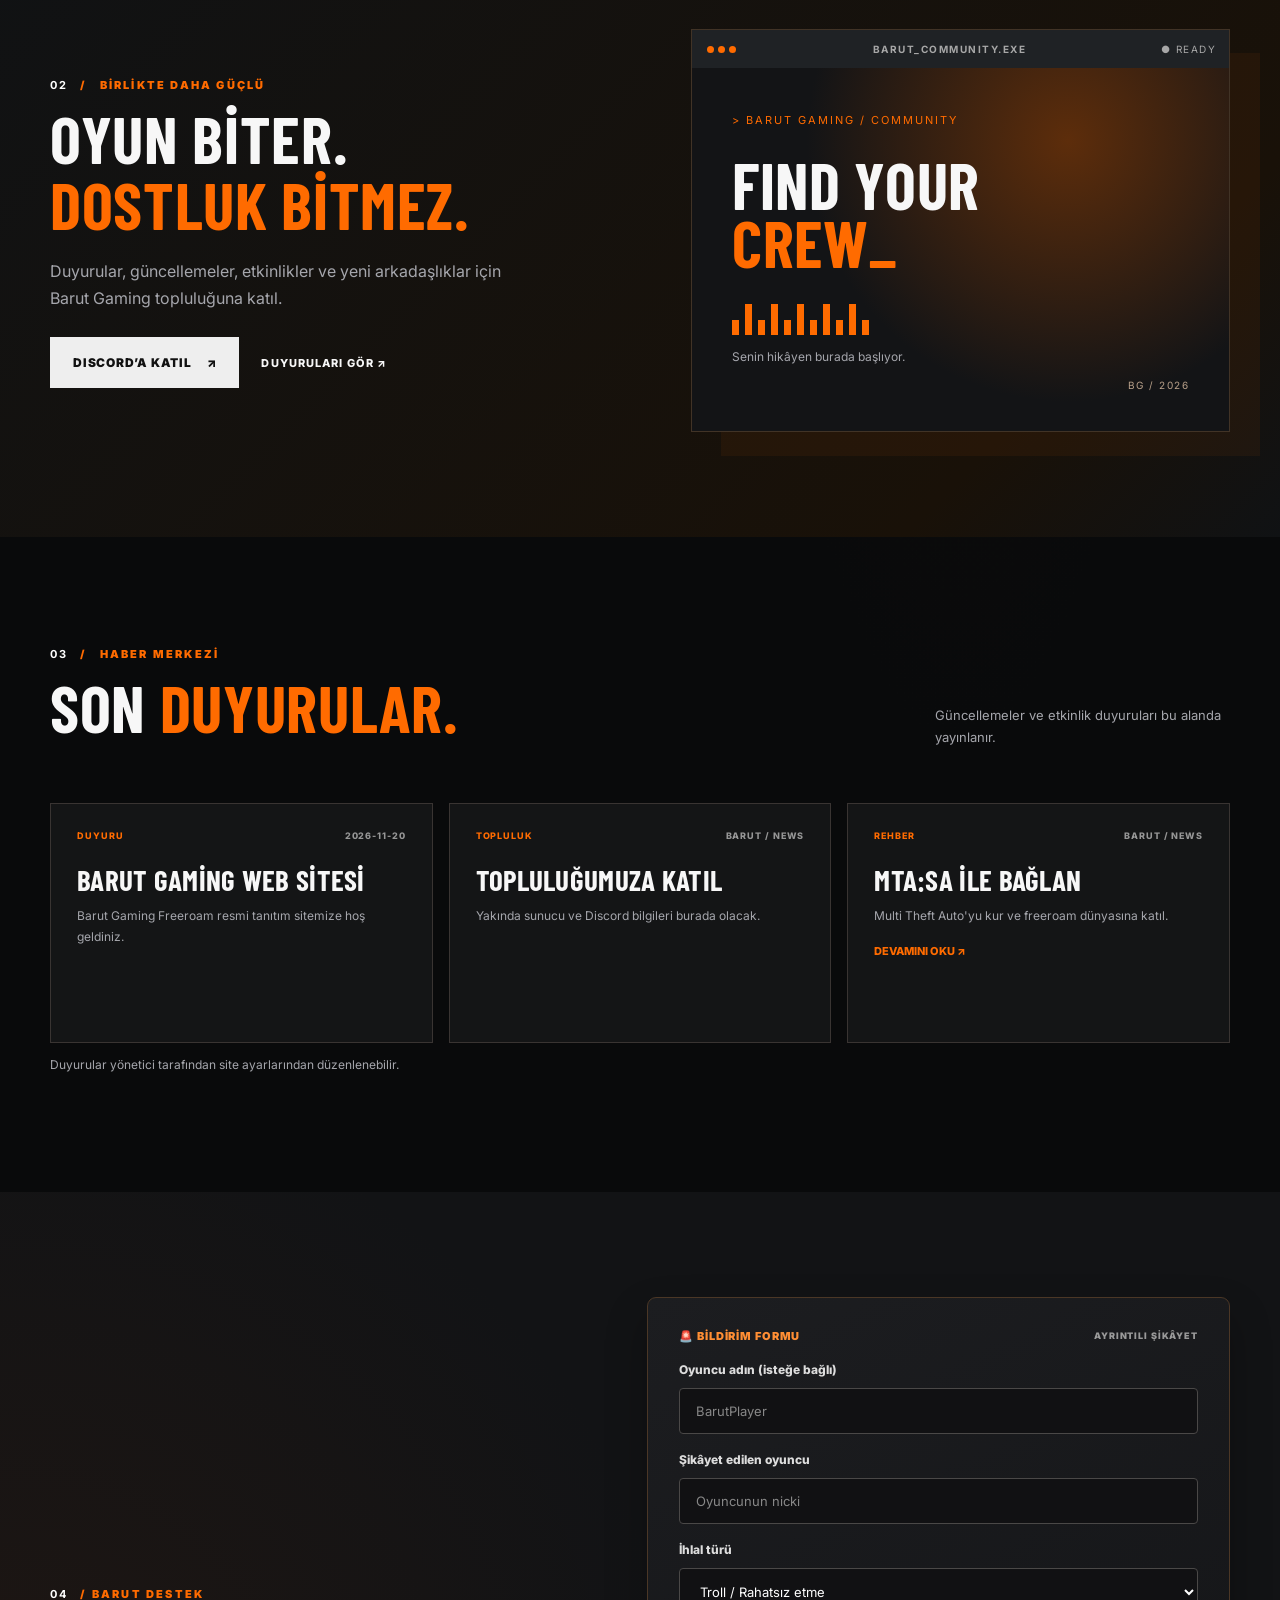
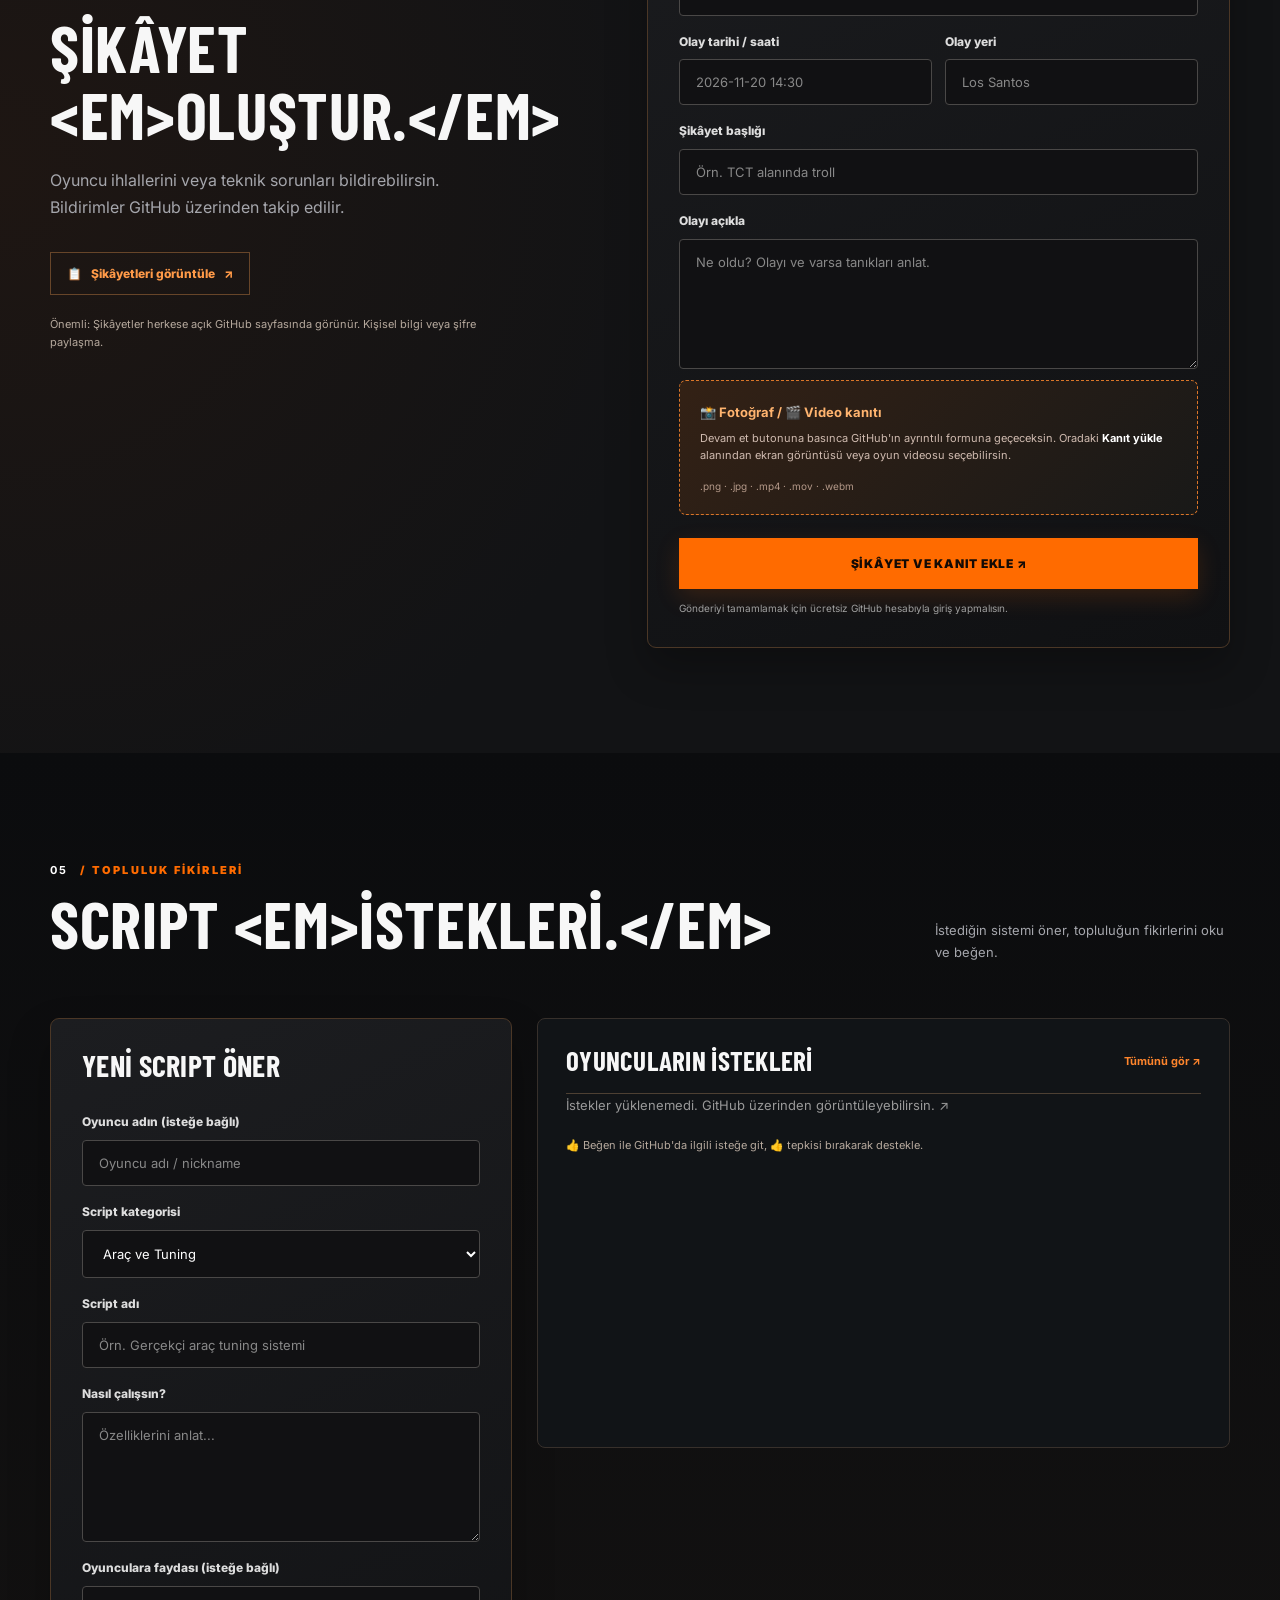
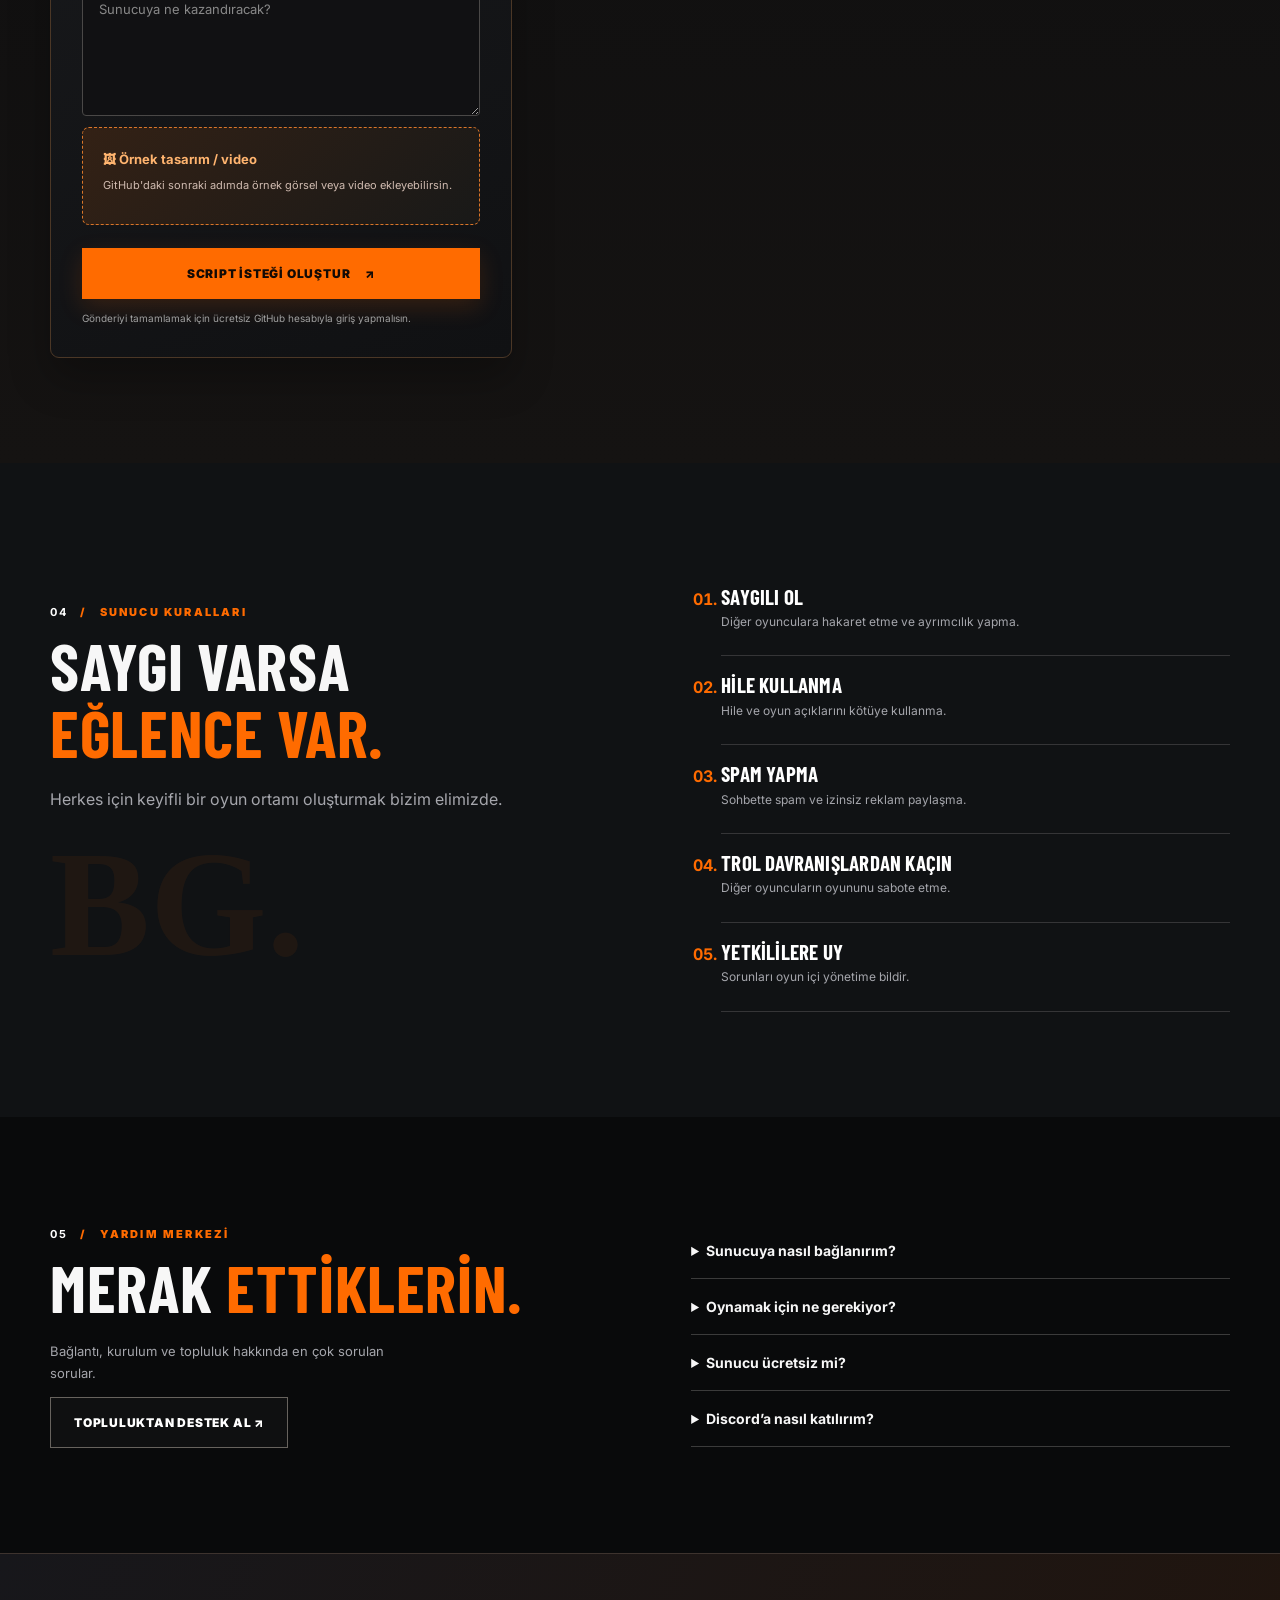
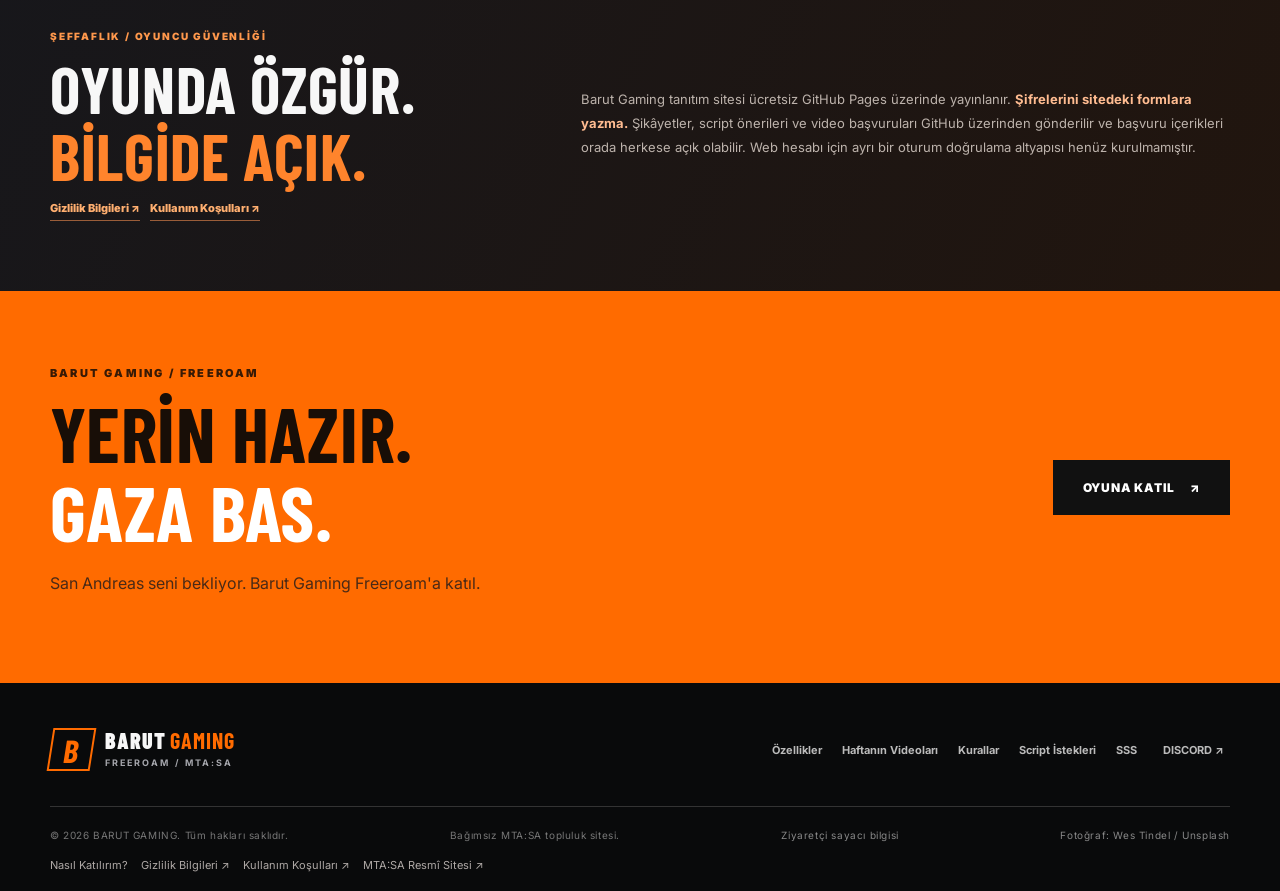
==== commit 589b541b: "Launch Barut Gaming V6: real in-game showcase, guided onboarding, player hub and trust section" ====
--- a/index.html
+++ b/index.html
@@ -8,6 +8,8 @@
   <meta name="robots" content="index,follow">
   <meta property="og:url" content="https://ecerci555-spec.github.io/barut-gaming-freeroam/">
   <meta name="theme-color" content="#0b0b0e">
+  <meta name="color-scheme" content="dark">
+  <meta name="format-detection" content="telephone=no">
   <meta name="description" content="Barut Gaming, MTA:SA Freeroam sunucusu. Özel araçlar, drift, coin, klanlar ve 4 dil desteği. Barut Gaming sunucusuna katıl: 185.158.151.103:22003.">
   <meta property="og:type" content="website">
   <meta property="og:title" content="Barut Gaming | MTA:SA Freeroam Sunucusu – Oyna ve Katıl">
@@ -57,9 +59,12 @@
   <link rel="stylesheet" href="assets/css/style.css?v=20261120-navigation-v5">
   <link rel="stylesheet" href="assets/css/weekly-videos.css?v=2">
   <link rel="stylesheet" href="assets/css/account-v2.css?v=20261120-account-menu-v2">
+  <link rel="stylesheet" href="assets/css/pro-v6.css?v=6">
   <title>Barut Gaming | MTA:SA Freeroam Sunucusu – Oyna ve Katıl</title>
 </head>
 <body>
+  <a class="v6-skip" href="#mainContent">İçeriğe atla</a>
+  <div class="v6-scroll-progress" id="v6ScrollProgress" aria-hidden="true"></div>
   <div class="grain" aria-hidden="true"></div>
   <div class="announcement" id="announcement">
     <div class="container announcement__inner">
@@ -81,7 +86,7 @@
 </div>
       <nav class="desktop-nav" aria-label="Ana menü">
         <a href="#top" data-i18n="navHome">Ana Sayfa</a>
-        <a href="#features" data-i18n="navFeatures">Özellikler</a><a href="#galeri" class="gallery-nav-link" data-gallery-nav hidden>Galeri</a><a href="#haftanin-kareleri">Haftanın Videoları</a>
+        <a href="#features" data-i18n="navFeatures">Özellikler</a><a href="#nasil-katilirim" data-v6-i18n="navGuide">Nasıl Katılırım?</a><a href="#galeri" class="gallery-nav-link" data-gallery-nav hidden>Galeri</a><a href="#haftanin-kareleri">Haftanın Videoları</a>
         <a href="#community" data-i18n="navCommunity">Topluluk</a>
         <a href="#rules" data-i18n="navRules">Kurallar</a>
         <a href="#reports" data-i18n="navReports">Şikâyetler</a><a href="#suggestions" data-i18n="navIdeas">Script İstekleri</a><a href="#faq" data-i18n="navFaq">SSS</a>
@@ -114,7 +119,7 @@
     </nav>
   </header>
 
-  <main>
+  <main id="mainContent">
     <section class="hero" aria-labelledby="heroTitle">
       <div class="hero__lines" aria-hidden="true"></div>
       <div class="container hero__layout">
@@ -126,6 +131,11 @@
             <button class="btn btn--primary btn--large" data-action="join"><span aria-hidden="true">▶</span> <span data-i18n="startPlaying">HEMEN OYNA</span><span aria-hidden="true">↗</span></button>
             <a class="btn btn--outline btn--large" href="#features"><span data-i18n="exploreServer">SUNUCUYU KEŞFET</span><span aria-hidden="true">↓</span></a>
           </div>
+          <div class="v6-kpi-row" aria-label="Barut Gaming hakkında">
+            <div class="v6-kpi"><b>4</b><span data-v6-i18n="kpiLanguages">DİL DESTEĞİ</span></div>
+            <div class="v6-kpi"><b>F1–F3</b><span data-v6-i18n="kpiPanels">OYUN İÇİ PANELLER</span></div>
+            <div class="v6-kpi"><b>10</b><span data-v6-i18n="kpiGallery">GERÇEK OYUN KARESİ</span></div>
+          </div>
           <div class="hero__chips" aria-label="Öne çıkan özellikler"><span><i></i> FREEROAM</span><span><i></i> CUSTOM VEHICLES</span><span><i></i> TR / EN / RU / PT-BR</span></div>
           <div class="hero__trust"><div class="dash-icons" aria-hidden="true"><span>B</span><span>G</span><span>F</span></div><p data-i18n="heroBottom">Sürüş, etkinlik ve özgürlüğün buluşma noktası.</p></div>
         </div>
@@ -137,6 +147,38 @@
         </div>
       </div>
       <div class="hero__footer container"><span data-i18n="scrollExplore">KEŞFETMEK İÇİN KAYDIR</span><span class="hero__scroll" aria-hidden="true">↓</span><span>01 / 05</span></div>
+    </section>
+
+
+    <section class="v6-showcase" id="oyun-vitrini" aria-labelledby="v6ShowcaseTitle">
+      <div class="container">
+        <div class="v6-showcase__head">
+          <div><span class="v6-eyebrow" data-v6-i18n="showcaseEyebrow">OYUNUN İÇİNDEN / GERÇEK GÖRÜNTÜLER</span>
+            <h2 id="v6ShowcaseTitle" data-v6-i18n-html="showcaseTitle">EKRAN DEĞİL.<br><em>BARUT DÜNYASI.</em></h2></div>
+          <p data-v6-i18n="showcaseDesc">Bunlar stok fotoğraflar değil; sunucumuzdan çekilmiş panel, karakter ve araç görüntüleri. Daha fazlası galeride.</p>
+        </div>
+        <div class="v6-showcase__grid">
+          <a class="v6-snapshot" href="#galeri" aria-label="F1 freeroam paneli galerisini aç">
+            <img src="assets/gallery/panels/f1-panel.webp" alt="Barut Gaming sunucusundan F1 freeroam kontrol paneli ekran görüntüsü" width="440" height="560" loading="lazy" decoding="async">
+            <span class="v6-snapshot__index">01 / PANEL</span>
+            <span class="v6-snapshot__caption"><strong data-v6-i18n="shotPanel">F1 FREEROAM</strong><small data-v6-i18n="shotPanelSub">KONTROL • AYARLAR</small><span>↗</span></span>
+          </a>
+          <a class="v6-snapshot" href="#galeri" aria-label="CJ kıyafetlerinin fotoğraflarını aç">
+            <img src="assets/gallery/cj/cj-siyah-arka.webp" alt="Sırtında Barut Gaming yazan siyah CJ kombininin oyun içi görüntüsü" width="440" height="560" loading="lazy" decoding="async">
+            <span class="v6-snapshot__index">02 / STYLE</span>
+            <span class="v6-snapshot__caption"><strong data-v6-i18n="shotCharacter">CJ STİLİ</strong><small data-v6-i18n="shotCharacterSub">BARUT KOMBİNLERİ</small><span>↗</span></span>
+          </a>
+          <a class="v6-snapshot" href="#galeri" aria-label="Barut Gaming motosiklet galerisini aç">
+            <img src="assets/gallery/vehicles/barut-motor-2.webp" alt="Barut Gaming turuncu siyah motosikletin oyundaki yandan görüntüsü" width="440" height="560" loading="lazy" decoding="async">
+            <span class="v6-snapshot__index">03 / RIDE</span>
+            <span class="v6-snapshot__caption"><strong data-v6-i18n="shotBike">ÖZEL MOTOR</strong><small data-v6-i18n="shotBikeSub">OYUN İÇİ GÖRÜNTÜ</small><span>↗</span></span>
+          </a>
+        </div>
+        <div class="v6-showcase__bottom">
+          <p data-v6-i18n="showcaseDisclaimer">Galeri, Barut Gaming sunucusundan paylaşılan gerçek ekran görüntülerini içerir.</p>
+          <a href="#galeri" class="v6-outline-link" data-v6-i18n="showAllPhotos">TÜM FOTOĞRAFLARI GÖR ↗</a>
+        </div>
+      </div>
     </section>
 
     <section class="section photo-gallery" id="galeri" aria-labelledby="galleryTitle" hidden>
@@ -230,6 +272,42 @@
     </section>
 
 
+
+    <section class="v6-guide" id="nasil-katilirim" aria-labelledby="v6GuideTitle">
+      <div class="container">
+        <div class="v6-guide__heading">
+          <div><span class="v6-eyebrow" data-v6-i18n="guideEyebrow">BAĞLANTI REHBERİ / 3 ADIM</span>
+            <h2 id="v6GuideTitle" data-v6-i18n-html="guideTitle">3 ADIMDA<br><em>OYUNDASIN.</em></h2></div>
+          <p data-v6-i18n="guideIntro">Barut Gaming Freeroam'a katılmak için MTA:SA'yı bilgisayarına kur, oyunu başlat ve sunucu adresini kullan. İşte kısa rehber.</p>
+        </div>
+        <div class="v6-guide__steps">
+          <article class="v6-step">
+            <span class="v6-step__number">01</span>
+            <h3 data-v6-i18n="stepOneTitle">MTA:SA'YI İNDİR</h3>
+            <p data-v6-i18n="stepOneDesc">Bilgisayarında GTA San Andreas ve uygun bir MTA:SA istemcisi bulunmalı.</p>
+            <a class="v6-step__cta" href="https://multitheftauto.com/" target="_blank" rel="noopener noreferrer" data-v6-i18n="stepOneAction">RESMÎ MTA SİTESİ ↗</a>
+          </article>
+          <article class="v6-step">
+            <span class="v6-step__number">02</span>
+            <h3 data-v6-i18n="stepTwoTitle">SUNUCUYA BAĞLAN</h3>
+            <p data-v6-i18n="stepTwoDesc">Oyuna Katıl butonuyla MTA'yı aç veya sunucu adresini MTA'nın bağlantı alanına yapıştır.</p>
+            <button class="v6-step__cta" type="button" data-action="join" data-v6-i18n="stepTwoAction">DOĞRUDAN BAĞLAN ↗</button>
+          </article>
+          <article class="v6-step">
+            <span class="v6-step__number">03</span>
+            <h3 data-v6-i18n="stepThreeTitle">FREEROAM'U KEŞFET</h3>
+            <p data-v6-i18n="stepThreeDesc">Sunucu dosyalarının yüklenmesini tamamla; F1 panelini, marketi ve klan sistemini incele.</p>
+            <a class="v6-step__cta" href="#galeri" data-v6-i18n="stepThreeAction">PANEL FOTOĞRAFLARINA BAK ↗</a>
+          </article>
+        </div>
+        <div class="v6-guide__ip">
+          <div><span data-v6-i18n="ipLabel">SUNUCU IP / PORT</span><strong>185.158.151.103:22003</strong></div>
+          <button type="button" data-action="copy" data-v6-i18n="copyIp">ADRESİ KOPYALA</button>
+          <small data-v6-i18n="ipHint">Sunucu çevrimiçi durum bilgisi gecikmeli olabilir; güncel kontrol zamanı bağlantı bölümünde gösterilir.</small>
+        </div>
+      </div>
+    </section>
+
     <section class="seo-about" id="hakkimizda" aria-labelledby="aboutGamingTitle">
       <div class="container seo-about__inner">
         <div>
@@ -255,6 +333,22 @@
           <article class="feature-card"><span class="feature-card__num">04 / FREEROAM</span><div class="feature-card__icon" aria-hidden="true">⚡</div><h3 data-i18n="f4Title">ÖZGÜR OYUN</h3><p data-i18n="f4Desc">Kendi rotanı çiz, dilediğin gibi sür ve San Andreas'ı yeniden keşfet.</p><span class="feature-card__arrow">↗</span></article>
           <article class="feature-card"><span class="feature-card__num">05 / COMMUNITY</span><div class="feature-card__icon" aria-hidden="true">♜</div><h3 data-i18n="f5Title">KLAN & TOPLULUK</h3><p data-i18n="f5Desc">Ekibini kur, arkadaşlarınla buluş ve topluluğun bir parçası ol.</p><span class="feature-card__arrow">↗</span></article>
           <article class="feature-card"><span class="feature-card__num">06 / GLOBAL</span><div class="feature-card__icon" aria-hidden="true">◈</div><h3 data-i18n="f6Title">4 DİL DESTEĞİ</h3><p data-i18n="f6Desc">Türkçe, İngilizce, Rusça ve Brezilya Portekizcesi ile dünyaya açık topluluk.</p><span class="feature-card__arrow">↗</span></article>
+        </div>
+      </div>
+    </section>
+
+
+    <section class="v6-hub" id="oyuncu-merkezi" aria-labelledby="v6HubTitle">
+      <div class="container">
+        <div class="v6-hub__heading"><span class="v6-eyebrow" data-v6-i18n="hubEyebrow">BARUT GAMING / TOPLULUK MERKEZİ</span>
+          <h2 id="v6HubTitle" data-v6-i18n-html="hubTitle">OYUNCULAR İÇİN<br><em>TEK MERKEZ.</em></h2>
+          <p data-v6-i18n="hubIntro">Sunucudan kareler, oyuncuların video paylaşımları, şikâyetler ve yeni script fikirleri tek adreste.</p>
+        </div>
+        <div class="v6-hub__grid">
+          <a href="#galeri" class="v6-hub-card"><span class="v6-hub-card__icon">▣</span><h3 data-v6-i18n="hubGalleryTitle">OYUN GALERİSİ</h3><p data-v6-i18n="hubGalleryDesc">F1, F2, F3 panelleri, CJ kıyafetleri ve araç görüntüleri.</p><span class="v6-hub-card__arrow" data-v6-i18n="hubBrowse">İNCELE ↗</span></a>
+          <a href="#video-gonder" class="v6-hub-card"><span class="v6-hub-card__icon">▶</span><h3 data-v6-i18n="hubVideoTitle">VİDEO GÖNDER</h3><p data-v6-i18n="hubVideoDesc">Oyun videonu gönder; onaylanan kayıtlar haftanın vitrinine girsin.</p><span class="v6-hub-card__arrow" data-v6-i18n="hubSend">GÖNDER ↗</span></a>
+          <a href="#reports" class="v6-hub-card"><span class="v6-hub-card__icon">⚑</span><h3 data-v6-i18n="hubReportTitle">OYUNCU DESTEĞİ</h3><p data-v6-i18n="hubReportDesc">Şikâyet bildir, fotoğraf veya video kanıtı ekle.</p><span class="v6-hub-card__arrow" data-v6-i18n="hubReport">BİLDİR ↗</span></a>
+          <a href="#suggestions" class="v6-hub-card"><span class="v6-hub-card__icon">✦</span><h3 data-v6-i18n="hubIdeasTitle">SCRIPT FİKİRLERİ</h3><p data-v6-i18n="hubIdeasDesc">İstediğin sistemi öner ve diğer fikirleri beğen.</p><span class="v6-hub-card__arrow" data-v6-i18n="hubSuggest">ÖNER ↗</span></a>
         </div>
       </div>
     </section>
@@ -336,10 +430,22 @@
 
     <section class="section faq" id="faq" aria-labelledby="faqTitle"><div class="container faq__grid"><div><span class="kicker"><b>05</b> / <span data-i18n="faqKicker">YARDIM MERKEZİ</span></span><h2 id="faqTitle" data-i18n="faqTitle">MERAK <em>ETTİKLERİN.</em></h2><p class="faq__desc" data-i18n="faqDesc">Bağlantı, kurulum ve topluluk hakkında en çok sorulan sorular.</p><button class="btn btn--outline" data-action="discord" data-i18n="getHelp">TOPLULUKTAN DESTEK AL ↗</button></div><div id="faqList" class="faq__list"></div></div></section>
 
+
+    <section class="v6-trust" aria-labelledby="v6TrustTitle">
+      <div class="container v6-trust__inner">
+        <div><span class="v6-eyebrow" data-v6-i18n="trustEyebrow">ŞEFFAFLIK / OYUNCU GÜVENLİĞİ</span>
+          <h2 id="v6TrustTitle" data-v6-i18n-html="trustTitle">OYUNDA ÖZGÜR.<br><em>BİLGİDE AÇIK.</em></h2>
+          <div class="v6-trust__links"><a href="gizlilik.html" data-v6-i18n="privacyLink">Gizlilik Bilgileri ↗</a>
+            <a href="kullanim-kosullari.html" data-v6-i18n="termsLink">Kullanım Koşulları ↗</a></div>
+        </div>
+        <p data-v6-i18n-html="trustDesc">Barut Gaming tanıtım sitesi ücretsiz GitHub Pages üzerinde yayınlanır. <strong>Şifrelerini sitedeki formlara yazma.</strong> Şikâyetler, script önerileri ve video başvuruları GitHub üzerinden gönderilir ve başvuru içerikleri orada herkese açık olabilir. Web hesabı için ayrı bir oturum doğrulama altyapısı henüz kurulmamıştır.</p>
+      </div>
+    </section>
+
     <section class="final-cta"><div class="container final-cta__inner"><div><span class="kicker">BARUT GAMING / FREEROAM</span><h2 data-i18n="ctaTitle">YERİN HAZIR.<br><em>GAZA BAS.</em></h2><p data-i18n="ctaDesc">San Andreas seni bekliyor. Barut Gaming Freeroam'a katıl.</p></div><button class="btn btn--dark btn--large" data-action="join"><span data-i18n="playNow">OYUNA KATIL</span> ↗</button></div></section>
   </main>
 
-  <footer class="footer"><div class="container footer__top"><a class="brand" href="#top"><span class="brand__mark" aria-hidden="true">B</span><span class="brand__name">BARUT <b>GAMING</b><small>FREEROAM / MTA:SA</small></span></a><div class="footer__links"><a href="#features" data-i18n="navFeatures">Özellikler</a><a href="#galeri" class="gallery-nav-link" data-gallery-nav hidden>Galeri</a><a href="#haftanin-kareleri">Haftanın Videoları</a><a href="#rules" data-i18n="navRules">Kurallar</a><a href="#suggestions" data-i18n="navIdeas">Script İstekleri</a><a href="#faq" data-i18n="navFaq">SSS</a><button data-action="discord">DISCORD ↗</button></div></div><div class="container footer__bottom"><span>© <span id="year">2026</span> BARUT GAMING. <span data-i18n="rights">Tüm hakları saklıdır.</span></span><span data-i18n="unofficial">Bağımsız MTA:SA topluluk sitesi.</span> <a href="https://whos.amung.us/legal/privacy/" target="_blank" rel="noopener noreferrer" style="font-size:10px;color:#888">Ziyaretçi sayacı bilgisi</a> <a href="https://unsplash.com/photos/9pgQF-z5V9g" target="_blank" rel="noopener noreferrer" style="font-size:10px;color:#888">Fotoğraf: Wes Tindel / Unsplash</a></div></footer>
+  <footer class="footer"><div class="container footer__top"><a class="brand" href="#top"><span class="brand__mark" aria-hidden="true">B</span><span class="brand__name">BARUT <b>GAMING</b><small>FREEROAM / MTA:SA</small></span></a><div class="footer__links"><a href="#features" data-i18n="navFeatures">Özellikler</a><a href="#galeri" class="gallery-nav-link" data-gallery-nav hidden>Galeri</a><a href="#haftanin-kareleri">Haftanın Videoları</a><a href="#rules" data-i18n="navRules">Kurallar</a><a href="#suggestions" data-i18n="navIdeas">Script İstekleri</a><a href="#faq" data-i18n="navFaq">SSS</a><button data-action="discord">DISCORD ↗</button></div></div><div class="container footer__bottom"><span>© <span id="year">2026</span> BARUT GAMING. <span data-i18n="rights">Tüm hakları saklıdır.</span></span><span data-i18n="unofficial">Bağımsız MTA:SA topluluk sitesi.</span> <a href="https://whos.amung.us/legal/privacy/" target="_blank" rel="noopener noreferrer" style="font-size:10px;color:#888">Ziyaretçi sayacı bilgisi</a> <a href="https://unsplash.com/photos/9pgQF-z5V9g" target="_blank" rel="noopener noreferrer" style="font-size:10px;color:#888">Fotoğraf: Wes Tindel / Unsplash</a></div><div class="container v6-footer-links"><a href="#nasil-katilirim" data-v6-i18n="navGuide">Nasıl Katılırım?</a><a href="gizlilik.html" data-v6-i18n="privacyLink">Gizlilik Bilgileri ↗</a><a href="kullanim-kosullari.html" data-v6-i18n="termsLink">Kullanım Koşulları ↗</a><a href="https://multitheftauto.com/" target="_blank" rel="noopener noreferrer" data-v6-i18n="mtaOfficial">MTA:SA Resmî Sitesi ↗</a></div></footer>
 
     <dialog id="accountDialog" class="account-dialog" aria-labelledby="accountDialogTitle" aria-describedby="accountDialogDescription">
     <button type="button" class="account-dialog__close" data-account-close aria-label="Kapat">×</button>
@@ -363,5 +469,6 @@
   <script src="assets/js/gallery.js" defer></script>
   <script src="assets/js/weekly-videos.js?v=2" defer></script>
   <script src="assets/js/auth.js?v=20261120-account-menu-v2" defer></script>
+  <script src="assets/js/pro-v6.js?v=6" defer></script>
 </body>
 </html>
--- a/assets/css/account-v2.css
+++ b/assets/css/account-v2.css
@@ -138,3 +138,67 @@
   #accountDialog .account-dialog__brand{font-size:22px !important;gap:10px !important}
   #accountDialog .account-dialog__symbol{width:43px !important;height:43px !important;flex-basis:43px !important}
 }
+
+/* Display preference only: never exposes protected account functionality. */
+.site-header .header-auth[hidden],
+.site-header .mobile-auth[hidden],
+.site-header .header-account-manage[hidden],
+.site-header .mobile-account-manage[hidden]{display:none !important}
+.site-header .header-account-manage{
+  min-width:118px;
+  max-width:164px;
+  min-height:42px;
+  padding:9px 14px;
+  border:1px solid #9c5527;
+  border-radius:5px;
+  background:linear-gradient(130deg,#372216,#191a1d);
+  color:#ffb67b;
+  font:800 11px/1.3 Inter,Arial,sans-serif;
+  letter-spacing:.06em;
+  cursor:pointer
+}
+.site-header .header-account-manage:hover{background:#5a2f15;color:white}
+.site-header .mobile-account-manage{
+  width:100%;
+  min-height:43px;
+  padding:10px 15px;
+  border-radius:5px;
+  border:1px solid #995425;
+  background:#261a13;
+  color:#ffac6d;
+  font:800 12px/1.3 Inter,Arial,sans-serif;
+  cursor:pointer
+}
+#accountDialog .account-dialog__completion{
+  padding:14px 0;
+  margin-bottom:12px;
+  border-top:1px solid #49392e;
+  border-bottom:1px solid #49392e
+}
+#accountDialog button.account-dialog__complete{
+  display:block;
+  width:100%;
+  min-height:42px;
+  border:1px solid #ae6a31;
+  border-radius:5px;
+  padding:11px 14px;
+  background:#2b241e;
+  color:#ffb979;
+  font:800 11px/1.3 Inter,Arial,sans-serif;
+  letter-spacing:.05em;
+  cursor:pointer
+}
+#accountDialog button.account-dialog__complete:hover{
+  background:#44301e;
+  border-color:#f58c38;
+  color:white
+}
+#accountDialog .account-dialog__completion p{
+  margin:9px 0 0 !important;
+  color:#a9a3a1 !important;
+  font-size:10px !important;
+  line-height:1.55 !important
+}
+@media(max-width:760px){
+ .site-header .header-account-manage{display:none !important}
+}
--- a/assets/css/pro-v6.css
+++ b/assets/css/pro-v6.css
@@ -0,0 +1,136 @@
+
+/* ========================================================
+   BARUT GAMING • V6 DESIGN SYSTEM / PROFESSIONAL UPGRADE
+   Progressive enhancement: leaves all existing resources intact
+   ======================================================== */
+:root{
+  --v6-orange:#ff842c;
+  --v6-orange-light:#ffbb79;
+  --v6-ink:#0b0d10;
+  --v6-glass:#171a1f;
+  --v6-line:rgba(255,157,78,.20);
+  --v6-text:#f6f0e8;
+  --v6-muted:#aaa7a6;
+  --v6-radius:16px;
+}
+html{scroll-behavior:smooth;scroll-padding-top:150px}
+body{overflow-x:hidden}
+*:focus-visible{outline:2px solid #ff993e!important;outline-offset:4px}
+button,a,input,textarea,select{touch-action:manipulation}
+button:disabled{opacity:.55;cursor:not-allowed}
+.v6-skip{position:fixed;left:14px;top:-80px;z-index:100000;background:#ff8c32;color:#111;padding:12px 17px;border-radius:0 0 9px 9px;font-size:13px;font-weight:900}
+.v6-skip:focus{top:0}
+.v6-scroll-progress{position:fixed;top:0;left:0;right:auto;width:0;height:3px;z-index:10001;background:linear-gradient(90deg,#fa6d0a,#ffd18c);box-shadow:0 0 18px #ff8000;pointer-events:none}
+.site-header{backdrop-filter:blur(22px);-webkit-backdrop-filter:blur(22px)}
+.hero{overflow:hidden}
+.hero__copy{position:relative;z-index:2}
+.hero__visual img.hero__photo{transition:filter .5s ease}
+.hero__visual:hover img.hero__photo{filter:contrast(1.09) saturate(1.06)}
+.v6-kpi-row{display:flex;gap:12px;flex-wrap:wrap;margin-top:24px}
+.v6-kpi{display:flex;align-items:center;gap:10px;border:1px solid var(--v6-line);padding:10px 14px;border-radius:8px;background:rgba(16,17,20,.62);min-height:53px}
+.v6-kpi b{font:900 25px/1 'Barlow Condensed',Impact,sans-serif;color:var(--v6-orange)}
+.v6-kpi span{font-size:10px;color:#d0c8c1;line-height:1.35;letter-spacing:.04em;font-weight:750}
+.v6-kpi:nth-child(2) b{font-size:22px}
+.v6-eyebrow{color:#ff984c;letter-spacing:.18em;font-size:10px;font-weight:900;text-transform:uppercase}
+.v6-showcase{position:relative;padding:86px 0 94px;background:radial-gradient(ellipse at 10% 0,#81391517,transparent 48%),linear-gradient(#111316,#0d0e11)}
+.v6-showcase__head{display:flex;align-items:end;justify-content:space-between;gap:26px;margin-bottom:28px}
+.v6-showcase h2,.v6-guide h2,.v6-hub h2,.v6-trust h2{font-size:clamp(38px,5vw,68px);line-height:1.04;letter-spacing:.01em;margin:12px 0}
+.v6-showcase h2 em,.v6-guide h2 em,.v6-hub h2 em,.v6-trust h2 em{color:var(--v6-orange);font-style:normal}
+.v6-showcase__head p{font-size:13px;color:var(--v6-muted);line-height:1.7;max-width:360px;margin:0}
+.v6-showcase__grid{display:grid;grid-template-columns:1.18fr .9fr .9fr;gap:15px}
+.v6-snapshot{position:relative;display:block;min-width:0;height:360px;border:1px solid var(--v6-line);border-radius:var(--v6-radius);overflow:hidden;background:#17191d;text-decoration:none;color:#fff}
+.v6-snapshot img{width:100%;height:100%;object-fit:cover;object-position:center;display:block;transform:scale(1.001);filter:saturate(.92) contrast(1.05);transition:transform .42s,filter .42s}
+.v6-snapshot:hover img{transform:scale(1.045);filter:saturate(1.12) contrast(1.08)}
+.v6-snapshot:after{content:"";position:absolute;inset:35% 0 0;background:linear-gradient(transparent,rgba(5,6,8,.9));pointer-events:none}
+.v6-snapshot__index{position:absolute;z-index:1;top:17px;left:17px;border:1px solid #ffffff40;border-radius:5px;background:#090909bb;padding:8px 11px;color:#f9e4d6;font-size:10px;font-weight:900;letter-spacing:.09em}
+.v6-snapshot__caption{position:absolute;z-index:1;bottom:19px;left:20px;right:20px}
+.v6-snapshot__caption strong{display:block;font:900 33px/1 'Barlow Condensed',Impact,sans-serif;letter-spacing:.025em}
+.v6-snapshot__caption small{display:block;margin-top:7px;font-size:10px;font-weight:800;color:#ffab65;letter-spacing:.11em}
+.v6-snapshot__caption span{position:absolute;bottom:0;right:0;color:#ffb37d;font-size:22px}
+.v6-showcase__bottom{display:flex;gap:15px;justify-content:space-between;align-items:center;margin-top:22px;flex-wrap:wrap}
+.v6-showcase__bottom p{font-size:11px;color:#99918a;margin:0}
+.v6-outline-link{display:inline-flex;align-items:center;justify-content:center;gap:10px;border:1px solid #a95d31;border-radius:5px;padding:12px 18px;color:#ffb57d;font-weight:900;font-size:11px;letter-spacing:.07em;text-decoration:none;transition:background .2s,color .2s}
+.v6-outline-link:hover{background:#ff7e23;color:#16100c}
+.v6-guide{padding:95px 0 103px;background:radial-gradient(circle at 95% 20%,#46270f30,transparent 42%),#111417;border-block:1px solid #403125}
+.v6-guide__heading{display:grid;grid-template-columns:1fr 1fr;align-items:end;gap:40px;margin-bottom:35px}
+.v6-guide__heading p{max-width:430px;color:#b9b6b3;font-size:13px;line-height:1.8}
+.v6-guide__steps{display:grid;grid-template-columns:repeat(3,minmax(0,1fr));gap:15px}
+.v6-step{min-width:0;border:1px solid #3c3734;background:linear-gradient(147deg,#1c1d20,#111216);padding:26px;border-radius:12px;position:relative;overflow:hidden}
+.v6-step:before{content:"";position:absolute;top:0;left:0;width:38%;height:2px;background:linear-gradient(90deg,#ff7f25,transparent)}
+.v6-step__number{display:inline-block;font:900 35px/1 'Barlow Condensed',Impact,sans-serif;color:#ff8a30;margin-bottom:20px}
+.v6-step h3{font-size:27px;margin:0 0 12px}
+.v6-step p{font-size:12px;line-height:1.7;color:#aaa9aa;margin:0 0 18px;min-height:67px}
+.v6-step__cta{font-size:11px;font-weight:900;color:#ffab6e;text-decoration:none;border:0;background:none;cursor:pointer;padding:3px 0}
+.v6-guide__ip{display:flex;align-items:center;gap:20px;flex-wrap:wrap;margin-top:24px;border:1px solid #724527;background:#20170f;padding:17px 22px;border-radius:10px}
+.v6-guide__ip>div{display:grid;gap:4px}
+.v6-guide__ip span{font-size:10px;color:#ae9b8d;letter-spacing:.12em;font-weight:900}
+.v6-guide__ip strong{font:800 clamp(16px,2vw,25px)/1.2 'Barlow Condensed',Impact,sans-serif;color:#fff;letter-spacing:.05em}
+.v6-guide__ip button{margin-left:auto;background:#f48026;color:#160c06;border:0;border-radius:5px;padding:12px 19px;font-size:11px;font-weight:900;cursor:pointer}
+.v6-guide__ip small{flex:1 1 100%;color:#a8a1a0;font-size:10px}
+.v6-hub{padding:90px 0 100px;background:#0c0e11}
+.v6-hub__heading{margin-bottom:28px}
+.v6-hub__heading p{max-width:600px;color:#b3afa9;font-size:13px;line-height:1.75}
+.v6-hub__grid{display:grid;grid-template-columns:repeat(4,minmax(0,1fr));gap:13px}
+.v6-hub-card{min-width:0;position:relative;display:flex;flex-direction:column;gap:12px;min-height:240px;padding:23px;border:1px solid #3b3532;border-radius:12px;background:linear-gradient(135deg,#1f1f22,#131518);text-decoration:none;color:#fff;transition:transform .2s,border-color .2s,background .2s}
+.v6-hub-card:hover{transform:translateY(-4px);border-color:#f18b40;background:#292019;color:#fff}
+.v6-hub-card__icon{width:44px;height:44px;display:grid;place-items:center;border-radius:9px;border:1px solid #8c4b23;background:#3c2417;color:#ff9b57;font-size:21px}
+.v6-hub-card h3{font:900 29px/1 'Barlow Condensed',Impact,sans-serif;margin:6px 0 0}
+.v6-hub-card p{font-size:11px;line-height:1.65;color:#aaa4a1;margin:0 0 16px}
+.v6-hub-card__arrow{margin-top:auto;color:#ffad71;font-weight:900;font-size:11px}
+.v6-trust{padding:70px 0;border-top:1px solid #3d332e;background:linear-gradient(115deg,#17171b,#21150e)}
+.v6-trust__inner{display:grid;grid-template-columns:1fr 1.35fr;gap:50px;align-items:center}
+.v6-trust__inner>p{font-size:13px;color:#bdb3ac;line-height:1.85}
+.v6-trust__inner>p strong{color:#ffbc91}
+.v6-trust__links{display:flex;gap:10px;flex-wrap:wrap}
+.v6-trust__links a{font-size:11px;font-weight:850;color:#ffaf70;border-bottom:1px solid #9a5d39;padding-bottom:5px}
+.v6-tooltip{display:inline-flex;align-items:center;gap:7px;font-size:10px;color:#a5a3a4}
+.v6-pulse{width:6px;height:6px;border-radius:50%;background:#ff8f38;box-shadow:0 0 10px #ff7d25}
+.v6-footer-links{display:flex;gap:13px;flex-wrap:wrap;align-items:center;padding-top:17px}
+.v6-footer-links a{font-size:11px;color:#afa9a6;text-decoration:none}
+.v6-footer-links a:hover{color:#ffa86c}
+.v6-discord-disabled{cursor:not-allowed!important;opacity:.6!important;filter:grayscale(.6)}
+.v6-backlink{display:inline-flex;align-items:center;gap:8px;color:#ffb076;text-decoration:none;font-weight:850;font-size:12px}
+.v6-page{min-height:72vh;padding:110px 0;background:radial-gradient(circle at 90% 0,#60301636,transparent 45%),#0f1114}
+.v6-page__content{max-width:840px;margin:auto}
+.v6-page h1{font-size:clamp(44px,6vw,70px);margin:15px 0 18px}
+.v6-page h2{font-size:31px;margin:32px 0 10px}
+.v6-page p,.v6-page li{color:#c1bcb7;font-size:13px;line-height:1.9}
+.v6-page ul{padding-left:20px}
+.v6-page a{color:#ffac74}
+.v6-inline-note{padding:17px 20px;background:#292019;border:1px solid #7f502d;border-radius:8px;font-size:12px;color:#e2c6ad}
+@media(max-width:1200px){
+ .v6-showcase__grid{grid-template-columns:repeat(3,minmax(0,1fr))}
+ .v6-snapshot{height:290px}
+ .v6-hub__grid{grid-template-columns:repeat(2,minmax(0,1fr))}
+}
+@media(max-width:760px){
+ html{scroll-padding-top:100px}
+ .v6-showcase,.v6-guide,.v6-hub{padding:63px 0}
+ .v6-showcase__head,.v6-guide__heading,.v6-trust__inner{display:block}
+ .v6-showcase__head p{margin-top:15px}
+ .v6-showcase__grid{grid-template-columns:repeat(2,minmax(0,1fr));gap:10px}
+ .v6-snapshot{height:250px}
+ .v6-snapshot:first-child{grid-column:span 2;height:275px}
+ .v6-snapshot__caption strong{font-size:27px}
+ .v6-showcase__head h2,.v6-guide h2,.v6-hub h2,.v6-trust h2{font-size:40px}
+ .v6-guide__steps{grid-template-columns:1fr;gap:10px}
+ .v6-step p{min-height:0}
+ .v6-hub__grid{gap:10px}
+ .v6-hub-card{padding:17px;min-height:220px}
+ .v6-hub-card h3{font-size:26px}
+ .v6-trust{padding:55px 0}
+ .v6-trust__inner>p{margin:20px 0}
+ .v6-guide__ip button{margin-left:0;width:100%}
+ .v6-kpi-row{gap:7px}.v6-kpi{min-height:45px;padding:7px 9px}.v6-kpi b{font-size:21px}.v6-kpi span{font-size:9px}
+ .v6-page{padding:70px 0}
+}
+@media(max-width:440px){
+ .v6-showcase__grid{grid-template-columns:1fr}
+ .v6-snapshot,.v6-snapshot:first-child{grid-column:auto;height:248px}
+ .v6-hub__grid{grid-template-columns:1fr}
+ .v6-hub-card{min-height:185px}
+}
+@media(prefers-reduced-motion:reduce){
+ html{scroll-behavior:auto!important}
+ .v6-snapshot img,.v6-snapshot,.v6-hub-card,.v6-snapshot:hover img{transition:none!important;transform:none!important}
+}
